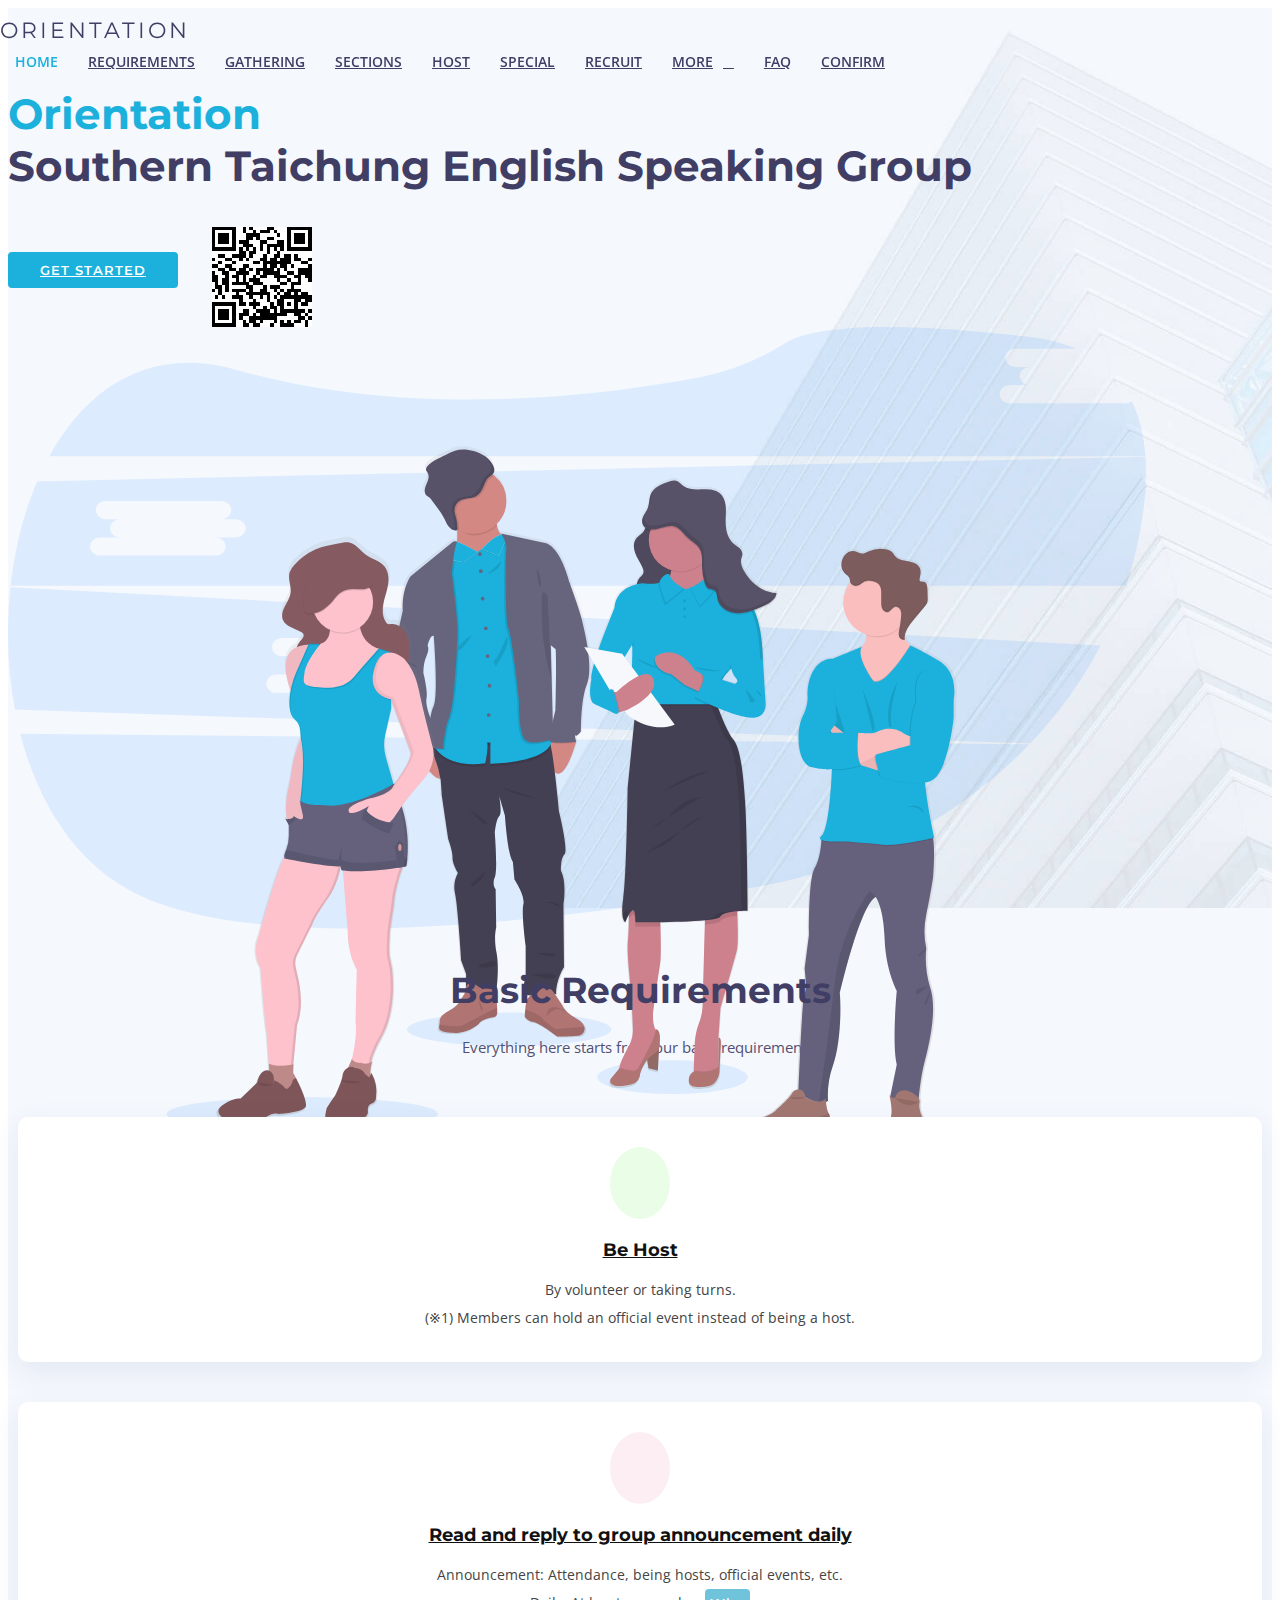
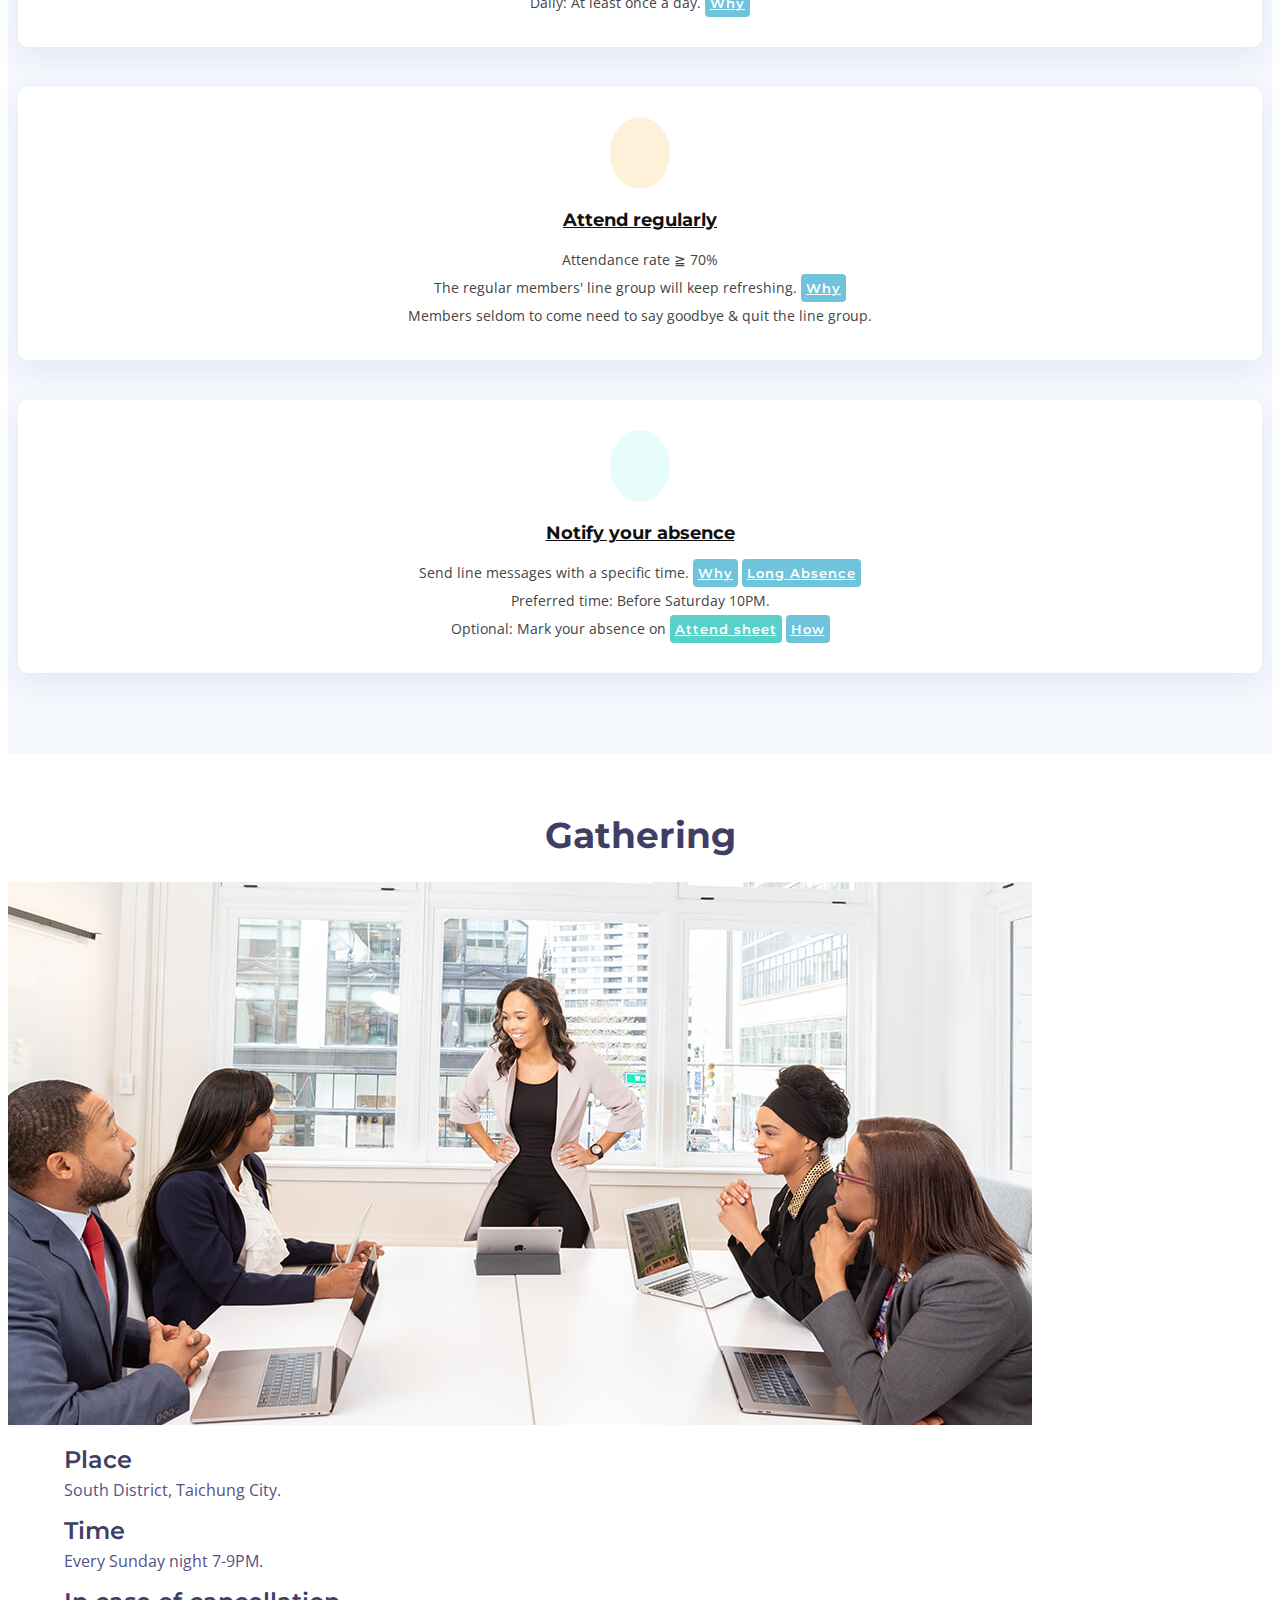
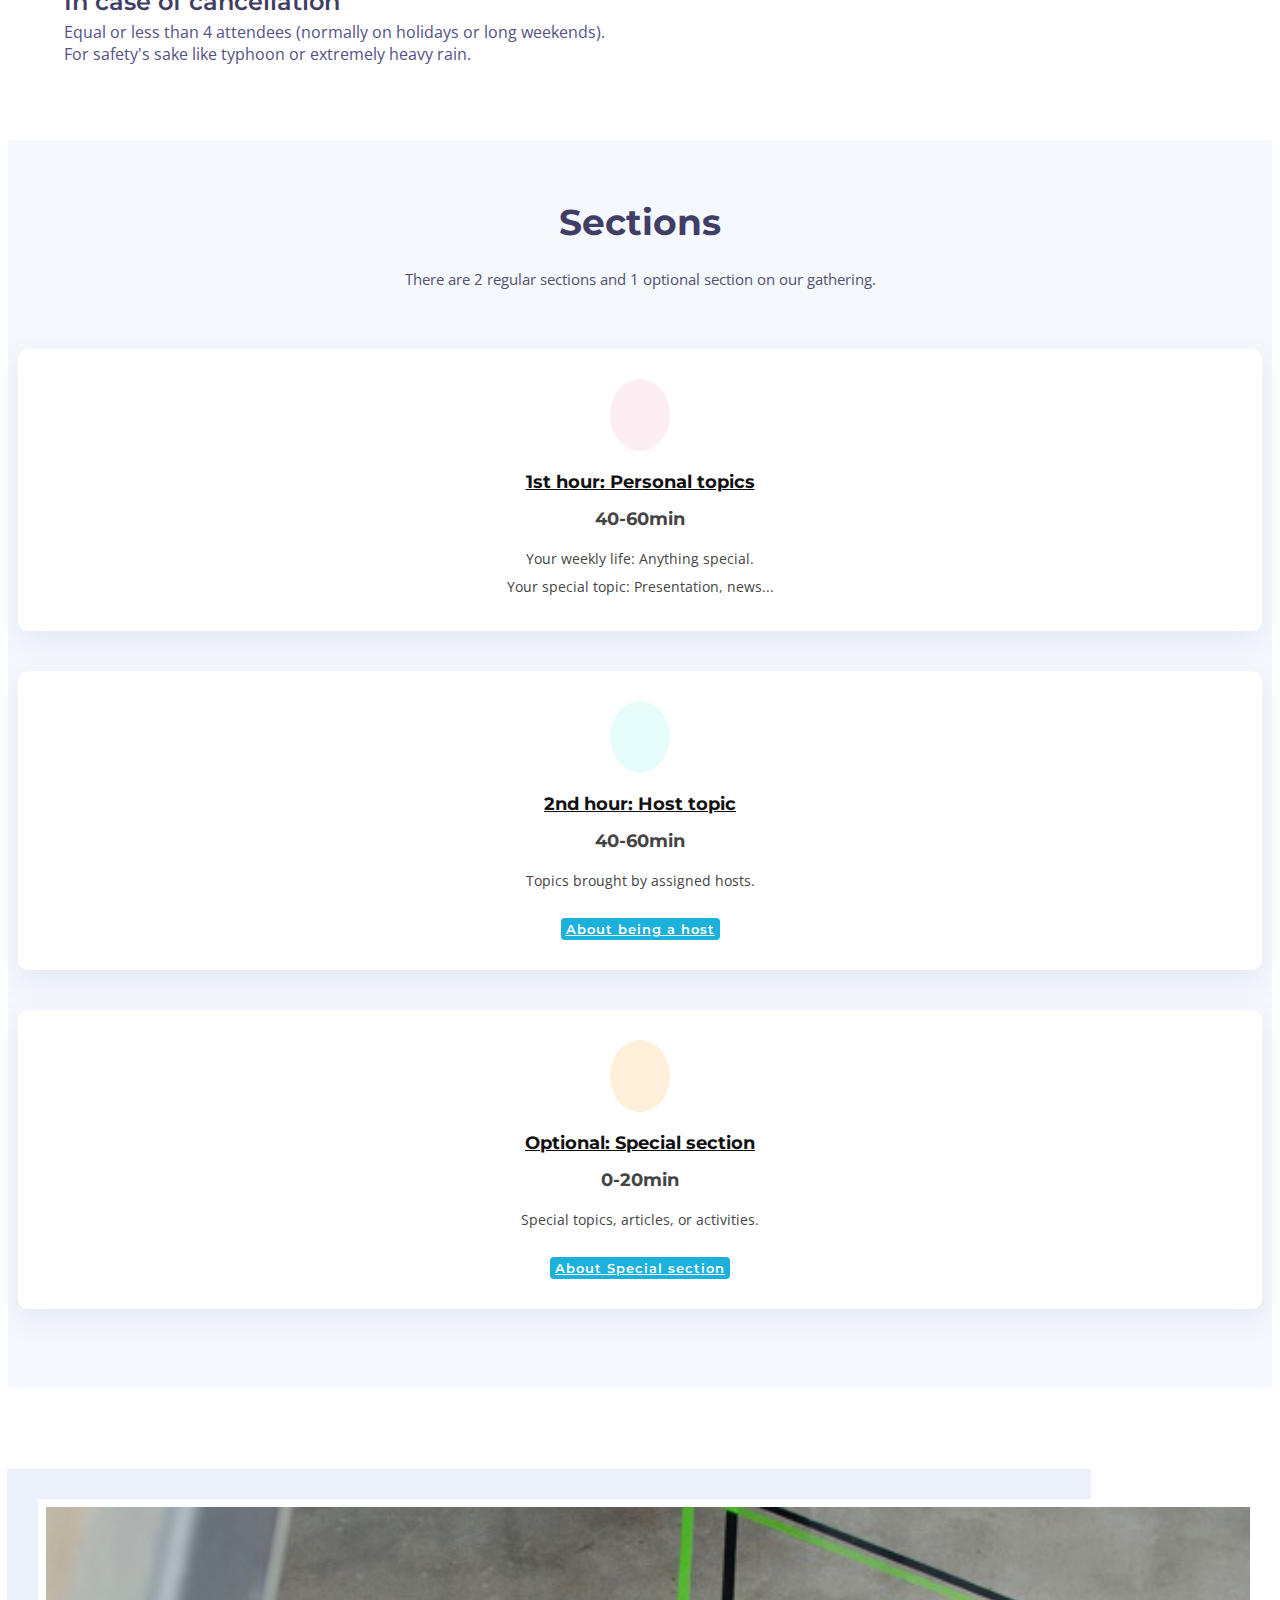
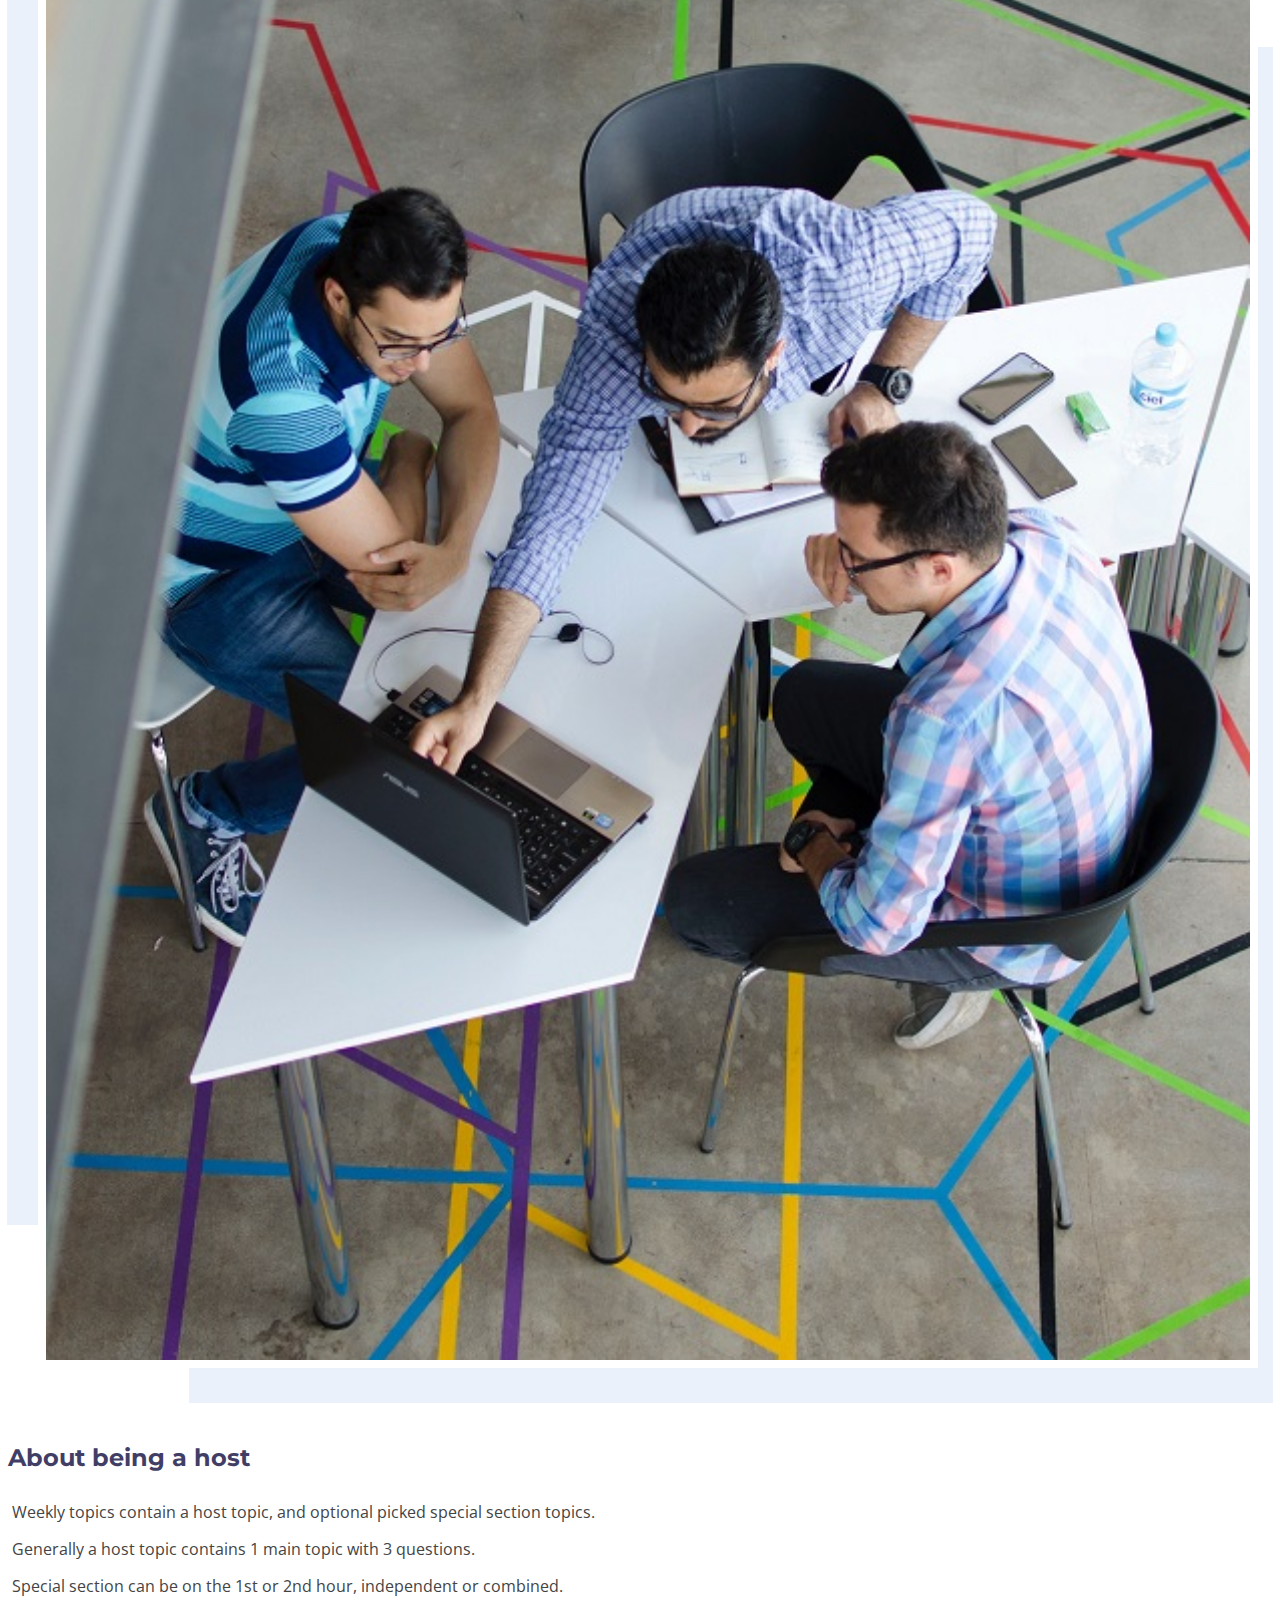
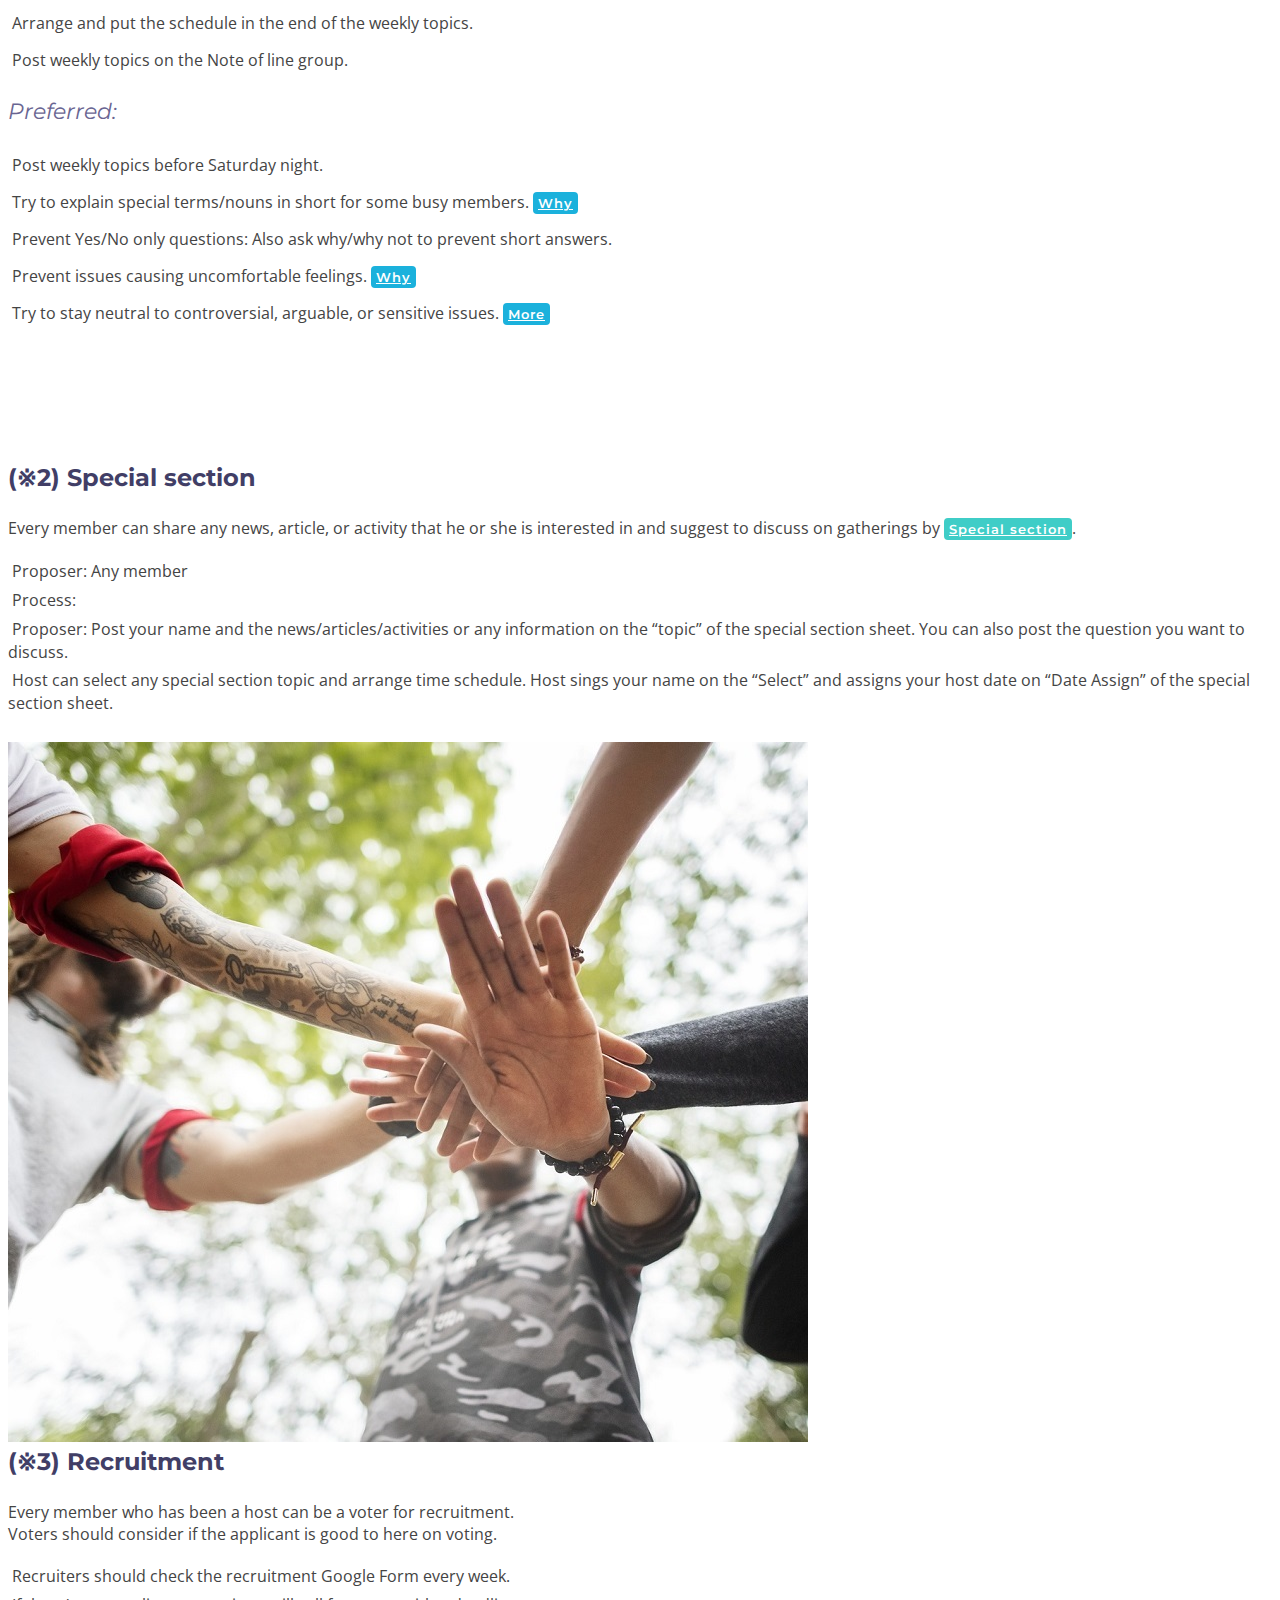
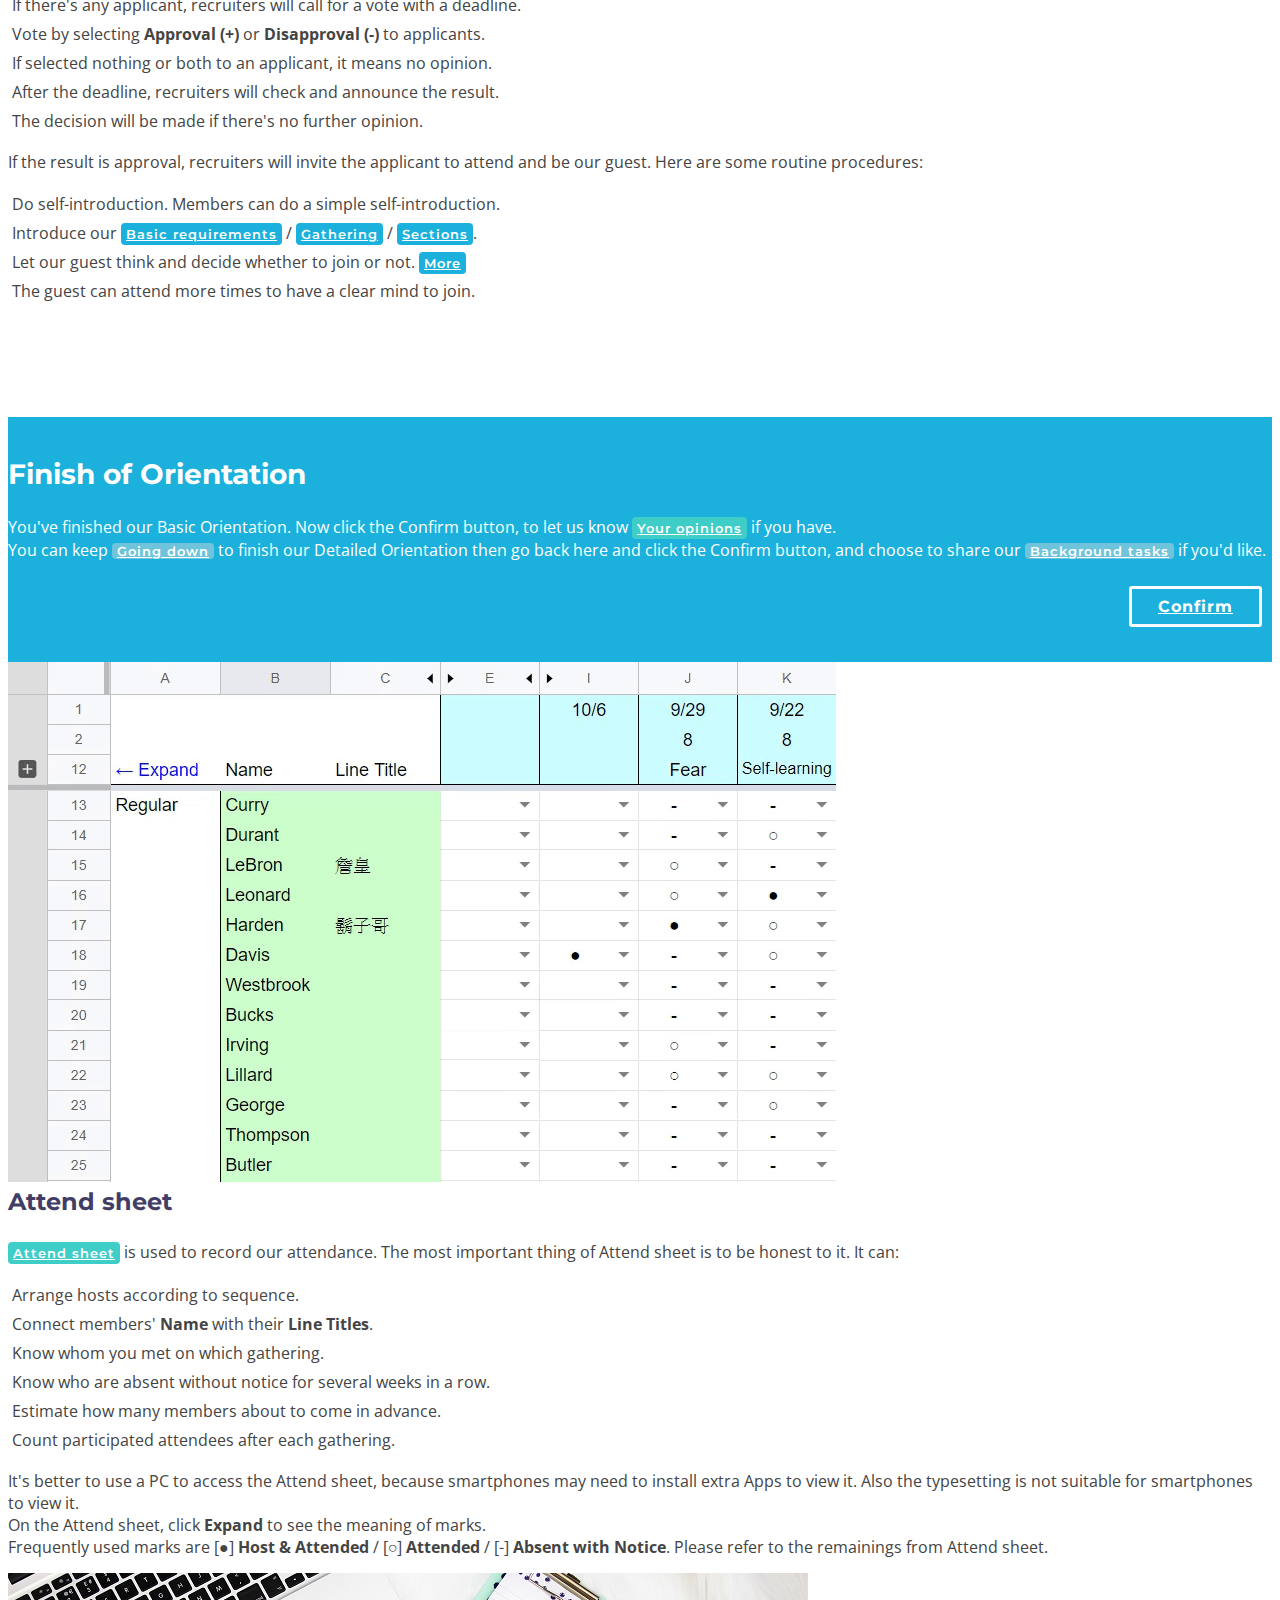
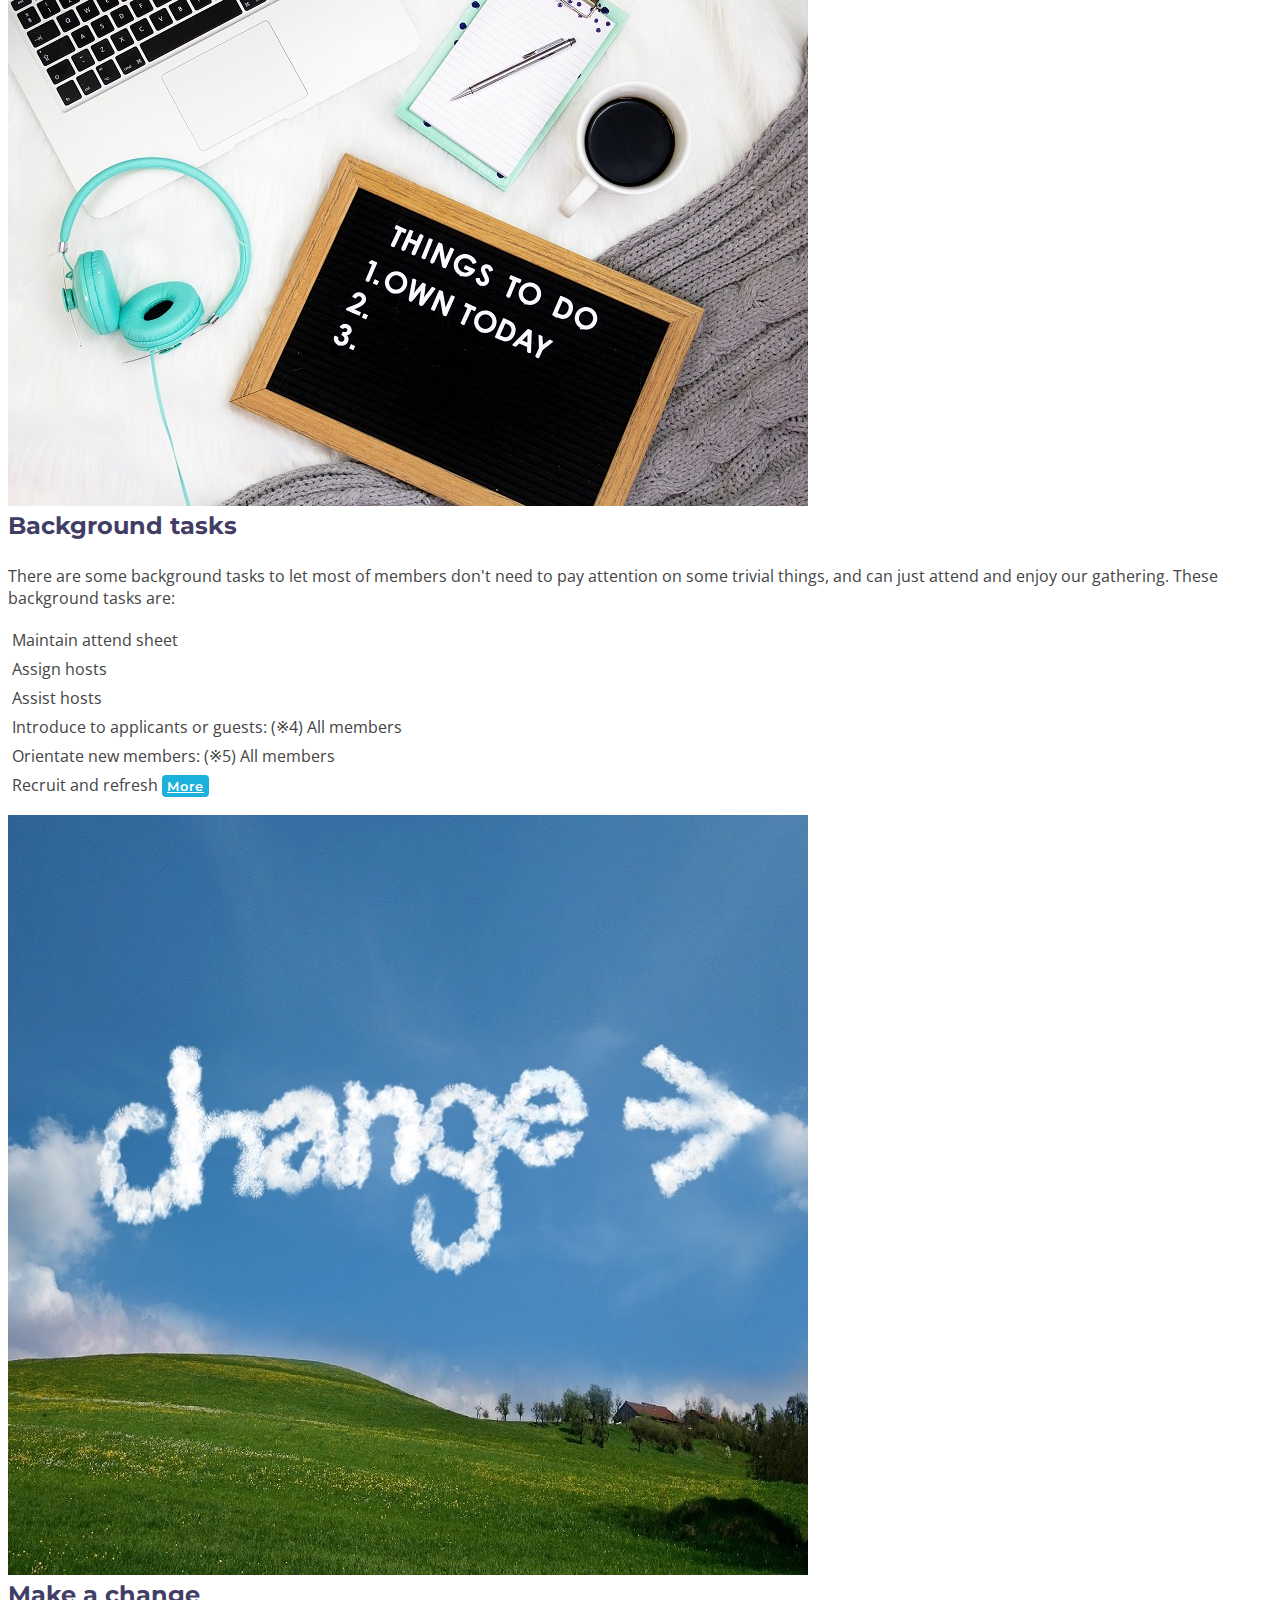
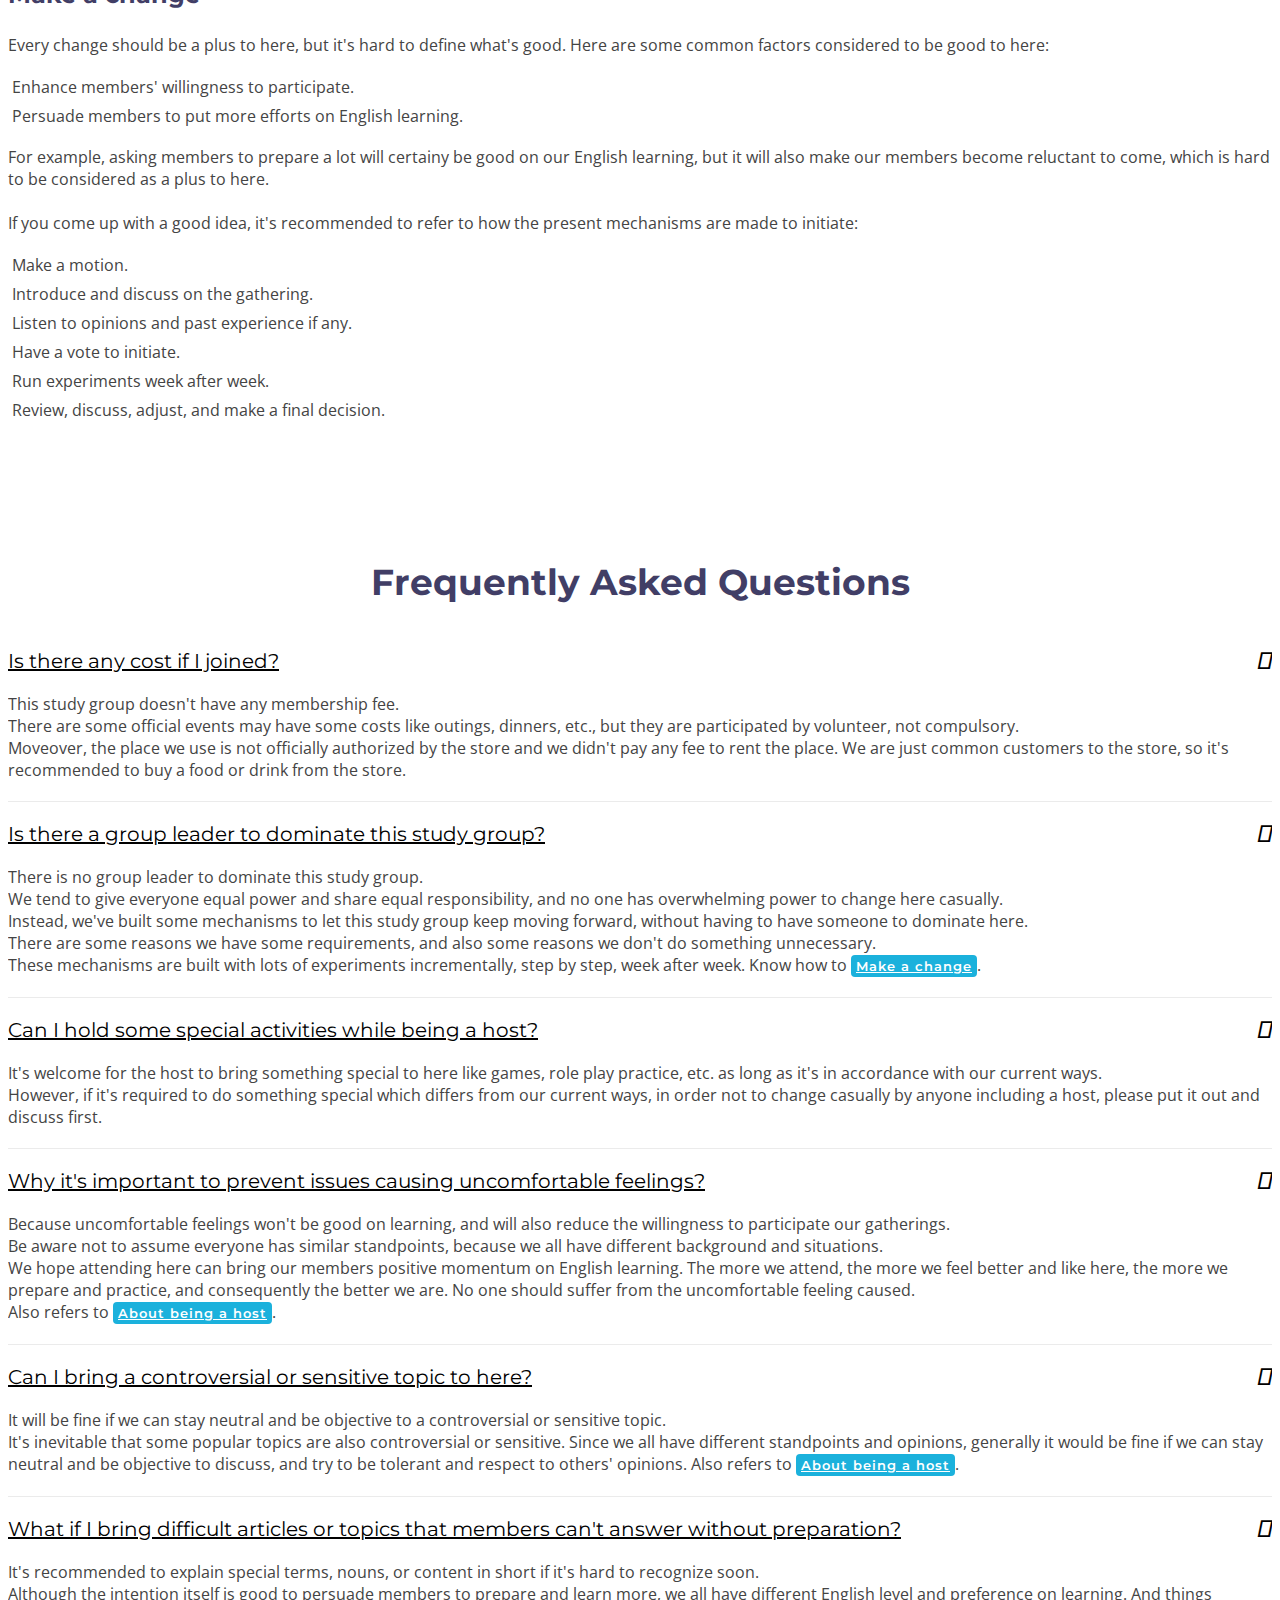
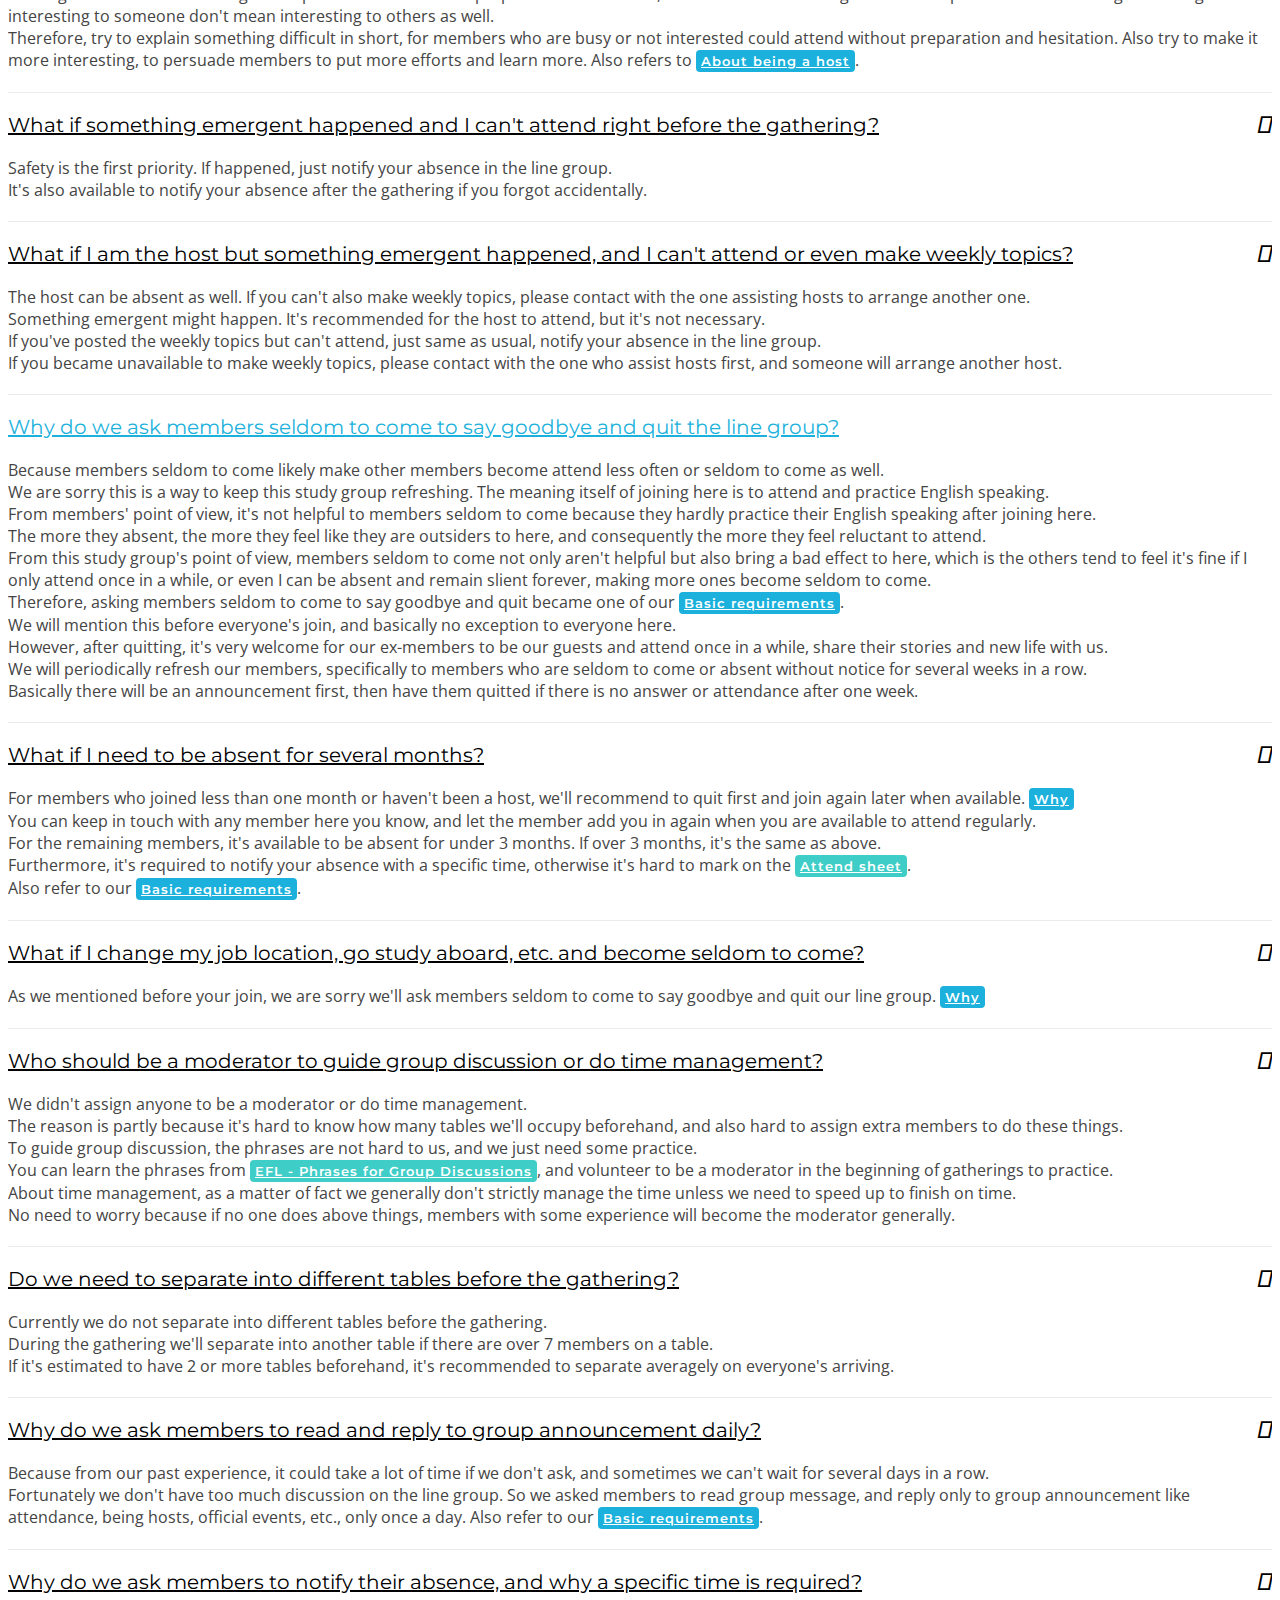
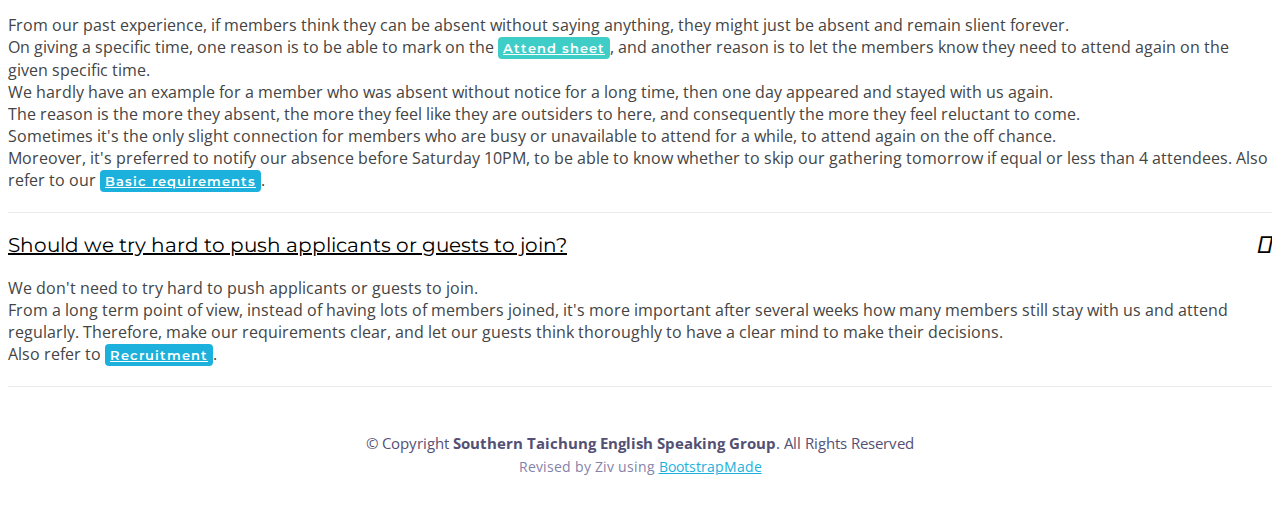
==== o/index.html @ 416d5be2 "Add files via upload" ====
<!DOCTYPE html>
<html lang="en">
<head>
  <meta charset="utf-8">
  <title>STCESG Orientation</title>
  <meta content="width=device-width, initial-scale=1.0" name="viewport">
  <meta content="" name="keywords">
  <meta content="" name="description">

  <!-- Favicons -->
  <link href="img/favicon.png" rel="icon">
  <link href="img/apple-touch-icon.png" rel="apple-touch-icon">

  <!-- Google Fonts -->
  <link href="https://fonts.googleapis.com/css?family=Open+Sans:300,300i,400,400i,500,600,700,700i|Montserrat:300,400,500,600,700" rel="stylesheet">

  <!-- Bootstrap CSS File -->
  <link href="../lib/bootstrap/css/bootstrap.min.css" rel="stylesheet">

  <!-- Libraries CSS Files -->
  <link href="../lib/font-awesome/css/font-awesome.min.css" rel="stylesheet">
  <link href="../lib/animate/animate.min.css" rel="stylesheet">
  <link href="../lib/ionicons/css/ionicons.min.css" rel="stylesheet">
  <link href="lib/owlcarousel/assets/owl.carousel.min.css" rel="stylesheet">
  <link href="lib/lightbox/css/lightbox.min.css" rel="stylesheet">

  <!-- Main Stylesheet File -->
  <link href="css/style.css" rel="stylesheet">

  <!-- =======================================================
    Theme Name: Rapid
    Theme URL: https://bootstrapmade.com/rapid-multipurpose-bootstrap-business-template/
    Author: BootstrapMade.com
    License: https://bootstrapmade.com/license/
  ======================================================= -->

</head>

<body>
  <!--==========================
  Header
  ============================-->
  <header id="header">

    <!-- <div id="topbar">
      <div class="container">
        <div class="social-links">
          <a href="#" class="twitter"><i class="fa fa-twitter"></i></a>
          <a href="#" class="facebook"><i class="fa fa-facebook"></i></a>
          <a href="#" class="linkedin"><i class="fa fa-linkedin"></i></a>
          <a href="#" class="instagram"><i class="fa fa-instagram"></i></a>
        </div>
      </div>
    </div> -->

    <div class="container">

      <div class="logo float-left">
        <!-- Uncomment below if you prefer to use an image logo -->
        <h1 class="text-light"><a href="#intro" class="scrollto"><span>Orientation</span></a></h1>
        <!-- <a href="#header" class="scrollto"><img src="img/logo.png" alt="" class="img-fluid"></a> -->
      </div>

      <nav class="main-nav float-right d-none d-lg-block">
        <ul>
          <li class="active"><a href="#intro">Home</a></li>
          <li><a href="#secReq">Requirements</a></li>
          <li><a href="#secGathering">Gathering</a></li>
          <li><a href="#secSection">Sections</a></li>
          <li><a href="#secHost">Host</a></li>
          <li><a href="#secSpecial">Special</a></li>
          <li><a href="#secRecruit">Recruit</a></li>
          <li class="drop-down"><a href="#secMore">More</a>
            <ul>
              <li><a href="#divAttend">Attend sheet</a></li>
              <li><a href="#divTasks">Background tasks</a></li>
              <li><a href="#divChange">Make a change</a></li>              
              <!-- <li class="drop-down"><a href="#">Drop Down 2</a>
                <ul>
                  <li><a href="#">Deep Drop Down 1</a></li>
                  <li><a href="#">Deep Drop Down 2</a></li>
                  <li><a href="#">Deep Drop Down 3</a></li>
                  <li><a href="#">Deep Drop Down 4</a></li>
                  <li><a href="#">Deep Drop Down 5</a></li>
                </ul>
              </li>
              
              <li><a href="#">Drop Down 4</a></li>
              <li><a href="#">Drop Down 5</a></li> -->
            </ul>
          </li>
          <li><a href="#faq">FAQ</a></li>
          <li><a href="#secAck">Confirm</a></li>          
        </ul>
      </nav><!-- .main-nav -->
      
    </div>
  </header><!-- #header -->

  <!--==========================
    Intro Section
  ============================-->
  <section id="intro" class="clearfix">
    <div class="container d-flex h-100">
      <div class="row justify-content-center align-self-center">
        <div class="col-md-6 intro-info order-md-first order-last">          
          <h2><span>Orientation</span><br>Southern Taichung English Speaking Group</h2>
          <div style="display:inline-block; vertical-align:middle; padding-right:30px;">
            <a href="#secReq" class="btn-get-started scrollto">Get Started</a>                        
          </div>          
          <div id="qrcode" style="display:inline-block; vertical-align:middle; width:100px; height:100px; margin-top:15px;"></div>
          <!-- text-align:right; -->
        </div>
  
        <div class="col-md-6 intro-img order-md-last order-first">
          <img src="img/intro-img.svg" alt="" class="img-fluid">
        </div>
      </div>

    </div>
  </section><!-- #intro -->

  <main id="main">


    <!--==========================
      Basic requirements Section
    ============================-->
    <section id="secReq" class="section-bg">
      <div class="container">

        <header class="section-header">
          <h3>Basic Requirements</h3>
          <p>Everything here starts from our basic requirements.</p>
        </header>

        <div class="row">

          <div id="secReqHost" class="col-md-6 col-lg-6 wow bounceInUp" data-wow-duration="1.4s">
            <div class="box">
              <div class="icon" style="background: #eafde7;"><i class="ion-android-contact" style="color:#41cf2e;"></i></div>
              <h4 class="title"><a href="">Be Host</a></h4>
              <p class="description">By volunteer or taking turns.</p>
              <p class="description">(※1) Members can hold an official event instead of being a host.</p>
            </div>
          </div>

          <div id="secReqReply" class="col-md-6 col-lg-6 wow bounceInUp" data-wow-delay="0.1s" data-wow-duration="1.4s">
            <div class="box">
              
              <div class="icon" style="background: #fceef3;"><i class="ion-android-notifications" style="color: #ff689b;"></i></div>
              <h4 class="title"><a href="">Read and reply to group announcement daily</a></h4>
              <p class="description">Announcement: Attendance, being hosts, official events, etc.</p>
              <p class="description">Daily: At least once a day. <a onclick="if (!$('#faqReplyDaily').hasClass('collapse show')) {$('#faqReplyDailyTitle').click()}" href="#faqReplyDailyTitle" class="div-btn-link-inner scrollto">Why</a></p>
            </div>
          </div>          

          <div id="secReqAttend" class="col-md-6 col-lg-6 wow bounceInUp" data-wow-delay="0.1s" data-wow-duration="1.4s">
            <div class="box">
              <div class="icon" style="background: #fff0da;"><i class="ion-man" style="color: #e98e06;"></i></div>
              <h4 class="title"><a href="">Attend regularly</a></h4>
              <p class="description">Attendance rate ≧ 70%</p>
              <!-- <p class="description">The regular members' line group will keep refreshing.</p> -->
              <p class="description">The regular members' line group will keep refreshing. <a onclick="if (!$('#faqAbsentQuit').hasClass('collapse show')) {$('#faqAbsentQuitTitle').click()}" href="#faqAbsentQuitTitle" class="div-btn-link-inner scrollto">Why</a></p>
              <p class="description">Members seldom to come need to say goodbye & quit the line group.</p>
            </div>
          </div>

          <div id="secReqAbsence" class="col-md-6 col-lg-6 wow bounceInUp" data-wow-duration="1.4s">
            <div class="box">
              <div class="icon" style="background: #e6fdfc;"><i class="ion-android-textsms" style="color: #3fcdc7;"></i></div>              
              <h4 class="title"><a href="">Notify your absence</a></h4>
              <p class="description">Send line messages with a specific time. <a onclick="if (!$('#faqNotifyAbsence').hasClass('collapse show')) {$('#faqNotifyAbsenceTitle').click()}" href="#faqNotifyAbsenceTitle" class="div-btn-link-inner scrollto">Why</a> <a onclick="if (!$('#faqAbsentLong').hasClass('collapse show')) {$('#faqAbsentLongTitle').click()}" href="#faqAbsentLongTitle" class="div-btn-link-inner scrollto">Long Absence</a></p>
              <p class="description">Preferred time: Before Saturday 10PM.</p>
              <p class="description">Optional: Mark your absence on <a href="https://docs.google.com/spreadsheets/d/1Sn06lQVh1ewfK3UwRmFYdu2llEnk9MUJ29J8izzsYbg/edit#gid=211710257" target="_blank" class="div-btn-link-outer scrollto">Attend sheet</a> <a href="#divAttend" class="div-btn-link-inner scrollto">How</a></p>
            </div>
          </div>

        </div>

      </div>
    </section>

    <!--==========================
      Why Us Section
    ============================-->
    <section id="secGathering" class="wow fadeIn">
      <div class="container-fluid">
        
        <header class="section-header">
          <h3>Gathering</h3>
          <!-- <p>Laudem latine persequeris id sed, ex fabulas delectus quo. No vel partiendo abhorreant vituperatoribus.</p> -->
        </header>

        <div class="row">

          <div class="col-lg-6">
            <div class="secGathering-img">
              <img src="img/why-us.jpg" alt="" class="img-fluid">
            </div>
          </div>

          <div class="col-lg-6">
            <div class="secGathering-content">
              <p></p>
              <div class="features wow bounceInUp clearfix">
                <i class="fa fa-object-group" style="color: #ffb774;"></i>
                <h4>Place</h4>
                <p>South District, Taichung City.</p>
              </div>              

              <div class="features wow bounceInUp clearfix">
                <i class="fa fa-clock-o" style="color: #3FCDC7;"></i>
                <h4>Time</h4>
                <p>Every Sunday night 7-9PM.</p>
              </div>
              
              <div class="features wow bounceInUp clearfix">
                <i class="fa fa-calendar-times-o" style="color: #589af1;"></i>
                <h4>In case of cancellation</h4>
                <p>Equal or less than 4 attendees (normally on holidays or long weekends).<br>For safety's sake like typhoon or extremely heavy rain.</p>
                <!-- <p>Safety reasons like typhoon or extremely heavy rain.</p> -->
              </div>
              
            </div>

          </div>

        </div>

      </div>

      <!-- <div class="container">
        <div class="row counters">

          <div class="col-lg-3 col-6 text-center">
            <span data-toggle="counter-up">274</span>
            <p>Clients</p>
          </div>

          <div class="col-lg-3 col-6 text-center">
            <span data-toggle="counter-up">421</span>
            <p>Projects</p>
          </div>

          <div class="col-lg-3 col-6 text-center">
            <span data-toggle="counter-up">1,364</span>
            <p>Hours Of Support</p>
          </div>

          <div class="col-lg-3 col-6 text-center">
            <span data-toggle="counter-up">18</span>
            <p>Hard Workers</p>
          </div>
  
        </div>

      </div> -->
    </section>

    <!--==========================
      Sections Section
    ============================-->
    <section id="secSection" class="section-bg">
      <div class="container">

        <header class="section-header">
          <h3>Sections</h3>
          <p>There are 2 regular sections and 1 optional section on our gathering.</p>
        </header>

        <div class="row">

          <div class="col-md-6 col-lg-4 wow bounceInUp" data-wow-duration="1.4s">
            <div class="box">
              <div class="icon" style="background: #fceef3;"><i class="ion-ios-chatboxes-outline" style="color: #ff689b;"></i></div>
              <h4 class="title"><a href="">1st hour: Personal topics</a></h4>
              <h3 class="title"></a>40-60min</a></h3>
              <p class="description">Your weekly life: Anything special.</p>
              <p class="description">Your special topic: Presentation, news...</p>
            </div>
          </div>

          <div class="col-md-6 col-lg-4 wow bounceInUp" data-wow-delay="0.1s" data-wow-duration="1.4s">
            <div class="box">
              <div class="icon" style="background: #e6fdfc;"><i class="ion-ios-list-outline" style="color: #3fcdc7;"></i></div>
              <h4 class="title"><a href="">2nd hour: Host topic</a></h4>
              <h3 class="title"></a>40-60min</a></h3>
              <p class="description">Topics brought by assigned hosts.</p>
              <br>
              <div>
                <a href="#secHost" class="btn-link-inner scrollto">About being a host</a>
              </div>              
            </div>
          </div>

          <div class="col-md-6 col-lg-4 wow bounceInUp" data-wow-duration="1.4s">
            <div class="box">
              <div class="icon" style="background: #fff0da;"><i class="ion-ios-lightbulb-outline" style="color: #e98e06;"></i></div>
              <h4 class="title"><a href="">Optional: Special section</a></h4>
              <h3 class="title"></a>0-20min</a></h3>
              <p class="description">Special topics, articles, or activities.</p>
              <br>
              <div>
                <a href="#secSpecial" class="btn-link-inner scrollto">About Special section</a>
              </div>              
            </div>
          </div>
        </div>

      </div>
    </section>

    <!--==========================
      About Us Section
    ============================-->
    <section id="secHost">

      <div class="container">
        <div class="row">

          <div class="col-lg-5 col-md-6">
            <div class="secHost-img">
              <img src="img/host.jpg" alt="">
            </div>
          </div>

          <div class="col-lg-7 col-md-6">
            <div class="secHost-content">
              <h2>About being a host</h2>
              <!-- <h3>Odio sed id eos et laboriosam consequatur eos earum soluta.</h3> -->
              <!-- <p>Lorem ipsum dolor sit amet, consectetur adipiscing elit, sed do eiusmod tempor incididunt ut labore et dolore magna aliqua.</p> -->
              <ul class="fa-ul">                                              
                <li><span class="fa-li"><i class="fa fa-angle-right"></i></span> Weekly topics contain a host topic, and optional picked special section topics.</li>
                <li><span class="fa-li"><i class="fa fa-angle-right"></i></span> Generally a host topic contains 1 main topic with 3 questions.</li>
                <li><span class="fa-li"><i class="fa fa-angle-right"></i></span> Special section can be on the 1st or 2nd hour, independent or combined.</li>
                <li><span class="fa-li"><i class="fa fa-angle-right"></i></span> Arrange and put the schedule in the end of the weekly topics.</li>                
                <li><span class="fa-li"><i class="fa fa-angle-right"></i></span> Post weekly topics on the Note of line group.</li>
              </ul>
              <h3>Preferred:</h3>
              <ul class="fa-ul">
                <li><span class="fa-li"><i class="fa fa-caret-right"></i></span> Post weekly topics before Saturday night.</li>
                <li><span class="fa-li"><i class="fa fa-caret-right"></i></span> Try to explain special terms/nouns in short for some busy members. <a  onclick="if (!$('#faqHostArticle').hasClass('collapse show')) {$('#faqHostArticleTitle').click()}" href="#faqHostArticleTitle" class="btn-link-inner scrollto">Why</a></li>
                <li><span class="fa-li"><i class="fa fa-caret-right"></i></span> Prevent Yes/No only questions: Also ask why/why not to prevent short answers.</li>
                <li><span class="fa-li"><i class="fa fa-caret-right"></i></span> Prevent issues causing uncomfortable feelings. <a onclick="if (!$('#faqHostFeeling').hasClass('collapse show')) {$('#faqHostFeelingTitle').click()}" href="#faqHostFeelingTitle" class="btn-link-inner scrollto">Why</a></li>
                <li><span class="fa-li"><i class="fa fa-caret-right"></i></span> Try to stay neutral to controversial, arguable, or sensitive issues. <a onclick="if (!$('#faqHostTopic').hasClass('collapse show')) {$('#faqHostTopicTitle').click()}" href="#faqHostTopicTitle" class="btn-link-inner scrollto">More</a></li>
              </ul>              
            </div>
          </div>
        </div>
      </div>

    </section>
    
    <!--==========================
      Features Section
    ============================-->
    <section id="secSpecial">
      <div class="container">
        <div id="divSpecial" class="row feature-item">
        <!-- <div class="row feature-item mt-5 pt-5"> -->
          <!-- <div class="col-lg-6 wow fadeInUp pt-5 pt-lg-0"> -->
          <div class="col-lg-6 wow fadeInUp order-1 order-lg-2">
            <!-- <img src="img/features-1.svg" class="img-fluid" alt=""> -->
            <img src="img/special.jpg" class="img-fluid" alt="">
          </div>

          <div class="col-lg-6 wow fadeInUp pt-4 pt-lg-0 order-2 order-lg-1">
            <h2>(※2) Special section</h2>
            <p> Every member can share any news, article, or activity that he or she is interested in and suggest to discuss on gatherings by <a href="https://docs.google.com/spreadsheets/d/1Sn06lQVh1ewfK3UwRmFYdu2llEnk9MUJ29J8izzsYbg/edit#gid=1355518207" target="_blank" class="btn-link-outer scrollto">Special section</a>.<br>                
            </p>
            <!-- <ul> 
              <li><i class="ion-android-checkmark-circle"></i>Proposer: any member</li>
              <li><i class="ion-android-checkmark-circle"></i>Process:</li>
            </ul>               -->
            <ul class="fa-ul">                
              <li><span class="fa-li"><i class="fa fa-angle-right"></i></span> Proposer: Any member</li>
              <li><span class="fa-li"><i class="fa fa-angle-right"></i></span> Process:</li>
              <ul class="fa-ul">
                <li><span class="fa-li"><i class="fa fa-angle-double-right"></i></span> Proposer: Post your name and the news/articles/activities or any information on the “topic” of the special section sheet. You can also post the question you want to discuss.</li>
                <li><span class="fa-li"><i class="fa fa-angle-double-right"></i></span> Host can select any special section topic and arrange time schedule. Host sings your name on the “Select” and assigns your host date on “Date Assign” of the special section sheet.</li>
              </ul>
            </ul>
            <!-- <p>
             Delectus alias ut incidunt delectus nam placeat in consequatur. Sed cupiditate quia ea quis. Voluptas nemo qui aut distinctio. Cumque fugit earum est quam officiis numquam. Ducimus corporis autem at blanditiis beatae incidunt sunt. 
            </p>
            <p>
              Voluptas saepe natus quidem blanditiis. Non sunt impedit voluptas mollitia beatae. Qui esse molestias. Laudantium libero nisi vitae debitis. Dolorem cupiditate est perferendis iusto.
            </p>
            <p>
              Eum quia in. Magni quas ipsum a. Quis ex voluptatem inventore sint quia modi. Numquam est aut fuga mollitia exercitationem nam accusantium provident quia.
            </p> -->
          </div>
          
        </div>          
      </div>
    </section>


    <!--==========================
      Recruit Section
    ============================-->

    <section id="secRecruit">
      <div class="container">
        <!-- <div class="row feature-item"> -->
        <div  id="divRecruit" class="row feature-item mt-5 pt-5">
          <!-- <div class="col-lg-6 wow fadeInUp pt-5 pt-lg-0"> -->
          <div class="col-lg-6 wow fadeInUp">
            <!-- <img src="img/features-1.svg" class="img-fluid" alt=""> -->
            <img src="img/recruit.jpg" class="img-fluid" alt="">
          </div>

          <div class="col-lg-6 wow fadeInUp pt-5 pt-lg-0">
            <h2>(※3) Recruitment</h2>
            <p>
              Every member who has been a host can be a voter for recruitment.<br>
              Voters should consider if the applicant is good to here on voting.
            </p>
            <p>
              <ul class="fa-ul">                
                <li><span class="fa-li"><i class="fa fa-angle-right"></i></span> Recruiters should check the recruitment Google Form every week.</li>
                <li><span class="fa-li"><i class="fa fa-angle-right"></i></span> If there's any applicant, recruiters will call for a vote with a deadline.</li>
                <!-- <li><span class="fa-li"><i class="fa fa-angle-right"></i></span> Vote with marks: [○] <b>Approval</b> / [x] <b>Disapproval</b> / [-] <b>No opinion</b>.</li> -->
                <!-- <li><span class="fa-li"><i class="fa fa-angle-right"></i></span> The decision will be calculated automatically if ≧ 3 voters voted.</li> -->
                <!-- <li><span class="fa-li"><i class="fa fa-angle-right"></i></span> After the deadline, the decision will be made if no further opinion.</li> -->
                <li><span class="fa-li"><i class="fa fa-angle-right"></i></span> Vote by selecting <b>Approval (+) </b> or <b>Disapproval (-) </b> to applicants.</li>
                <li><span class="fa-li"><i class="fa fa-angle-right"></i></span> If selected nothing or both to an applicant, it means no opinion.</li>
                <li><span class="fa-li"><i class="fa fa-angle-right"></i></span> After the deadline, recruiters will check and announce the result.</li>                    
                <!-- <li><span class="fa-li"><i class="fa fa-angle-right"></i></span> If no further opinion, applicant whose [+] > [-] will be invited.</li> -->
                <li><span class="fa-li"><i class="fa fa-angle-right"></i></span> The decision will be made if there's no further opinion.</li>
              </ul>
            </p> 
            <p>
              If the result is approval, recruiters will invite the applicant to attend and be our guest. Here are some routine procedures:
            </p>
            <p>
              <ul class="fa-ul">                
                <li><span class="fa-li"><i class="fa fa-caret-right"></i></span> Do self-introduction. Members can do a simple self-introduction.</li>
                <li><span class="fa-li"><i class="fa fa-caret-right"></i></span> Introduce our <a href="#secReq" class="btn-link-inner scrollto">Basic requirements</a> / <a href="#secGathering" class="btn-link-inner scrollto">Gathering</a> / <a href="#secSection" class="btn-link-inner scrollto">Sections</a>.</li>
                <li><span class="fa-li"><i class="fa fa-caret-right"></i></span> Let our guest think and decide whether to join or not. <a onclick="if (!$('#faqRecruitPush').hasClass('collapse show')) {$('#faqRecruitPushTitle').click()}" href="#faqRecruitPushTitle" class="btn-link-inner scrollto">More</a></li>
                <li><span class="fa-li"><i class="fa fa-caret-right"></i></span> The guest can attend more times to have a clear mind to join.</li>
              </ul>
            </p> 
            <!-- <p>
              From a long term point of view, instead of having lots of members joined, it's more important after several weeks how many members still stay with us and attend regularly. Therefore we don't need to persuade or push guests to join. Instead, make our requirements clear, and let guests think thoroughly and decide by themselves.
            </p>               -->
          </div>            
        </div>      
      </div>
    </section>


    <!--==========================
      Realization Section
    ============================-->
    <section id="secAck" class="wow fadeInUp">
      <div class="container">
        <div class="row">
          <div class="col-lg-9 text-center text-lg-left">
            <h3 class="cta-title">Finish of Orientation</h3>
            <p class="cta-text"> 
              You've finished our Basic Orientation. Now click the Confirm button, to let us know <a href="https://docs.google.com/spreadsheets/d/1nC1CXjtlOJ7WzDzJLufgSFKmFQcMm2sNO_5mKME2O_c/edit?usp=sharing" target="_blank" class="btn-link-outer scrollto">Your opinions</a> if you have.<br>
              You can keep <a href="#secMore" class="div-btn-link-inner scrollto">Going down</a> to finish our Detailed Orientation then go back here and click the Confirm button, and choose to share our <a href="#divTasks" class="div-btn-link-inner scrollto">Background tasks</a> if you'd like.              
          </div>
          <div class="col-lg-3 cta-btn-container text-center">
            <a class="cta-btn align-middle" target="_blank" href="https://docs.google.com/forms/d/e/1FAIpQLSc3fEaoZvszWSU7VrqcfIK7zXPOn0kdSIbRTdKCUlKDC7aHJA/viewform?usp=pp_url">Confirm</a>
          </div>
        </div>

      </div>
    </section>


    <!--==========================
      More Section
    ============================-->

    <section id="secMore">
        <div class="container">

          <!-- <div class="row feature-item"> -->
          <div id="divAttend" class="row feature-item mt-5 pt-5">
            <div class="col-lg-6 wow fadeInUp">
              <!-- <img src="img/features-2.svg" class="img-fluid" alt=""> -->
              <img src="img/Attend.gif" class="img-fluid" alt="">
            </div>
            <div class="col-lg-6 wow fadeInUp pt-5 pt-lg-0">
              <h2>Attend sheet</h2>
              <p>
                <a href="https://docs.google.com/spreadsheets/d/1Sn06lQVh1ewfK3UwRmFYdu2llEnk9MUJ29J8izzsYbg/edit#gid=211710257" target="_blank" class="btn-link-outer scrollto">Attend sheet</a> is used to record our attendance.                
                The most important thing of Attend sheet is to be honest to it. It can:
              </p>
              <p>
                <ul class="fa-ul">                
                  <!-- <li><i class="ion-android-checkmark-circle"></i> Arrange hosts according to sequence.</li> -->
                  <li><span class="fa-li"><i class="fa fa-angle-right"></i></span> Arrange hosts according to sequence.</li>
                  <li><span class="fa-li"><i class="fa fa-angle-right"></i></span> Connect members' <b>Name</b> with their <b>Line Titles</b>.</li>
                  <li><span class="fa-li"><i class="fa fa-angle-right"></i></span> Know whom you met on which gathering.</li>                  
                  <li><span class="fa-li"><i class="fa fa-angle-right"></i></span> Know who are absent without notice for several weeks in a row.</li>
                  <li><span class="fa-li"><i class="fa fa-angle-right"></i></span> Estimate how many members about to come in advance.</li>
                  <li><span class="fa-li"><i class="fa fa-angle-right"></i></span> Count participated attendees after each gathering.</li>        
                </ul>
              </p>
              <p>
                It's better to use a PC to access the Attend sheet, because smartphones may need to install extra Apps to view it. Also the typesetting is not suitable for smartphones to view it.<br>
                On the Attend sheet, click <b>Expand</b> to see the meaning of marks.<br>
                Frequently used marks are [●] <b>Host & Attended</b> / [○] <b>Attended</b> / [-] <b>Absent with Notice</b>.
                Please refer to the remainings from Attend sheet.
              </p>              
            </div>
          </div>

          <!-- <div class="row feature-item"> -->
          <div  id="divTasks" class="row feature-item mt-5 pt-5">
            <!-- <div class="col-lg-6 wow fadeInUp pt-5 pt-lg-0"> -->
            <div class="col-lg-6 wow fadeInUp order-1 order-lg-2">
              <!-- <img src="img/features-1.svg" class="img-fluid" alt=""> -->
              <img src="img/task.jpg" class="img-fluid" alt="">
            </div>
              
            <div class="col-lg-6 wow fadeInUp pt-4 pt-lg-0 order-2 order-lg-1">
              <h2>Background tasks</h2>
              <p>
                There are some background tasks to let most of members don't need to pay attention on some trivial things, and can just attend and enjoy our gathering. These background tasks are:
              </p>
              <p>
                <ul class="fa-ul">                
                  <li><span class="fa-li"><i class="fa fa-angle-right"></i></span> Maintain attend sheet</li>
                  <li><span class="fa-li"><i class="fa fa-angle-right"></i></span> Assign hosts</li>
                  <li><span class="fa-li"><i class="fa fa-angle-right"></i></span> Assist hosts</li>
                  <li><span class="fa-li"><i class="fa fa-angle-right"></i></span> Introduce to applicants or guests: (※4) All members</li>
                  <li><span class="fa-li"><i class="fa fa-angle-right"></i></span> Orientate new members: (※5) All members</li>                  
                  <li><span class="fa-li"><i class="fa fa-angle-right"></i></span> Recruit and refresh <a onclick="if (!$('#faqAbsentQuit').hasClass('collapse show')) {$('#faqAbsentQuitTitle').click()}" href="#faqAbsentQuitTitle" class="btn-link-inner scrollto">More</a></li>         
                </ul>
              </p>
            </div>            
          </div>      

          <!-- <div class="row feature-item"> -->
          <div id="divChange" class="row feature-item mt-5 pt-5">
            <div class="col-lg-6 wow fadeInUp">
              <!-- <img src="img/features-2.svg" class="img-fluid" alt=""> -->                
              <img src="img/change.jpg" class="img-fluid" alt="">
            </div>
            <div class="col-lg-6 wow fadeInUp pt-5 pt-lg-0">
              <h2>Make a change</h2>
              <p>
                Every change should be a plus to here, but it's hard to define what's good.
                Here are some common factors considered to be good to here:
              </p>
              <p>
                <ul class="fa-ul">                
                  <li><span class="fa-li"><i class="fa fa-angle-right"></i></span> Enhance members' willingness to participate.</li>
                  <li><span class="fa-li"><i class="fa fa-angle-right"></i></span> Persuade members to put more efforts on English learning.</li>
                </ul>
              </p>
              <p>
                For example, asking members to prepare a lot will certainy be good on our English learning, but it will also make our members become reluctant to come, which is hard to be considered as a plus to here.<br><br>
                If you come up with a good idea, it's recommended to refer to how the present mechanisms are made to initiate:
              </p>
              <p>
                <ul class="fa-ul">                
                  <li><span class="fa-li"><i class="fa fa-caret-right"></i></span> Make a motion.</li>
                  <li><span class="fa-li"><i class="fa fa-caret-right"></i></span> Introduce and discuss on the gathering.</li>
                  <li><span class="fa-li"><i class="fa fa-caret-right"></i></span> Listen to opinions and past experience if any.</li>
                  <li><span class="fa-li"><i class="fa fa-caret-right"></i></span> Have a vote to initiate.</li>
                  <li><span class="fa-li"><i class="fa fa-caret-right"></i></span> Run experiments week after week.</li>
                  <li><span class="fa-li"><i class="fa fa-caret-right"></i></span> Review, discuss, adjust, and make a final decision.</li>
                </ul>
              </p>
            </div>
          </div>

        </div>
      </section>

    <!--==========================
      Portfolio Section
    ============================-->
    <!-- <section id="portfolio" class="section-bg">
      <div class="container">

        <header class="section-header">
          <h3 class="section-title">Our Portfolio</h3>
        </header>

        <div class="row">
          <div class="col-lg-12">
            <ul id="portfolio-flters">
              <li data-filter="*" class="filter-active">All</li>
              <li data-filter=".filter-app">App</li>
              <li data-filter=".filter-card">Card</li>
              <li data-filter=".filter-web">Web</li>
            </ul>
          </div>
        </div>

        <div class="row portfolio-container">

          <div class="col-lg-4 col-md-6 portfolio-item filter-app">
            <div class="portfolio-wrap">
              <img src="img/portfolio/app1.jpg" class="img-fluid" alt="">
              <div class="portfolio-info">
                <h4><a href="#">App 1</a></h4>
                <p>App</p>
                <div>
                  <a href="img/portfolio/app1.jpg" data-lightbox="portfolio" data-title="App 1" class="link-preview" title="Preview"><i class="ion ion-eye"></i></a>
                  <a href="#" class="link-details" title="More Details"><i class="ion ion-android-open"></i></a>
                </div>
              </div>
            </div>
          </div>

          <div class="col-lg-4 col-md-6 portfolio-item filter-web" data-wow-delay="0.1s">
            <div class="portfolio-wrap">
              <img src="img/portfolio/web3.jpg" class="img-fluid" alt="">
              <div class="portfolio-info">
                <h4><a href="#">Web 3</a></h4>
                <p>Web</p>
                <div>
                  <a href="img/portfolio/web3.jpg" class="link-preview" data-lightbox="portfolio" data-title="Web 3" title="Preview"><i class="ion ion-eye"></i></a>
                  <a href="#" class="link-details" title="More Details"><i class="ion ion-android-open"></i></a>
                </div>
              </div>
            </div>
          </div>

          <div class="col-lg-4 col-md-6 portfolio-item filter-app" data-wow-delay="0.2s">
            <div class="portfolio-wrap">
              <img src="img/portfolio/app2.jpg" class="img-fluid" alt="">
              <div class="portfolio-info">
                <h4><a href="#">App 2</a></h4>
                <p>App</p>
                <div>
                  <a href="img/portfolio/app2.jpg" class="link-preview" data-lightbox="portfolio" data-title="App 2" title="Preview"><i class="ion ion-eye"></i></a>
                  <a href="#" class="link-details" title="More Details"><i class="ion ion-android-open"></i></a>
                </div>
              </div>
            </div>
          </div>

          <div class="col-lg-4 col-md-6 portfolio-item filter-card">
            <div class="portfolio-wrap">
              <img src="img/portfolio/card2.jpg" class="img-fluid" alt="">
              <div class="portfolio-info">
                <h4><a href="#">Card 2</a></h4>
                <p>Card</p>
                <div>
                  <a href="img/portfolio/card2.jpg" class="link-preview" data-lightbox="portfolio" data-title="Card 2" title="Preview"><i class="ion ion-eye"></i></a>
                  <a href="#" class="link-details" title="More Details"><i class="ion ion-android-open"></i></a>
                </div>
              </div>
            </div>
          </div>

          <div class="col-lg-4 col-md-6 portfolio-item filter-web" data-wow-delay="0.1s">
            <div class="portfolio-wrap">
              <img src="img/portfolio/web2.jpg" class="img-fluid" alt="">
              <div class="portfolio-info">
                <h4><a href="#">Web 2</a></h4>
                <p>Web</p>
                <div>
                  <a href="img/portfolio/web2.jpg" class="link-preview" data-lightbox="portfolio" data-title="Web 2" title="Preview"><i class="ion ion-eye"></i></a>
                  <a href="#" class="link-details" title="More Details"><i class="ion ion-android-open"></i></a>
                </div>
              </div>
            </div>
          </div>

          <div class="col-lg-4 col-md-6 portfolio-item filter-app" data-wow-delay="0.2s">
            <div class="portfolio-wrap">
              <img src="img/portfolio/app3.jpg" class="img-fluid" alt="">
              <div class="portfolio-info">
                <h4><a href="#">App 3</a></h4>
                <p>App</p>
                <div>
                  <a href="img/portfolio/app3.jpg" class="link-preview" data-lightbox="portfolio" data-title="App 3" title="Preview"><i class="ion ion-eye"></i></a>
                  <a href="#" class="link-details" title="More Details"><i class="ion ion-android-open"></i></a>
                </div>
              </div>
            </div>
          </div>

          <div class="col-lg-4 col-md-6 portfolio-item filter-card">
            <div class="portfolio-wrap">
              <img src="img/portfolio/card1.jpg" class="img-fluid" alt="">
              <div class="portfolio-info">
                <h4><a href="#">Card 1</a></h4>
                <p>Card</p>
                <div>
                  <a href="img/portfolio/card1.jpg" class="link-preview" data-lightbox="portfolio" data-title="Card 1" title="Preview"><i class="ion ion-eye"></i></a>
                  <a href="#" class="link-details" title="More Details"><i class="ion ion-android-open"></i></a>
                </div>
              </div>
            </div>
          </div>

          <div class="col-lg-4 col-md-6 portfolio-item filter-card" data-wow-delay="0.1s">
            <div class="portfolio-wrap">
              <img src="img/portfolio/card3.jpg" class="img-fluid" alt="">
              <div class="portfolio-info">
                <h4><a href="#">Card 3</a></h4>
                <p>Card</p>
                <div>
                  <a href="img/portfolio/card3.jpg" class="link-preview" data-lightbox="portfolio" data-title="Card 3" title="Preview"><i class="ion ion-eye"></i></a>
                  <a href="#" class="link-details" title="More Details"><i class="ion ion-android-open"></i></a>
                </div>
              </div>
            </div>
          </div>

          <div class="col-lg-4 col-md-6 portfolio-item filter-web" data-wow-delay="0.2s">
            <div class="portfolio-wrap">
              <img src="img/portfolio/web1.jpg" class="img-fluid" alt="">
              <div class="portfolio-info">
                <h4><a href="#">Web 1</a></h4>
                <p>Web</p>
                <div>
                  <a href="img/portfolio/web1.jpg" class="link-preview" data-lightbox="portfolio" data-title="Web 1" title="Preview"><i class="ion ion-eye"></i></a>
                  <a href="#" class="link-details" title="More Details"><i class="ion ion-android-open"></i></a>
                </div>
              </div>
            </div>
          </div>

        </div>

      </div>
    </section> -->

    <!--==========================
      Clients Section
    ============================-->
    <!-- <section id="testimonials">
      <div class="container">

        <header class="section-header">
          <h3>Testimonials</h3>
        </header>

        <div class="row justify-content-center">
          <div class="col-lg-8">

            <div class="owl-carousel testimonials-carousel wow fadeInUp">
    
              <div class="testimonial-item">
                <img src="img/testimonial-1.jpg" class="testimonial-img" alt="">
                <h3>Saul Goodman</h3>
                <h4>Ceo &amp; Founder</h4>
                <p>
                  Proin iaculis purus consequat sem cure digni ssim donec porttitora entum suscipit rhoncus. Accusantium quam, ultricies eget id, aliquam eget nibh et. Maecen aliquam, risus at semper.
                </p>
              </div>
    
              <div class="testimonial-item">
                <img src="img/testimonial-2.jpg" class="testimonial-img" alt="">
                <h3>Sara Wilsson</h3>
                <h4>Designer</h4>
                <p>
                  Export tempor illum tamen malis malis eram quae irure esse labore quem cillum quid cillum eram malis quorum velit fore eram velit sunt aliqua noster fugiat irure amet legam anim culpa.
                </p>
              </div>
    
              <div class="testimonial-item">
                <img src="img/testimonial-3.jpg" class="testimonial-img" alt="">
                <h3>Jena Karlis</h3>
                <h4>Store Owner</h4>
                <p>
                  Enim nisi quem export duis labore cillum quae magna enim sint quorum nulla quem veniam duis minim tempor labore quem eram duis noster aute amet eram fore quis sint minim.
                </p>
              </div>
    
              <div class="testimonial-item">
                <img src="img/testimonial-4.jpg" class="testimonial-img" alt="">
                <h3>Matt Brandon</h3>
                <h4>Freelancer</h4>
                <p>
                  Fugiat enim eram quae cillum dolore dolor amet nulla culpa multos export minim fugiat minim velit minim dolor enim duis veniam ipsum anim magna sunt elit fore quem dolore labore illum veniam.
                </p>
              </div>

            </div>

          </div>
        </div>


      </div>
    </section> -->

    <!--==========================
      Team Section
    ============================-->
    <!-- <section id="team" class="section-bg">
      <div class="container">
        <div class="section-header">
          <h3>Team</h3>
          <p>Sed ut perspiciatis unde omnis iste natus error sit voluptatem accusantium doloremque</p>
        </div>

        <div class="row">

          <div class="col-lg-3 col-md-6 wow fadeInUp">
            <div class="member">
              <img src="img/team-1.jpg" class="img-fluid" alt="">
              <div class="member-info">
                <div class="member-info-content">
                  <h4>Walter White</h4>
                  <span>Chief Executive Officer</span>
                  <div class="social">
                    <a href=""><i class="fa fa-twitter"></i></a>
                    <a href=""><i class="fa fa-facebook"></i></a>
                    <a href=""><i class="fa fa-google-plus"></i></a>
                    <a href=""><i class="fa fa-linkedin"></i></a>
                  </div>
                </div>
              </div>
            </div>
          </div>

          <div class="col-lg-3 col-md-6 wow fadeInUp" data-wow-delay="0.1s">
            <div class="member">
              <img src="img/team-2.jpg" class="img-fluid" alt="">
              <div class="member-info">
                <div class="member-info-content">
                  <h4>Sarah Jhonson</h4>
                  <span>Product Manager</span>
                  <div class="social">
                    <a href=""><i class="fa fa-twitter"></i></a>
                    <a href=""><i class="fa fa-facebook"></i></a>
                    <a href=""><i class="fa fa-google-plus"></i></a>
                    <a href=""><i class="fa fa-linkedin"></i></a>
                  </div>
                </div>
              </div>
            </div>
          </div>

          <div class="col-lg-3 col-md-6 wow fadeInUp" data-wow-delay="0.2s">
            <div class="member">
              <img src="img/team-3.jpg" class="img-fluid" alt="">
              <div class="member-info">
                <div class="member-info-content">
                  <h4>William Anderson</h4>
                  <span>CTO</span>
                  <div class="social">
                    <a href=""><i class="fa fa-twitter"></i></a>
                    <a href=""><i class="fa fa-facebook"></i></a>
                    <a href=""><i class="fa fa-google-plus"></i></a>
                    <a href=""><i class="fa fa-linkedin"></i></a>
                  </div>
                </div>
              </div>
            </div>
          </div>

          <div class="col-lg-3 col-md-6 wow fadeInUp" data-wow-delay="0.3s">
            <div class="member">
              <img src="img/team-4.jpg" class="img-fluid" alt="">
              <div class="member-info">
                <div class="member-info-content">
                  <h4>Amanda Jepson</h4>
                  <span>Accountant</span>
                  <div class="social">
                    <a href=""><i class="fa fa-twitter"></i></a>
                    <a href=""><i class="fa fa-facebook"></i></a>
                    <a href=""><i class="fa fa-google-plus"></i></a>
                    <a href=""><i class="fa fa-linkedin"></i></a>
                  </div>
                </div>
              </div>
            </div>
          </div>

        </div>

      </div>
    </section> -->

    <!--==========================
      Clients Section
    ============================-->
    <!-- <section id="clients" class="wow fadeInUp">
      <div class="container">

        <header class="section-header">
          <h3>Our Clients</h3>
        </header>

        <div class="owl-carousel clients-carousel">
          <img src="img/clients/client-1.png" alt="">
          <img src="img/clients/client-2.png" alt="">
          <img src="img/clients/client-3.png" alt="">
          <img src="img/clients/client-4.png" alt="">
          <img src="img/clients/client-5.png" alt="">
          <img src="img/clients/client-6.png" alt="">
          <img src="img/clients/client-7.png" alt="">
          <img src="img/clients/client-8.png" alt="">
        </div>

      </div>
    </section> -->


    <!--==========================
      Pricing Section
    ============================-->
    <!-- <section id="pricing" class="wow fadeInUp section-bg">

      <div class="container">

        <header class="section-header">
          <h3>Pricing</h3>
          <p>Sed ut perspiciatis unde omnis iste natus error sit voluptatem accusantium doloremque</p>
        </header>

        <div class="row flex-items-xs-middle flex-items-xs-center">
      
          <div class="col-xs-12 col-lg-4">
            <div class="card">
              <div class="card-header">
                <h3><span class="currency">$</span>19<span class="period">/month</span></h3>
              </div>
              <div class="card-block">
                <h4 class="card-title"> 
                  Basic Plan
                </h4>
                <ul class="list-group">
                  <li class="list-group-item">Odio animi voluptates</li>
                  <li class="list-group-item">Inventore quisquam et</li>
                  <li class="list-group-item">Et perspiciatis suscipit</li>
                  <li class="list-group-item">24/7 Support System</li>
                </ul>
                <a href="#" class="btn">Choose Plan</a>
              </div>
            </div>
          </div>
      
          <div class="col-xs-12 col-lg-4">
            <div class="card">
              <div class="card-header">
                <h3><span class="currency">$</span>29<span class="period">/month</span></h3>
              </div>
              <div class="card-block">
                <h4 class="card-title"> 
                  Regular Plan
                </h4>
                <ul class="list-group">
                  <li class="list-group-item">Odio animi voluptates</li>
                  <li class="list-group-item">Inventore quisquam et</li>
                  <li class="list-group-item">Et perspiciatis suscipit</li>
                  <li class="list-group-item">24/7 Support System</li>
                </ul>
                <a href="#" class="btn">Choose Plan</a>
              </div>
            </div>
          </div>
      
          <div class="col-xs-12 col-lg-4">
            <div class="card">
              <div class="card-header">
                <h3><span class="currency">$</span>39<span class="period">/month</span></h3>
              </div>
              <div class="card-block">
                <h4 class="card-title"> 
                  Premium Plan
                </h4>
                <ul class="list-group">
                  <li class="list-group-item">Odio animi voluptates</li>
                  <li class="list-group-item">Inventore quisquam et</li>
                  <li class="list-group-item">Et perspiciatis suscipit</li>
                  <li class="list-group-item">24/7 Support System</li>
                </ul>
                <a href="#" class="btn">Choose Plan</a>
              </div>
            </div>
          </div>
      
        </div>
      </div>

    </section> -->

    <!--==========================
      Frequently Asked Questions Section
    ============================-->
    <section id="faq">
      <div class="container">
        <header class="section-header">
          <h3>Frequently Asked Questions</h3>
          <!-- <p>Sed ut perspiciatis unde omnis iste natus error sit voluptatem accusantium doloremque</p> -->
        </header>

        <ul id="faq-list" class="wow fadeInUp">

          <li>
            <a data-toggle="collapse" href="#faqCost" class="collapsed a_outer">Is there any cost if I joined? <i class="ion-android-remove"></i></a>
            <div id="faqCost" class="collapse" data-parent="#faq-list">
              <p>
                This study group doesn't have any membership fee.<br>
                There are some official events may have some costs like outings, dinners, etc., but they are participated by volunteer, not compulsory.<br>
                Moveover, the place we use is not officially authorized by the store and we didn't pay any fee to rent the place. We are just common customers to the store, so it's recommended to buy a food or drink from the store. 
              </p>
            </div>
          </li>

          <li>
            <a id="faqLeaderTitle" data-toggle="collapse" href="#faqLeader" class="collapsed a_outer">Is there a group leader to dominate this study group? <i class="ion-android-remove"></i></a>
            <div id="faqLeader" class="collapse" data-parent="#faq-list">
              <p>
                There is no group leader to dominate this study group.<br>
                We tend to give everyone equal power and share equal responsibility, and no one has overwhelming power to change here casually.<br>
                Instead, we've built some mechanisms to let this study group keep moving forward, without having to have someone to dominate here.<br>
                There are some reasons we have some requirements, and also some reasons we don't do something unnecessary.<br>
                These mechanisms are built with lots of experiments incrementally, step by step, week after week. Know how to <a href="#divChange" class="btn-link-inner scrollto">Make a change</a>.
              </p>
            </div>
          </li>

          <li>
            <a data-toggle="collapse" href="#faqHostActivity" class="collapsed a_outer">Can I hold some special activities while being a host? <i class="ion-android-remove"></i></a>
            <div id="faqHostActivity" class="collapse" data-parent="#faq-list">
              <p>
                It's welcome for the host to bring something special to here like games, role play practice, etc. as long as it's in accordance with our current ways.<br>
                However, if it's required to do something special which differs from our current ways, in order not to change casually by anyone including a host, please put it out and discuss first.
                <!-- Also refers to <a href="#secHost" class="btn-link-inner scrollto">About being a host</a>. -->
                <!-- If you come up with a good idea, you don't need wait until your turn of being a host, because you can <a href="#divChange" class="btn-link-inner scrollto">Make a change</a> from now. -->                
              </p>
            </div>
          </li>

          <li>
            <a id="faqHostFeelingTitle" data-toggle="collapse" href="#faqHostFeeling" class="collapsed a_outer">Why it's important to prevent issues causing uncomfortable feelings? <i class="ion-android-remove"></i></a>
            <div id="faqHostFeeling" class="collapse" data-parent="#faq-list">
              <p>
                Because uncomfortable feelings won't be good on learning, and will also reduce the willingness to participate our gatherings.<br>                
                Be aware not to assume everyone has similar standpoints, because we all have different background and situations.<br>
                We hope attending here can bring our members positive momentum on English learning. The more we attend, the more we feel better and like here, the more we prepare and practice, and consequently the better we are.
                No one should suffer from the uncomfortable feeling caused.<br>
                Also refers to <a href="#secHost" class="btn-link-inner scrollto">About being a host</a>.
              </p>
            </div>
          </li>          

          <li>
            <a id="faqHostTopicTitle" data-toggle="collapse" href="#faqHostTopic" class="collapsed a_outer">Can I bring a controversial or sensitive topic to here? <i class="ion-android-remove"></i></a>
            <div id="faqHostTopic" class="collapse" data-parent="#faq-list">
              <p>
                It will be fine if we can stay neutral and be objective to a controversial or sensitive topic.<br>
                It's inevitable that some popular topics are also controversial or sensitive.
                Since we all have different standpoints and opinions, generally it would be fine if we can stay neutral and be objective to discuss, and try to be tolerant and respect to others' opinions.
                Also refers to <a href="#secHost" class="btn-link-inner scrollto">About being a host</a>.
              </p>
            </div>
          </li>

          <li>
            <a id="faqHostArticleTitle" data-toggle="collapse" href="#faqHostArticle" class="collapsed a_outer">What if I bring difficult articles or topics that members can't answer without preparation?<i class="ion-android-remove"></i></a>
            <!-- <a data-toggle="collapse" href="#faqHostArticle" class="collapsed a_outer">Is it good to have a long article in the host topic and ask attendees to read in advance to answer? <i class="ion-android-remove"></i></a> -->
            <div id="faqHostArticle" class="collapse" data-parent="#faq-list">
              <p>
                It's recommended to explain special terms, nouns, or content in short if it's hard to recognize soon.<br>
                Although the intention itself is good to persuade members to prepare and learn more, we all have different English level and preference on learning. And things interesting to someone don't mean interesting to others as well.<br>
                Therefore, try to explain something difficult in short, for members who are busy or not interested could attend without preparation and hesitation.
                Also try to make it more interesting, to persuade members to put more efforts and learn more.
                Also refers to <a href="#secHost" class="btn-link-inner scrollto">About being a host</a>.
              </p>
            </div>
          </li>

          <li>
            <a data-toggle="collapse" href="#faqAbsentEmergent" class="collapsed a_outer">What if something emergent happened and I can't attend right before the gathering? <i class="ion-android-remove"></i></a>
            <div id="faqAbsentEmergent" class="collapse" data-parent="#faq-list">
              <p>
                Safety is the first priority. If happened, just notify your absence in the line group.<br>
                It's also available to notify your absence after the gathering if you forgot accidentally.
              </p>
            </div>
          </li>

          <li>
            <a id="faqAbsentHostTitle" data-toggle="collapse" href="#faqAbsentHost" class="collapsed a_outer">What if I am the host but something emergent happened, and I can't attend or even make weekly topics? <i class="ion-android-remove"></i></a>
            <div id="faqAbsentHost" class="collapse" data-parent="#faq-list">
              <p>
                The host can be absent as well. If you can't also make weekly topics, please contact with the one assisting hosts to arrange another one.<br>
                Something emergent might happen. It's recommended for the host to attend, but it's not necessary.<br>
                If you've posted the weekly topics but can't attend, just same as usual, notify your absence in the line group.<br>
                If you became unavailable to make weekly topics, please contact with the one who assist hosts first, and someone will arrange another host.
              </p>
            </div>
          </li>

          <li>
            <a id="faqAbsentQuitTitle" data-toggle="collapse" href="#faqAbsentQuit" class="collapse a_outer">Why do we ask members seldom to come to say goodbye and quit the line group? <i class="ion-android-remove"></i></a>
            <div id="faqAbsentQuit" class="collapse show" data-parent="#faq-list">
              <p>
                Because members seldom to come likely make other members become attend less often or seldom to come as well.<br>
                We are sorry this is a way to keep this study group refreshing. The meaning itself of joining here is to attend and practice English speaking.<br>
                From members' point of view, it's not helpful to members seldom to come because they hardly practice their English speaking after joining here.<br>
                The more they absent, the more they feel like they are outsiders to here, and consequently the more they feel reluctant to attend.<br>
                From this study group's point of view, members seldom to come not only aren't helpful but also bring a bad effect to here, which is the others tend to feel it's fine if I only attend once in a while, or even I can be absent and remain slient forever, making more ones become seldom to come.<br>
                Therefore, asking members seldom to come to say goodbye and quit became one of our <a href="#secReqAttend" class="btn-link-inner scrollto">Basic requirements</a>.<br>
                We will mention this before everyone's join, and basically no exception to everyone here.<br>
                However, after quitting, it's  very welcome for our ex-members to be our guests and attend once in a while, share their stories and new life with us.<br>
                We will periodically refresh our members, specifically to members who are seldom to come or absent without notice for several weeks in a row.<br>
                Basically there will be an announcement first, then have them quitted if there is no answer or attendance after one week.<br>                
              </p>
            </div>
          </li>

          <li>
            <a id="faqAbsentLongTitle" data-toggle="collapse" href="#faqAbsentLong" class="collapsed a_outer">What if I need to be absent for several months? <i class="ion-android-remove"></i></a>
            <div id="faqAbsentLong" class="collapse" data-parent="#faq-list">
              <p>
                For members who joined less than one month or haven't been a host, we'll recommend to quit first and join again later when available. <a onclick="if (!$('#faqAbsentQuit').hasClass('collapse show')) {$('#faqAbsentQuitTitle').click()}" href="#faqAbsentQuitTitle" class="btn-link-inner scrollto">Why</a><br>
                You can keep in touch with any member here you know, and let the member add you in again when you are available to attend regularly.<br>
                For the remaining members, it's available to be absent for under 3 months. If over 3 months, it's the same as above.<br>
                Furthermore, it's required to notify your absence with a specific time, otherwise it's hard to mark on the <a href="https://docs.google.com/spreadsheets/d/1Sn06lQVh1ewfK3UwRmFYdu2llEnk9MUJ29J8izzsYbg/edit#gid=211710257" target="_blank" class="btn-link-outer scrollto">Attend sheet</a>.<br>
                Also refer to our <a href="#secReqAbsence" class="btn-link-inner scrollto">Basic requirements</a>.
              </p>
            </div>
          </li>
          
          <li>
            <a data-toggle="collapse" href="#faqAbsentRelocate" class="collapsed a_outer">What if I change my job location, go study aboard, etc. and become seldom to come? <i class="ion-android-remove"></i></a>
            <div id="faqAbsentRelocate" class="collapse" data-parent="#faq-list">
              <p>
                As we mentioned before your join, we are sorry we'll ask members seldom to come to say goodbye and quit our line group. <a onclick="if (!$('#faqAbsentQuit').hasClass('collapse show')) {$('#faqAbsentQuitTitle').click()}" href="#faqAbsentQuitTitle" class="btn-link-inner scrollto">Why</a><br>
                <!-- For the reasons, please refer to another FAQ: <b>Why do we ask members who seldom to come to quit the line group?</b> -->
              </p>
            </div>
          </li>

          <li>
            <a data-toggle="collapse" href="#faqGatheringModerator" class="collapsed a_outer">Who should be a moderator to guide group discussion or do time management? <i class="ion-android-remove"></i></a>
            <div id="faqGatheringModerator" class="collapse" data-parent="#faq-list">
              <p>
                We didn't assign anyone to be a moderator or do time management.<br>
                The reason is partly because it's hard to know how many tables we'll occupy beforehand, and also hard to assign extra members to do these things.<br>
                To guide group discussion, the phrases are not hard to us, and we just need some practice. <br>
                You can learn the phrases from <a href="https://www.cheatography.com/mkdowney/cheat-sheets/efl-phrases-for-group-discussions/" target="_blank" class="btn-link-outer scrollto">EFL - Phrases for Group Discussions</a>, and volunteer to be a moderator in the beginning of gatherings to practice.<br>
                About time management, as a matter of fact we generally don't strictly manage the time unless we need to speed up to finish on time.<br>
                No need to worry because if no one does above things, members with some experience will become the moderator generally.
              </p>
            </div>
          </li>

          <li>
            <a data-toggle="collapse" href="#faqGatheringSeparate" class="collapsed a_outer">Do we need to separate into different tables before the gathering? <i class="ion-android-remove"></i></a>
            <div id="faqGatheringSeparate" class="collapse" data-parent="#faq-list">
              <p>
                Currently we do not separate into different tables before the gathering.<br>
                During the gathering we'll separate into another table if there are over 7 members on a table.<br>
                If it's estimated to have 2 or more tables beforehand, it's recommended to separate averagely on everyone's arriving.
              </p>
            </div>
          </li>

          <li>
            <a id="faqReplyDailyTitle" data-toggle="collapse" href="#faqReplyDaily" class="collapsed a_outer">Why do we ask members to read and reply to group announcement daily?<i class="ion-android-remove"></i></a>
            <div id="faqReplyDaily" class="collapse" data-parent="#faq-list">
              <p>
                Because from our past experience, it could take a lot of time if we don't ask, and sometimes we can't wait for several days in a row.<br>
                Fortunately we don't have too much discussion on the line group. So we asked members to read group message, and reply only to group announcement like attendance, being hosts, official events, etc., only once a day.
                Also refer to our <a href="#secReqReply" class="btn-link-inner scrollto">Basic requirements</a>.
              </p>
            </div>
          </li>

          <li>
            <a id="faqNotifyAbsenceTitle" data-toggle="collapse" href="#faqNotifyAbsence" class="collapsed a_outer">Why do we ask members to notify their absence, and why a specific time is required?<i class="ion-android-remove"></i></a>
            <div id="faqNotifyAbsence" class="collapse" data-parent="#faq-list">
              <p>
                From our past experience, if members think they can be absent without saying anything, they might just be absent and remain slient forever.<br>
                On giving a specific time, one reason is to be able to mark on the <a href="https://docs.google.com/spreadsheets/d/1Sn06lQVh1ewfK3UwRmFYdu2llEnk9MUJ29J8izzsYbg/edit#gid=211710257" target="_blank" class="btn-link-outer scrollto">Attend sheet</a>, and another reason is to let the members know they need to attend again on the given specific time.<br>
                We hardly have an example for a member who was absent without notice for a long time, then one day appeared and stayed with us again.<br>
                The reason is the more they absent, the more they feel like they are outsiders to here, and consequently the more they feel reluctant to come.<br>
                Sometimes it's the only slight connection for members who are busy or unavailable to attend for a while, to attend again on the off chance.<br>                
                Moreover, it's preferred to notify our absence before Saturday 10PM, to be able to know whether to skip our gathering tomorrow if equal or less than 4 attendees. Also refer to our <a href="#secReqAbsence" class="btn-link-inner scrollto">Basic requirements</a>.
              </p>
            </div>
          </li>

          <li>
            <a id="faqRecruitPushTitle" data-toggle="collapse" href="#faqRecruitPush" class="collapsed a_outer">Should we try hard to push applicants or guests to join?<i class="ion-android-remove"></i></a>
            <div id="faqRecruitPush" class="collapse" data-parent="#faq-list">
              <p>
                We don't need to try hard to push applicants or guests to join.<br>
                From a long term point of view, instead of having lots of members joined, it's more important after several weeks how many members still stay with us and attend regularly.
                Therefore, make our requirements clear, and let our guests think thoroughly to have a clear mind to make their decisions.<br>
                Also refer to <a href="#divRecruit" class="btn-link-inner scrollto">Recruitment</a>.
              </p>
            </div>
          </li>


        </ul>

      </div>
    </section><!-- #faq -->

  </main>

  <!--==========================
    Footer
  ============================-->
  <footer id="footer" class="section-bg">
    <!-- <div class="footer-top">
      <div class="container">

        <div class="row">

          <div class="col-lg-6">

            <div class="row">

                <div class="col-sm-6">

                  <div class="footer-info">
                    <h3>Rapid</h3>
                    <p>Cras fermentum odio eu feugiat lide par naso tierra. Justo eget nada terra videa magna derita valies darta donna mare fermentum iaculis eu non diam phasellus. Scelerisque felis imperdiet proin fermentum leo. Amet volutpat consequat mauris nunc congue.</p>
                  </div>

                  <div class="footer-newsletter">
                    <h4>Our Newsletter</h4>
                    <p>Tamen quem nulla quae legam multos aute sint culpa legam noster magna veniam enim veniam illum dolore legam minim quorum culpa amet magna export quem.</p>
                    <form action="" method="post">
                      <input type="email" name="email"><input type="submit"  value="Subscribe">
                    </form>
                  </div>

                </div>

                <div class="col-sm-6">
                  <div class="footer-links">
                    <h4>Useful Links</h4>
                    <ul>
                      <li><a href="#">Home</a></li>
                      <li><a href="#">About us</a></li>
                      <li><a href="#">Basic requirements</a></li>
                      <li><a href="#">Terms of service</a></li>
                      <li><a href="#">Privacy policy</a></li>
                    </ul>
                  </div>

                  <div class="footer-links">
                    <h4>Contact Us</h4>
                    <p>
                      A108 Adam Street <br>
                      New York, NY 535022<br>
                      United States <br>
                      <strong>Phone:</strong> +1 5589 55488 55<br>
                      <strong>Email:</strong> info@example.com<br>
                    </p>
                  </div>

                  <div class="social-links">
                    <a href="#" class="twitter"><i class="fa fa-twitter"></i></a>
                    <a href="#" class="facebook"><i class="fa fa-facebook"></i></a>
                    <a href="#" class="instagram"><i class="fa fa-instagram"></i></a>
                    <a href="#" class="linkedin"><i class="fa fa-linkedin"></i></a>
                  </div>

                </div>

            </div>

          </div>

          <div class="col-lg-6">

            <div class="form">
              
              <h4>Send us a message</h4>
              <p>Eos ipsa est voluptates. Nostrum nam libero ipsa vero. Debitis quasi sit eaque numquam similique commodi harum aut temporibus.</p>
              <form action="" method="post" role="form" class="contactForm">
                <div class="form-group">
                  <input type="text" name="name" class="form-control" id="name" placeholder="Your Name" data-rule="minlen:4" data-msg="Please enter at least 4 chars" />
                  <div class="validation"></div>
                </div>
                <div class="form-group">
                  <input type="email" class="form-control" name="email" id="email" placeholder="Your Email" data-rule="email" data-msg="Please enter a valid email" />
                  <div class="validation"></div>
                </div>
                <div class="form-group">
                  <input type="text" class="form-control" name="subject" id="subject" placeholder="Subject" data-rule="minlen:4" data-msg="Please enter at least 8 chars of subject" />
                  <div class="validation"></div>
                </div>
                <div class="form-group">
                  <textarea class="form-control" name="message" rows="5" data-rule="required" data-msg="Please write something for us" placeholder="Message"></textarea>
                  <div class="validation"></div>
                </div>

                <div id="sendmessage">Your message has been sent. Thank you!</div>
                <div id="errormessage"></div>

                <div class="text-center"><button type="submit" title="Send Message">Send Message</button></div>
              </form>
            </div>

          </div>

          

        </div>

      </div>
    </div> -->

    <div class="container">
      <div class="copyright">
        &copy; Copyright <strong>Southern Taichung English Speaking Group</strong>. All Rights Reserved
      </div>
      <div class="credits">
        Revised by Ziv using <a href="https://bootstrapmade.com/">BootstrapMade</a>
      </div>
    </div>
  </footer>
  
  <!-- #footer -->

  <a href="#" class="back-to-top"><i class="fa fa-chevron-up"></i></a>
  <!-- Uncomment below i you want to use a preloader -->
  <!-- <div id="preloader"></div> -->

  <!-- JavaScript Libraries -->
  <script src="../lib/jquery/jquery.min.js"></script>
  <script src="../lib/jquery/jquery-migrate.min.js"></script>
  <script src="../lib/bootstrap/js/bootstrap.bundle.min.js"></script>
  <script src="../lib/easing/easing.min.js"></script>  
  <script src="../lib/wow/wow.min.js"></script>
  <script src="lib/mobile-nav/mobile-nav.js"></script>
  <script src="lib/waypoints/waypoints.min.js"></script>
  <script src="lib/counterup/counterup.min.js"></script>
  <script src="lib/owlcarousel/owl.carousel.min.js"></script>
  <script src="lib/isotope/isotope.pkgd.min.js"></script>
  <script src="lib/lightbox/js/lightbox.min.js"></script>
  <!-- Contact Form JavaScript File -->
  <script src="contactform/contactform.js"></script>

  <!-- Template Main Javascript File -->
  <script src="js/main.js"></script>

  <!-- OR Code -->
  <script src="lib/qrcode/qrcode.js"></script>  
    
  <script type="text/javascript">
    var qrcode = new QRCode(document.getElementById("qrcode"), {
        width : 100,
        height : 100
    });
    
    function makeCode () {		      
        qrcode.makeCode("http://esg.nctu.me/o/");
    }
    
    makeCode();
  </script>

</body>
</html>
---- o/css/style.css ----
/*
  Theme Name: Rapid
  Theme URL: https://bootstrapmade.com/rapid-multipurpose-bootstrap-business-template/
  Author: BootstrapMade.com
  License: https://bootstrapmade.com/license/
*/

/*--------------------------------------------------------------
# General
--------------------------------------------------------------*/

body {
  background: #fff;
  color: #444;
  font-family: "Open Sans", sans-serif;
}

a {
  color: #1bb1dc;
  transition: 0.5s;
}

a:hover,
a:active,
a:focus {
  color: #0a98c0;
  outline: none;
  text-decoration: none;
}

p {
  padding: 0;
  margin: 0 0 15px 0;
}

h1,
h2,
h3,
h4,
h5,
h6 {
  font-family: "Montserrat", sans-serif;
  font-weight: 400;
  margin: 0 0 25px 0;
  padding: 0;
}

/* Back to top button */

.back-to-top {
  position: fixed;
  display: none;
  background: #1bb1dc;
  color: #fff;
  width: 44px;
  height: 44px;
  text-align: center;
  line-height: 1;
  font-size: 16px;
  border-radius: 50%;
  right: 15px;
  bottom: 15px;
  transition: background 0.5s;
  z-index: 11;
}

.back-to-top i {
  padding-top: 12px;
  color: #fff;
}

/* Prelaoder */

#preloader {
  position: fixed;
  top: 0;
  left: 0;
  right: 0;
  bottom: 0;
  z-index: 9999;
  overflow: hidden;
  background: #fff;
}

#preloader:before {
  content: "";
  position: fixed;
  top: calc(50% - 30px);
  left: calc(50% - 30px);
  border: 6px solid #f2f2f2;
  border-top: 6px solid #1bb1dc;
  border-radius: 50%;
  width: 60px;
  height: 60px;
  -webkit-animation: animate-preloader 1s linear infinite;
  animation: animate-preloader 1s linear infinite;
}

@-webkit-keyframes animate-preloader {
  0% {
    -webkit-transform: rotate(0deg);
    transform: rotate(0deg);
  }

  100% {
    -webkit-transform: rotate(360deg);
    transform: rotate(360deg);
  }
}

@keyframes animate-preloader {
  0% {
    -webkit-transform: rotate(0deg);
    transform: rotate(0deg);
  }

  100% {
    -webkit-transform: rotate(360deg);
    transform: rotate(360deg);
  }
}

.btn-link-inner {
  font-family: "Montserrat", sans-serif;
  font-size: 13px;
  font-weight: 600;
  letter-spacing: 1px;
  display: inline-block;
  padding: 3px 5px;
  border-radius: 4px;
  transition: 0.5s;
  color: #fff;
  background: #1bb1dc;
  /* background: lightblue; */
  color: #fff;
  /* color: black; */
}
.btn-link-inner:hover {
  color: #fff;
  background: #3eccf3;
}

.btn-link-outer {
  font-family: "Montserrat", sans-serif;
  font-size: 13px;
  font-weight: 600;
  letter-spacing: 1px;
  display: inline-block;
  padding: 3px 5px;
  border-radius: 4px;
  transition: 0.5s;
  color: #fff;
  /* color: black; */
  background: #3fcdc7;
  /* background: lightblue; */  
}
.btn-link-outer:hover {
  color: #fff;
  background: #72dfd9;
  /* background: #77e7e2; */
  /* background: #02afa7; */
}

.div-btn-link-inner {
  font-family: "Montserrat", sans-serif;
  font-size: 13px;
  font-weight: 600;
  letter-spacing: 1px;
  display: inline-block;
  padding: 0px 5px;
  border-radius: 4px;
  transition: 0.5s;
  color: #fff;
  background: #6fc4db;
  color: #fff;
}
.div-btn-link-inner:hover {
  color: #fff;
  background: #7fd5ec;
}

.div-btn-link-outer {
  font-family: "Montserrat", sans-serif;
  font-size: 13px;
  font-weight: 600;
  letter-spacing: 1px;
  display: inline-block;
  padding: 0px 5px;
  border-radius: 4px;
  transition: 0.5s;
  color: #fff;
  background: #59d1cb;
  color: #fff;
}
.div-btn-link-outer:hover {
  color: #fff;
  background: #6de4de;
}

/*--------------------------------------------------------------
# Top Bar
--------------------------------------------------------------*/

#topbar {
  padding: 0 0 10px 0;
  font-size: 14px;
  transition: all 0.5s;
}

#topbar .social-links {
  text-align: right;
}

#topbar .social-links a {
  color: #535074;
  padding: 4px 12px;
  display: inline-block;
  line-height: 1px;
}

#topbar .social-links a:hover {
  color: #1bb1dc;
}

#topbar .social-links a:first-child {
  border-left: 0;
}

/*--------------------------------------------------------------
# Header
--------------------------------------------------------------*/

#header {
  height: 110px;
  transition: all 0.5s;
  z-index: 997;
  transition: all 0.5s;
  padding: 20px 0;
  position: fixed;
  left: 0;
  top: 0;
  right: 0;
  transition: all 0.5s;
  z-index: 997;
}

#header.header-scrolled,
#header.header-pages {
  height: 70px;
  padding: 15px 0;
  background-color: #fff;
  box-shadow: 0px 0px 30px rgba(127, 137, 161, 0.3);
}

#header.header-scrolled #topbar,
#header.header-pages #topbar {
  display: none;
}

#header .logo h1 {
  font-size: 22px;
  margin: 0;
  padding: 0;
  line-height: 1;
  font-weight: 400;
  letter-spacing: 3px;
  text-transform: uppercase;
}

#header .logo h1 a,
#header .logo h1 a:hover {
  color: #413e66;
  text-decoration: none;
}

#header .logo img {
  padding: 0;
  margin: 7px 0;
  max-height: 26px;
}

.main-pages {
  margin-top: 60px;
}

/*--------------------------------------------------------------
# Intro Section
--------------------------------------------------------------*/

#intro {
  width: 100%;
  height: 100vh;
  position: relative;
  background: #f5f8fd url("../img/intro-bg.jpg") center top no-repeat;
  background-size: cover;
}

#intro .intro-info h2 {
  color: #413e66;
  margin-bottom: 20px;
  font-size: 42px;
  font-weight: 700;
}

#intro .intro-info h2 span {
  color: #1bb1dc;
}

#intro .intro-info .btn-get-started,
#intro .intro-info .btn-services {
  font-family: "Montserrat", sans-serif;
  font-size: 13px;
  font-weight: 600;
  text-transform: uppercase;
  letter-spacing: 1px;
  display: inline-block;
  padding: 10px 32px;
  border-radius: 4px;
  transition: 0.5s;
  color: #fff;
  background: #1bb1dc;
  color: #fff;
}

#intro .intro-info .btn-get-started:hover,
#intro .intro-info .btn-services:hover {
  background: #0a98c0;
}

/*--------------------------------------------------------------
# Navigation Menu
--------------------------------------------------------------*/

/* Desktop Navigation */

/* .main-nav { */
  /* Drop Down */
  /* Deep Drop Down */
/* } */

.main-nav,
.main-nav * {
  margin: 0;
  padding: 0;
  list-style: none;
}

.main-nav > ul > li {
  position: relative;
  white-space: nowrap;
  float: left;
}

.main-nav a {
  display: block;
  position: relative;
  color: #413e66;
  padding: 10px 15px;
  transition: 0.3s;
  font-size: 14px;
  font-family: "Open Sans", sans-serif;
  text-transform: uppercase;
  font-weight: 600;
}

.main-nav a:hover,
.main-nav .active > a,
.main-nav li:hover > a {
  color: #1bb1dc;
  text-decoration: none;
}

.main-nav .drop-down ul {
  display: block;
  position: absolute;
  left: 0;
  top: calc(100% - 30px);
  z-index: 99;
  opacity: 0;
  visibility: hidden;
  padding: 10px 0;
  background: #fff;
  box-shadow: 0px 0px 30px rgba(127, 137, 161, 0.25);
  transition: ease all 0.3s;
}

.main-nav .drop-down:hover > ul {
  opacity: 1;
  top: 100%;
  visibility: visible;
}

.main-nav .drop-down li {
  min-width: 180px;
  position: relative;
}

.main-nav .drop-down ul a {
  padding: 10px 20px;
  font-size: 14px;
  font-weight: 500;
  text-transform: none;
  color: #065e77;
}

.main-nav .drop-down ul a:hover,
.main-nav .drop-down ul .active > a,
.main-nav .drop-down ul li:hover > a {
  color: #1bb1dc;
}

.main-nav .drop-down > a:after {
  content: "\f107";
  font-family: FontAwesome;
  padding-left: 10px;
}

.main-nav .drop-down .drop-down ul {
  top: 0;
  left: calc(100% - 30px);
}

.main-nav .drop-down .drop-down:hover > ul {
  opacity: 1;
  top: 0;
  left: 100%;
}

.main-nav .drop-down .drop-down > a {
  padding-right: 35px;
}

.main-nav .drop-down .drop-down > a:after {
  content: "\f105";
  position: absolute;
  right: 15px;
}

/* Mobile Navigation */

.mobile-nav {
  position: fixed;
  top: 0;
  bottom: 0;
  z-index: 9999;
  overflow-y: auto;
  left: -260px;
  width: 260px;
  padding-top: 18px;
  background: rgba(40, 38, 70, 0.8);
  transition: 0.4s;
}

.mobile-nav * {
  margin: 0;
  padding: 0;
  list-style: none;
}

.mobile-nav a {
  display: block;
  position: relative;
  color: #fff;
  padding: 10px 20px;
  font-weight: 500;
}

.mobile-nav a:hover,
.mobile-nav .active > a,
.mobile-nav li:hover > a {
  color: #8dc2fa;
  text-decoration: none;
}

.mobile-nav .drop-down > a:after {
  content: "\f078";
  font-family: FontAwesome;
  padding-left: 10px;
  position: absolute;
  right: 15px;
}

.mobile-nav .active.drop-down > a:after {
  content: "\f077";
}

.mobile-nav .drop-down > a {
  padding-right: 35px;
}

.mobile-nav .drop-down ul {
  display: none;
  overflow: hidden;
}

.mobile-nav .drop-down li {
  padding-left: 20px;
}

.mobile-nav-toggle {
  position: fixed;
  right: 0;
  top: 0;
  z-index: 9998;
  border: 0;
  background: none;
  font-size: 24px;
  transition: all 0.4s;
  outline: none !important;
  line-height: 1;
  cursor: pointer;
  text-align: right;
}

.mobile-nav-toggle i {
  margin: 18px 18px 0 0;
  color: #065e77;
}

.mobile-nav-overly {
  width: 100%;
  height: 100%;
  z-index: 9997;
  top: 0;
  left: 0;
  position: fixed;
  background: rgba(40, 38, 70, 0.8);
  overflow: hidden;
  display: none;
}

.mobile-nav-active {
  overflow: hidden;
}

.mobile-nav-active .mobile-nav {
  left: 0;
}

.mobile-nav-active .mobile-nav-toggle i {
  color: #fff;
}

/*--------------------------------------------------------------
# Sections
--------------------------------------------------------------*/

/* Sections Header
--------------------------------*/

.section-header h3 {
  font-size: 36px;
  color: #413e66;
  text-align: center;
  font-weight: 700;
  position: relative;
  font-family: "Montserrat", sans-serif;
}

.section-header p {
  text-align: center;
  margin: auto;
  font-size: 15px;
  padding-bottom: 60px;
  color: #535074;
  width: 50%;
}

/* Section with background
--------------------------------*/

.section-bg {
  background: #f5f8fd;
}

/* Host Section
--------------------------------*/

#secHost {
  padding: 80px 0;
}

/* #secHost .btn-link-inner {
  font-family: "Montserrat", sans-serif;
  font-size: 13px;
  font-weight: 600;
  letter-spacing: 1px;
  display: inline-block;
  padding: 3px 5px;
  border-radius: 4px;
  transition: 0.5s;
  color: #fff;
  background: #1bb1dc;
  color: #fff;
} */

#secHost .secHost-content {
  padding-top: 40px;
}

#secHost .secHost-content h2 {
  color: #413e66;
  font-family: "Montserrat", sans-serif;
  font-weight: 700;
}

#secHost .secHost-content h3 {
  color: #696592;
  font-weight: 400;
  font-size: 22px;
  font-style: italic;
}

#secHost .secHost-content ul {
  list-style: none;
  padding: 0;
}

#secHost .secHost-content ul li {
  padding-bottom: 10px;
}

#secHost .secHost-content ul li i {
  font-size: 20px;
  padding-right: 4px;
  color: #1bb1dc;
}

#secHost .secHost-img {
  position: relative;
  margin: 30px 30px 30px 30px;
}

#secHost .secHost-img img {
  width: 100%;
  border: 8px solid #fff;
  transition: .5s;
}

#secHost .secHost-img img:hover {
  width: 100%;
  -webkit-transform: scale(1.03);
  transform: scale(1.03);
}

#secHost .secHost-img::before {
  position: absolute;
  left: -31px;
  top: -30px;
  width: 90%;
  height: 92%;
  z-index: -1;
  content: '';
  background-color: #ebf1fa;
  transition: .5s;
}

#secHost .secHost-img::after {
  position: absolute;
  right: -31px;
  bottom: -30px;
  width: 90%;
  height: 92%;
  z-index: -1;
  content: '';
  background-color: #ebf1fa;
  transition: .5s;
}

/* secReq Section
--------------------------------*/

#secReq {
  padding: 60px 0 40px 0;
}

/* #secReq .div-btn-link-inner {
  font-family: "Montserrat", sans-serif;
  font-size: 13px;
  font-weight: 600;
  letter-spacing: 1px;
  display: inline-block;
  padding: 0px 5px;
  border-radius: 4px;
  transition: 0.5s;
  color: #fff;
  background: #6fc4db;
  color: #fff;
} */

#secReq .box {
  padding: 30px;
  position: relative;
  overflow: hidden;
  border-radius: 10px;
  margin: 0 10px 40px 10px;
  background: #fff;
  box-shadow: 0 10px 29px 0 rgba(68, 88, 144, 0.1);
  transition: all 0.3s ease-in-out;
  text-align: center;
}

#secReq .box:hover {
  -webkit-transform: scale(1.1);
  transform: scale(1.1);
}

#secReq .icon {
  margin: 0 auto 15px auto;
  padding-top: 12px;
  display: inline-block;
  text-align: center;
  border-radius: 50%;
  width: 60px;
  height: 60px;
}

#secReq .icon i {
  font-size: 36px;
  line-height: 1;
}

#secReq .title {
  font-weight: 700;
  margin-bottom: 15px;
  font-size: 18px;
}

#secReq .title a {
  color: #111;
}

#secReq .box:hover .title a {
  color: #1bb1dc;
}

#secReq .description {
  font-size: 14px;
  line-height: 28px;
  margin-bottom: 0;
  text-align: center;
}

/* secSection Section
--------------------------------*/

#secSection {
  padding: 60px 0 40px 0;
}

#secSection .box {
  padding: 30px;
  position: relative;
  overflow: hidden;
  border-radius: 10px;
  margin: 0 10px 40px 10px;
  background: #fff;
  box-shadow: 0 10px 29px 0 rgba(68, 88, 144, 0.1);
  transition: all 0.3s ease-in-out;
  text-align: center;
}

#secSection .box:hover {
  -webkit-transform: scale(1.1);
  transform: scale(1.1);
}

#secSection .icon {
  margin: 0 auto 15px auto;
  padding-top: 12px;
  display: inline-block;
  text-align: center;
  border-radius: 50%;
  width: 60px;
  height: 60px;
}

#secSection .icon i {
  font-size: 36px;
  line-height: 1;
}

#secSection .title {
  font-weight: 700;
  margin-bottom: 15px;
  font-size: 18px;
}

#secSection .title a {
  color: #111;
}

#secSection .box:hover .title a {
  color: #1bb1dc;
}

#secSection .description {
  font-size: 14px;
  line-height: 28px;
  margin-bottom: 0;
  text-align: center;
}

/* #secSection .btn-link-inner {
  font-family: "Montserrat", sans-serif;
  font-size: 13px;
  font-weight: 600;
  letter-spacing: 1px;
  display: inline-block;
  padding: 10px 32px;
  border-radius: 4px;
  transition: 0.5s;
  color: #fff;
  background: #1bb1dc;
  color: #fff;
} */

/* Why Us Section
--------------------------------*/

#secGathering {
  padding: 60px 0;
}

#secGathering .secGathering-content .features {
  margin: 0 0 15px 0;
  padding: 0;
  transition: 0.3s ease-in-out;
}

#secGathering .secGathering-content .features i {
  font-size: 36px;
  float: left;
}

#secGathering .secGathering-content .features h4 {
  font-size: 24px;
  font-weight: 600;
  margin-left: 56px;
  color: #413e66;
  margin-bottom: 5px;
}

#secGathering .secGathering-content .features p {
  font-size: 16px;
  margin-left: 56px;
  color: #555186;
}

#secGathering .counters {
  padding-top: 40px;
}

#secGathering .counters span {
  font-family: "Montserrat", sans-serif;
  font-weight: bold;
  font-size: 48px;
  display: block;
  color: #555186;
}

#secGathering .counters p {
  padding: 0;
  margin: 0 0 20px 0;
  font-family: "Montserrat", sans-serif;
  font-size: 14px;
  color: #8a87b6;
}

/* Call To Action Section
--------------------------------*/

#secAck {
  /* background: #2d2b46; */
  background: #1bb1dc;  
  background-size: cover;
  padding: 40px 0 25px 0;
  margin: 0 0 0 0;
}

#secAck .cta-title {
  color: #fff;
  font-size: 28px;
  font-weight: 700;
}

#secAck .cta-text {
  color: #fff;
}

#secAck .cta-btn {
  font-family: "Montserrat", sans-serif;
  font-weight: 700;
  font-size: 16px;
  letter-spacing: 1px;
  display: inline-block;
  padding: 8px 26px;
  border-radius: 3px;
  transition: 0.5s;
  margin: 10px;
  border: 3px solid #fff;
  color: #fff;
}

#secAck .cta-btn:hover {
  /* background: #1bb1dc;
  border: 3px solid #1bb1dc; */
  
  color: #1bb1dc;
  background: white;
  border: 3px solid #6fc4db;

}

/* Special Section
--------------------------------*/

#secSpecial {
  padding: 10px 0;
}

/* #secSpecial .btn-link-inner {
  font-family: "Montserrat", sans-serif;
  font-size: 13px;
  font-weight: 600;
  letter-spacing: 1px;
  display: inline-block;
  padding: 3px 5px;
  border-radius: 4px;
  transition: 0.5s;
  color: #fff;
  background: #1bb1dc;
  color: #fff;
} */

#secSpecial h2 {
  color: #413e66;
  font-family: "Montserrat", sans-serif;
  font-weight: 700;
}

#secSpecial .p {
  margin: 0;
}

#secSpecial h4 {
  font-weight: 600;
  font-size: 24px;
}


#secSpecial .container ul {
  list-style: none;
  padding: 0;
}

#secSpecial .container ul li {
  padding-bottom: 2px;
}

#secSpecial .container ul li i {
  font-size: 20px;
  padding-right: 4px;
  color: #1bb1dc;
}






/* Recruit Section
--------------------------------*/

#secRecruit {
  padding: 0 0 96px 0;
}

/* #secRecruit .btn-link-inner {
  font-family: "Montserrat", sans-serif;
  font-size: 13px;
  font-weight: 600;
  letter-spacing: 1px;
  display: inline-block;
  padding: 3px 5px;
  border-radius: 4px;
  transition: 0.5s;
  color: #fff;
  background: #1bb1dc;
  color: #fff;
} */

#secRecruit h2 {
  color: #413e66;
  font-family: "Montserrat", sans-serif;
  font-weight: 700;
}

#secRecruit .p {
  margin: 0;
}

#secRecruit h4 {
  font-weight: 600;
  font-size: 24px;
}


#secRecruit .container ul {
  /* list-style: none; */
  padding: 0;
}

#secRecruit .container ul li {
  padding-bottom: 2px;
}

#secRecruit .container ul li i {
  font-size: 20px;
  padding-right: 4px;
  color: #1bb1dc;
}


/* More Section
--------------------------------*/

#secMore {
  padding: 0 0 60px 0;
}

/* #secMore .btn-link-inner {
  font-family: "Montserrat", sans-serif;
  font-size: 13px;
  font-weight: 600;
  letter-spacing: 1px;
  display: inline-block;
  padding: 3px 5px;
  border-radius: 4px;
  transition: 0.5s;
  color: #fff;
  background: #1bb1dc;
  color: #fff;
} */

#secMore h2 {
  color: #413e66;
  font-family: "Montserrat", sans-serif;
  font-weight: 700;
}

#secMore .p {
  margin: 0;
}

#secMore h4 {
  font-weight: 600;
  font-size: 24px;
}


#secMore .container ul {
  /* list-style: none; */
  padding: 0;
}

#secMore .container ul li {
  padding-bottom: 2px;
}

#secMore .container ul li i {
  font-size: 20px;
  padding-right: 4px;
  color: #1bb1dc;
}


/* Portfolio Section
--------------------------------*/

#portfolio {
  padding: 60px 0;
}

#portfolio #portfolio-flters {
  padding: 0;
  margin: 5px 0 35px 0;
  list-style: none;
  text-align: center;
}

#portfolio #portfolio-flters li {
  cursor: pointer;
  margin: 15px 15px 15px 0;
  display: inline-block;
  padding: 6px 10px;
  font-size: 16px;
  line-height: 20px;
  color: #413e66;
  margin-bottom: 5px;
  transition: all 0.3s ease-in-out;
}

#portfolio #portfolio-flters li:hover,
#portfolio #portfolio-flters li.filter-active {
  color: #1bb1dc;
}

#portfolio #portfolio-flters li:last-child {
  margin-right: 0;
}

#portfolio .portfolio-item {
  position: relative;
  overflow: hidden;
  margin-bottom: 30px;
}

#portfolio .portfolio-item .portfolio-wrap {
  overflow: hidden;
  position: relative;
  margin: 0;
}

#portfolio .portfolio-item .portfolio-wrap:hover img {
  opacity: 0.4;
  transition: 0.3s;
}

#portfolio .portfolio-item .portfolio-wrap .portfolio-info {
  position: absolute;
  top: 0;
  right: 0;
  bottom: 0;
  left: 0;
  display: -webkit-box;
  display: -webkit-flex;
  display: -ms-flexbox;
  display: flex;
  -webkit-box-pack: center;
  -webkit-justify-content: center;
  -ms-flex-pack: center;
  justify-content: center;
  -webkit-box-align: center;
  -webkit-align-items: center;
  -ms-flex-align: center;
  align-items: center;
  -webkit-box-orient: vertical;
  -webkit-box-direction: normal;
  -webkit-flex-direction: column;
  -ms-flex-direction: column;
  flex-direction: column;
  text-align: center;
  opacity: 0;
  transition: 0.2s linear;
}

#portfolio .portfolio-item .portfolio-wrap .portfolio-info h4 {
  font-size: 22px;
  line-height: 1px;
  font-weight: 700;
  margin-bottom: 14px;
  padding-bottom: 0;
}

#portfolio .portfolio-item .portfolio-wrap .portfolio-info h4 a {
  color: #fff;
}

#portfolio .portfolio-item .portfolio-wrap .portfolio-info h4 a:hover {
  color: #1bb1dc;
}

#portfolio .portfolio-item .portfolio-wrap .portfolio-info p {
  padding: 0;
  margin: 0;
  color: #f8fcff;
  font-weight: 500;
  font-size: 14px;
  text-transform: uppercase;
}

#portfolio .portfolio-item .portfolio-wrap .portfolio-info .link-preview,
#portfolio .portfolio-item .portfolio-wrap .portfolio-info .link-details {
  display: inline-block;
  line-height: 1;
  text-align: center;
  width: 36px;
  height: 36px;
  background: #1bb1dc;
  border-radius: 50%;
  margin: 10px 4px 0 4px;
}

#portfolio .portfolio-item .portfolio-wrap .portfolio-info .link-preview i,
#portfolio .portfolio-item .portfolio-wrap .portfolio-info .link-details i {
  padding-top: 6px;
  font-size: 22px;
  color: #fff;
}

#portfolio .portfolio-item .portfolio-wrap .portfolio-info .link-preview:hover,
#portfolio .portfolio-item .portfolio-wrap .portfolio-info .link-details:hover {
  background: #42c3e8;
}

#portfolio .portfolio-item .portfolio-wrap .portfolio-info .link-preview:hover i,
#portfolio .portfolio-item .portfolio-wrap .portfolio-info .link-details:hover i {
  color: #fff;
}

#portfolio .portfolio-item .portfolio-wrap:hover {
  background: #282646;
}

#portfolio .portfolio-item .portfolio-wrap:hover .portfolio-info {
  opacity: 1;
}

/* Testimonials Section
--------------------------------*/

#testimonials {
  padding: 60px 0;
}

#testimonials .section-header {
  margin-bottom: 40px;
}

#testimonials .testimonial-item .testimonial-img {
  width: 120px;
  border-radius: 50%;
  border: 4px solid #fff;
  float: left;
}

#testimonials .testimonial-item h3 {
  font-size: 20px;
  font-weight: bold;
  margin: 10px 0 5px 0;
  color: #111;
  margin-left: 140px;
}

#testimonials .testimonial-item h4 {
  font-size: 14px;
  color: #999;
  margin: 0 0 15px 0;
  margin-left: 140px;
}

#testimonials .testimonial-item p {
  font-style: italic;
  margin: 0 0 15px 140px;
}

#testimonials .owl-nav,
#testimonials .owl-dots {
  margin-top: 5px;
  text-align: center;
}

#testimonials .owl-dot {
  display: inline-block;
  margin: 0 5px;
  width: 12px;
  height: 12px;
  border-radius: 50%;
  background-color: #ddd;
}

#testimonials .owl-dot.active {
  background-color: #1bb1dc;
}

/* Team Section
--------------------------------*/

#team {
  padding: 60px 0;
}

#team .member {
  text-align: center;
  margin-bottom: 20px;
  position: relative;
  overflow: hidden;
}

#team .member .member-info {
  display: -webkit-box;
  display: -webkit-flex;
  display: -ms-flexbox;
  display: flex;
  -webkit-box-pack: center;
  -webkit-justify-content: center;
  -ms-flex-pack: center;
  justify-content: center;
  -webkit-box-align: center;
  -webkit-align-items: center;
  -ms-flex-align: center;
  align-items: center;
  position: absolute;
  bottom: 0;
  left: 0;
  right: 0;
  transition: 0.2s;
  padding: 15px 0;
  background: rgba(29, 28, 41, 0.6);
}

#team .member .member-info-content {
  transition: margin 0.2s;
  height: 40px;
  transition: height 0.4s;
}

#team .member:hover .member-info {
  transition: 0.4s;
}

#team .member:hover .member-info-content {
  height: 80px;
}

#team .member h4 {
  font-weight: 700;
  margin-bottom: 2px;
  font-size: 18px;
  color: #fff;
}

#team .member span {
  font-style: italic;
  display: block;
  font-size: 13px;
  color: #fff;
}

#team .member .social {
  margin-top: 15px;
}

#team .member .social a {
  transition: none;
  color: #fff;
}

#team .member .social a:hover {
  color: #1bb1dc;
}

#team .member .social i {
  font-size: 18px;
  margin: 0 2px;
}

/* Clients Section
--------------------------------*/

#clients {
  padding: 60px 0;
}

#clients img {
  max-width: 80%;
  opacity: 0.5;
  transition: 0.3s;
  padding: 15px 0;
}

#clients img:hover {
  opacity: 1;
}

#clients .owl-nav,
#clients .owl-dots {
  margin-top: 5px;
  text-align: center;
}

#clients .owl-dot {
  display: inline-block;
  margin: 0 5px;
  width: 12px;
  height: 12px;
  border-radius: 50%;
  background-color: #ddd;
}

#clients .owl-dot.active {
  background-color: #1bb1dc;
}

/* Pricing Section
--------------------------------*/

#pricing {
  padding: 80px 0;
}

#pricing .card {
  border: 0;
  border-radius: 0px;
  box-shadow: 0 3px 0px 0 rgba(65, 62, 102, 0.08);
  transition: all .3s ease-in-out;
  padding: 36px 0;
  position: relative;
}

#pricing .card:after {
  content: '';
  position: absolute;
  top: 0;
  left: 0;
  width: 0%;
  height: 5px;
  background-color: #1bb1dc;
  transition: 0.5s;
}

#pricing .card:hover {
  -webkit-transform: scale(1.05);
  transform: scale(1.05);
  box-shadow: 0 20px 35px 0 rgba(0, 0, 0, 0.08);
}

#pricing .card:hover:after {
  width: 100%;
}

#pricing .card .card-header {
  background-color: white;
  border-bottom: 0px;
  -moz-text-align-last: center;
  text-align-last: center;
}

#pricing .card .card-title {
  margin-bottom: 16px;
  color: #535074;
}

#pricing .card .card-block {
  padding-top: 0;
  text-align: center;
}

#pricing .card .list-group-item {
  border: 0px;
  padding: 6px;
  color: #413e66;
  font-weight: 300;
}

#pricing .card h3 {
  font-size: 64px;
  margin-bottom: 0px;
  color: #535074;
}

#pricing .card h3 .currency {
  font-size: 30px;
  position: relative;
  font-weight: 400;
  top: -30px;
  letter-spacing: 0px;
}

#pricing .card h3 .period {
  font-size: 16px;
  color: #6c67a3;
  letter-spacing: 0px;
}

#pricing .card .list-group {
  margin-bottom: 15px;
}

#pricing .card .btn {
  text-transform: uppercase;
  font-size: 13px;
  font-weight: 500;
  color: #5f5b96;
  border-radius: 0;
  padding: 10px 24px;
  letter-spacing: 1px;
  border-radius: 3px;
  display: inline-block;
  background: #1bb1dc;
  color: #fff;
}

#pricing .card .btn:hover {
  background: #0a98c0;
}

/* Frequently Asked Questions Section
--------------------------------*/

#faq {
  padding: 60px 0 20px 0;
  overflow: hidden;
}

#faq #faq-list {
  padding: 0;
  list-style: none;
}

#faq #faq-list li {
  border-bottom: 1px solid #ebebeb;
}

#faq #faq-list .a_outer {
  padding: 22px 0;
  display: block;
  position: relative;
  font-family: "Montserrat", sans-serif;
  font-size: 20px;
  line-height: 1;
  font-weight: 400;
  padding-right: 20px;
}

#faq #faq-list i {
  font-size: 24px;
  position: absolute;
  right: 0;
  top: 20px;
}

#faq #faq-list p {
  margin-bottom: 20px;
}

#faq #faq-list a.collapse {
  color: #1bb1dc;
}

#faq #faq-list a.collapsed {
  color: #000;
}

#faq #faq-list a.collapsed i::before {
  content: "\f2c7" !important;
}

/* #faq .btn-link-inner {
  font-family: "Montserrat", sans-serif;
  font-size: 13px;
  font-weight: 600;
  letter-spacing: 1px;
  display: inline-block;
  padding: 3px 5px;
  border-radius: 4px;
  transition: 0.5s;
  color: #fff;
  background: #1bb1dc;
  color: #fff;
} */

/*--------------------------------------------------------------
# Footer
--------------------------------------------------------------*/

#footer {
  padding: 0 0 30px 0;
  font-size: 14px;
  background: #fff;
}

#footer .footer-top {
  padding: 60px 0 30px 0;
  background: #f5f8fd;
}

#footer .footer-top .footer-info {
  margin-bottom: 30px;
}

#footer .footer-top .footer-info h3 {
  font-size: 34px;
  margin: 0 0 20px 0;
  padding: 2px 0 2px 0;
  line-height: 1;
  font-family: "Montserrat", sans-serif;
  color: #413e66;
  font-weight: 400;
  letter-spacing: 3px;
  text-transform: uppercase;
}

#footer .footer-top .footer-info p {
  font-size: 13px;
  line-height: 24px;
  margin-bottom: 0;
  font-family: "Montserrat", sans-serif;
  color: #535074;
}

#footer .footer-top .social-links a {
  font-size: 18px;
  display: inline-block;
  background: #1bb1dc;
  color: #fff;
  line-height: 1;
  padding: 8px 0;
  margin-right: 4px;
  border-radius: 50%;
  text-align: center;
  width: 36px;
  height: 36px;
  transition: 0.3s;
}

#footer .footer-top .social-links a:hover {
  background: #0a98c0;
  color: #fff;
}

#footer .footer-top h4 {
  font-size: 14px;
  font-weight: bold;
  color: #413e66;
  text-transform: uppercase;
  position: relative;
  padding-bottom: 10px;
}

#footer .footer-top .footer-links {
  margin-bottom: 30px;
}

#footer .footer-top .footer-links ul {
  list-style: none;
  padding: 0;
  margin: 0;
}

#footer .footer-top .footer-links ul li {
  padding: 8px 0;
}

#footer .footer-top .footer-links ul li:first-child {
  padding-top: 0;
}

#footer .footer-top .footer-links ul a {
  color: #696592;
}

#footer .footer-top .footer-links ul a:hover {
  color: #1bb1dc;
}

#footer .footer-top .footer-contact {
  margin-bottom: 30px;
}

#footer .footer-top .footer-contact p {
  line-height: 26px;
}

#footer .footer-top .footer-newsletter {
  margin-bottom: 30px;
}

#footer .footer-top .footer-newsletter input[type="email"] {
  border: 0;
  padding: 6px 8px;
  width: 65%;
  border: 1px solid #d9dde6;
}

#footer .footer-top .footer-newsletter input[type="submit"] {
  background: #1bb1dc;
  border: 1px solid #1bb1dc;
  width: 35%;
  padding: 6px 0;
  text-align: center;
  color: #fff;
  transition: 0.3s;
  cursor: pointer;
}

#footer .footer-top .footer-newsletter input[type="submit"]:hover {
  background: #0a98c0;
}

#footer .footer-top .form .form-group {
  margin-bottom: 15px;
}

#footer .footer-top .form #sendmessage {
  color: #fff;
  background: #1bb1dc;
  display: none;
  text-align: center;
  padding: 15px;
  font-weight: 600;
  margin-bottom: 15px;
}

#footer .footer-top .form #errormessage {
  color: #fff;
  display: none;
  background: red;
  text-align: center;
  padding: 15px;
  font-weight: 600;
  margin-bottom: 15px;
}

#footer .footer-top .form #sendmessage.show,
#footer .footer-top .form #errormessage.show,
#footer .footer-top .form .show {
  display: block;
}

#footer .footer-top .form .validation {
  color: red;
  display: none;
  margin: 0 0 20px;
  font-weight: 400;
  font-size: 13px;
}

#footer .footer-top .form label {
  color: #413e66;
  font-weight: 500;
}

#footer .footer-top .form input,
#footer .footer-top .form textarea {
  border-radius: 0;
  box-shadow: none;
  border: 1px solid #dce1ec;
  font-size: 14px;
}

#footer .footer-top .form input::-webkit-input-placeholder,
#footer .footer-top .form textarea::-webkit-input-placeholder {
  color: #a2a0bd;
}

#footer .footer-top .form input::-moz-placeholder,
#footer .footer-top .form textarea::-moz-placeholder {
  color: #a2a0bd;
}

#footer .footer-top .form input:-ms-input-placeholder,
#footer .footer-top .form textarea:-ms-input-placeholder {
  color: #a2a0bd;
}

#footer .footer-top .form input::placeholder,
#footer .footer-top .form textarea::placeholder {
  color: #a2a0bd;
}

#footer .footer-top .form button[type="submit"] {
  background: #1bb1dc;
  border: 0;
  border-radius: 3px;
  padding: 8px 30px;
  color: #fff;
  transition: 0.3s;
}

#footer .footer-top .form button[type="submit"]:hover {
  background: #0a98c0;
  cursor: pointer;
}

#footer .copyright {
  text-align: center;
  padding-top: 10px;
  color: #535074;
  font-size: 15px;
}

#footer .credits {
  text-align: center;
  font-size: 14px;
  padding-top: 4px;
  color: #8582a8;
}

#footer .credits a {
  color: #1bb1dc;
}

#footer .credits a:hover {
  color: #0a98c0;
}

/*--------------------------------------------------------------
# Responsive Media Queries
--------------------------------------------------------------*/

@media (min-width: 991px) {
  #secAck .cta-btn-container {
    display: -webkit-box;
    display: -webkit-flex;
    display: -ms-flexbox;
    display: flex;
    -webkit-box-align: center;
    -webkit-align-items: center;
    -ms-flex-align: center;
    align-items: center;
    -webkit-box-pack: end;
    -webkit-justify-content: flex-end;
    -ms-flex-pack: end;
    justify-content: flex-end;
  }
}

@media (min-width: 992px) {
  #intro .intro-info {
    padding-top: 80px;
  }

  #testimonials .testimonial-item p {
    width: 80%;
  }
}

@media (max-width: 991px) {
  #topbar {
    display: none;
  }

  #header {
    height: 70px;
    padding: 15px 0;
  }

  #header .logo h1 {
    font-size: 28px;
    padding: 8px 0;
  }

  #secGathering .secGathering-content {
    padding-top: 30px;
  }

  #pricing {
    padding-bottom: 30px;
  }

  #pricing .card {
    margin-bottom: 50px;
  }
}

@media (max-width: 768px) {
  .back-to-top {
    bottom: 15px;
  }

  /* #faq #faq-list a {
    font-size: 18px;
  } */

  #faq #faq-list i {
    top: 13px;
  }
}

@media (max-width: 767px) {
  #intro {
    height: auto;
    padding: 80px 0 60px 0;
  }

  #intro .container {
    height: auto !important;
  }

  #intro .intro-img {
    width: 80%;
  }

  #intro .intro-info {
    text-align: center;
    padding-top: 40px;
  }

  #intro .intro-info h2 {
    font-size: 34px;
    margin-bottom: 30px;
  }

  #intro .intro-info h3 {
    font-size: 30px;
    margin-bottom: 30px;
  }  

  .section-header p {
    width: 100%;
  }

  #testimonials .testimonial-item {
    text-align: center;
  }

  #testimonials .testimonial-item .testimonial-img {
    float: none;
    margin: auto;
  }

  #testimonials .testimonial-item h3,
  #testimonials .testimonial-item h4,
  #testimonials .testimonial-item p {
    margin-left: 0;
  }
}

@media (max-width: 574px) {
  #footer .footer-top .social-links a {
    margin-bottom: 25px;
  }
}
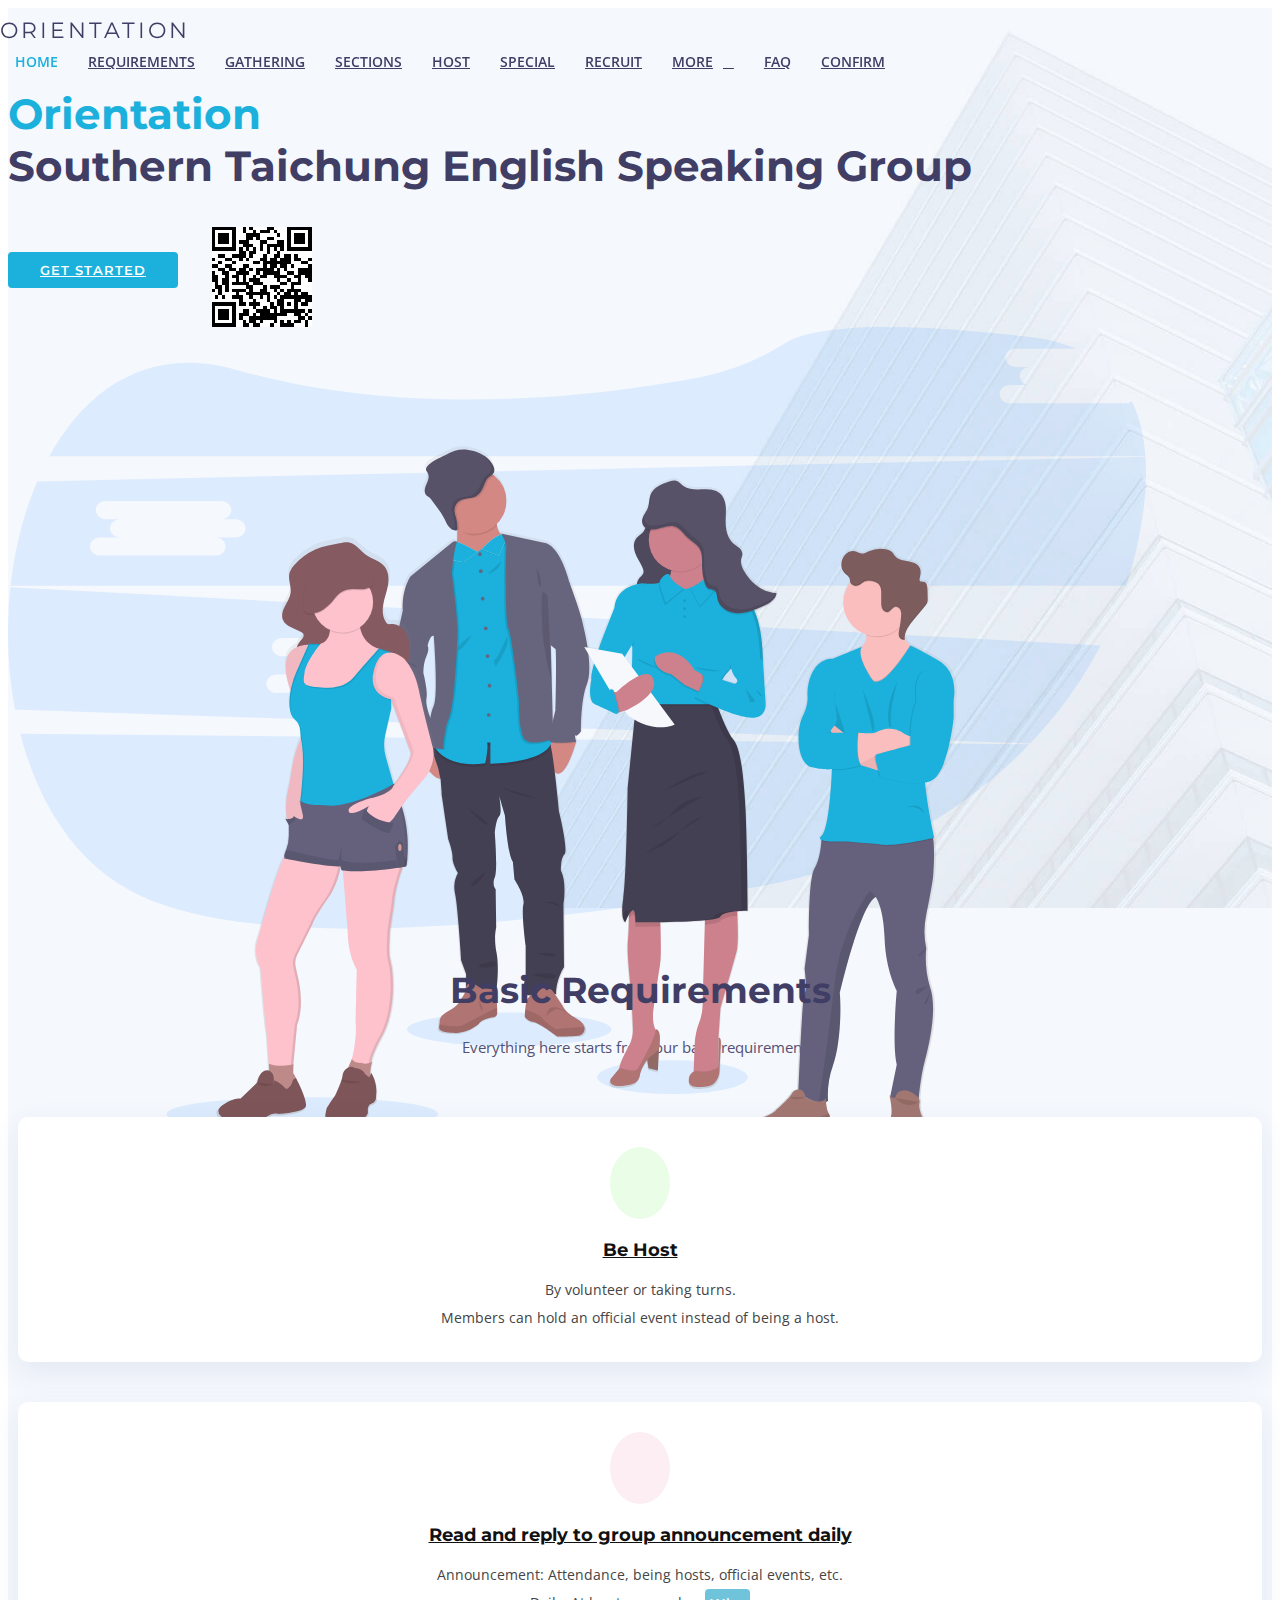
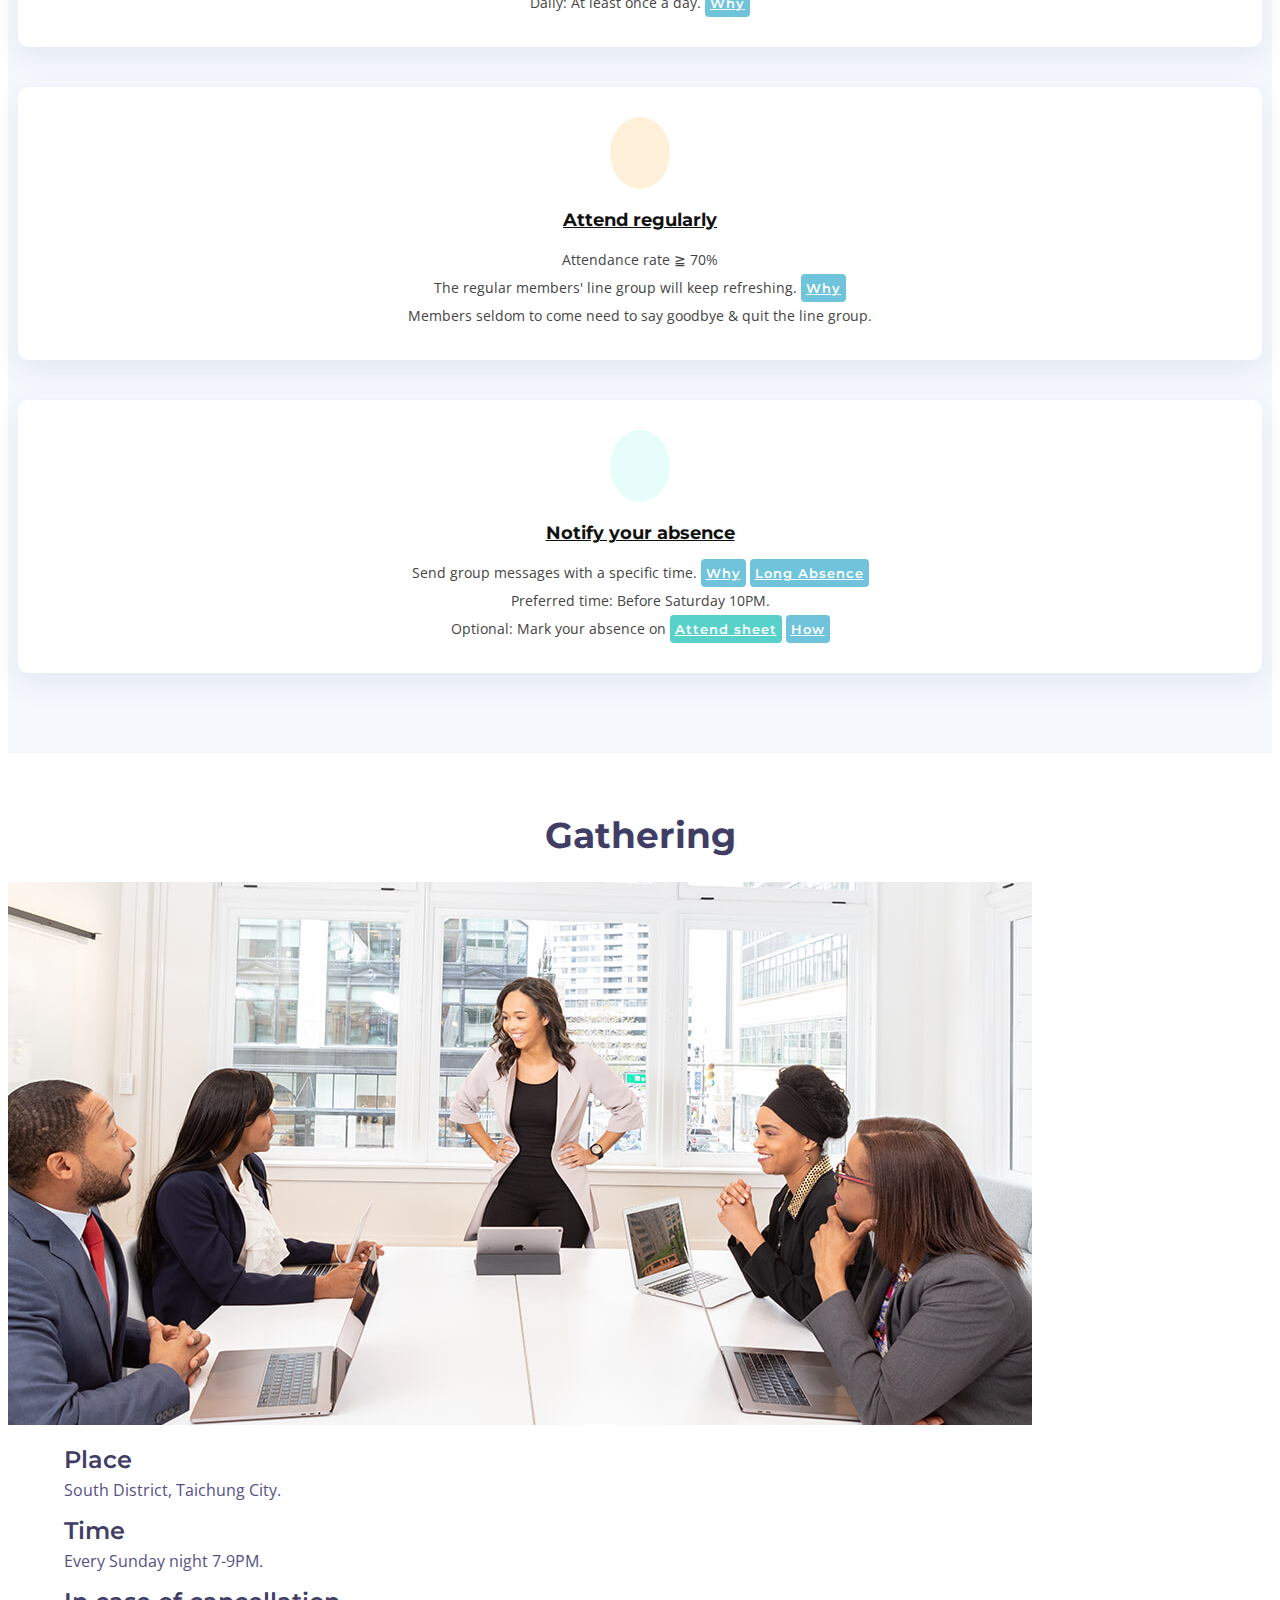
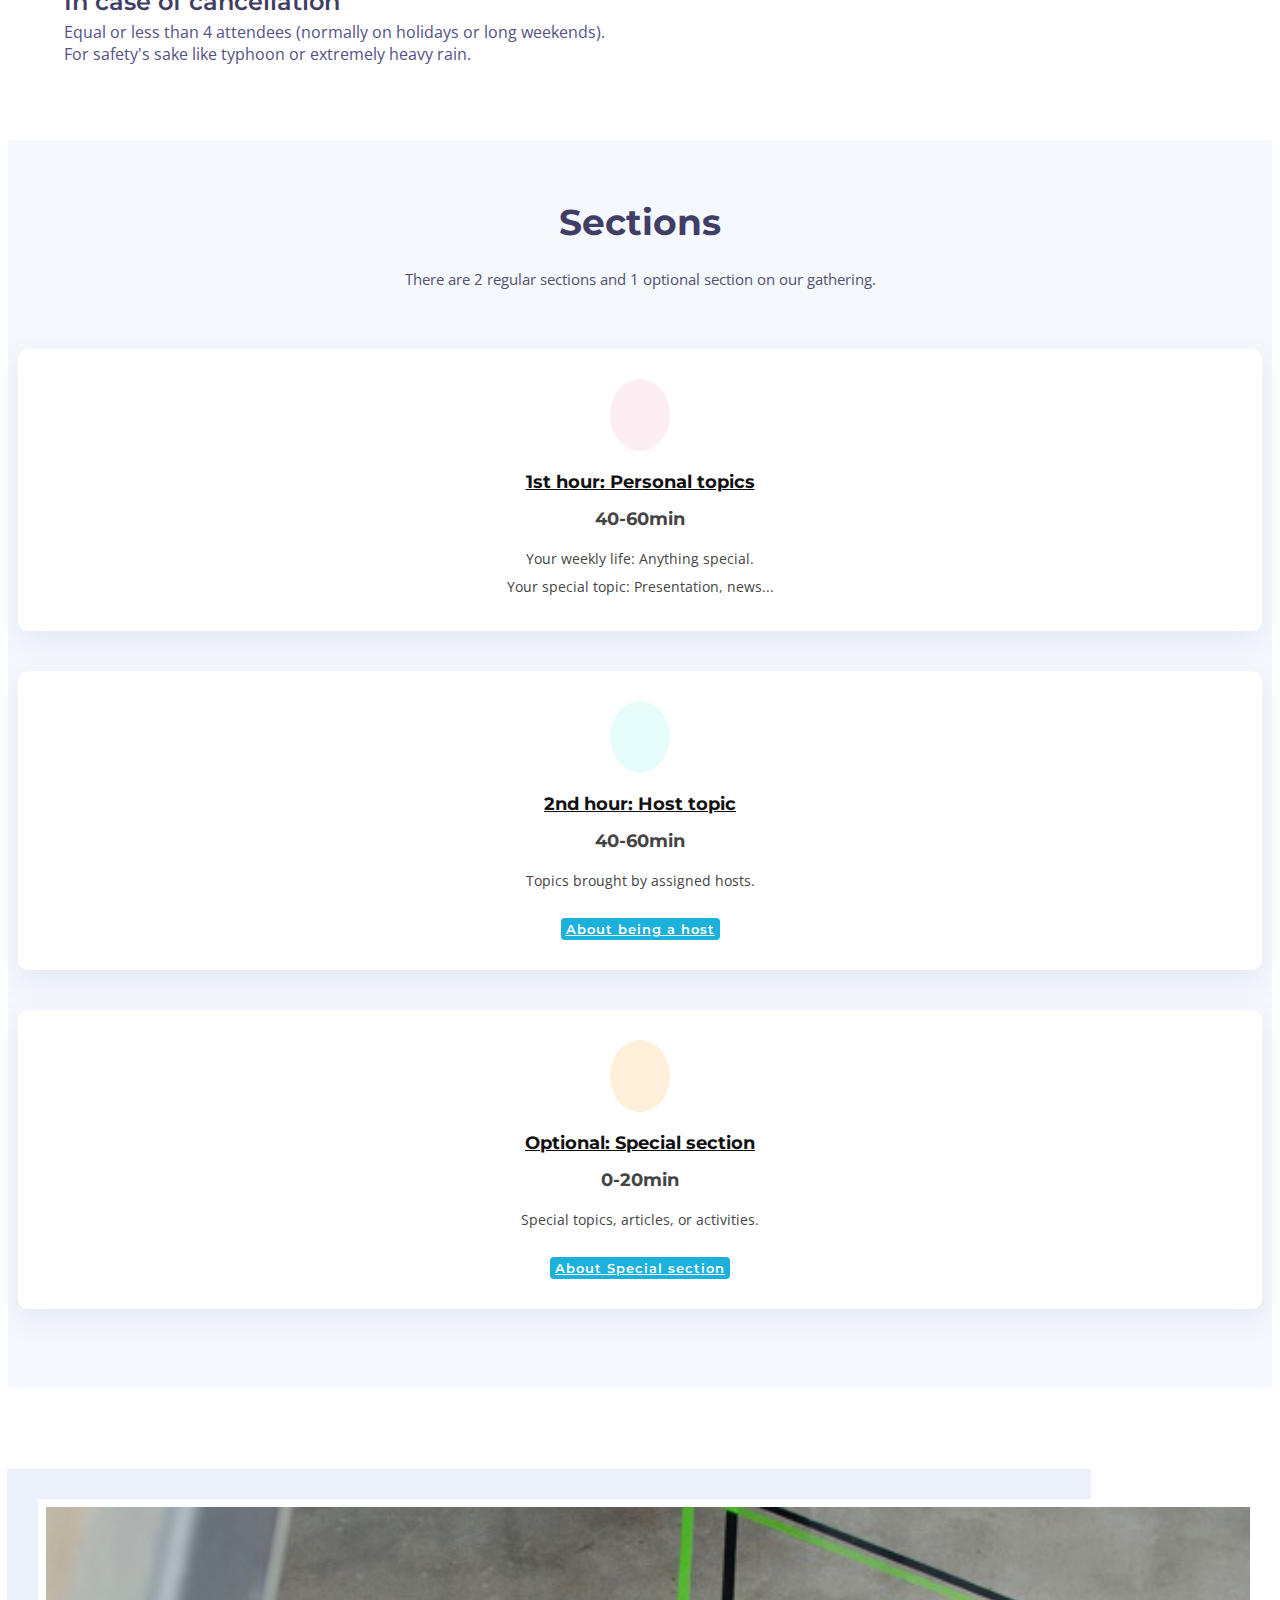
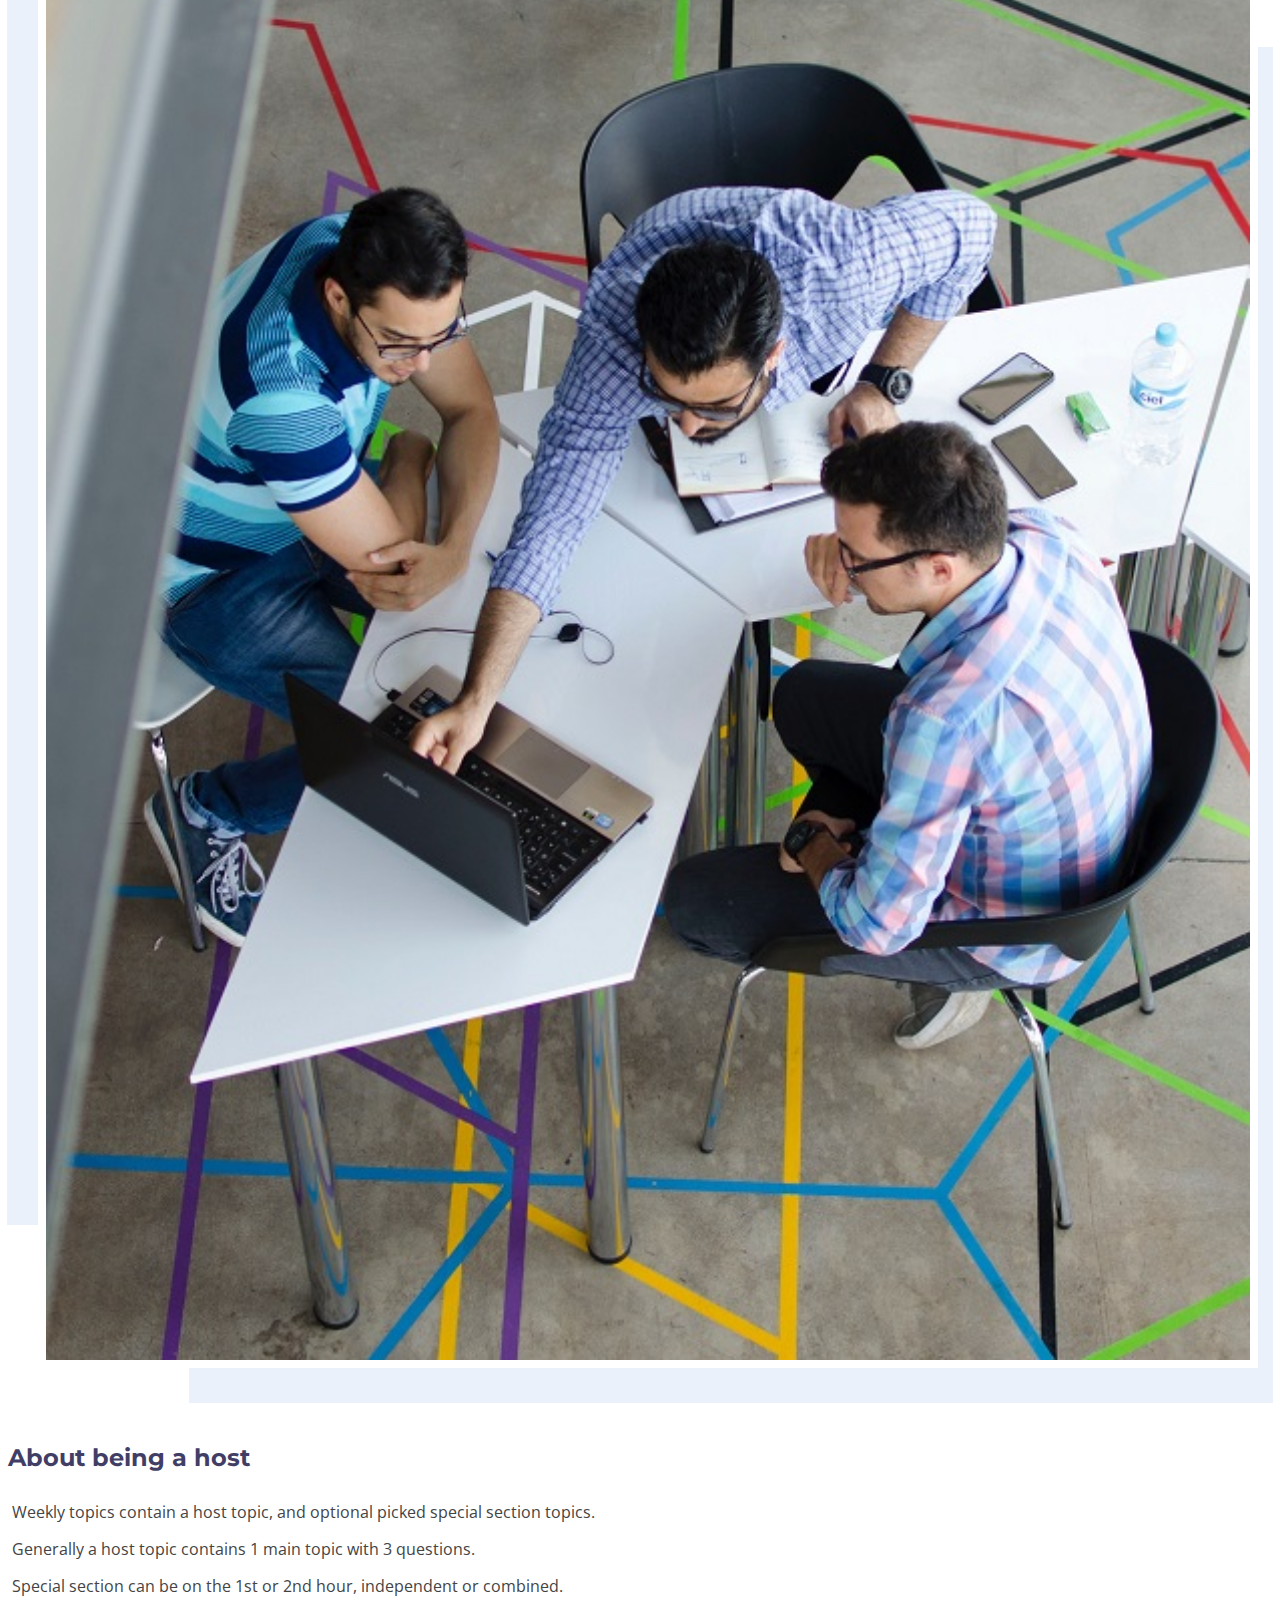
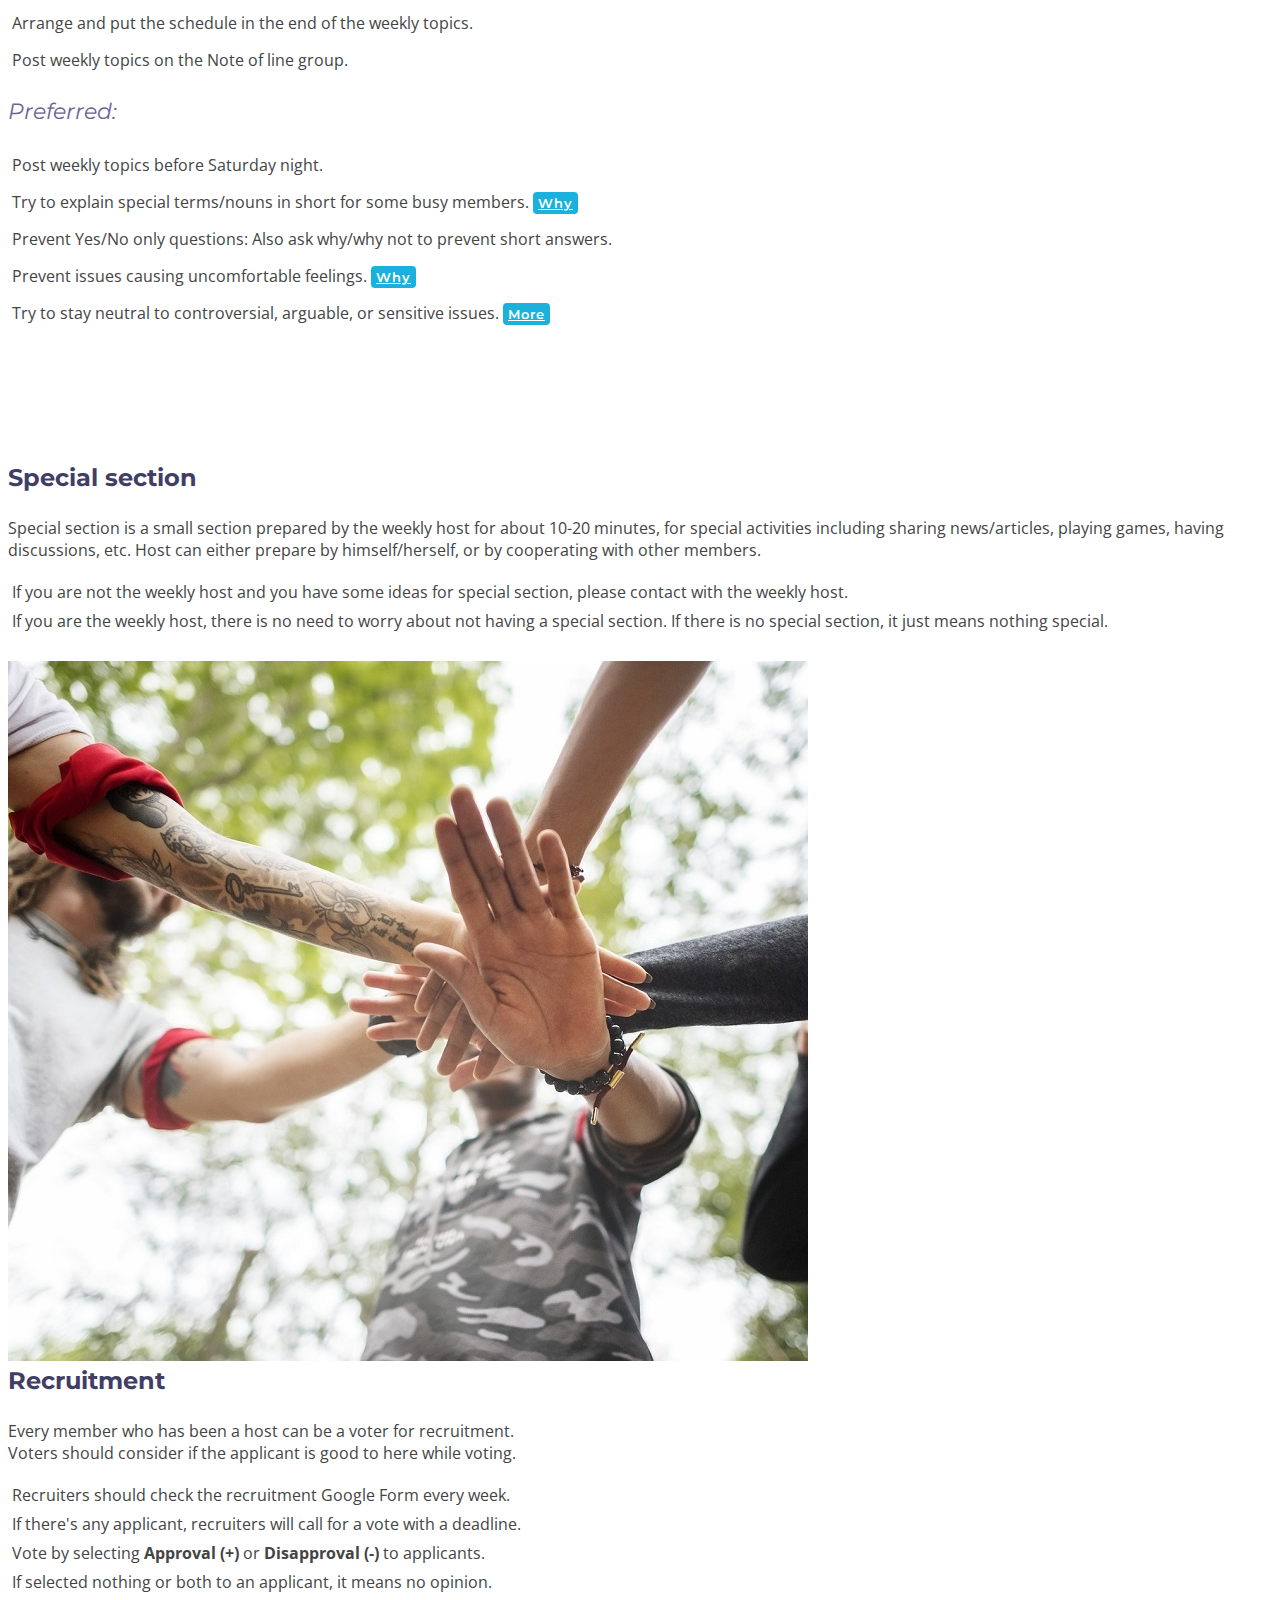
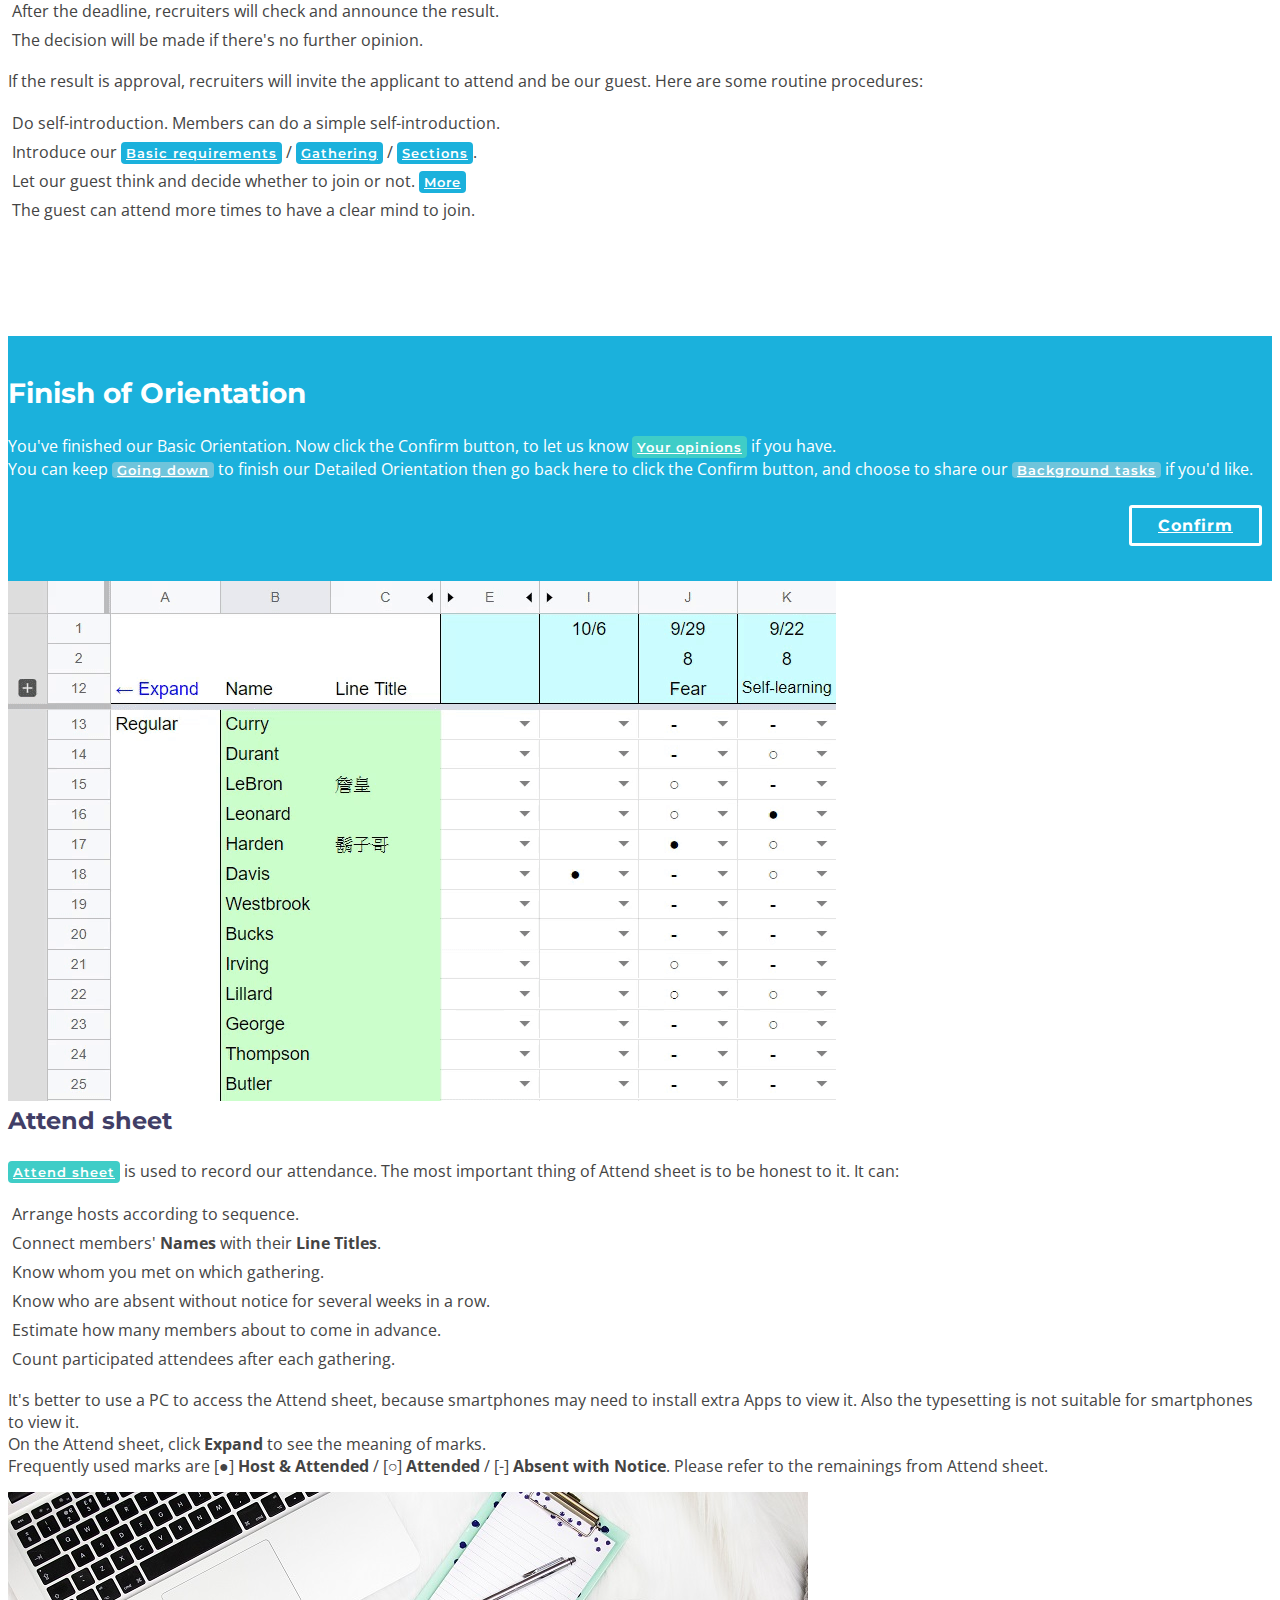
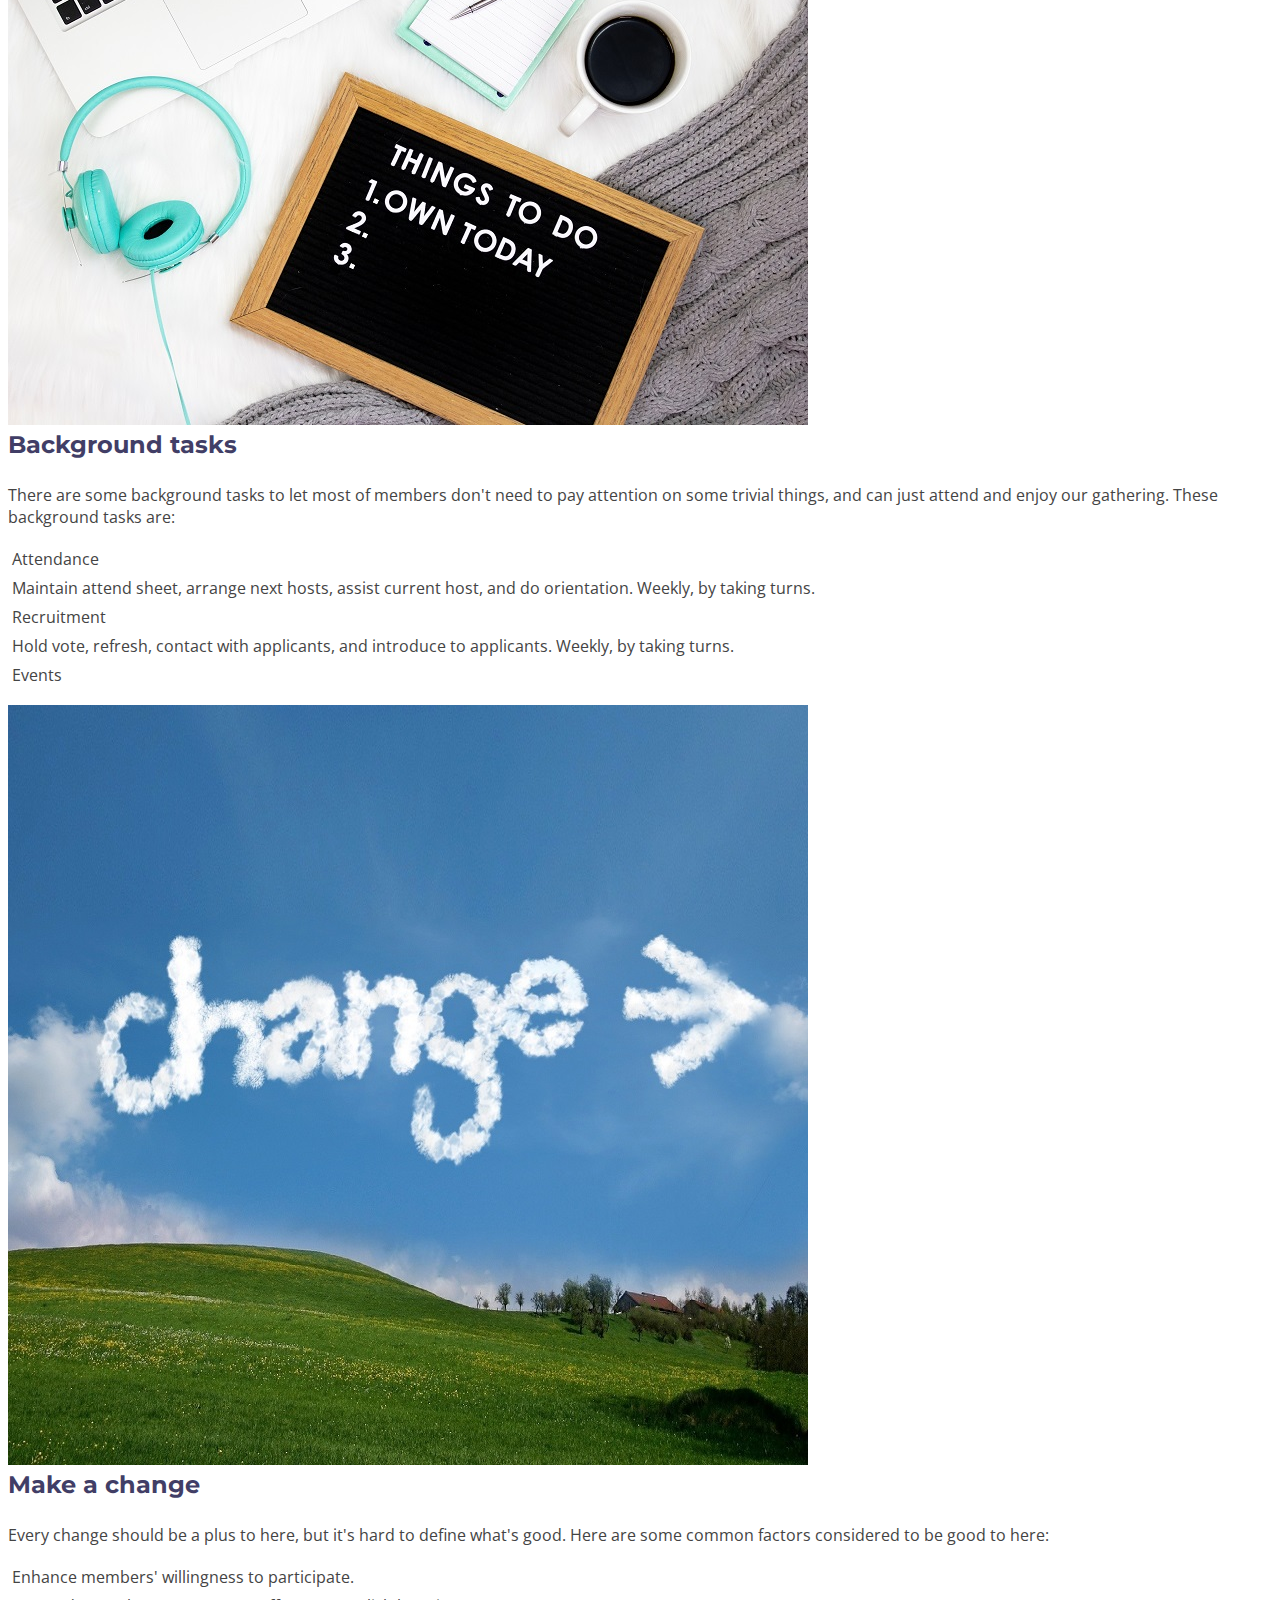
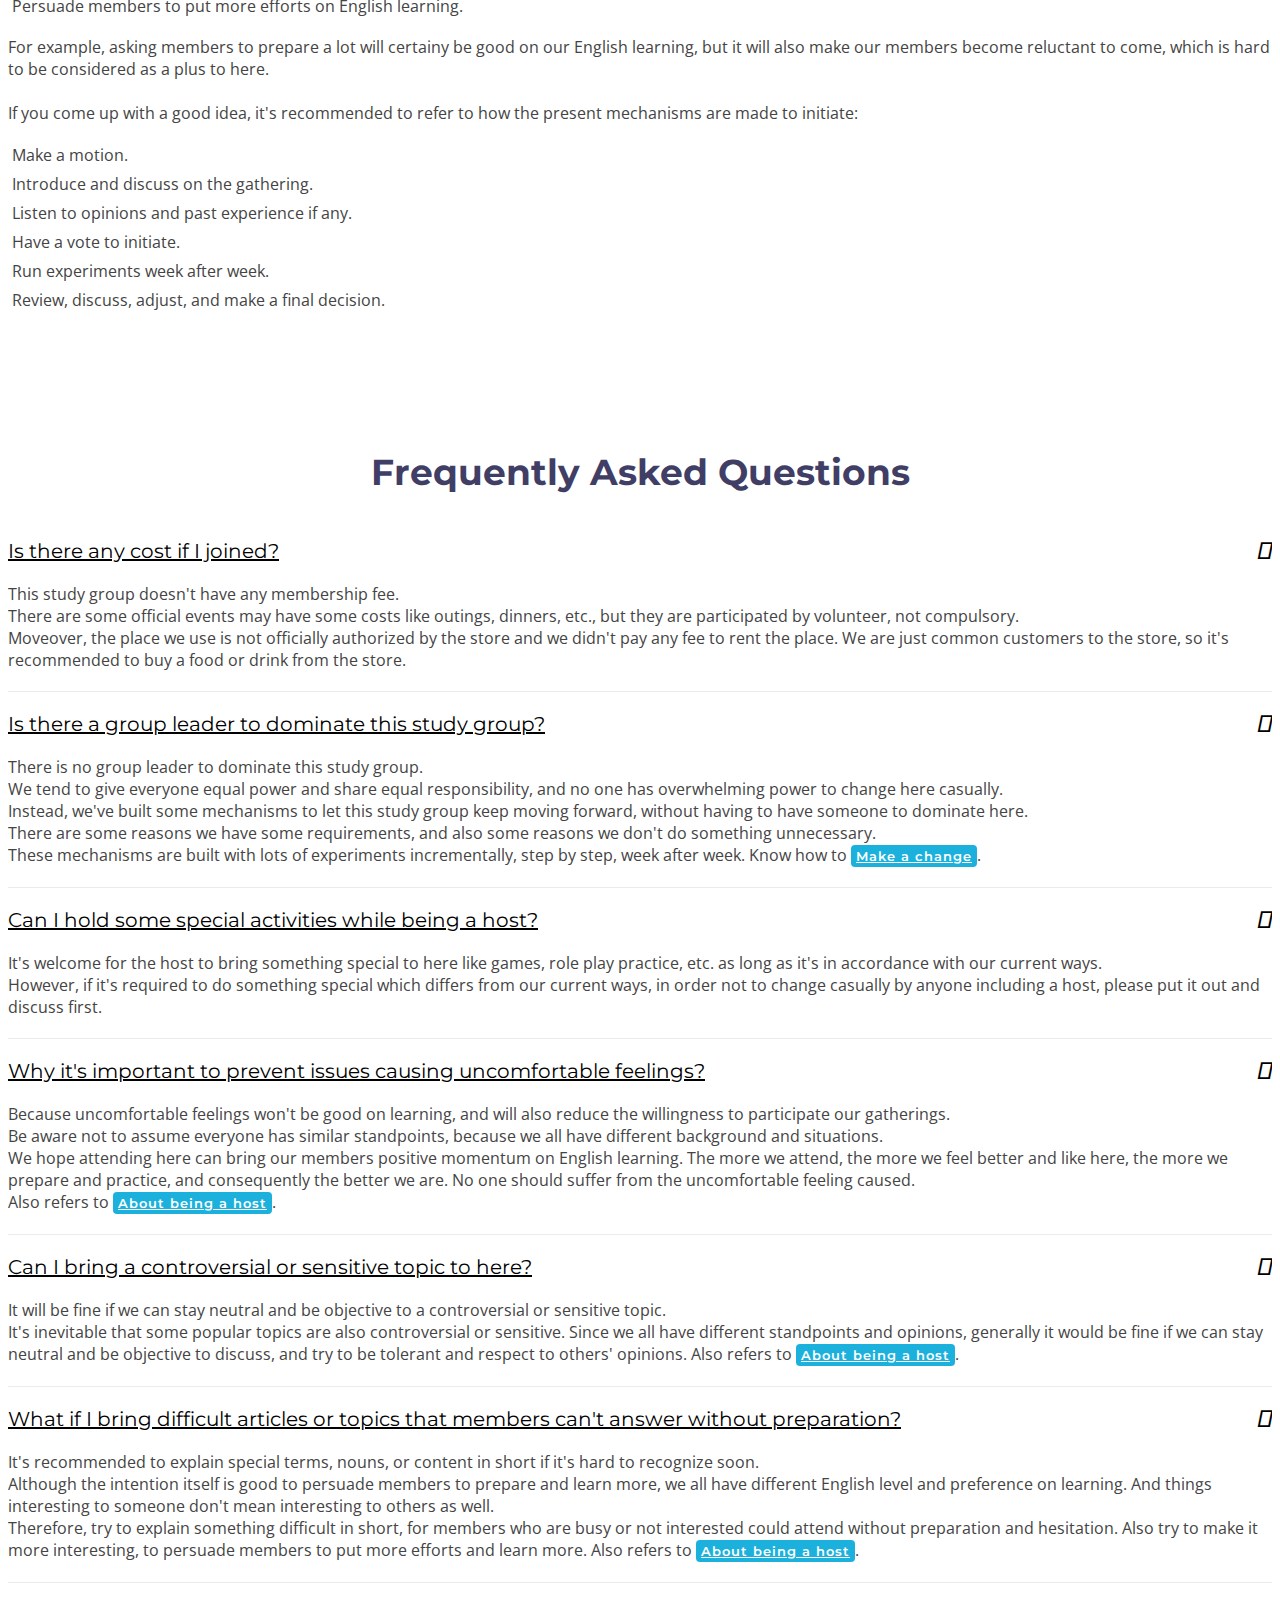
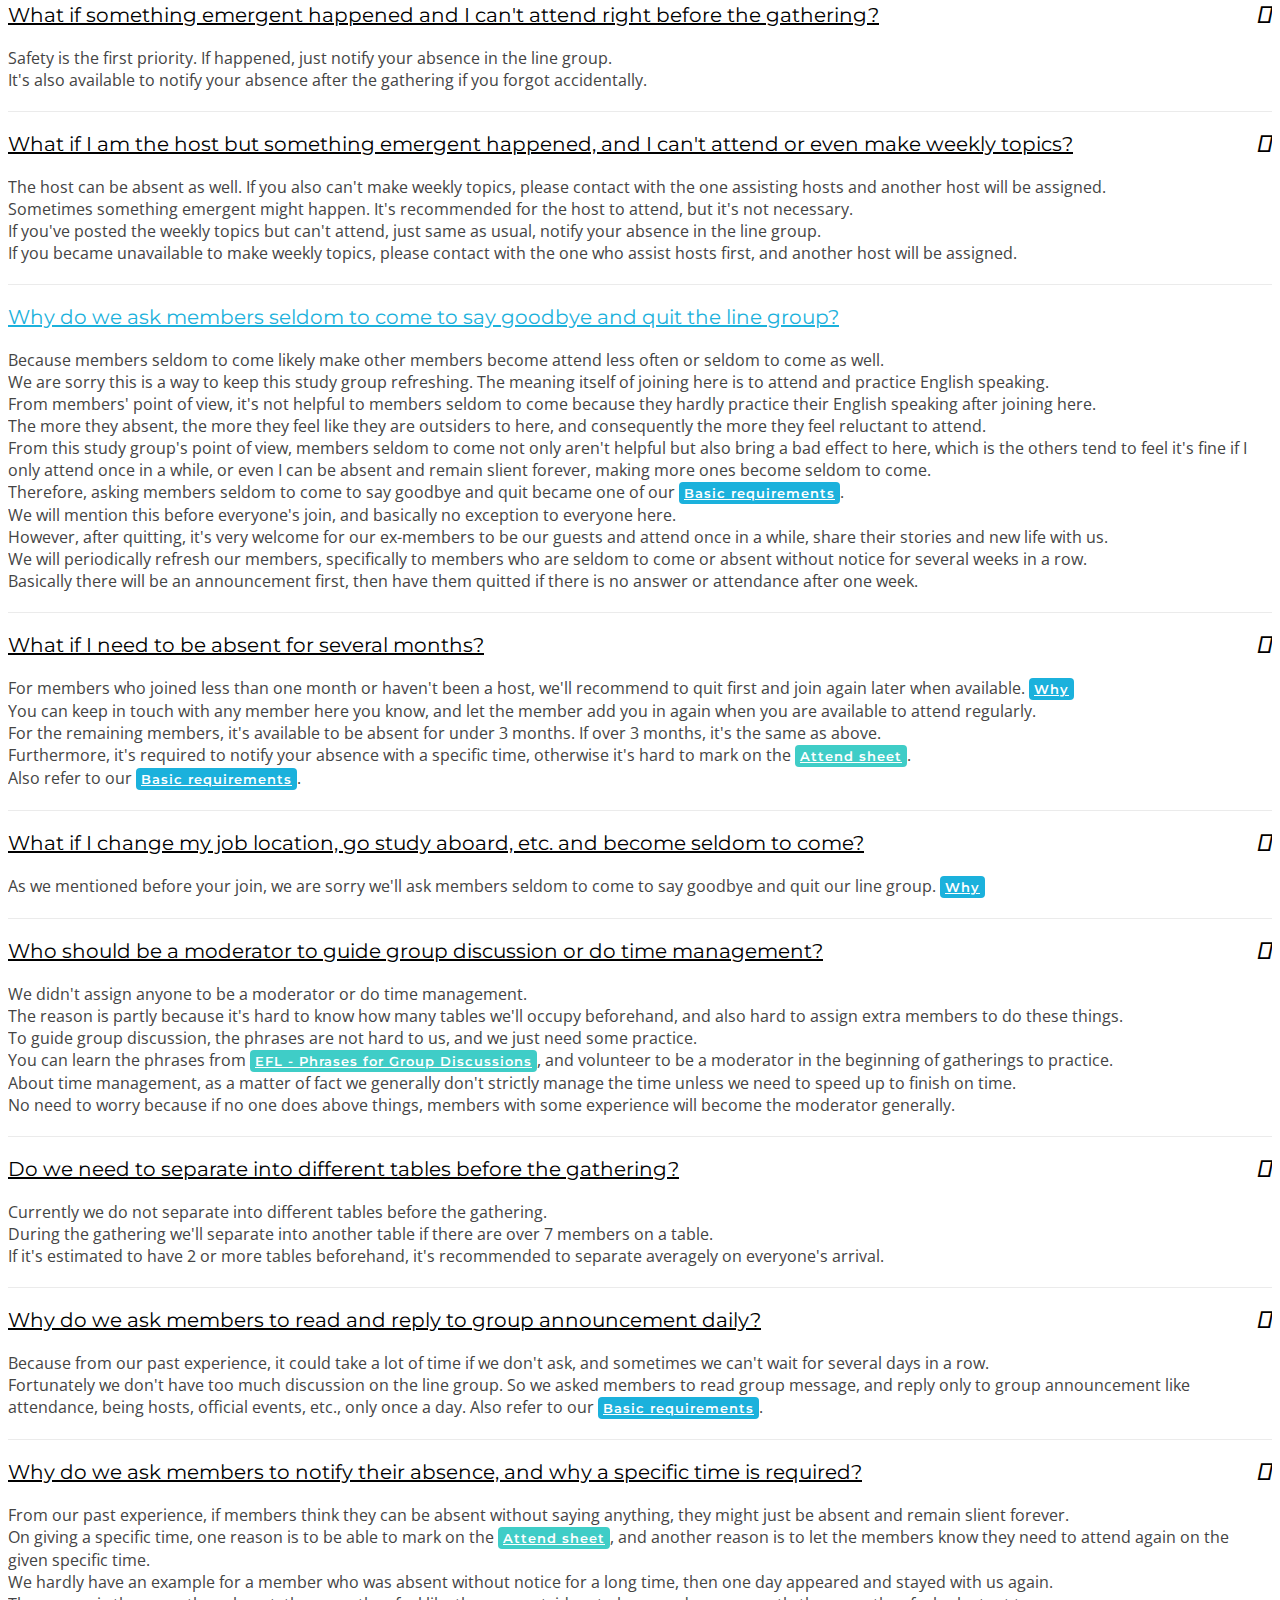
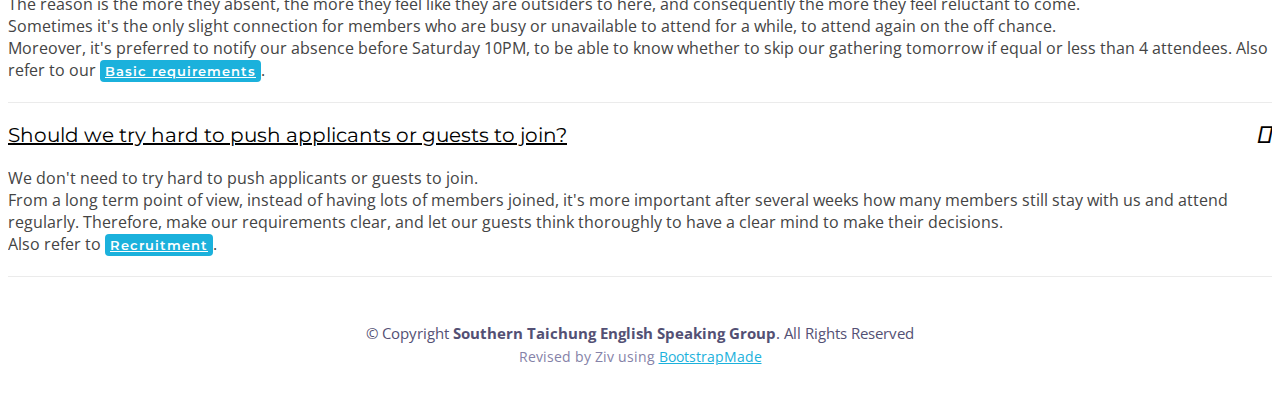
==== commit 1c770893: "Add files via upload" ====
--- a/o/index.html
+++ b/o/index.html
@@ -141,7 +141,7 @@
               <div class="icon" style="background: #eafde7;"><i class="ion-android-contact" style="color:#41cf2e;"></i></div>
               <h4 class="title"><a href="">Be Host</a></h4>
               <p class="description">By volunteer or taking turns.</p>
-              <p class="description">(※1) Members can hold an official event instead of being a host.</p>
+              <p class="description">Members can hold an official event instead of being a host.</p>
             </div>
           </div>
 
@@ -170,7 +170,7 @@
             <div class="box">
               <div class="icon" style="background: #e6fdfc;"><i class="ion-android-textsms" style="color: #3fcdc7;"></i></div>              
               <h4 class="title"><a href="">Notify your absence</a></h4>
-              <p class="description">Send line messages with a specific time. <a onclick="if (!$('#faqNotifyAbsence').hasClass('collapse show')) {$('#faqNotifyAbsenceTitle').click()}" href="#faqNotifyAbsenceTitle" class="div-btn-link-inner scrollto">Why</a> <a onclick="if (!$('#faqAbsentLong').hasClass('collapse show')) {$('#faqAbsentLongTitle').click()}" href="#faqAbsentLongTitle" class="div-btn-link-inner scrollto">Long Absence</a></p>
+              <p class="description">Send group messages with a specific time. <a onclick="if (!$('#faqNotifyAbsence').hasClass('collapse show')) {$('#faqNotifyAbsenceTitle').click()}" href="#faqNotifyAbsenceTitle" class="div-btn-link-inner scrollto">Why</a> <a onclick="if (!$('#faqAbsentLong').hasClass('collapse show')) {$('#faqAbsentLongTitle').click()}" href="#faqAbsentLongTitle" class="div-btn-link-inner scrollto">Long Absence</a></p>
               <p class="description">Preferred time: Before Saturday 10PM.</p>
               <p class="description">Optional: Mark your absence on <a href="https://docs.google.com/spreadsheets/d/1Sn06lQVh1ewfK3UwRmFYdu2llEnk9MUJ29J8izzsYbg/edit#gid=211710257" target="_blank" class="div-btn-link-outer scrollto">Attend sheet</a> <a href="#divAttend" class="div-btn-link-inner scrollto">How</a></p>
             </div>
@@ -366,20 +366,16 @@
           </div>
 
           <div class="col-lg-6 wow fadeInUp pt-4 pt-lg-0 order-2 order-lg-1">
-            <h2>(※2) Special section</h2>
-            <p> Every member can share any news, article, or activity that he or she is interested in and suggest to discuss on gatherings by <a href="https://docs.google.com/spreadsheets/d/1Sn06lQVh1ewfK3UwRmFYdu2llEnk9MUJ29J8izzsYbg/edit#gid=1355518207" target="_blank" class="btn-link-outer scrollto">Special section</a>.<br>                
+            <h2>Special section</h2>
+            <p> Special section is a small section prepared by the weekly host for about 10-20 minutes, for special activities including sharing news/articles, playing games, having discussions, etc. Host can either prepare by himself/herself, or by cooperating with other members.<br>                
             </p>
             <!-- <ul> 
               <li><i class="ion-android-checkmark-circle"></i>Proposer: any member</li>
               <li><i class="ion-android-checkmark-circle"></i>Process:</li>
             </ul>               -->
             <ul class="fa-ul">                
-              <li><span class="fa-li"><i class="fa fa-angle-right"></i></span> Proposer: Any member</li>
-              <li><span class="fa-li"><i class="fa fa-angle-right"></i></span> Process:</li>
-              <ul class="fa-ul">
-                <li><span class="fa-li"><i class="fa fa-angle-double-right"></i></span> Proposer: Post your name and the news/articles/activities or any information on the “topic” of the special section sheet. You can also post the question you want to discuss.</li>
-                <li><span class="fa-li"><i class="fa fa-angle-double-right"></i></span> Host can select any special section topic and arrange time schedule. Host sings your name on the “Select” and assigns your host date on “Date Assign” of the special section sheet.</li>
-              </ul>
+              <li><span class="fa-li"><i class="fa fa-angle-right"></i></span> If you are not the weekly host and you have some ideas for special section, please contact with the weekly host.</li>
+              <li><span class="fa-li"><i class="fa fa-angle-right"></i></span> If you are the weekly host, there is no need to worry about not having a special section. If there is no special section, it just means nothing special.</li>
             </ul>
             <!-- <p>
              Delectus alias ut incidunt delectus nam placeat in consequatur. Sed cupiditate quia ea quis. Voluptas nemo qui aut distinctio. Cumque fugit earum est quam officiis numquam. Ducimus corporis autem at blanditiis beatae incidunt sunt. 
@@ -412,10 +408,10 @@
           </div>
 
           <div class="col-lg-6 wow fadeInUp pt-5 pt-lg-0">
-            <h2>(※3) Recruitment</h2>
+            <h2>Recruitment</h2>
             <p>
               Every member who has been a host can be a voter for recruitment.<br>
-              Voters should consider if the applicant is good to here on voting.
+              Voters should consider if the applicant is good to here while voting.
             </p>
             <p>
               <ul class="fa-ul">                
@@ -461,7 +457,7 @@
             <h3 class="cta-title">Finish of Orientation</h3>
             <p class="cta-text"> 
               You've finished our Basic Orientation. Now click the Confirm button, to let us know <a href="https://docs.google.com/spreadsheets/d/1nC1CXjtlOJ7WzDzJLufgSFKmFQcMm2sNO_5mKME2O_c/edit?usp=sharing" target="_blank" class="btn-link-outer scrollto">Your opinions</a> if you have.<br>
-              You can keep <a href="#secMore" class="div-btn-link-inner scrollto">Going down</a> to finish our Detailed Orientation then go back here and click the Confirm button, and choose to share our <a href="#divTasks" class="div-btn-link-inner scrollto">Background tasks</a> if you'd like.              
+              You can keep <a href="#secMore" class="div-btn-link-inner scrollto">Going down</a> to finish our Detailed Orientation then go back here to click the Confirm button, and choose to share our <a href="#divTasks" class="div-btn-link-inner scrollto">Background tasks</a> if you'd like.              
           </div>
           <div class="col-lg-3 cta-btn-container text-center">
             <a class="cta-btn align-middle" target="_blank" href="https://docs.google.com/forms/d/e/1FAIpQLSc3fEaoZvszWSU7VrqcfIK7zXPOn0kdSIbRTdKCUlKDC7aHJA/viewform?usp=pp_url">Confirm</a>
@@ -495,7 +491,7 @@
                 <ul class="fa-ul">                
                   <!-- <li><i class="ion-android-checkmark-circle"></i> Arrange hosts according to sequence.</li> -->
                   <li><span class="fa-li"><i class="fa fa-angle-right"></i></span> Arrange hosts according to sequence.</li>
-                  <li><span class="fa-li"><i class="fa fa-angle-right"></i></span> Connect members' <b>Name</b> with their <b>Line Titles</b>.</li>
+                  <li><span class="fa-li"><i class="fa fa-angle-right"></i></span> Connect members' <b>Names</b> with their <b>Line Titles</b>.</li>
                   <li><span class="fa-li"><i class="fa fa-angle-right"></i></span> Know whom you met on which gathering.</li>                  
                   <li><span class="fa-li"><i class="fa fa-angle-right"></i></span> Know who are absent without notice for several weeks in a row.</li>
                   <li><span class="fa-li"><i class="fa fa-angle-right"></i></span> Estimate how many members about to come in advance.</li>
@@ -526,12 +522,15 @@
               </p>
               <p>
                 <ul class="fa-ul">                
-                  <li><span class="fa-li"><i class="fa fa-angle-right"></i></span> Maintain attend sheet</li>
-                  <li><span class="fa-li"><i class="fa fa-angle-right"></i></span> Assign hosts</li>
-                  <li><span class="fa-li"><i class="fa fa-angle-right"></i></span> Assist hosts</li>
-                  <li><span class="fa-li"><i class="fa fa-angle-right"></i></span> Introduce to applicants or guests: (※4) All members</li>
-                  <li><span class="fa-li"><i class="fa fa-angle-right"></i></span> Orientate new members: (※5) All members</li>                  
-                  <li><span class="fa-li"><i class="fa fa-angle-right"></i></span> Recruit and refresh <a onclick="if (!$('#faqAbsentQuit').hasClass('collapse show')) {$('#faqAbsentQuitTitle').click()}" href="#faqAbsentQuitTitle" class="btn-link-inner scrollto">More</a></li>         
+                  <li><span class="fa-li"><i class="fa fa-caret-right"></i></span> Attendance</li>
+                  <ul class="fa-ul">
+                    <li><span class="fa-li"><i class="fa fa-angle-right"></i></span> Maintain attend sheet, arrange next hosts, assist current host, and do orientation. Weekly, by taking turns.</li>
+                  </ul>                  
+                  <li><span class="fa-li"><i class="fa fa-caret-right"></i></span> Recruitment</li>
+                  <ul class="fa-ul">
+                    <li><span class="fa-li"><i class="fa fa-angle-right"></i></span> Hold vote, refresh, contact with applicants, and introduce to applicants. Weekly, by taking turns.</li>
+                  </ul>                  
+                  <li><span class="fa-li"><i class="fa fa-caret-right"></i></span> Events</li>
                 </ul>
               </p>
             </div>            
@@ -1083,10 +1082,10 @@
             <a id="faqAbsentHostTitle" data-toggle="collapse" href="#faqAbsentHost" class="collapsed a_outer">What if I am the host but something emergent happened, and I can't attend or even make weekly topics? <i class="ion-android-remove"></i></a>
             <div id="faqAbsentHost" class="collapse" data-parent="#faq-list">
               <p>
-                The host can be absent as well. If you can't also make weekly topics, please contact with the one assisting hosts to arrange another one.<br>
-                Something emergent might happen. It's recommended for the host to attend, but it's not necessary.<br>
+                The host can be absent as well. If you also can't make weekly topics, please contact with the one assisting hosts and another host will be assigned.<br>
+                Sometimes something emergent might happen. It's recommended for the host to attend, but it's not necessary.<br>
                 If you've posted the weekly topics but can't attend, just same as usual, notify your absence in the line group.<br>
-                If you became unavailable to make weekly topics, please contact with the one who assist hosts first, and someone will arrange another host.
+                If you became unavailable to make weekly topics, please contact with the one who assist hosts first, and another host will be assigned.
               </p>
             </div>
           </li>
@@ -1152,7 +1151,7 @@
               <p>
                 Currently we do not separate into different tables before the gathering.<br>
                 During the gathering we'll separate into another table if there are over 7 members on a table.<br>
-                If it's estimated to have 2 or more tables beforehand, it's recommended to separate averagely on everyone's arriving.
+                If it's estimated to have 2 or more tables beforehand, it's recommended to separate averagely on everyone's arrival.
               </p>
             </div>
           </li>
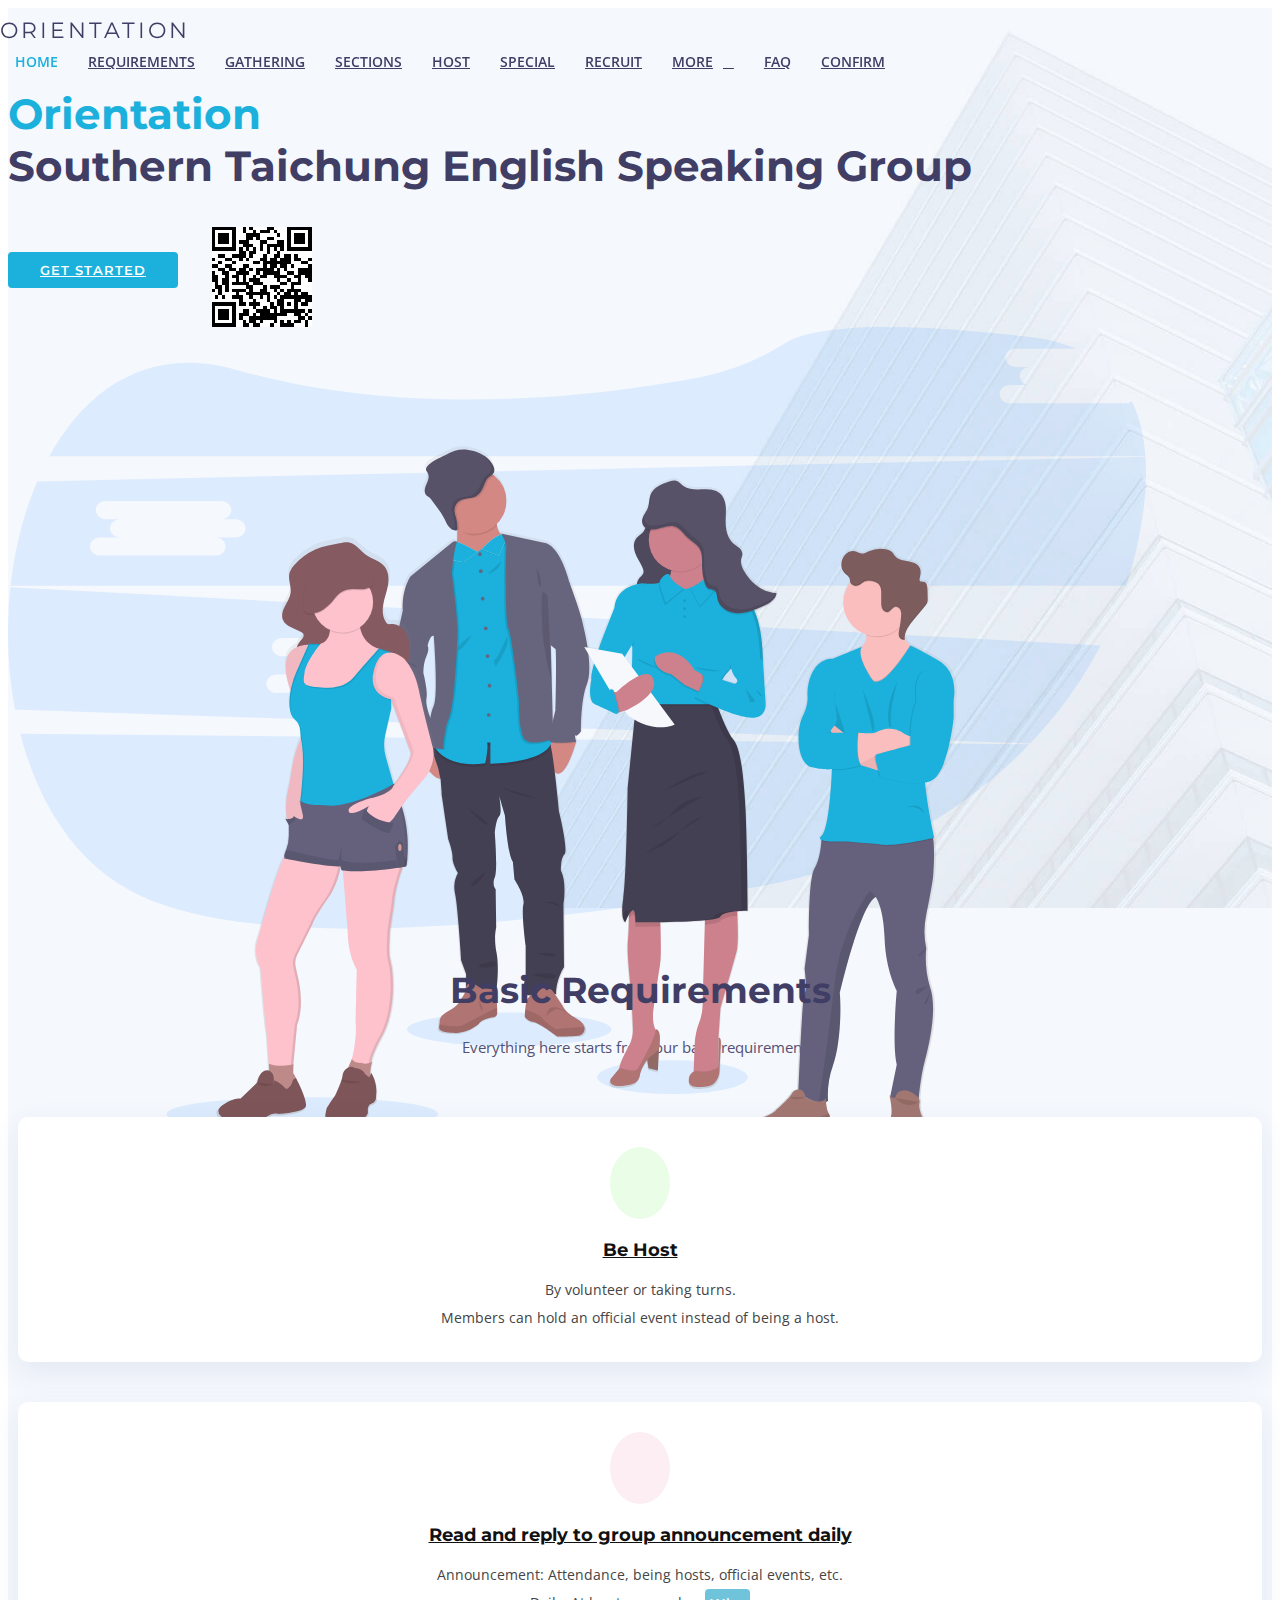
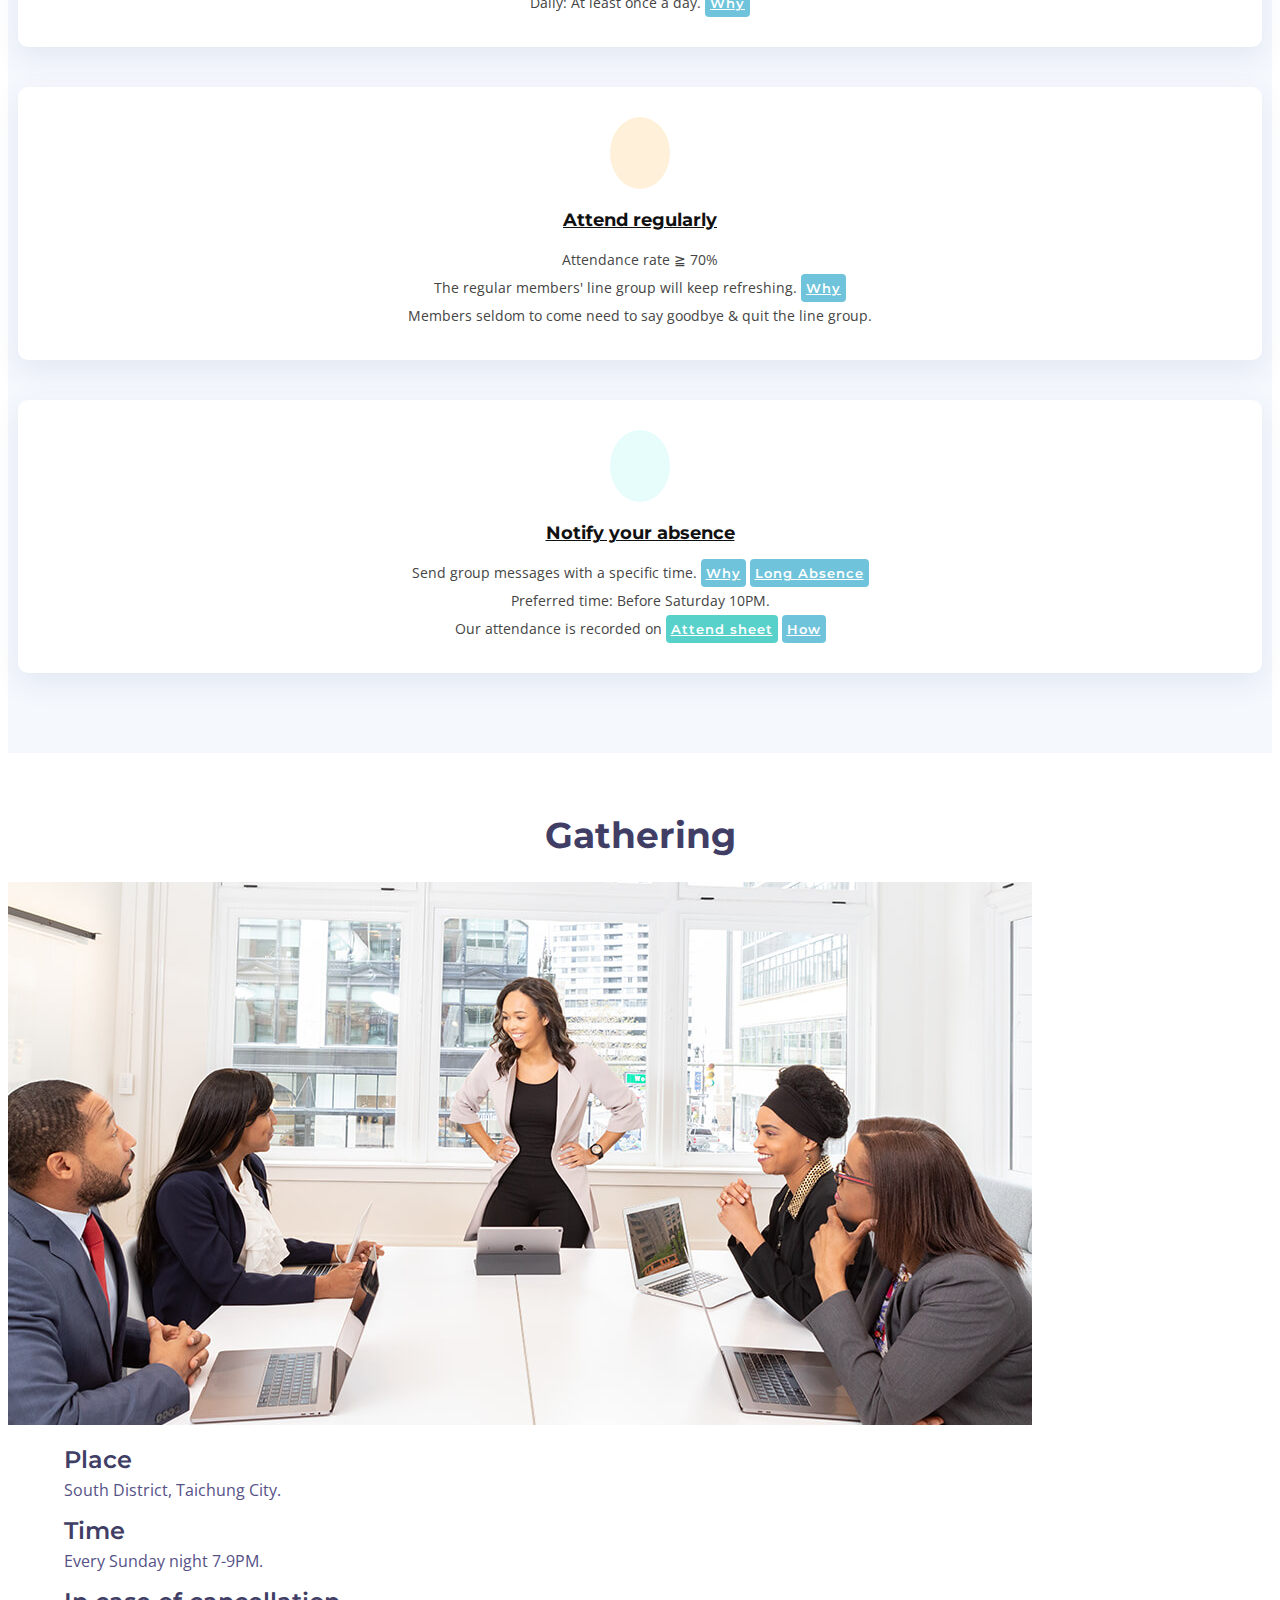
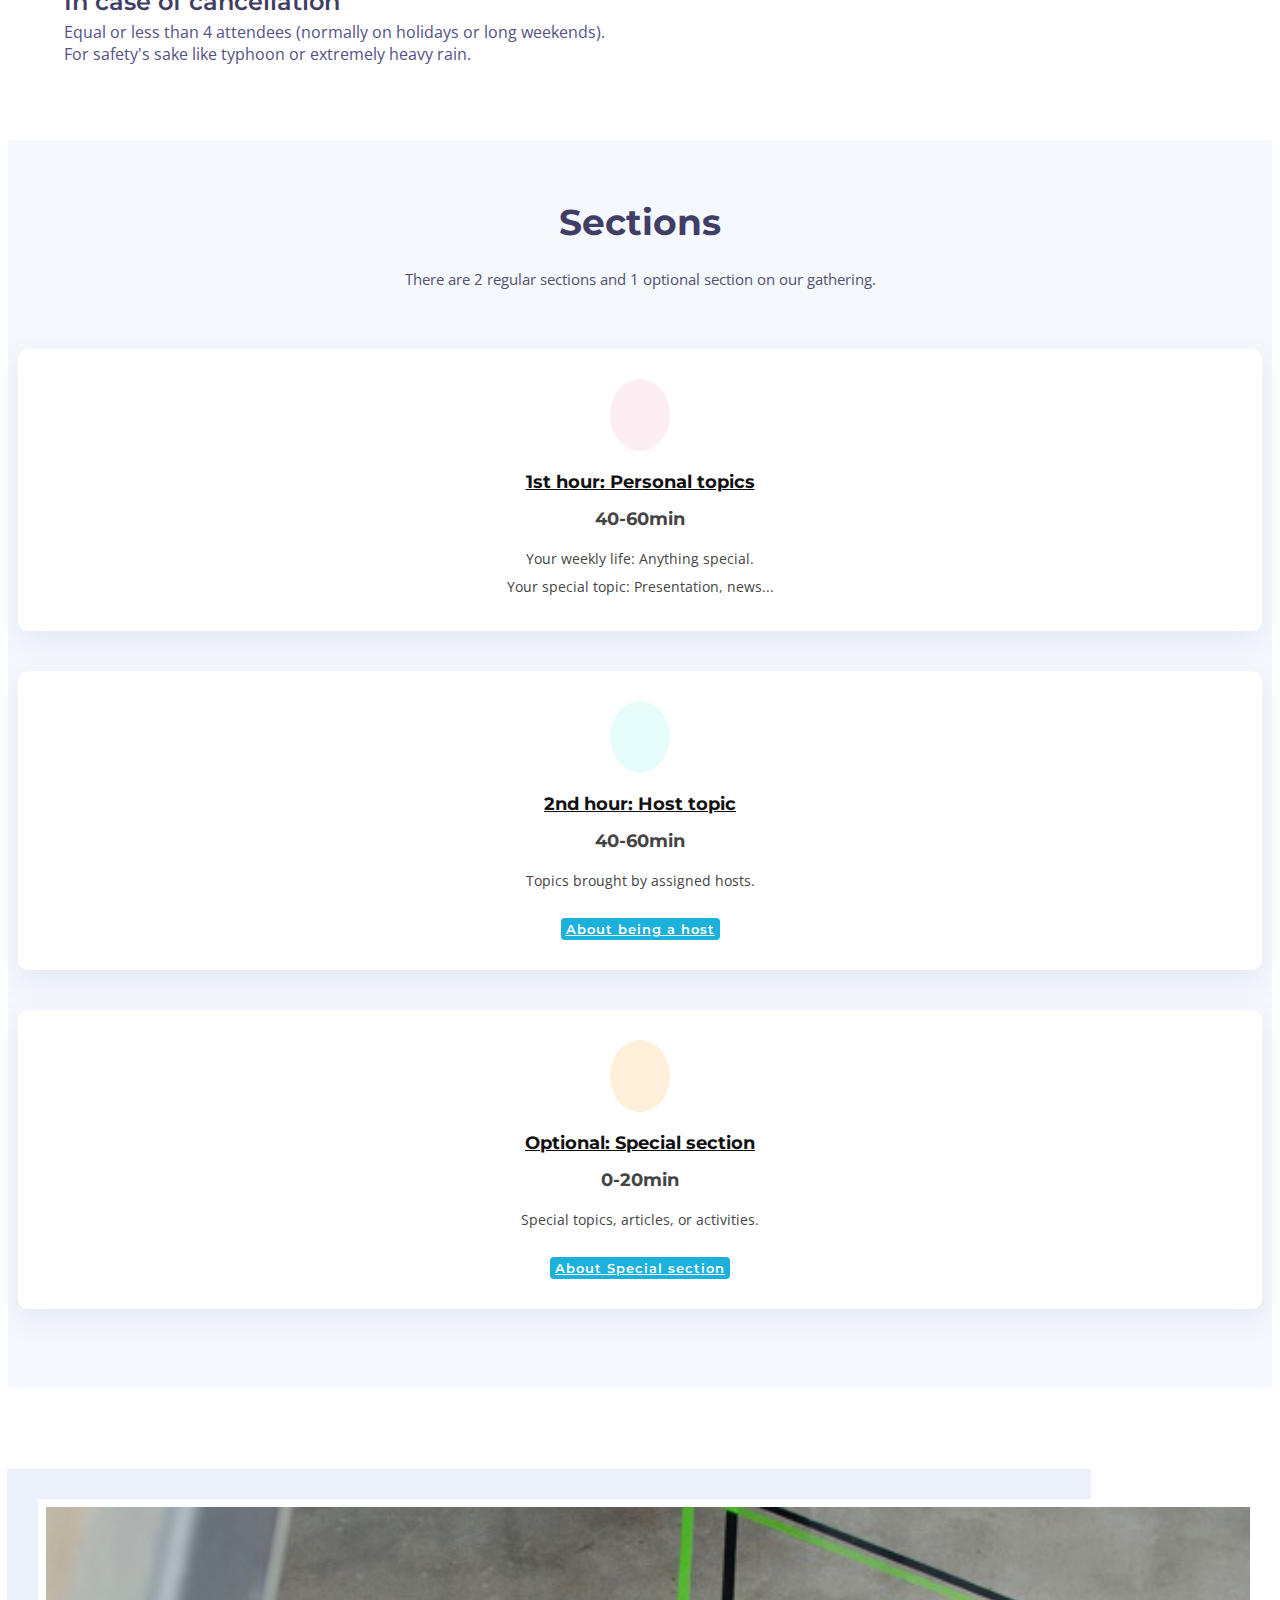
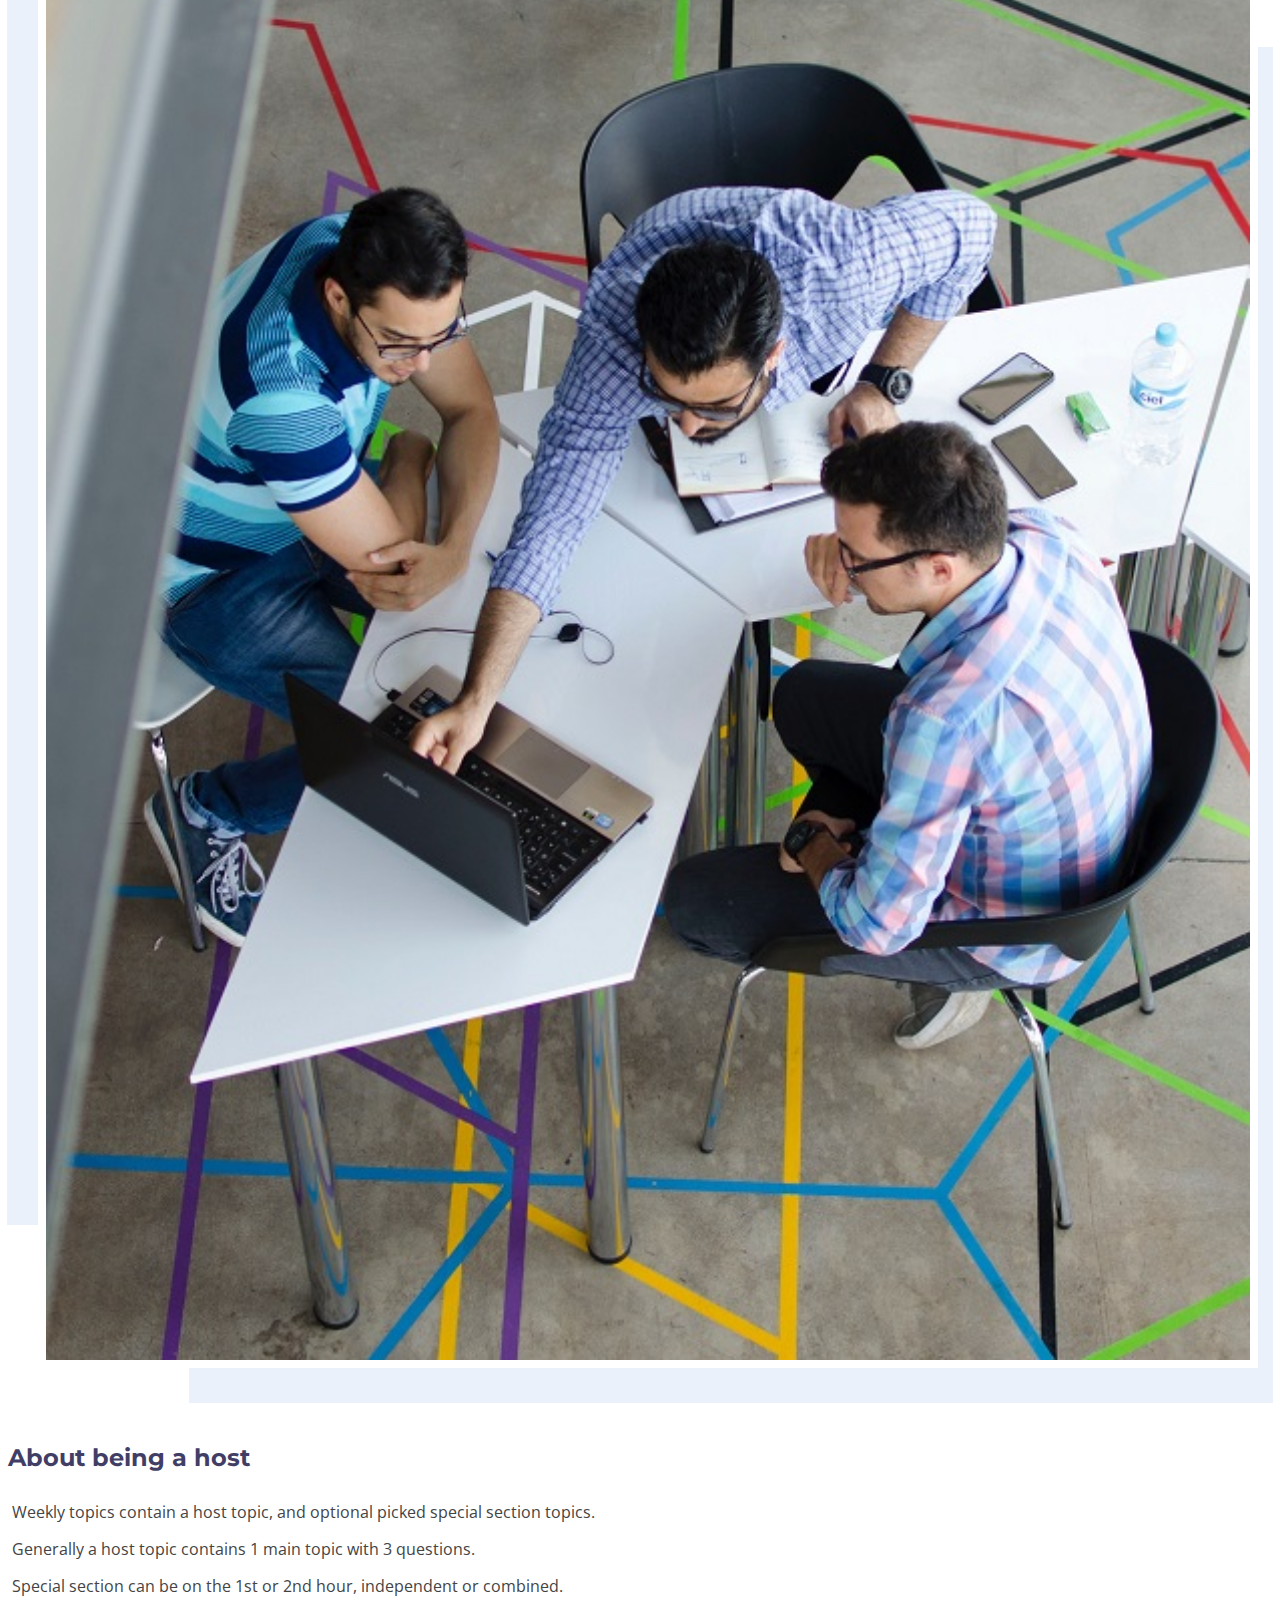
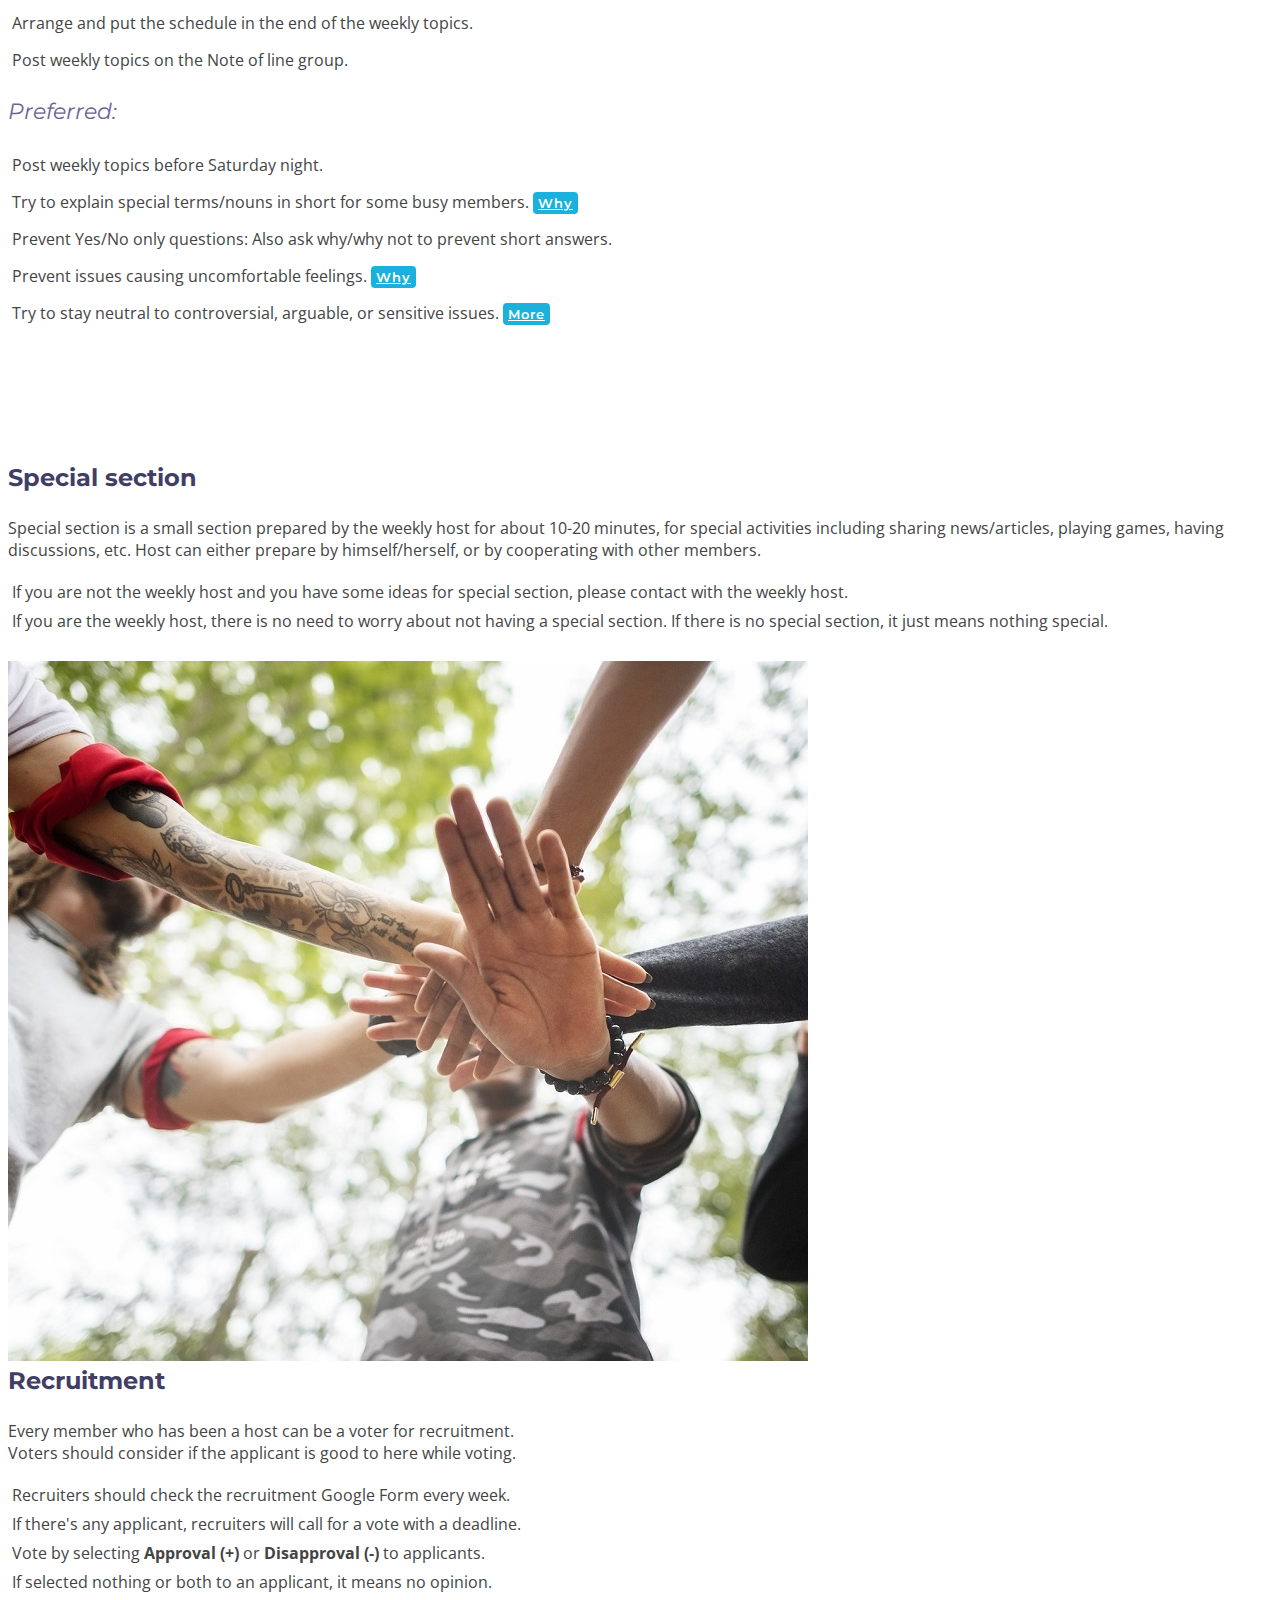
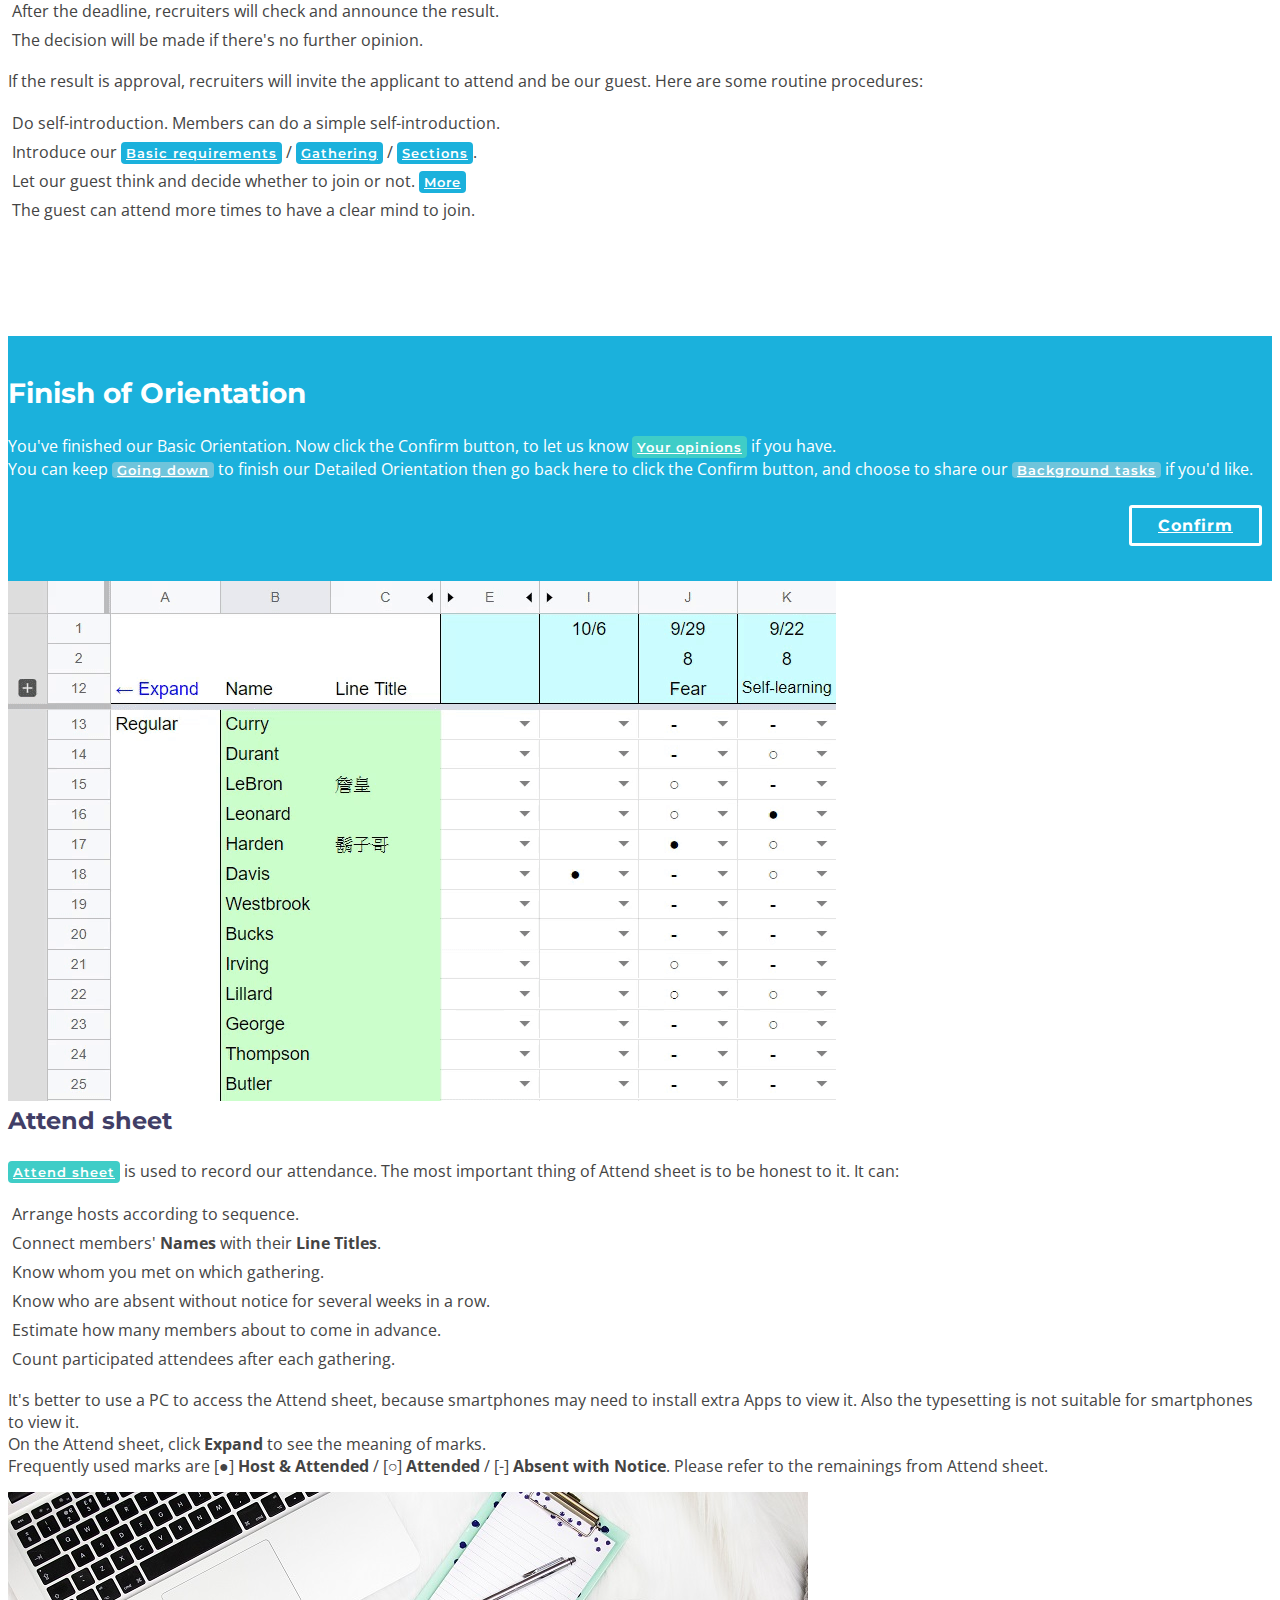
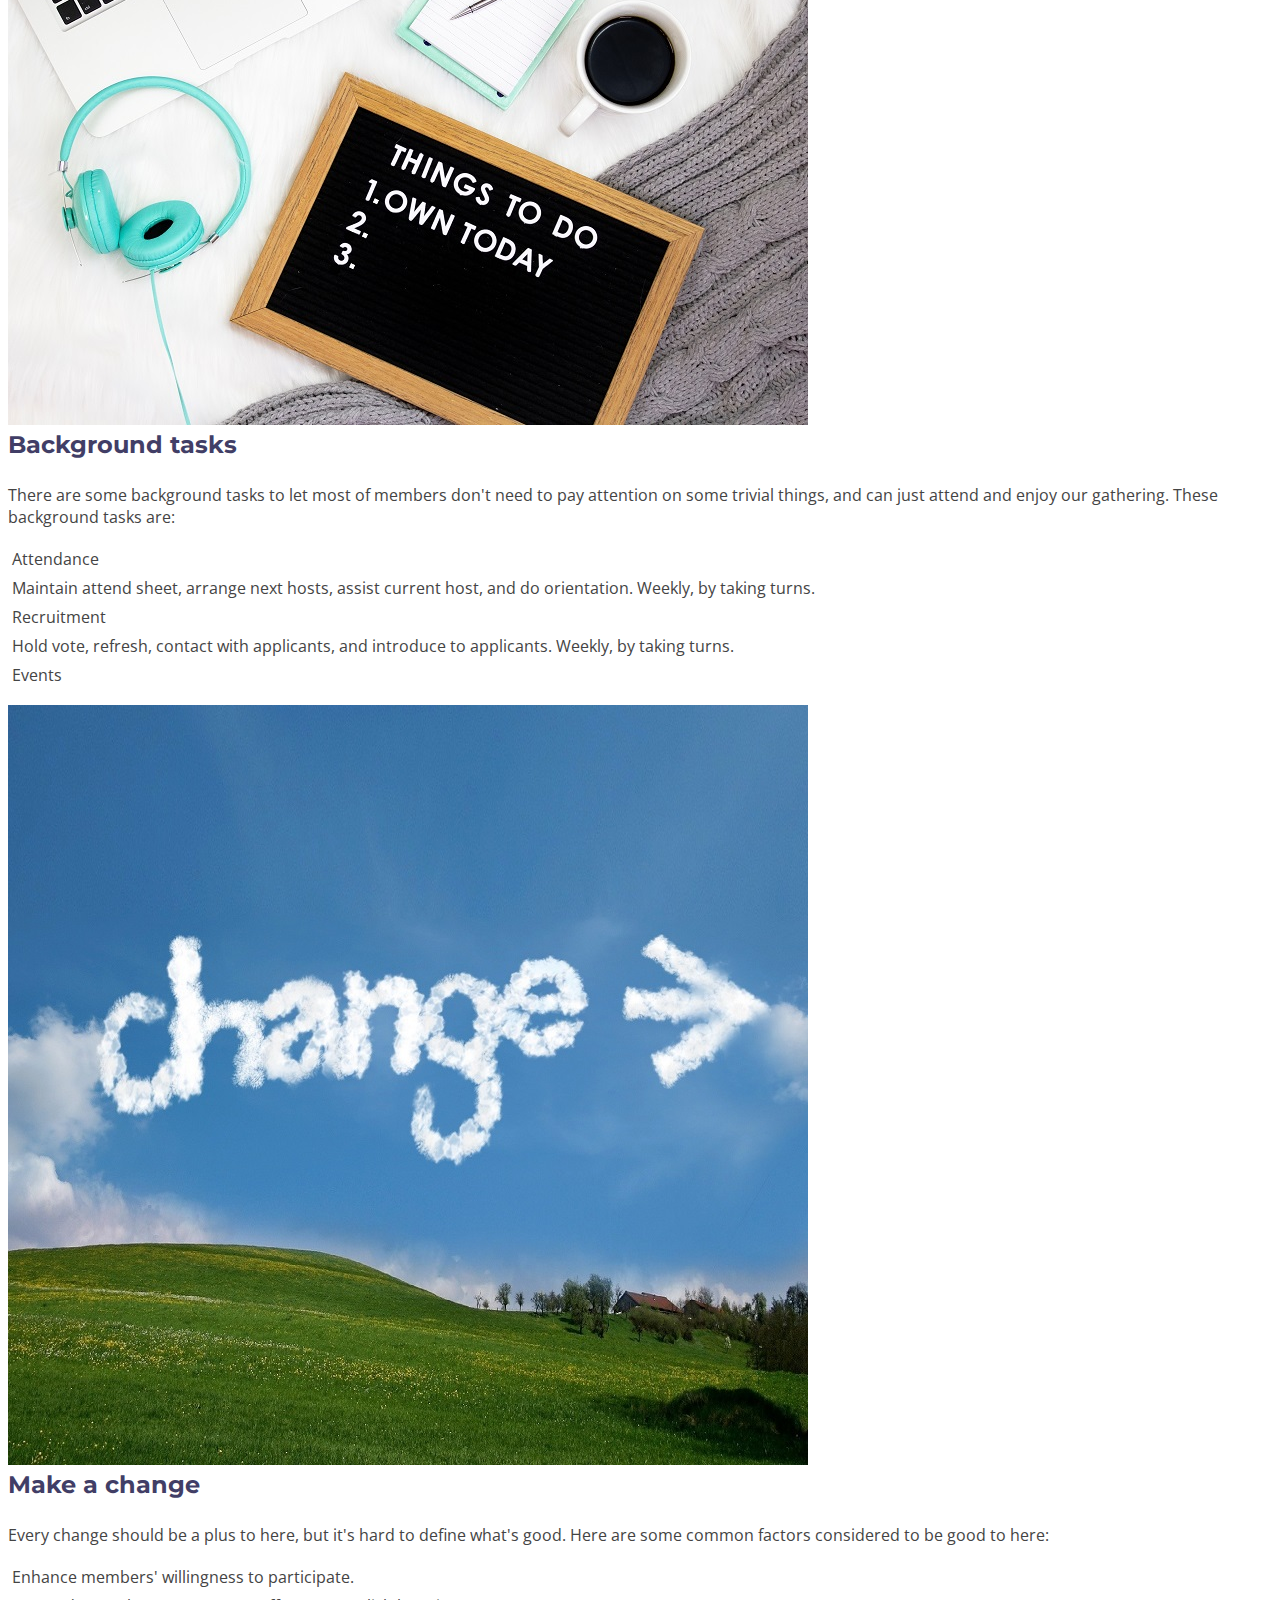
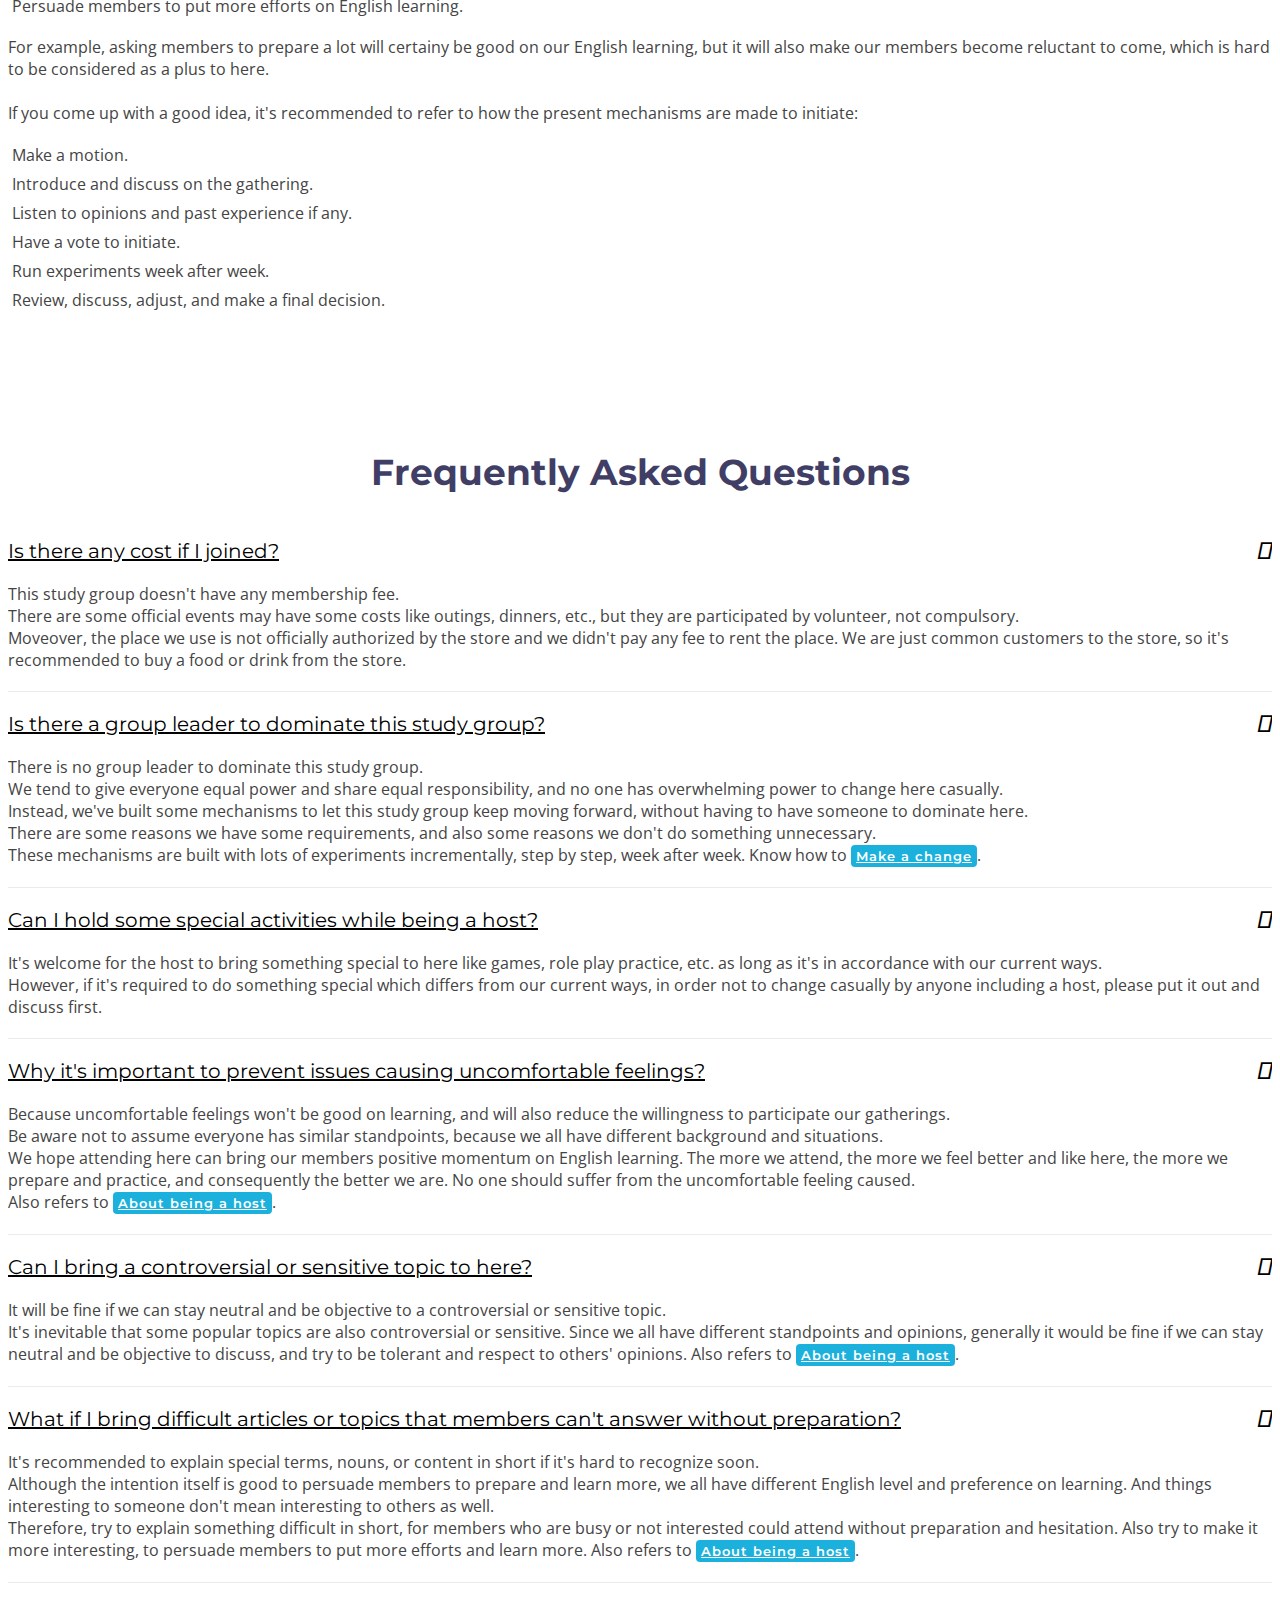
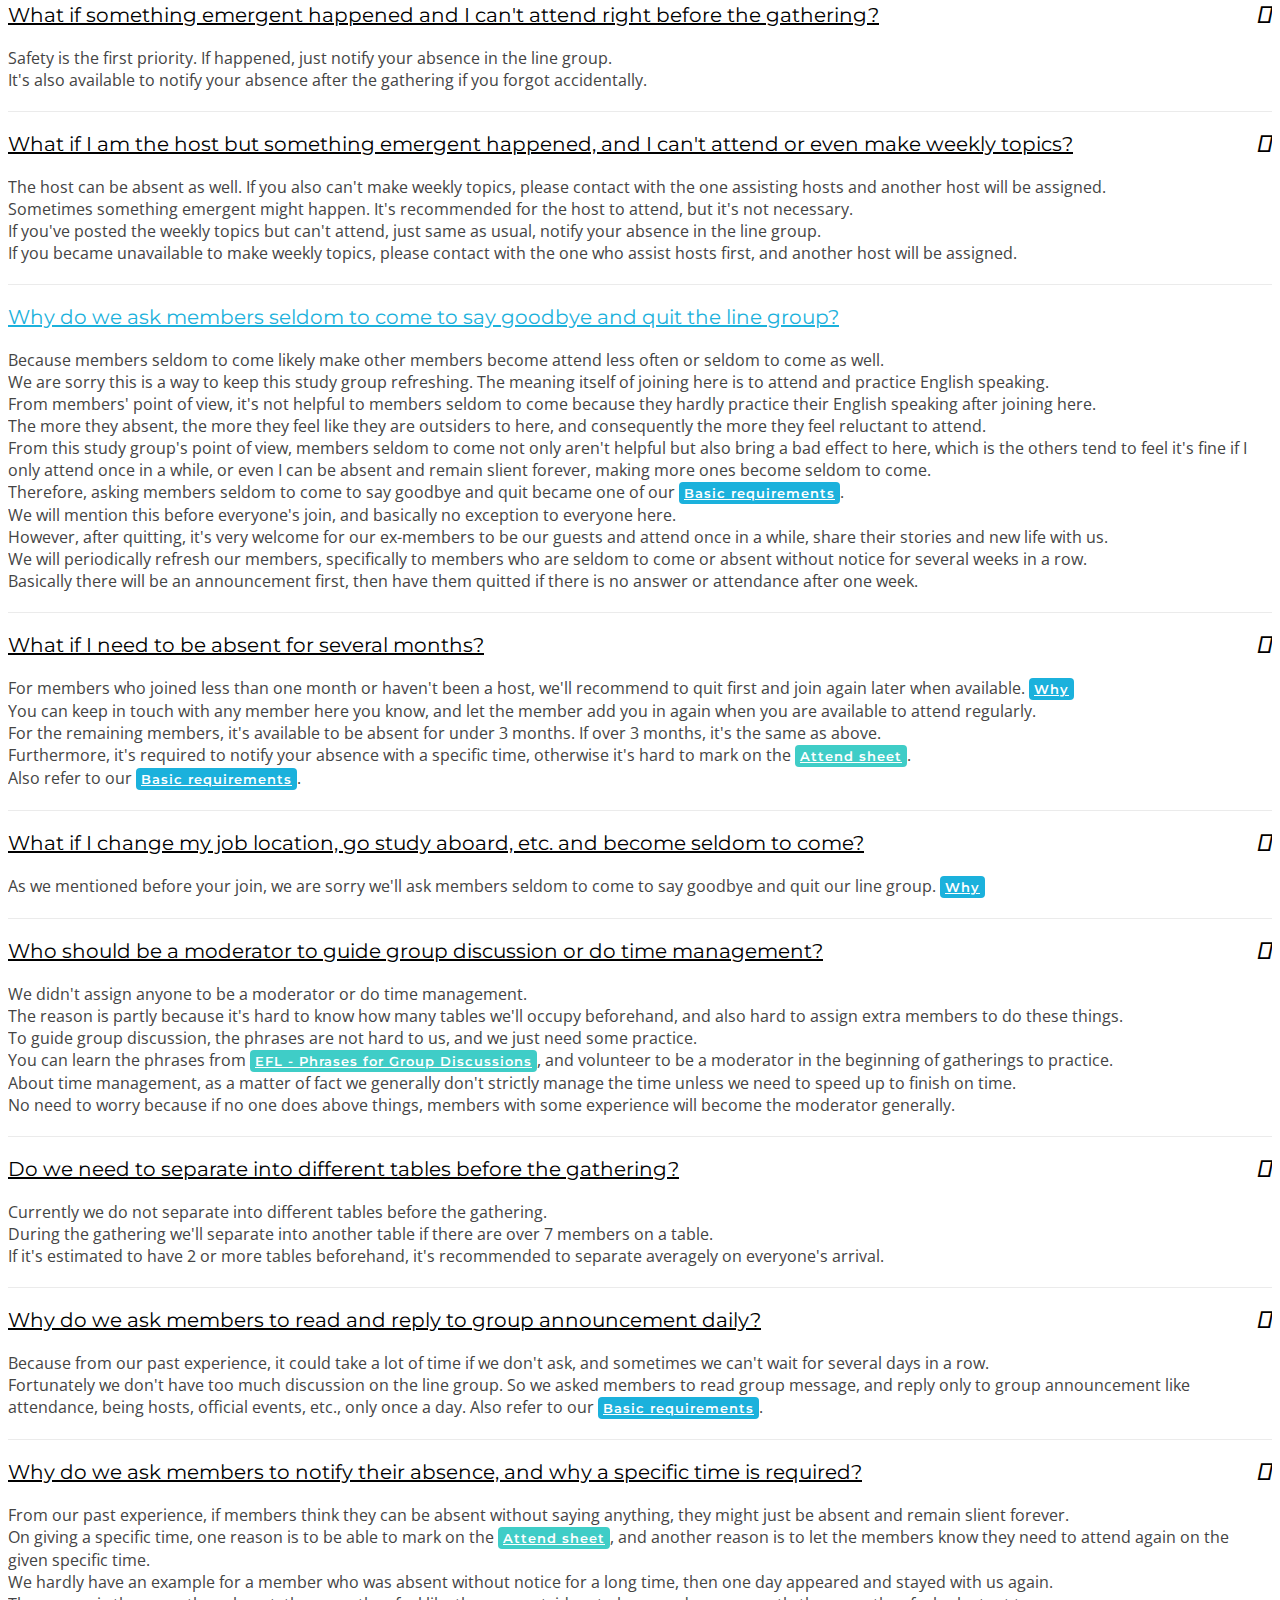
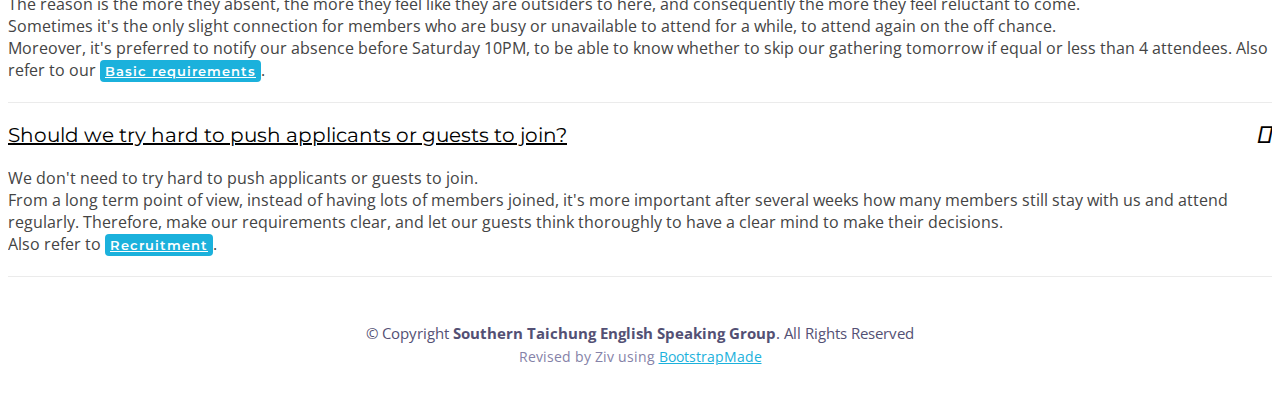
==== commit e82fc9ab: "Add files via upload" ====
--- a/o/index.html
+++ b/o/index.html
@@ -171,8 +171,9 @@
               <div class="icon" style="background: #e6fdfc;"><i class="ion-android-textsms" style="color: #3fcdc7;"></i></div>              
               <h4 class="title"><a href="">Notify your absence</a></h4>
               <p class="description">Send group messages with a specific time. <a onclick="if (!$('#faqNotifyAbsence').hasClass('collapse show')) {$('#faqNotifyAbsenceTitle').click()}" href="#faqNotifyAbsenceTitle" class="div-btn-link-inner scrollto">Why</a> <a onclick="if (!$('#faqAbsentLong').hasClass('collapse show')) {$('#faqAbsentLongTitle').click()}" href="#faqAbsentLongTitle" class="div-btn-link-inner scrollto">Long Absence</a></p>
+              <!-- <p class="description">Preferred time: Before Saturday 10PM. <a onclick="if (!$('#faqAbsentEmergent').hasClass('collapse show')) {$('#faqAbsentEmergentTitle').click()}" href="#faqAbsentEmergentTitle" class="div-btn-link-inner scrollto">More</a></p> -->
               <p class="description">Preferred time: Before Saturday 10PM.</p>
-              <p class="description">Optional: Mark your absence on <a href="https://docs.google.com/spreadsheets/d/1Sn06lQVh1ewfK3UwRmFYdu2llEnk9MUJ29J8izzsYbg/edit#gid=211710257" target="_blank" class="div-btn-link-outer scrollto">Attend sheet</a> <a href="#divAttend" class="div-btn-link-inner scrollto">How</a></p>
+              <p class="description">Our attendance is recorded on <a href="https://docs.google.com/spreadsheets/d/1Sn06lQVh1ewfK3UwRmFYdu2llEnk9MUJ29J8izzsYbg/edit#gid=211710257" target="_blank" class="div-btn-link-outer scrollto">Attend sheet</a> <a href="#divAttend" class="div-btn-link-inner scrollto">How</a></p>
             </div>
           </div>
 
@@ -1069,11 +1070,12 @@
           </li>
 
           <li>
-            <a data-toggle="collapse" href="#faqAbsentEmergent" class="collapsed a_outer">What if something emergent happened and I can't attend right before the gathering? <i class="ion-android-remove"></i></a>
+            <a id="faqAbsentEmergentTitle" data-toggle="collapse" href="#faqAbsentEmergent" class="collapsed a_outer">What if something emergent happened and I can't attend right before the gathering? <i class="ion-android-remove"></i></a>
             <div id="faqAbsentEmergent" class="collapse" data-parent="#faq-list">
               <p>
                 Safety is the first priority. If happened, just notify your absence in the line group.<br>
-                It's also available to notify your absence after the gathering if you forgot accidentally.
+                It's also available to notify your absence after the gathering if you forgot accidentally. 
+                <!-- Also refer to our <a href="#secReqAbsence" class="btn-link-inner scrollto">Basic requirements</a>. -->
               </p>
             </div>
           </li>
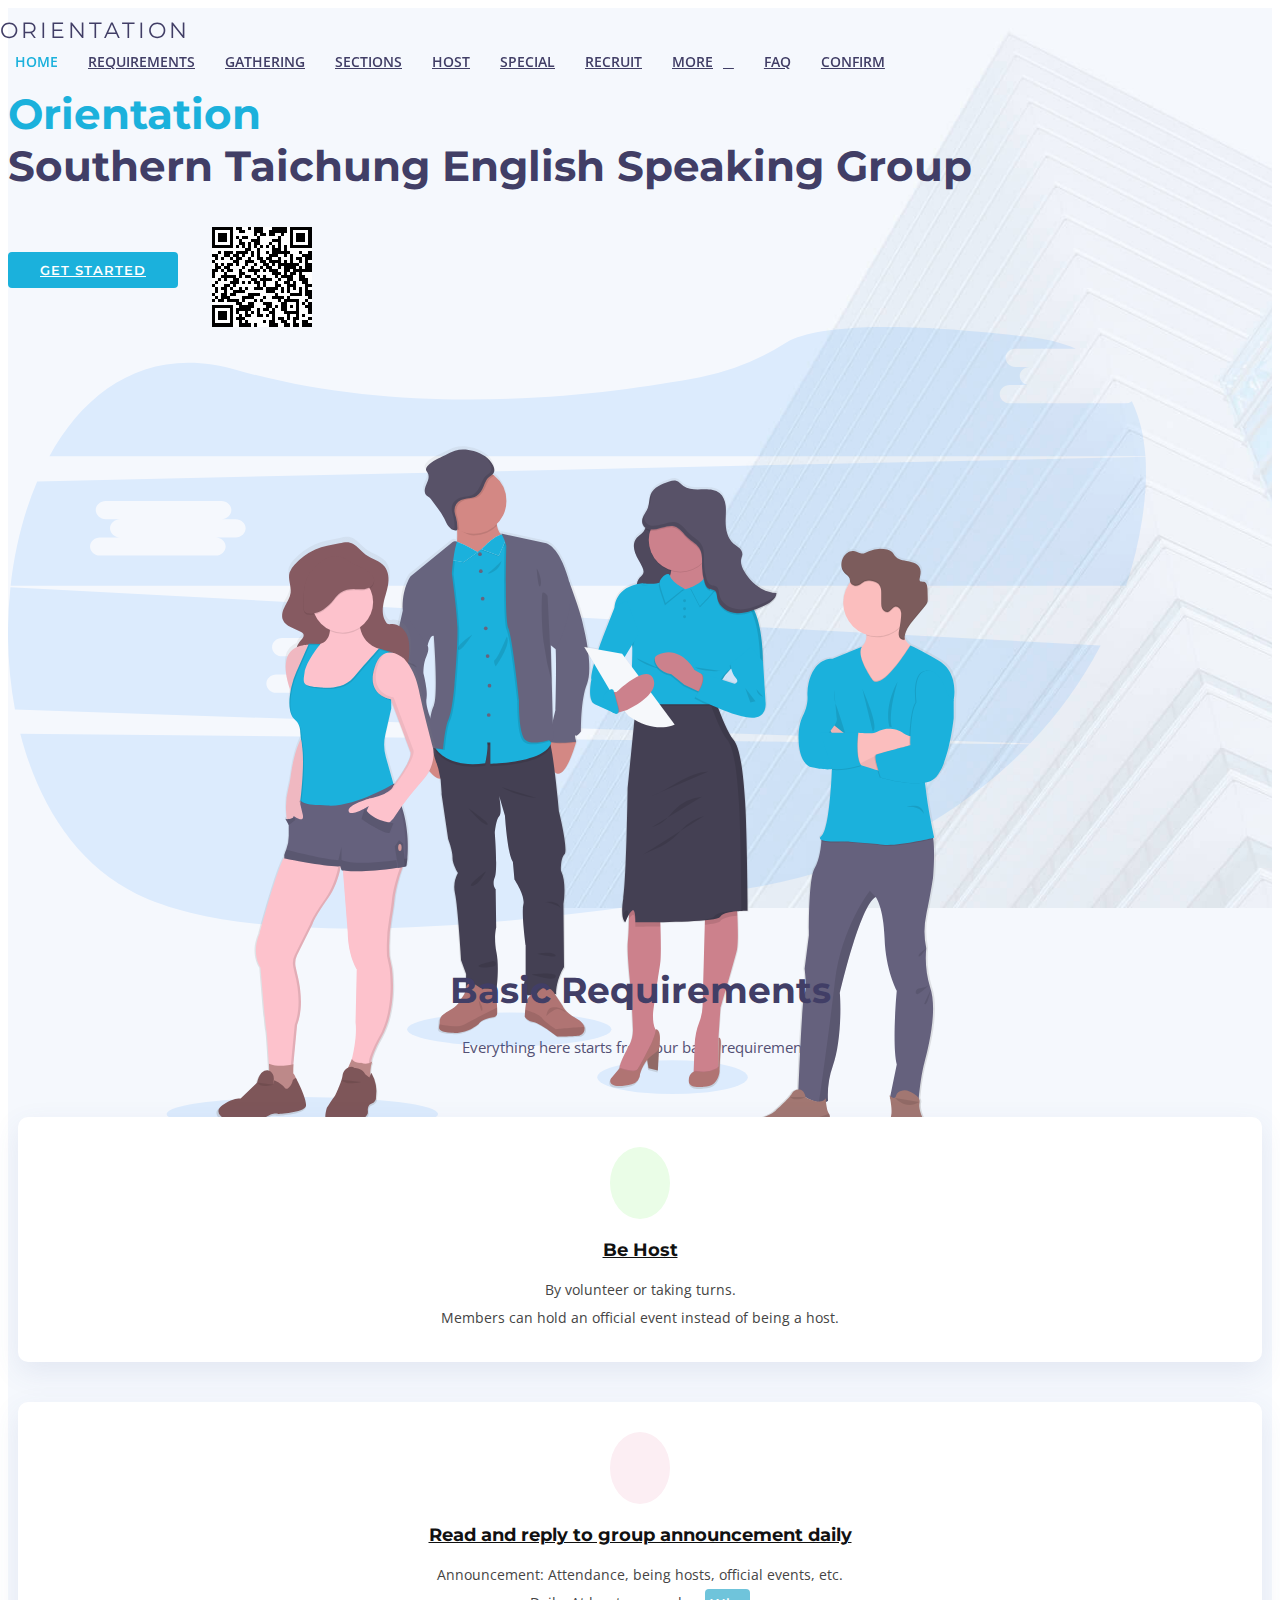
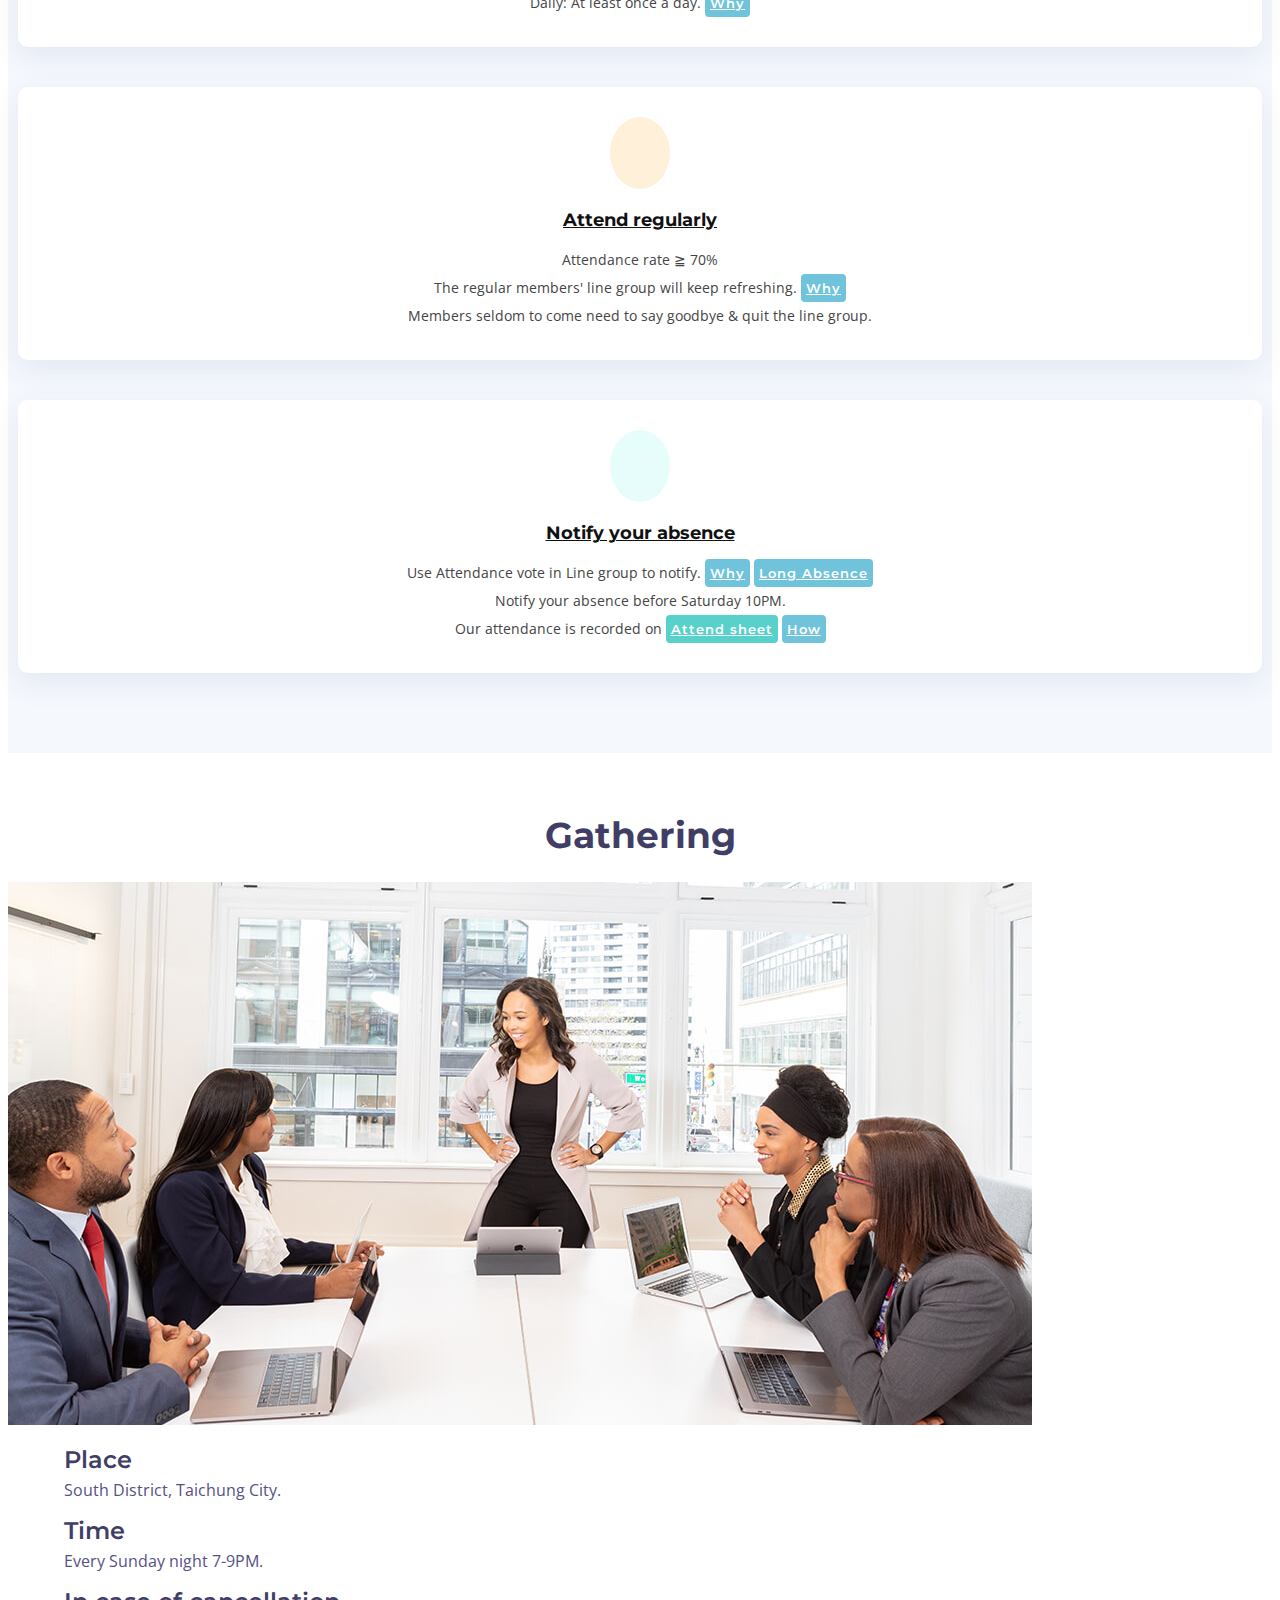
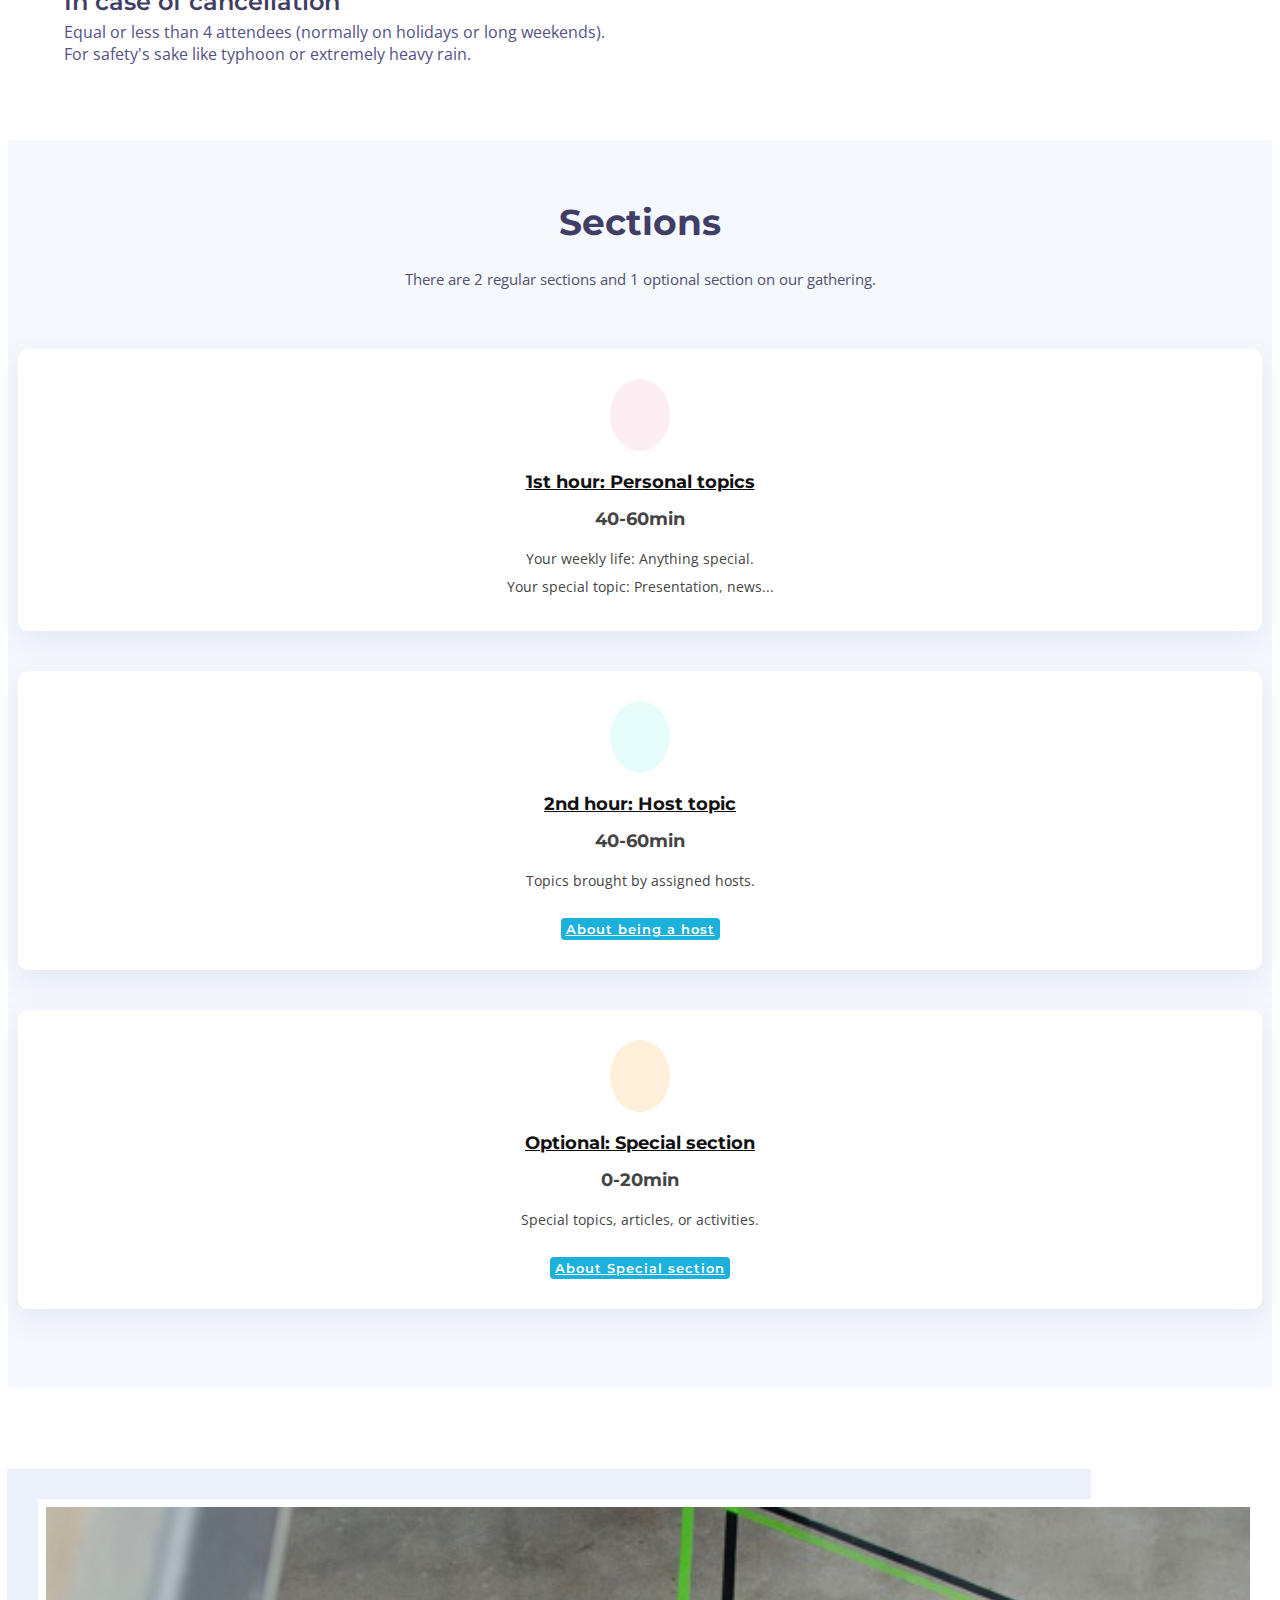
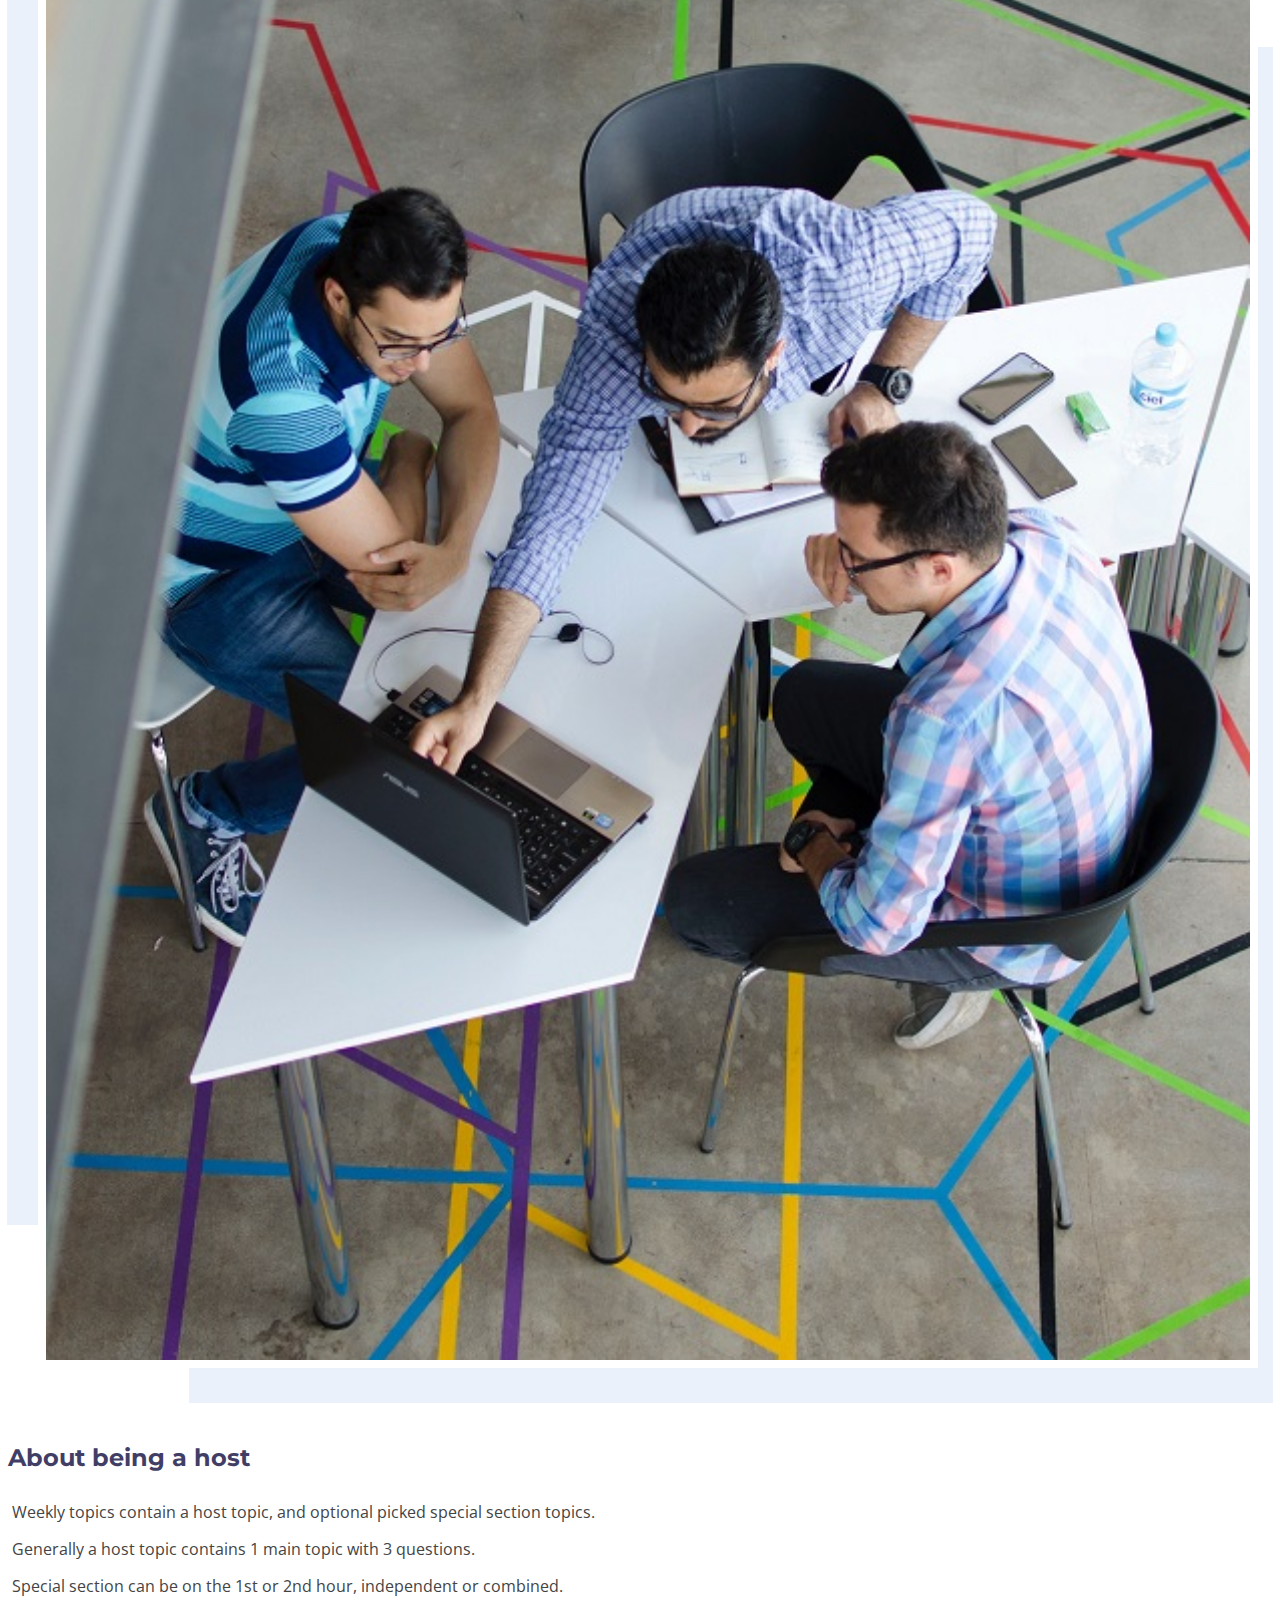
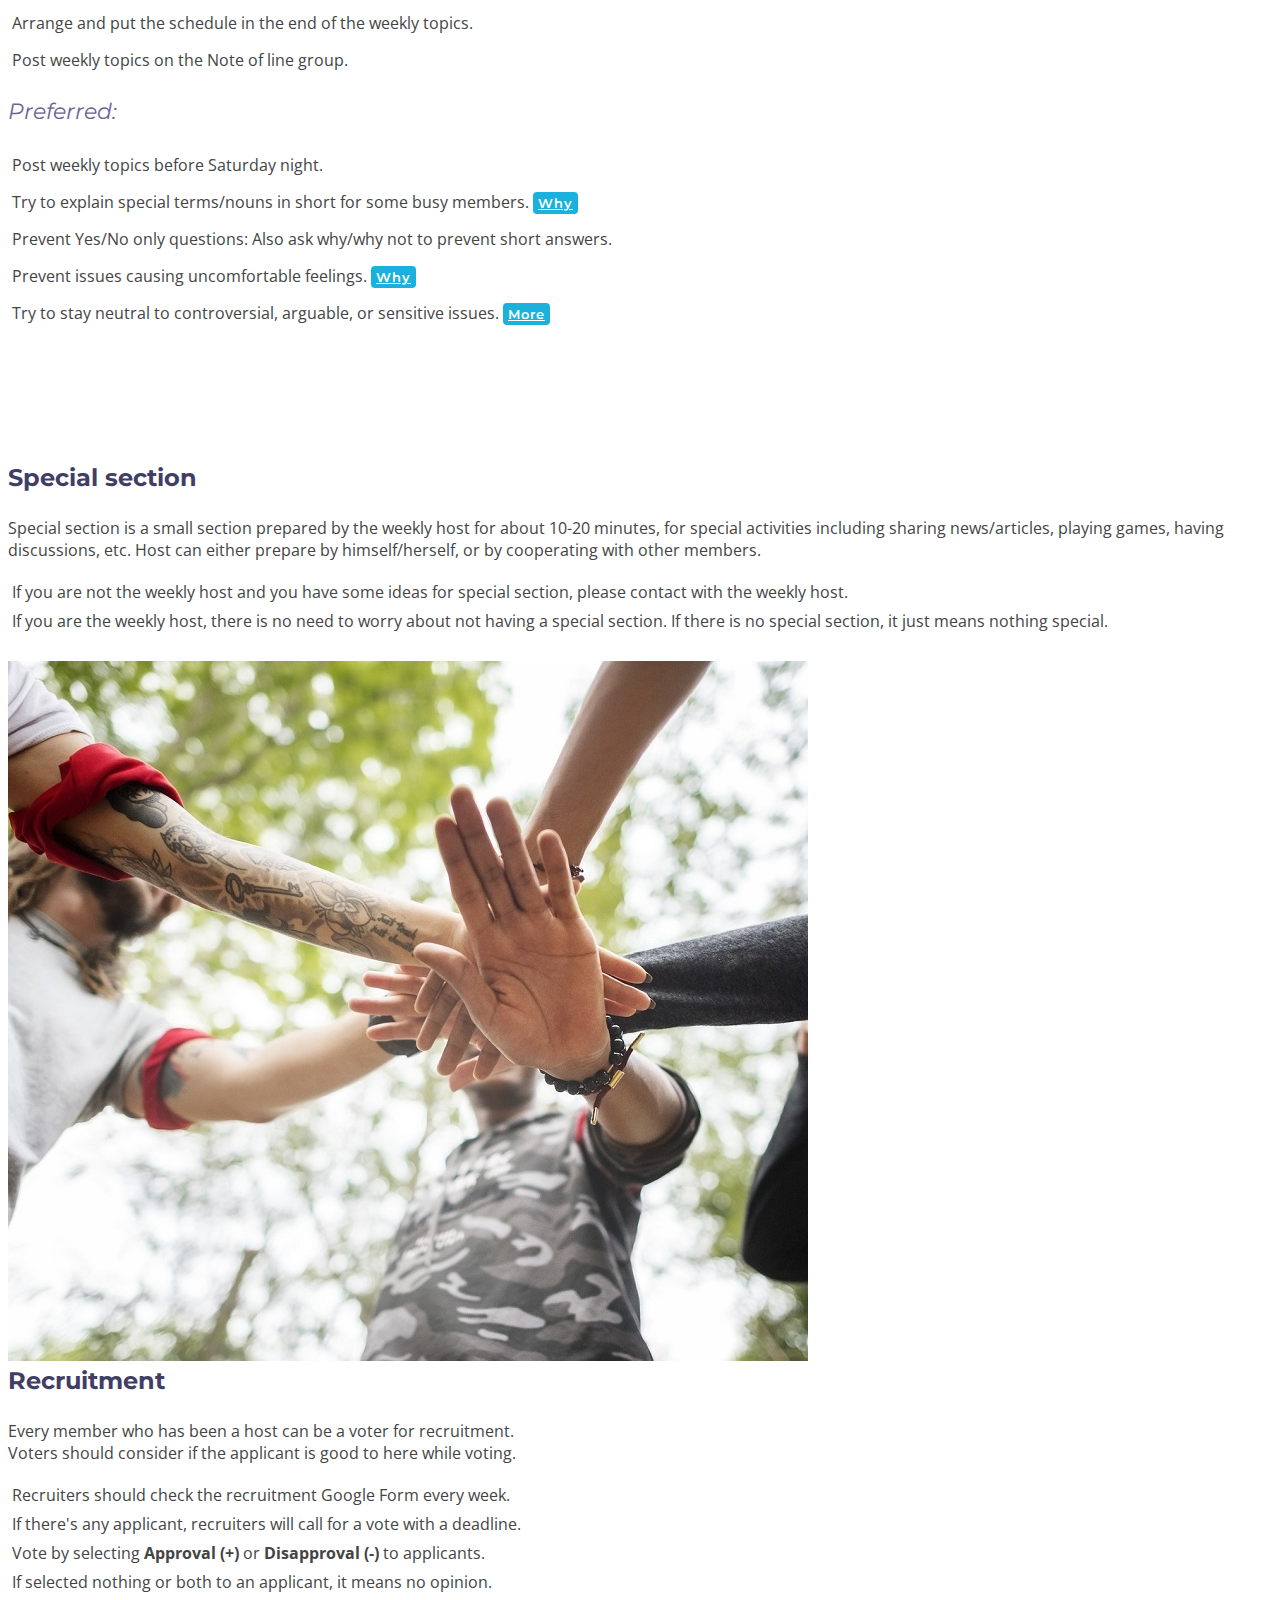
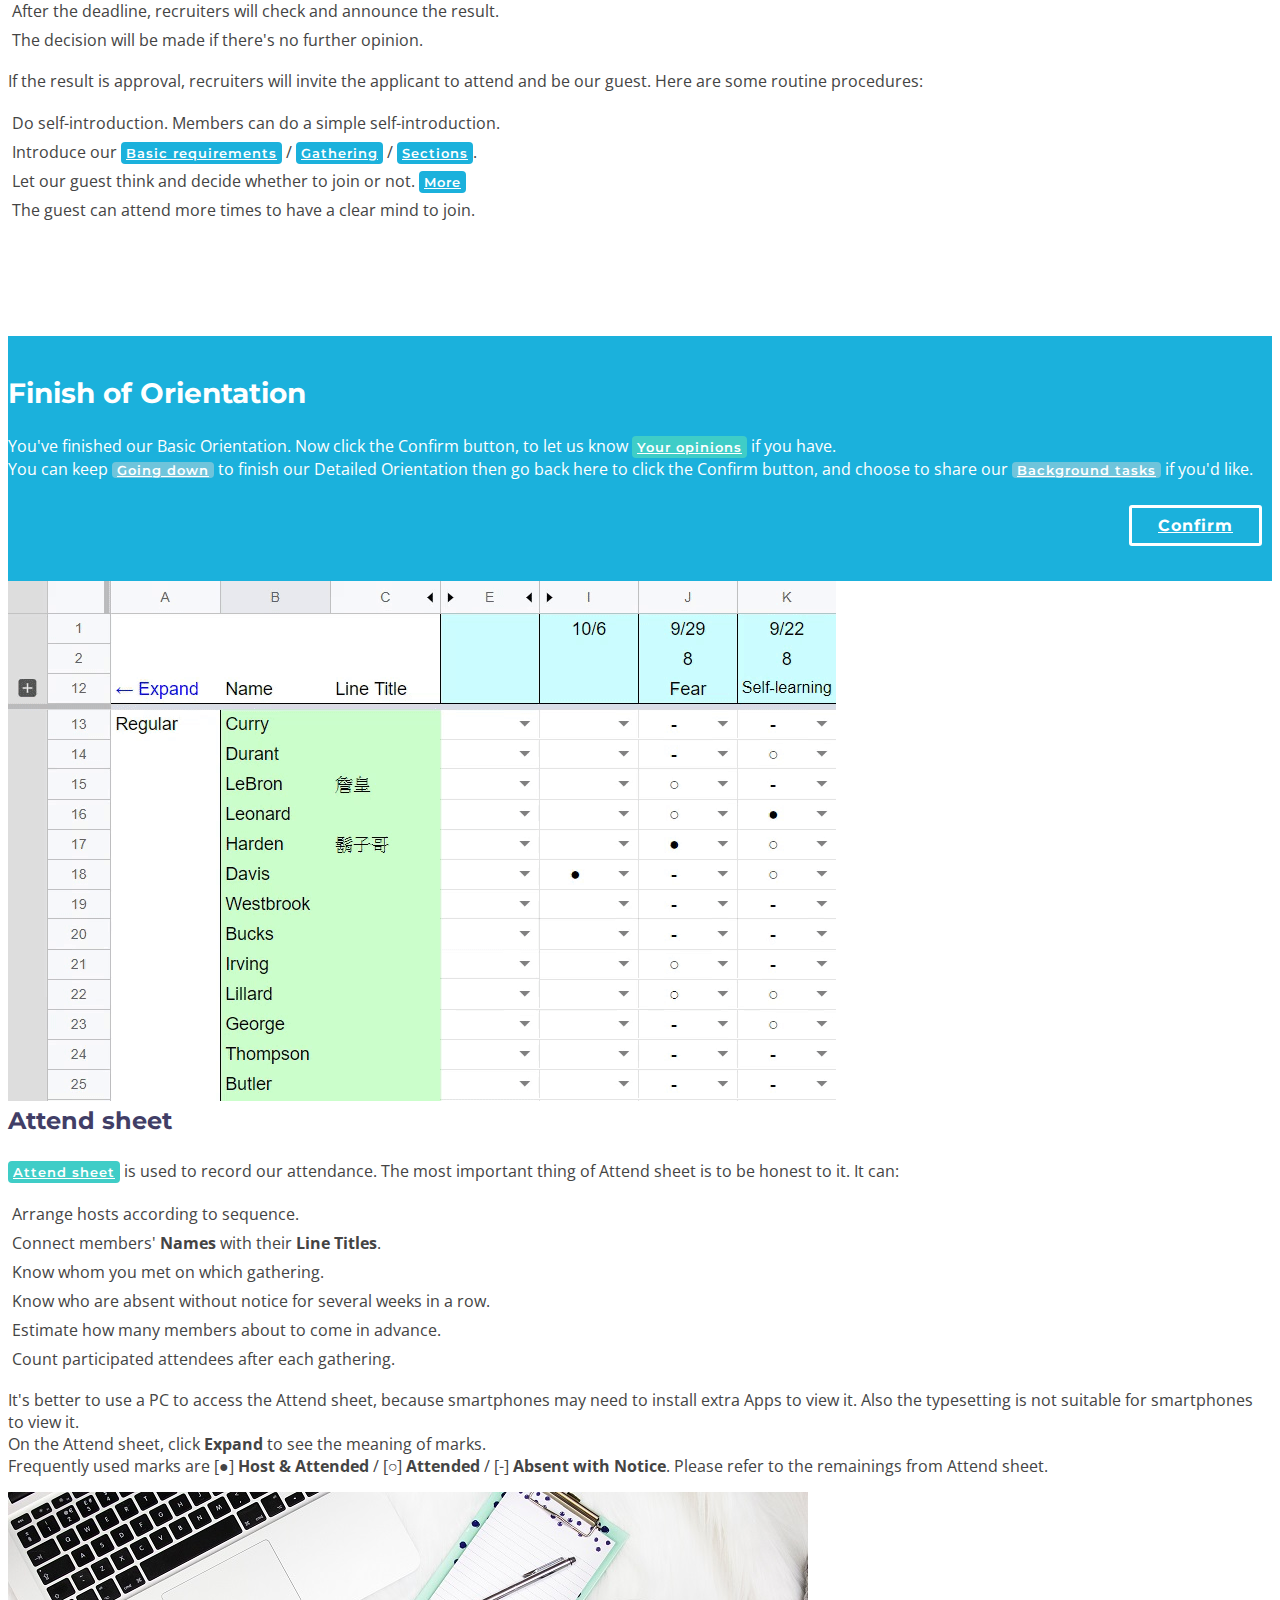
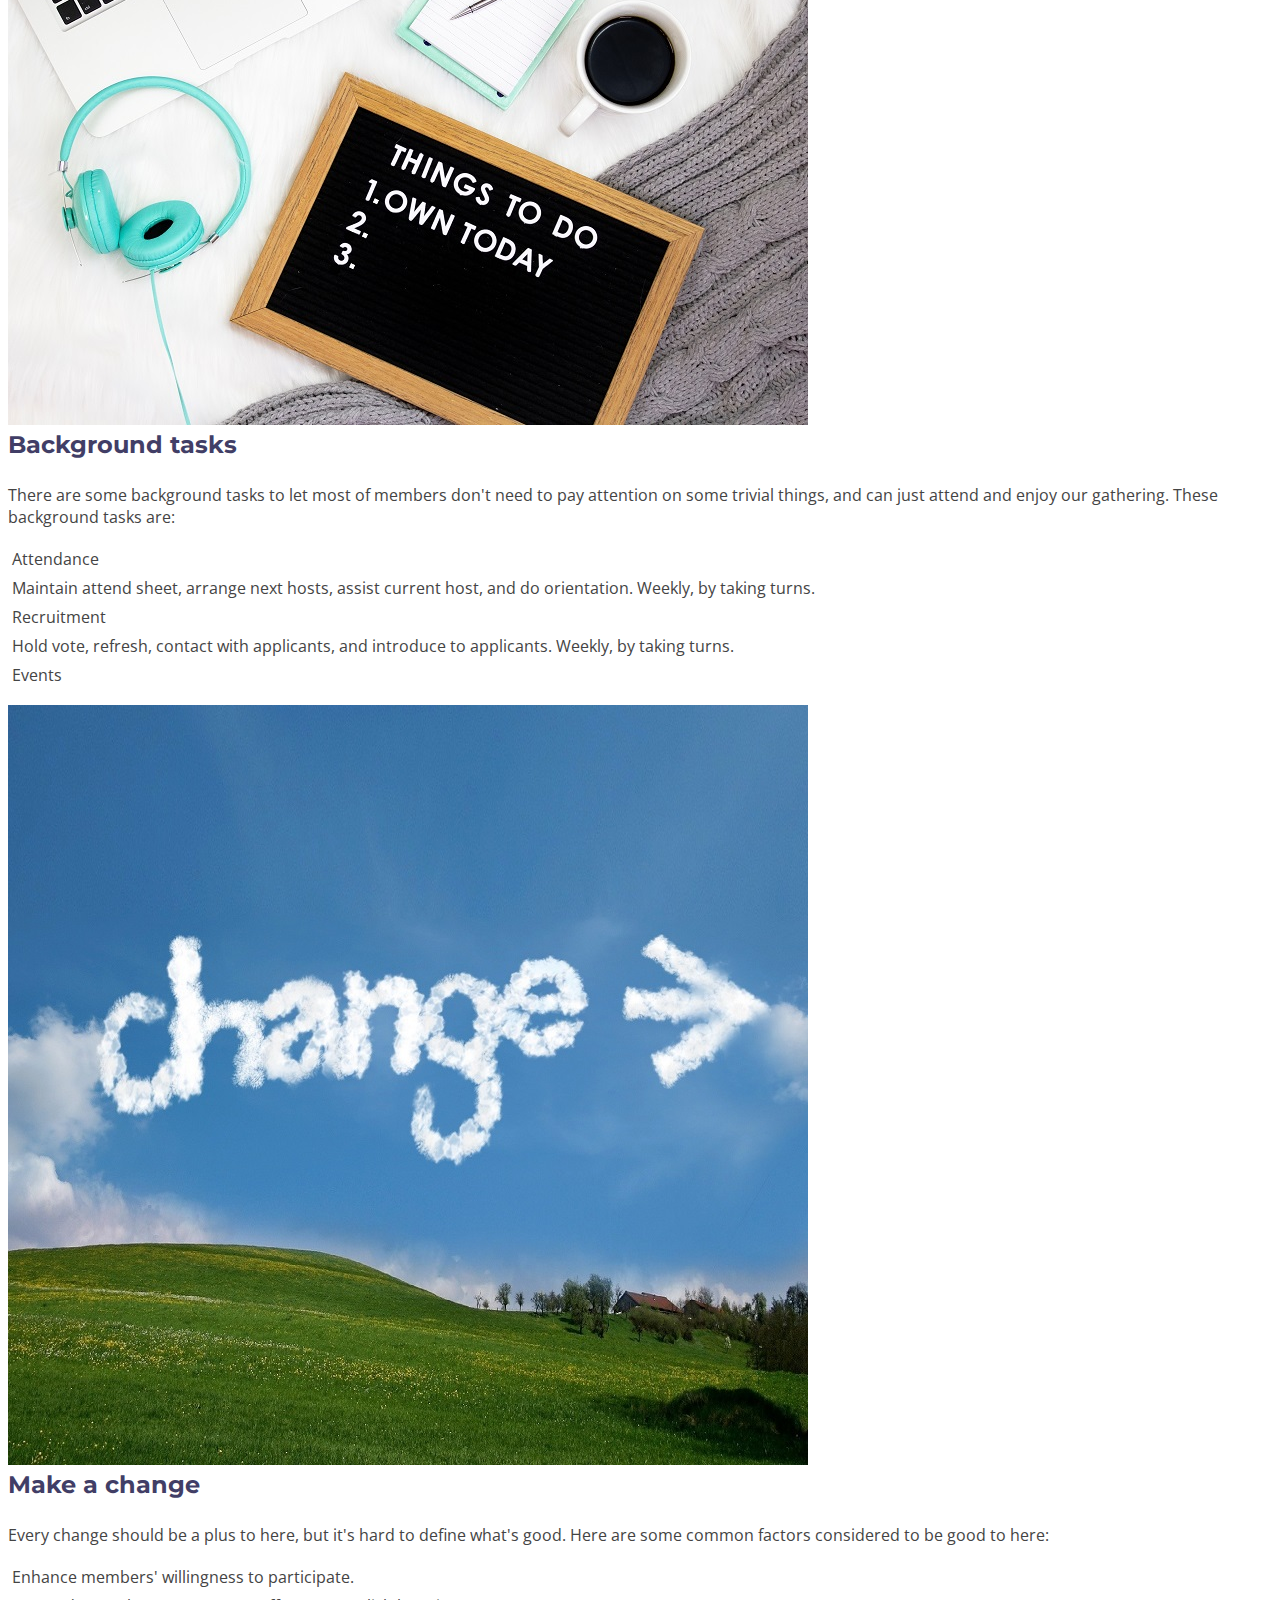
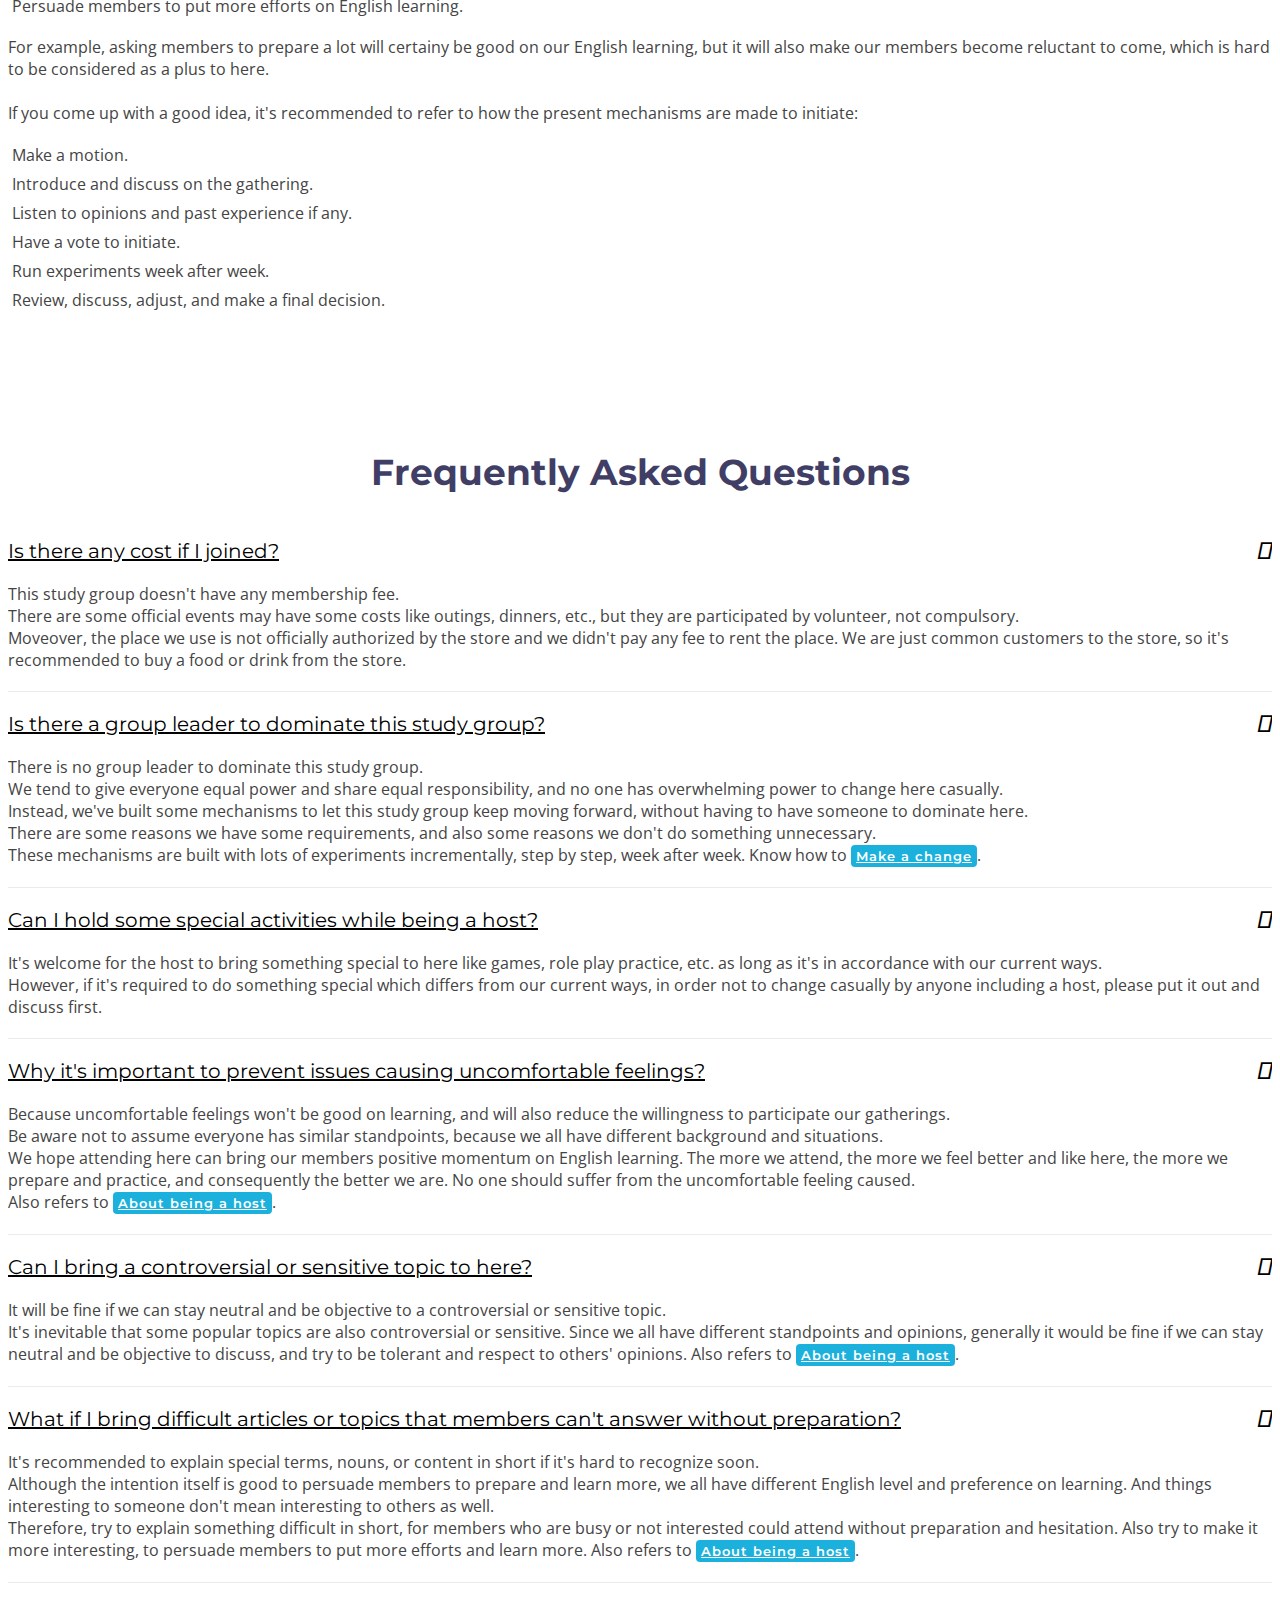
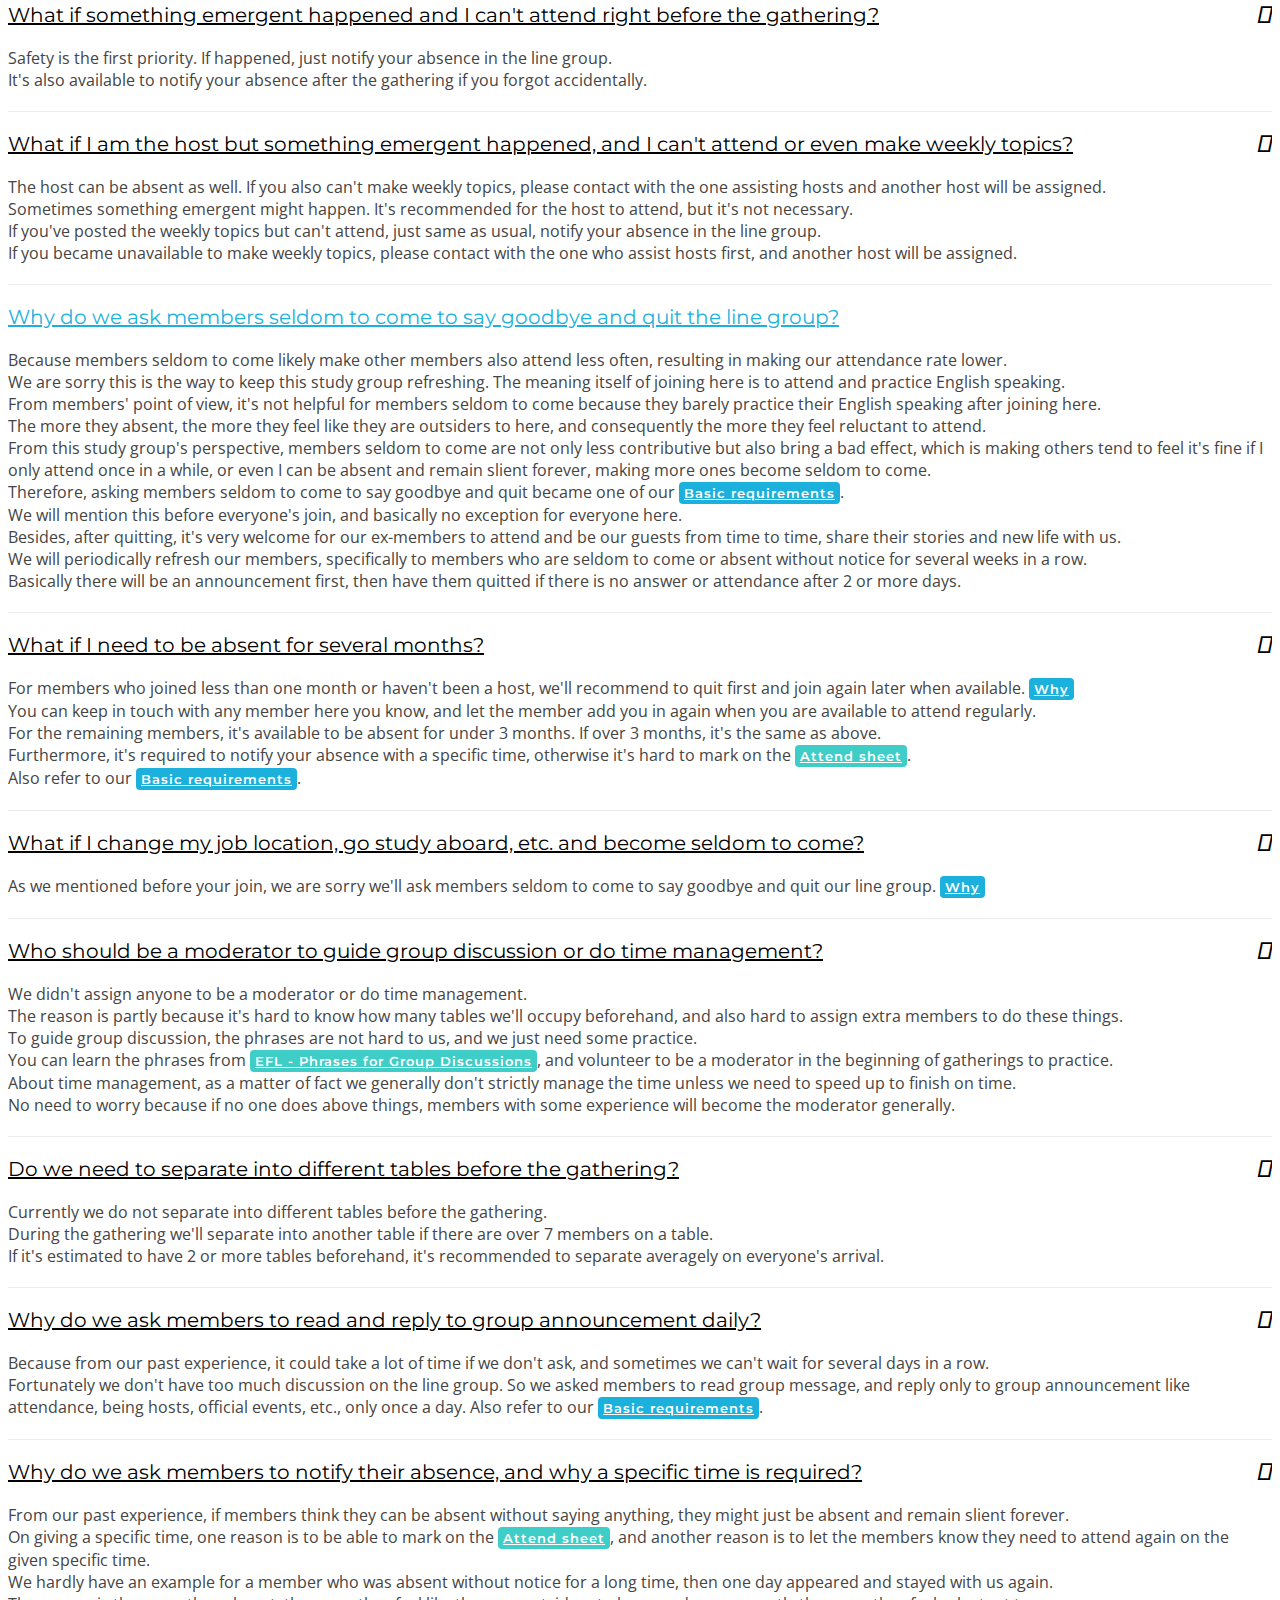
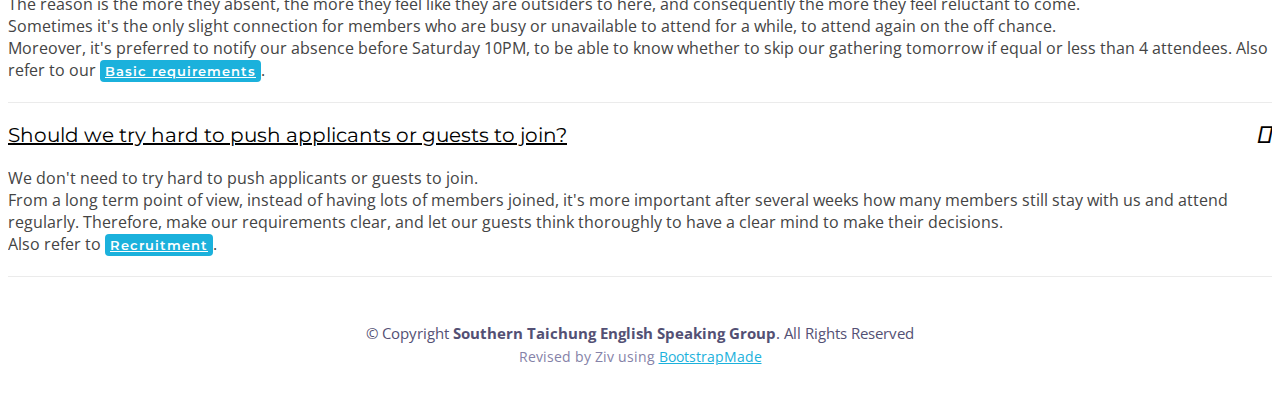
==== commit 2f2a8caa: "Add files via upload" ====
--- a/o/index.html
+++ b/o/index.html
@@ -170,9 +170,9 @@
             <div class="box">
               <div class="icon" style="background: #e6fdfc;"><i class="ion-android-textsms" style="color: #3fcdc7;"></i></div>              
               <h4 class="title"><a href="">Notify your absence</a></h4>
-              <p class="description">Send group messages with a specific time. <a onclick="if (!$('#faqNotifyAbsence').hasClass('collapse show')) {$('#faqNotifyAbsenceTitle').click()}" href="#faqNotifyAbsenceTitle" class="div-btn-link-inner scrollto">Why</a> <a onclick="if (!$('#faqAbsentLong').hasClass('collapse show')) {$('#faqAbsentLongTitle').click()}" href="#faqAbsentLongTitle" class="div-btn-link-inner scrollto">Long Absence</a></p>
+              <p class="description">Use Attendance vote in Line group to notify. <a onclick="if (!$('#faqNotifyAbsence').hasClass('collapse show')) {$('#faqNotifyAbsenceTitle').click()}" href="#faqNotifyAbsenceTitle" class="div-btn-link-inner scrollto">Why</a> <a onclick="if (!$('#faqAbsentLong').hasClass('collapse show')) {$('#faqAbsentLongTitle').click()}" href="#faqAbsentLongTitle" class="div-btn-link-inner scrollto">Long Absence</a></p>
               <!-- <p class="description">Preferred time: Before Saturday 10PM. <a onclick="if (!$('#faqAbsentEmergent').hasClass('collapse show')) {$('#faqAbsentEmergentTitle').click()}" href="#faqAbsentEmergentTitle" class="div-btn-link-inner scrollto">More</a></p> -->
-              <p class="description">Preferred time: Before Saturday 10PM.</p>
+              <p class="description">Notify your absence before Saturday 10PM.</p>
               <p class="description">Our attendance is recorded on <a href="https://docs.google.com/spreadsheets/d/1Sn06lQVh1ewfK3UwRmFYdu2llEnk9MUJ29J8izzsYbg/edit#gid=211710257" target="_blank" class="div-btn-link-outer scrollto">Attend sheet</a> <a href="#divAttend" class="div-btn-link-inner scrollto">How</a></p>
             </div>
           </div>
@@ -1096,16 +1096,16 @@
             <a id="faqAbsentQuitTitle" data-toggle="collapse" href="#faqAbsentQuit" class="collapse a_outer">Why do we ask members seldom to come to say goodbye and quit the line group? <i class="ion-android-remove"></i></a>
             <div id="faqAbsentQuit" class="collapse show" data-parent="#faq-list">
               <p>
-                Because members seldom to come likely make other members become attend less often or seldom to come as well.<br>
-                We are sorry this is a way to keep this study group refreshing. The meaning itself of joining here is to attend and practice English speaking.<br>
-                From members' point of view, it's not helpful to members seldom to come because they hardly practice their English speaking after joining here.<br>
+                Because members seldom to come likely make other members also attend less often, resulting in making our attendance rate lower.<br>
+                We are sorry this is the way to keep this study group refreshing. The meaning itself of joining here is to attend and practice English speaking.<br>
+                From members' point of view, it's not helpful for members seldom to come because they barely practice their English speaking after joining here.<br>
                 The more they absent, the more they feel like they are outsiders to here, and consequently the more they feel reluctant to attend.<br>
-                From this study group's point of view, members seldom to come not only aren't helpful but also bring a bad effect to here, which is the others tend to feel it's fine if I only attend once in a while, or even I can be absent and remain slient forever, making more ones become seldom to come.<br>
+                From this study group's perspective, members seldom to come are not only less contributive but also bring a bad effect, which is making others tend to feel it's fine if I only attend once in a while, or even I can be absent and remain slient forever, making more ones become seldom to come.<br>
                 Therefore, asking members seldom to come to say goodbye and quit became one of our <a href="#secReqAttend" class="btn-link-inner scrollto">Basic requirements</a>.<br>
-                We will mention this before everyone's join, and basically no exception to everyone here.<br>
-                However, after quitting, it's  very welcome for our ex-members to be our guests and attend once in a while, share their stories and new life with us.<br>
+                We will mention this before everyone's join, and basically no exception for everyone here.<br>
+                Besides, after quitting, it's very welcome for our ex-members to attend and be our guests from time to time, share their stories and new life with us.<br>
                 We will periodically refresh our members, specifically to members who are seldom to come or absent without notice for several weeks in a row.<br>
-                Basically there will be an announcement first, then have them quitted if there is no answer or attendance after one week.<br>                
+                Basically there will be an announcement first, then have them quitted if there is no answer or attendance after 2 or more days.<br>                
               </p>
             </div>
           </li>
@@ -1353,7 +1353,7 @@
     });
     
     function makeCode () {		      
-        qrcode.makeCode("http://esg.nctu.me/o/");
+        qrcode.makeCode("http://stcesg.mooo.com/o/");
     }
     
     makeCode();
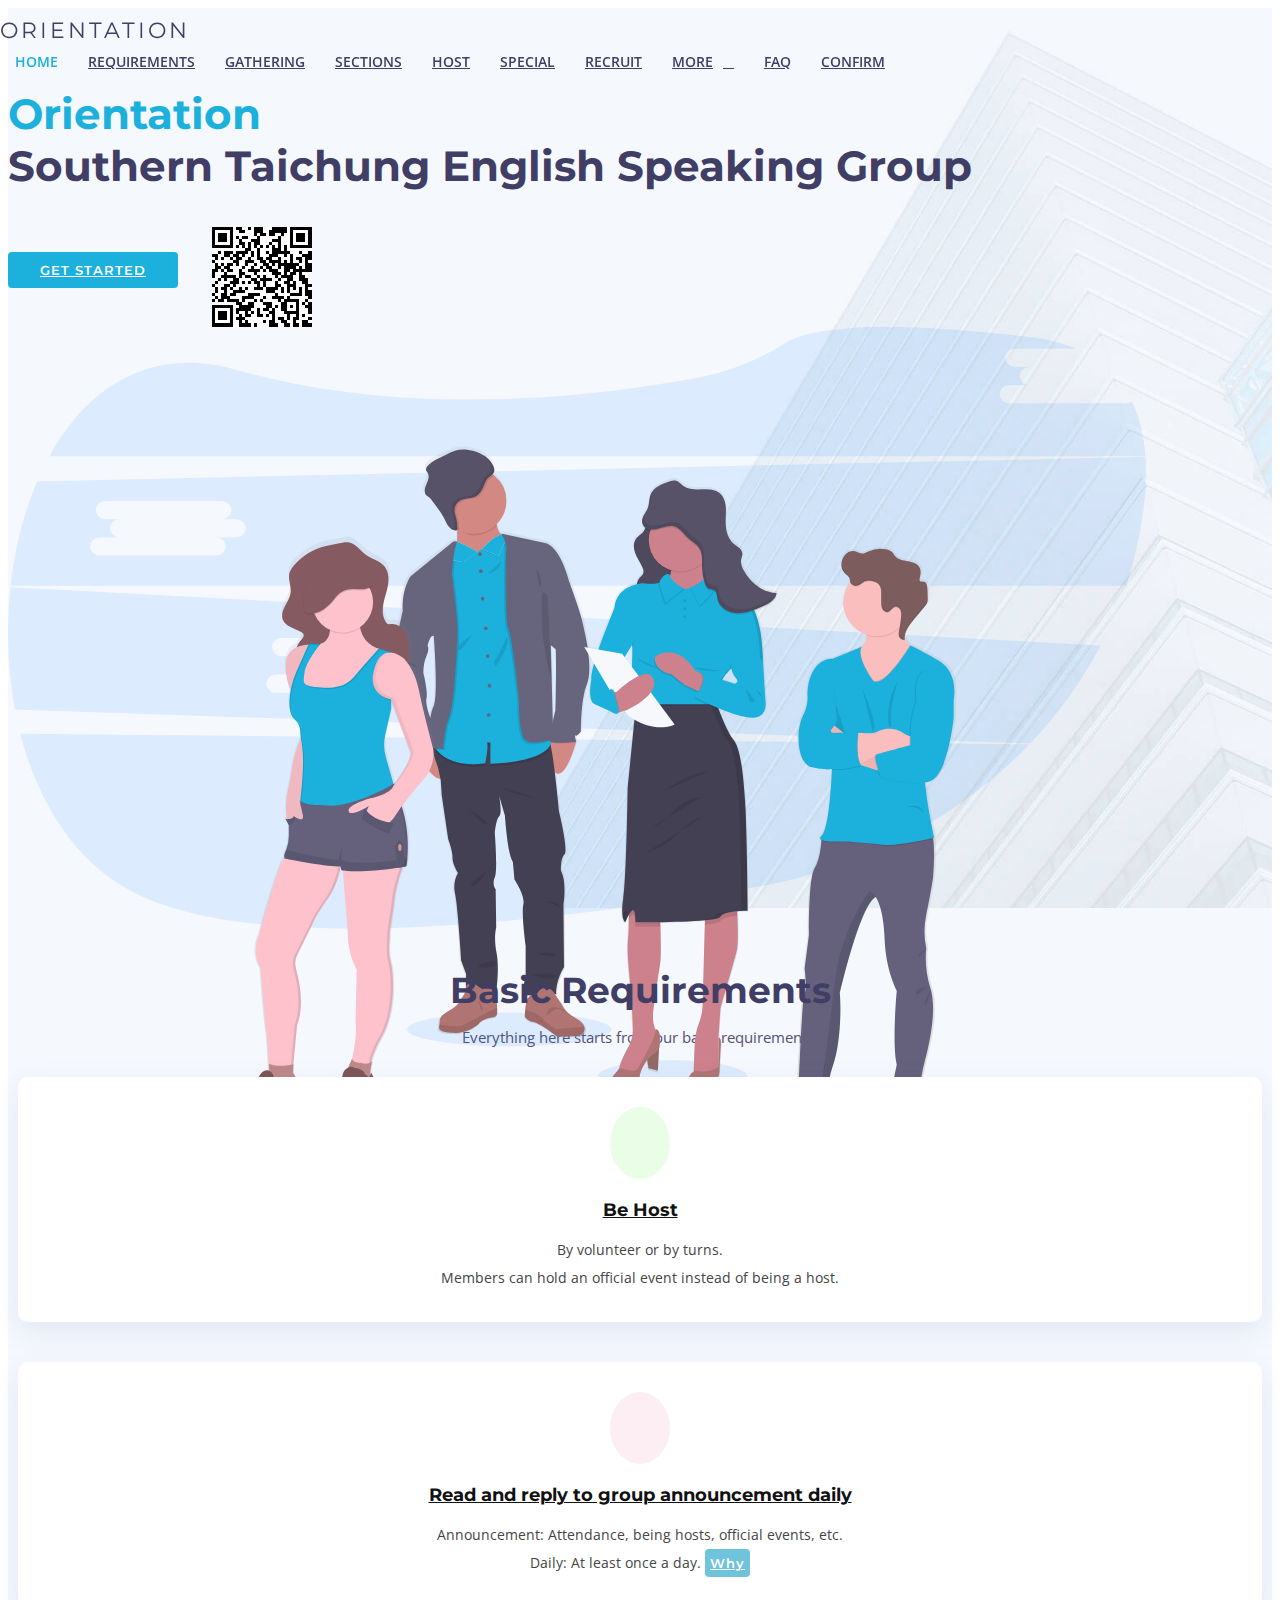
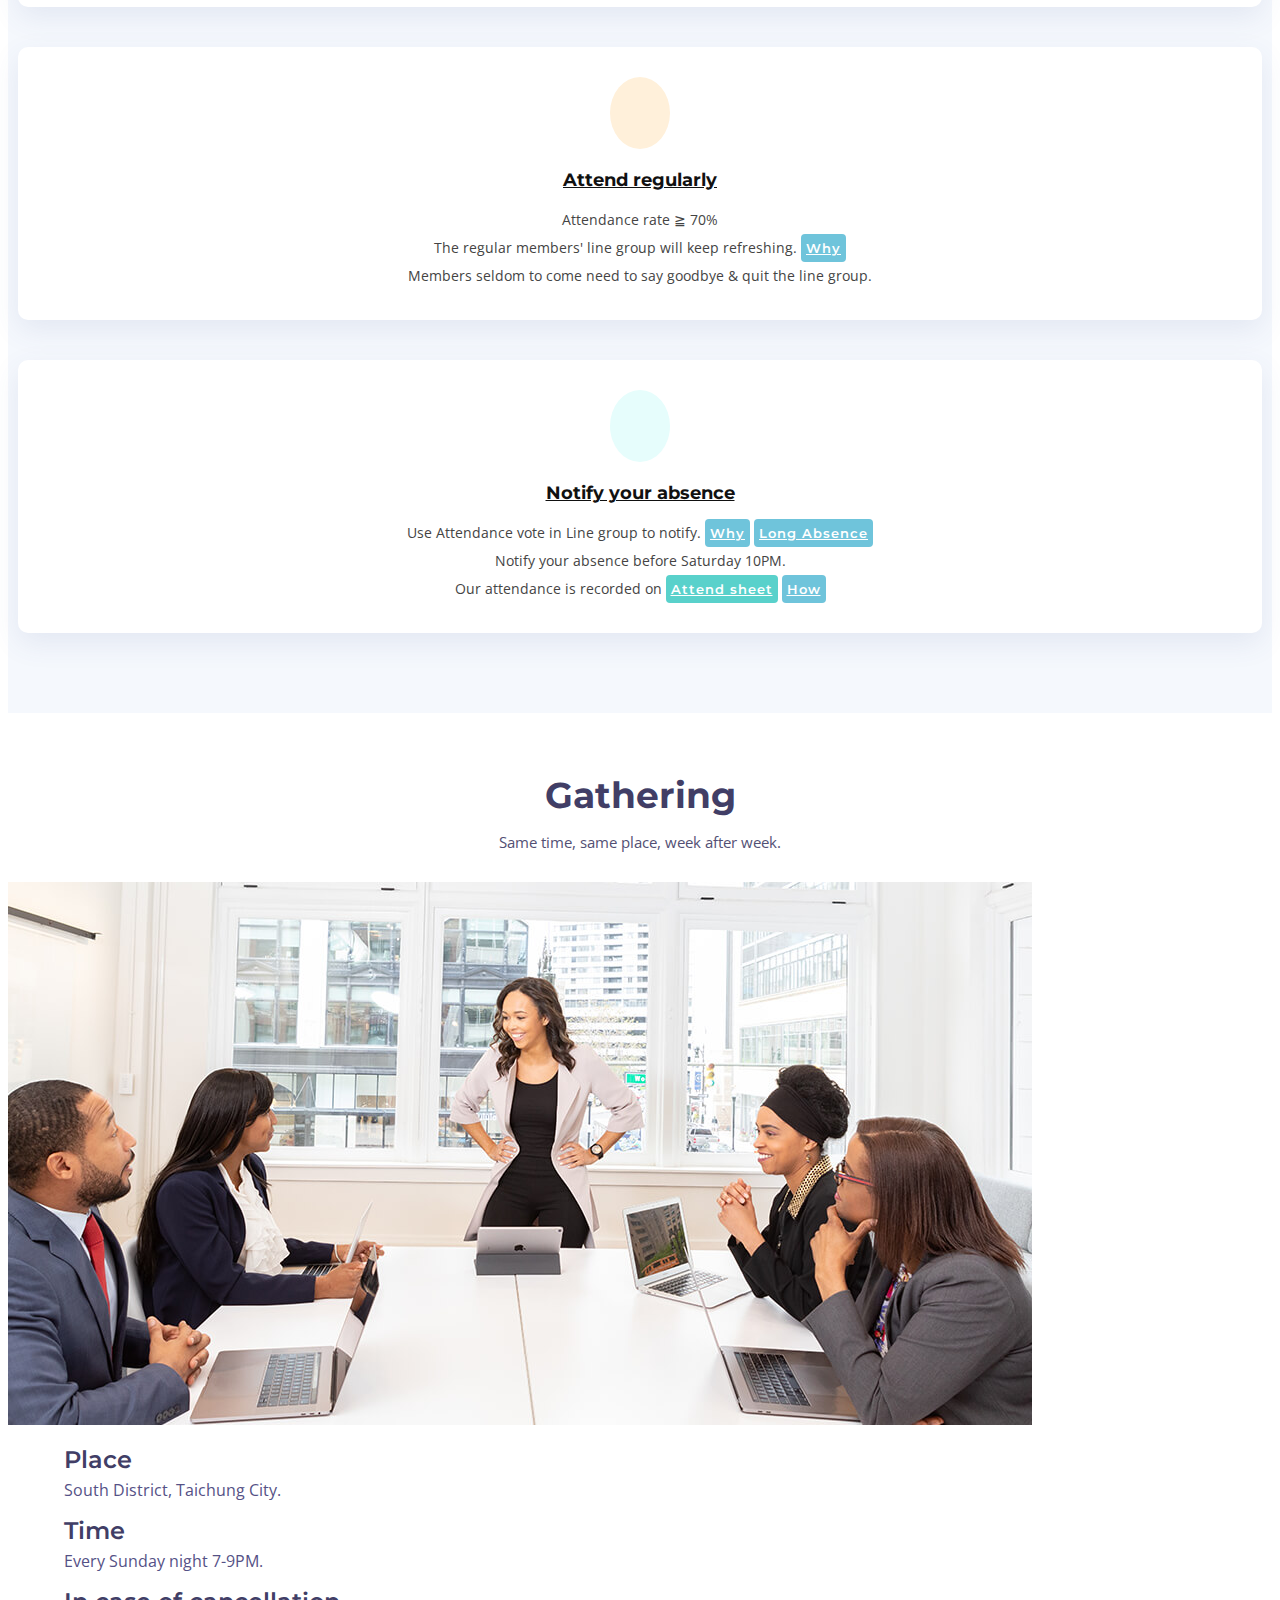
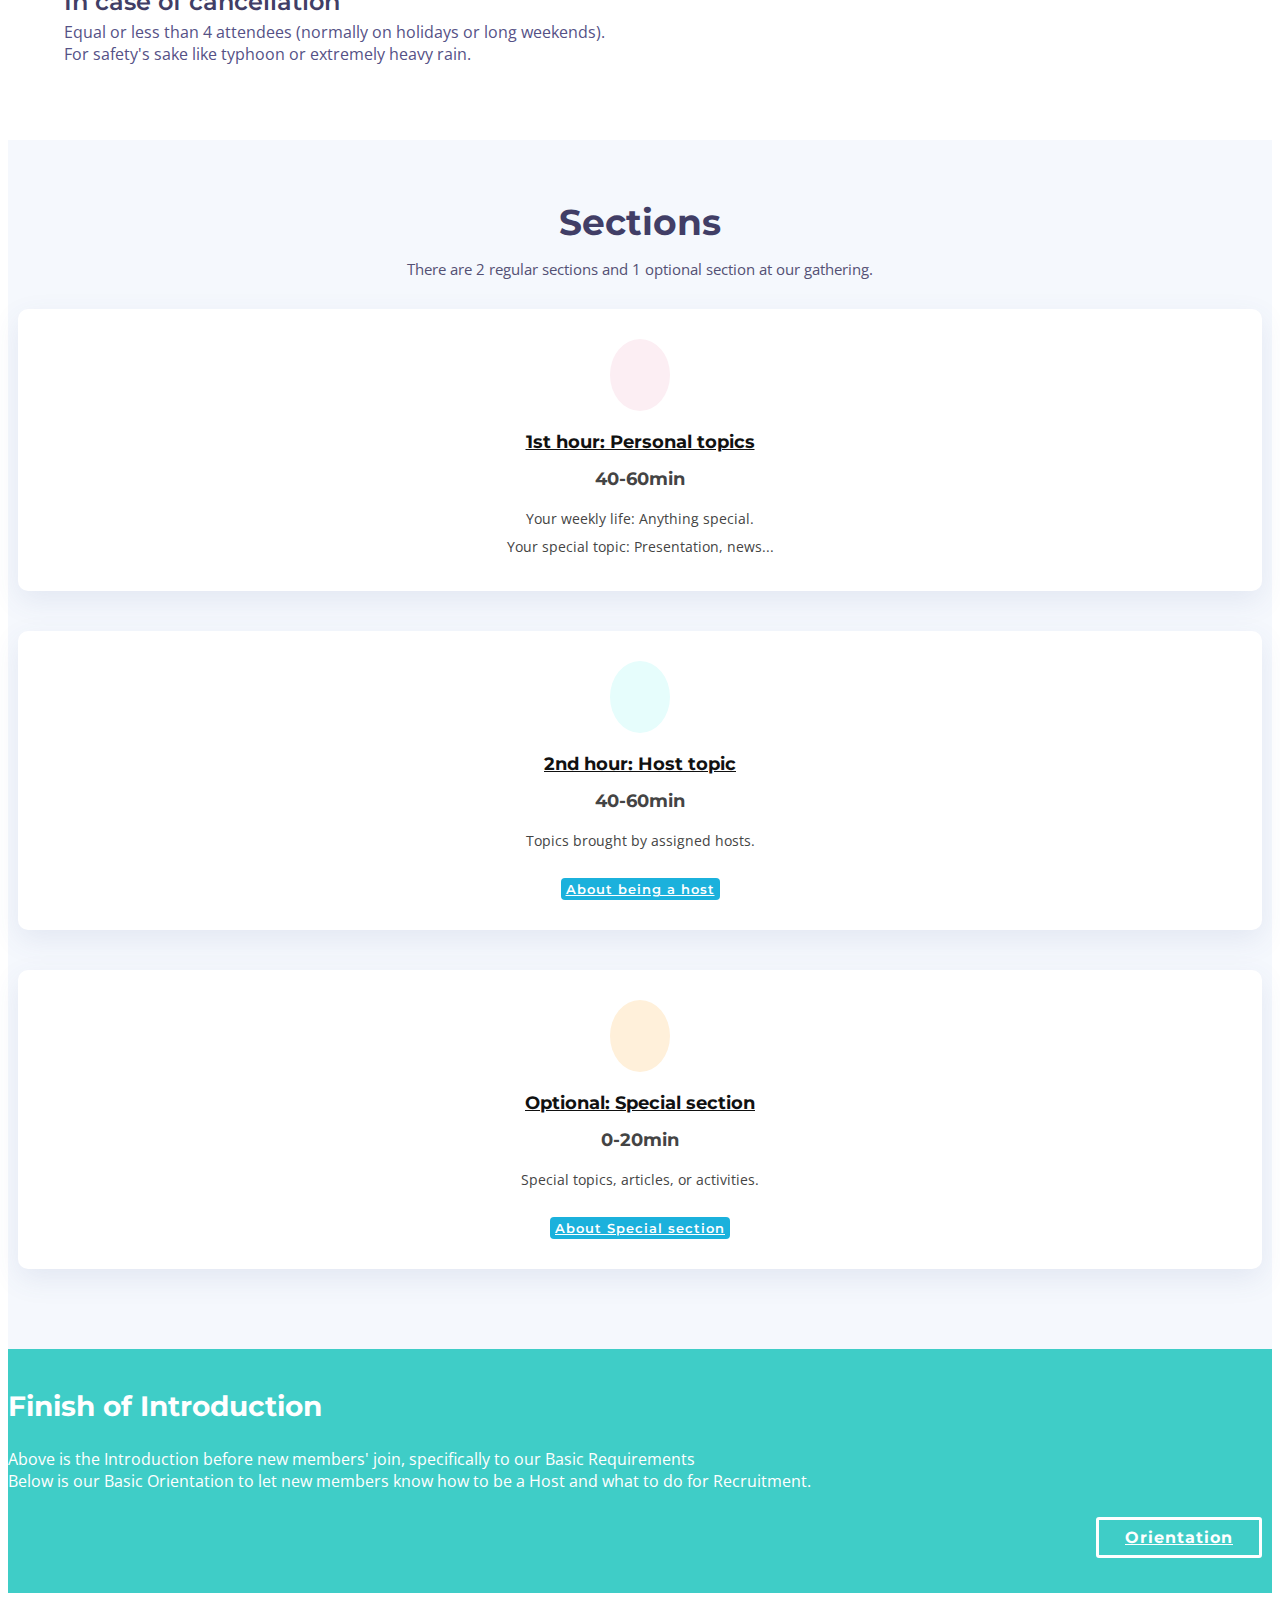
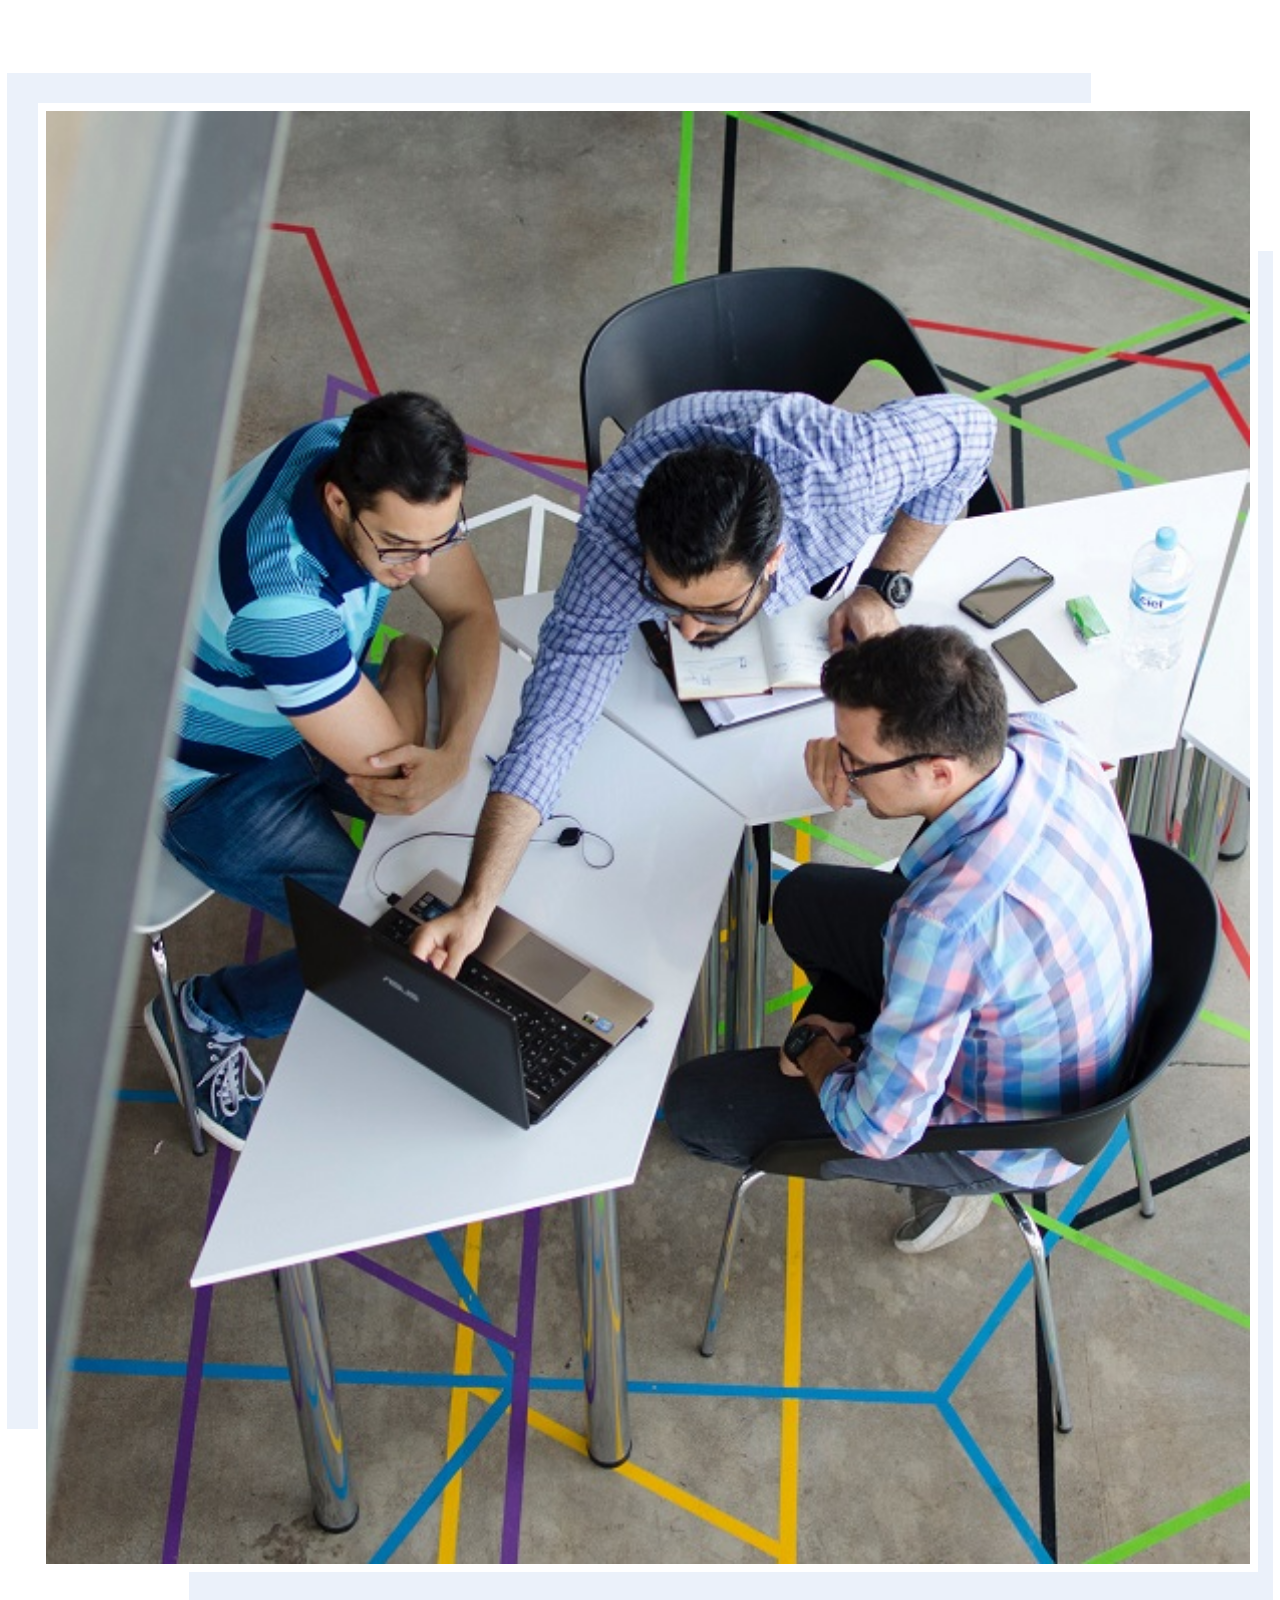
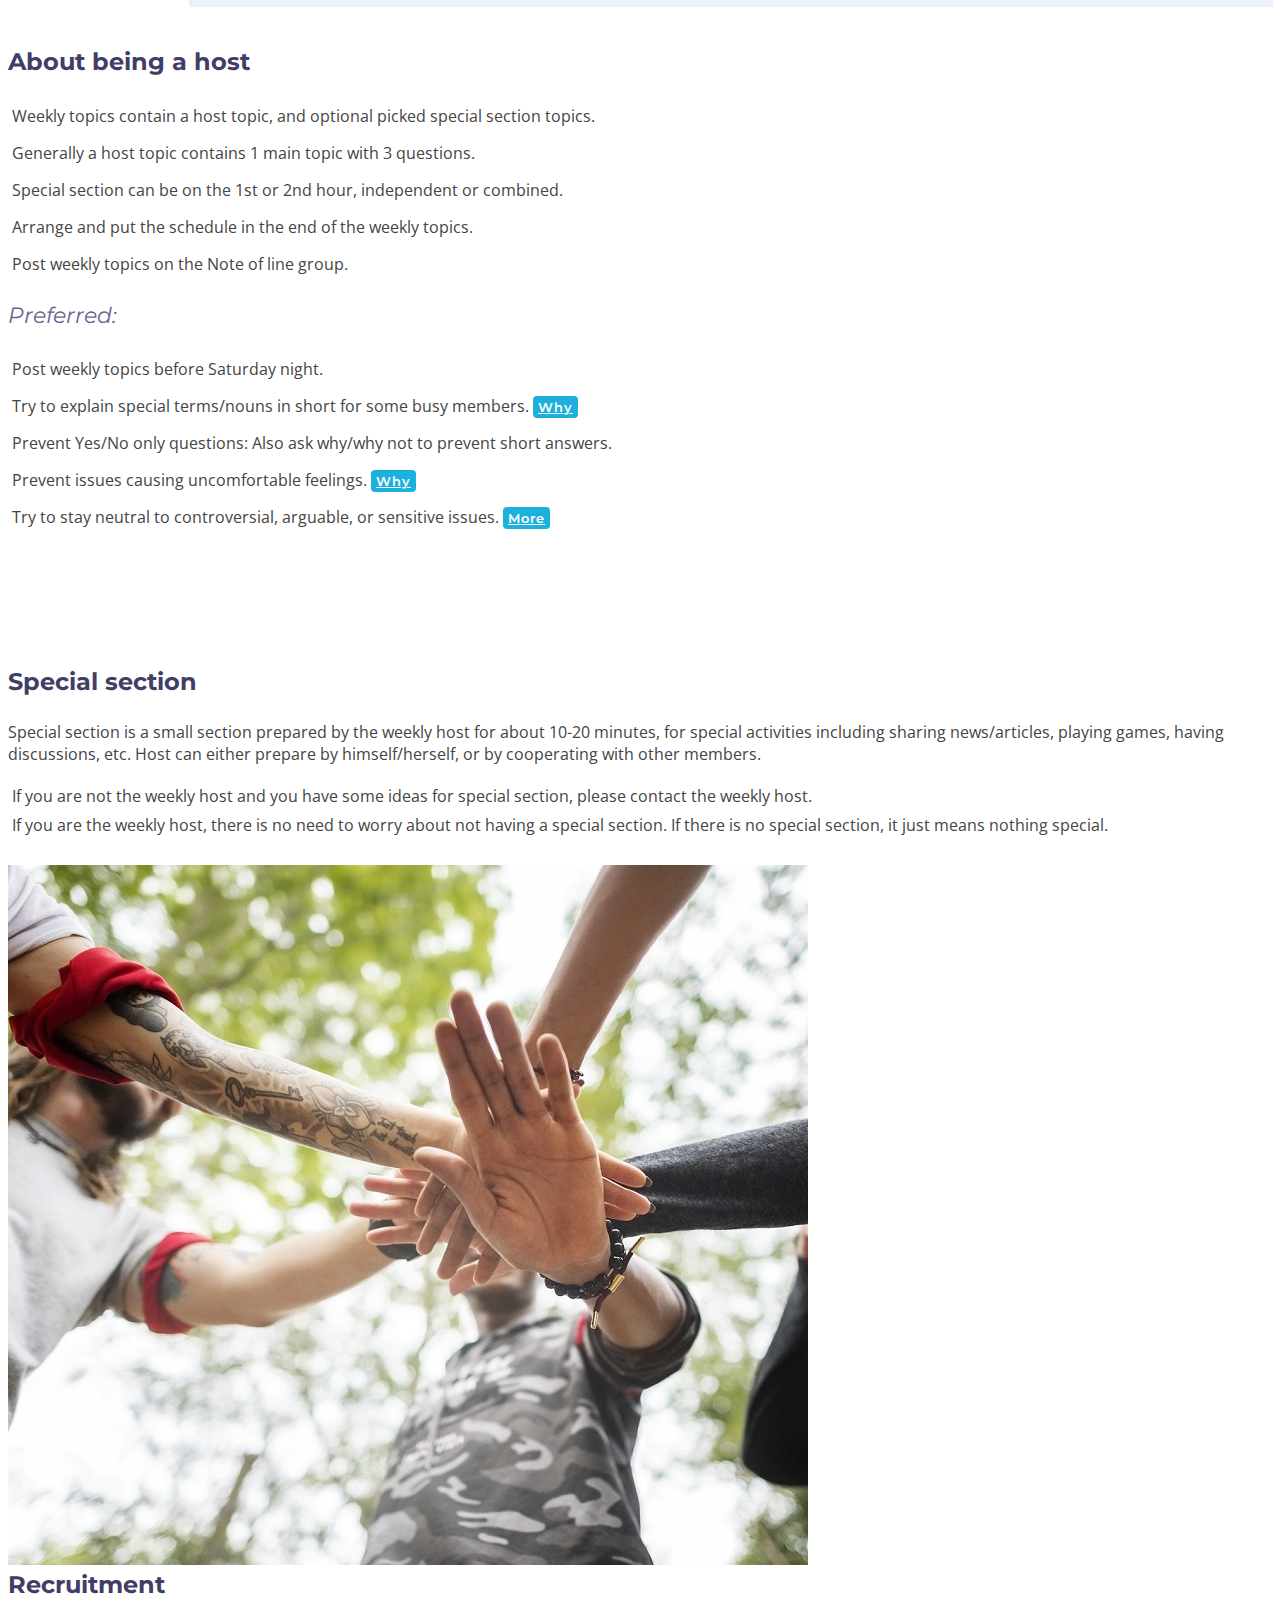
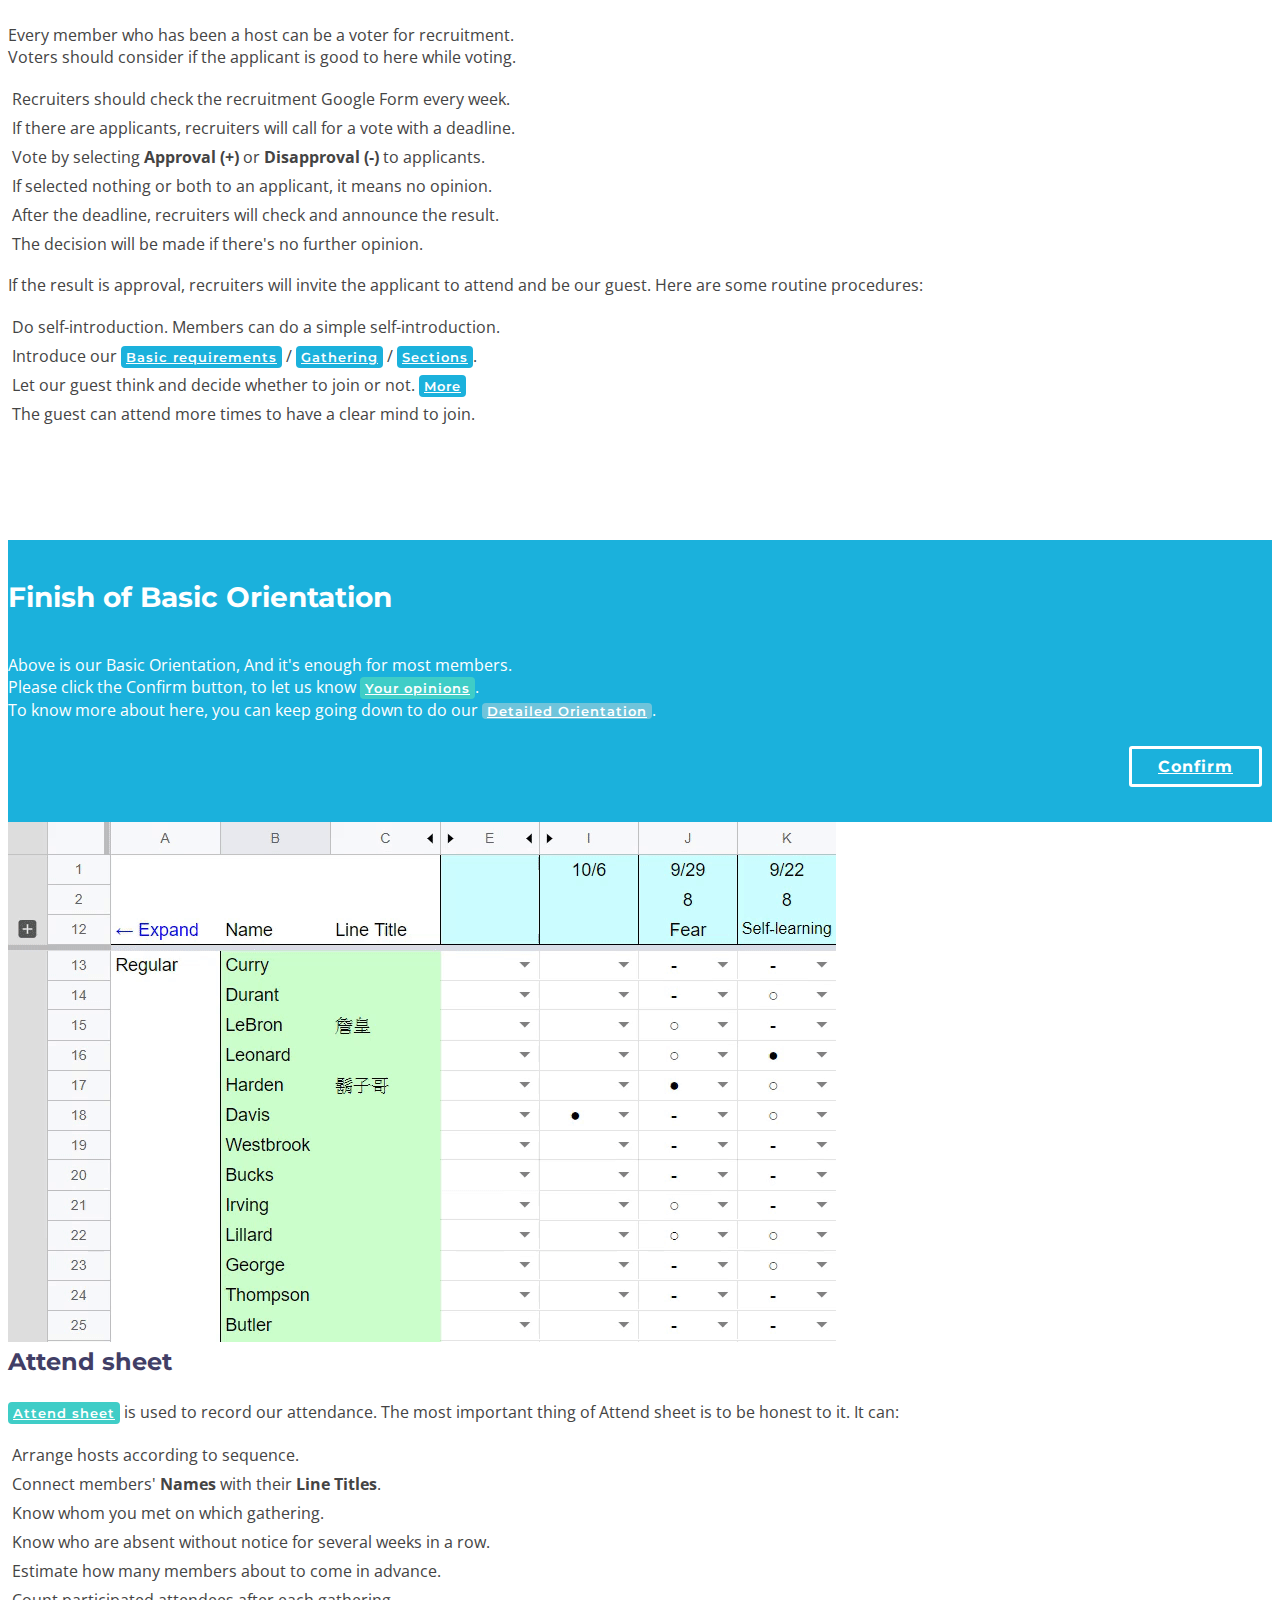
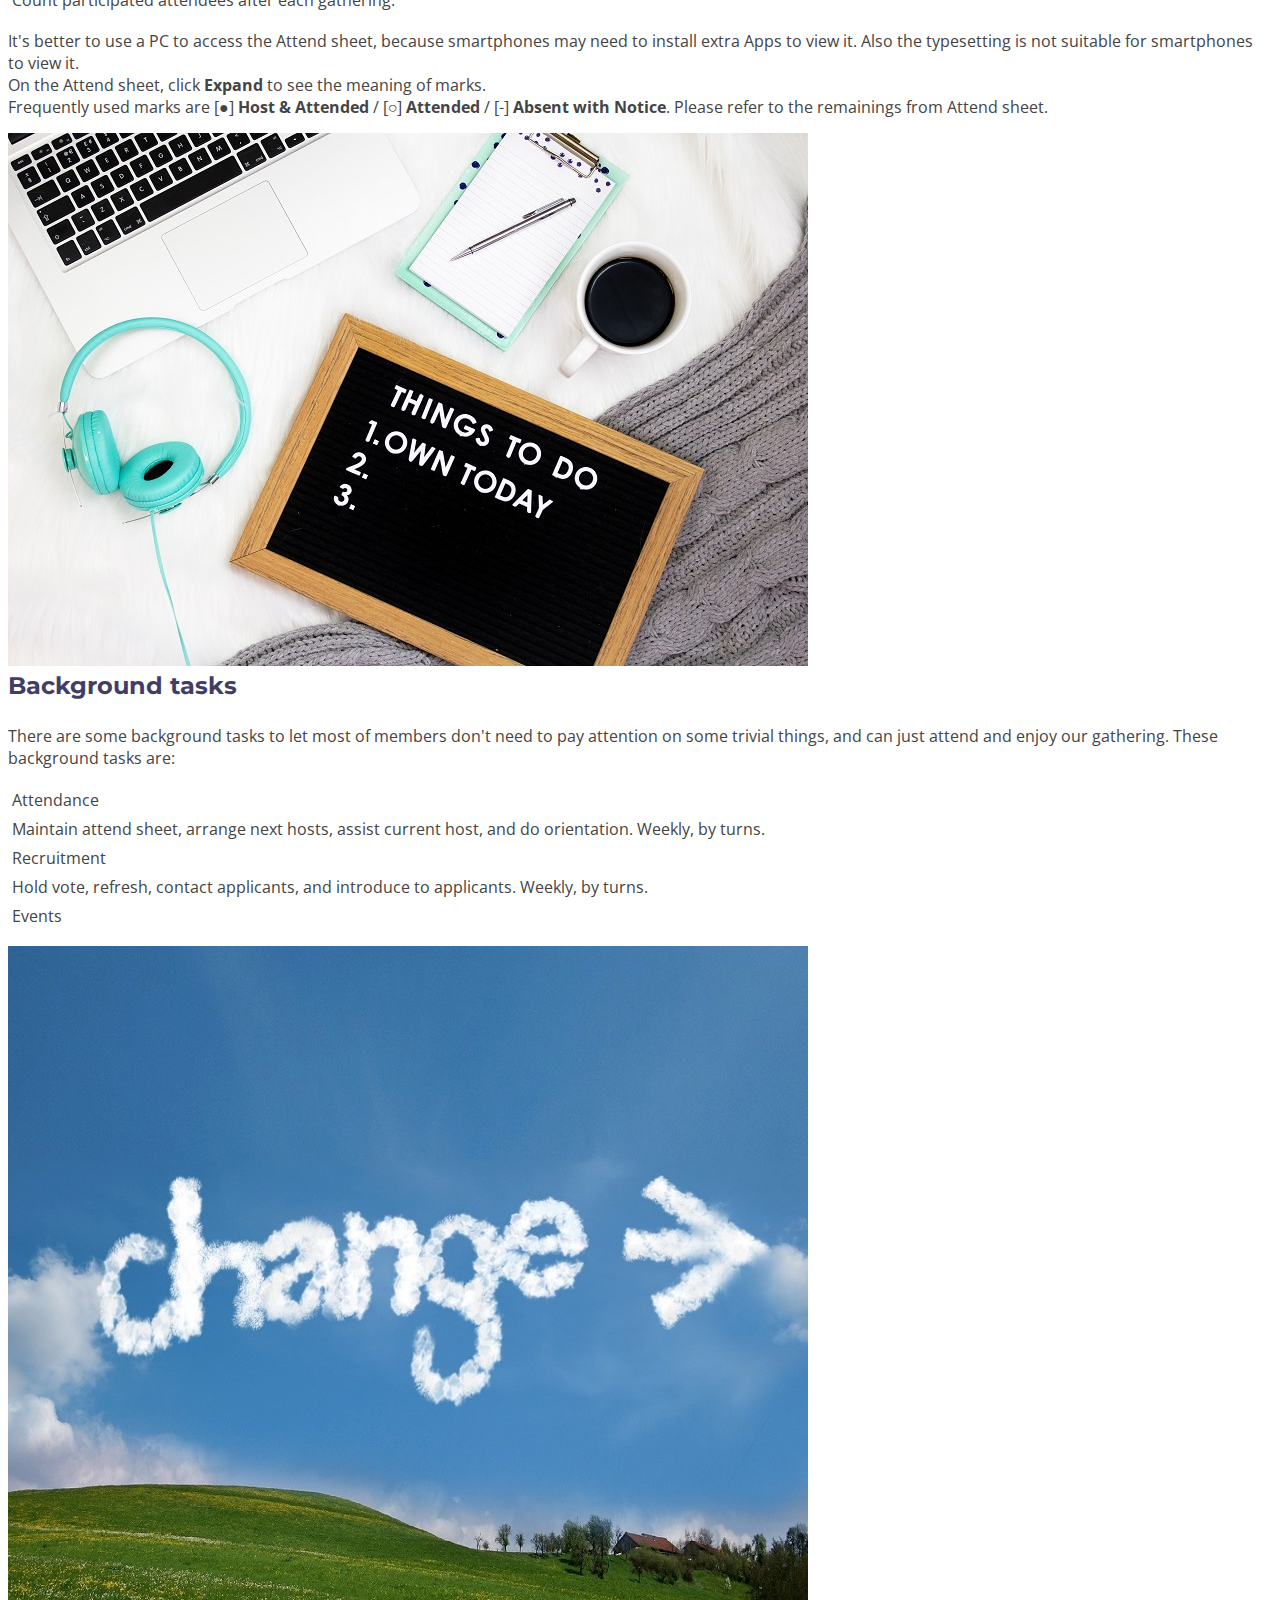
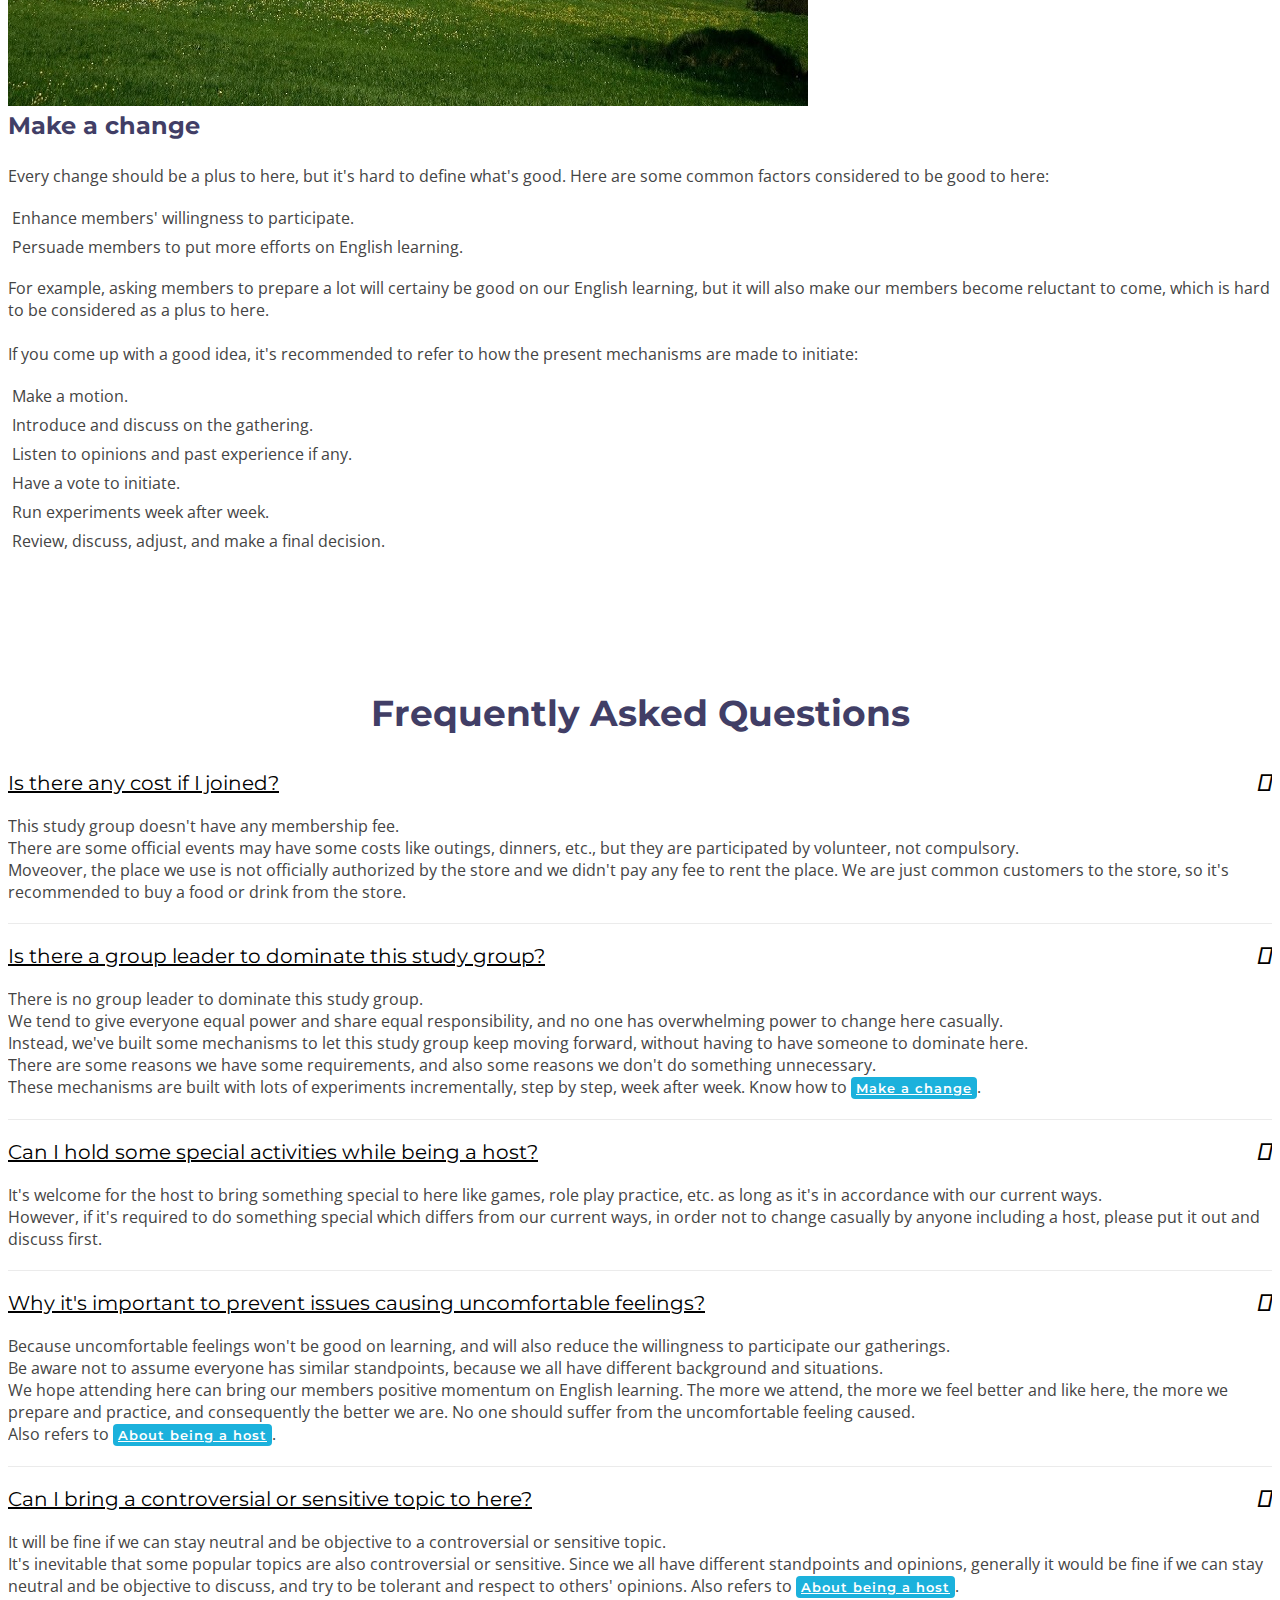
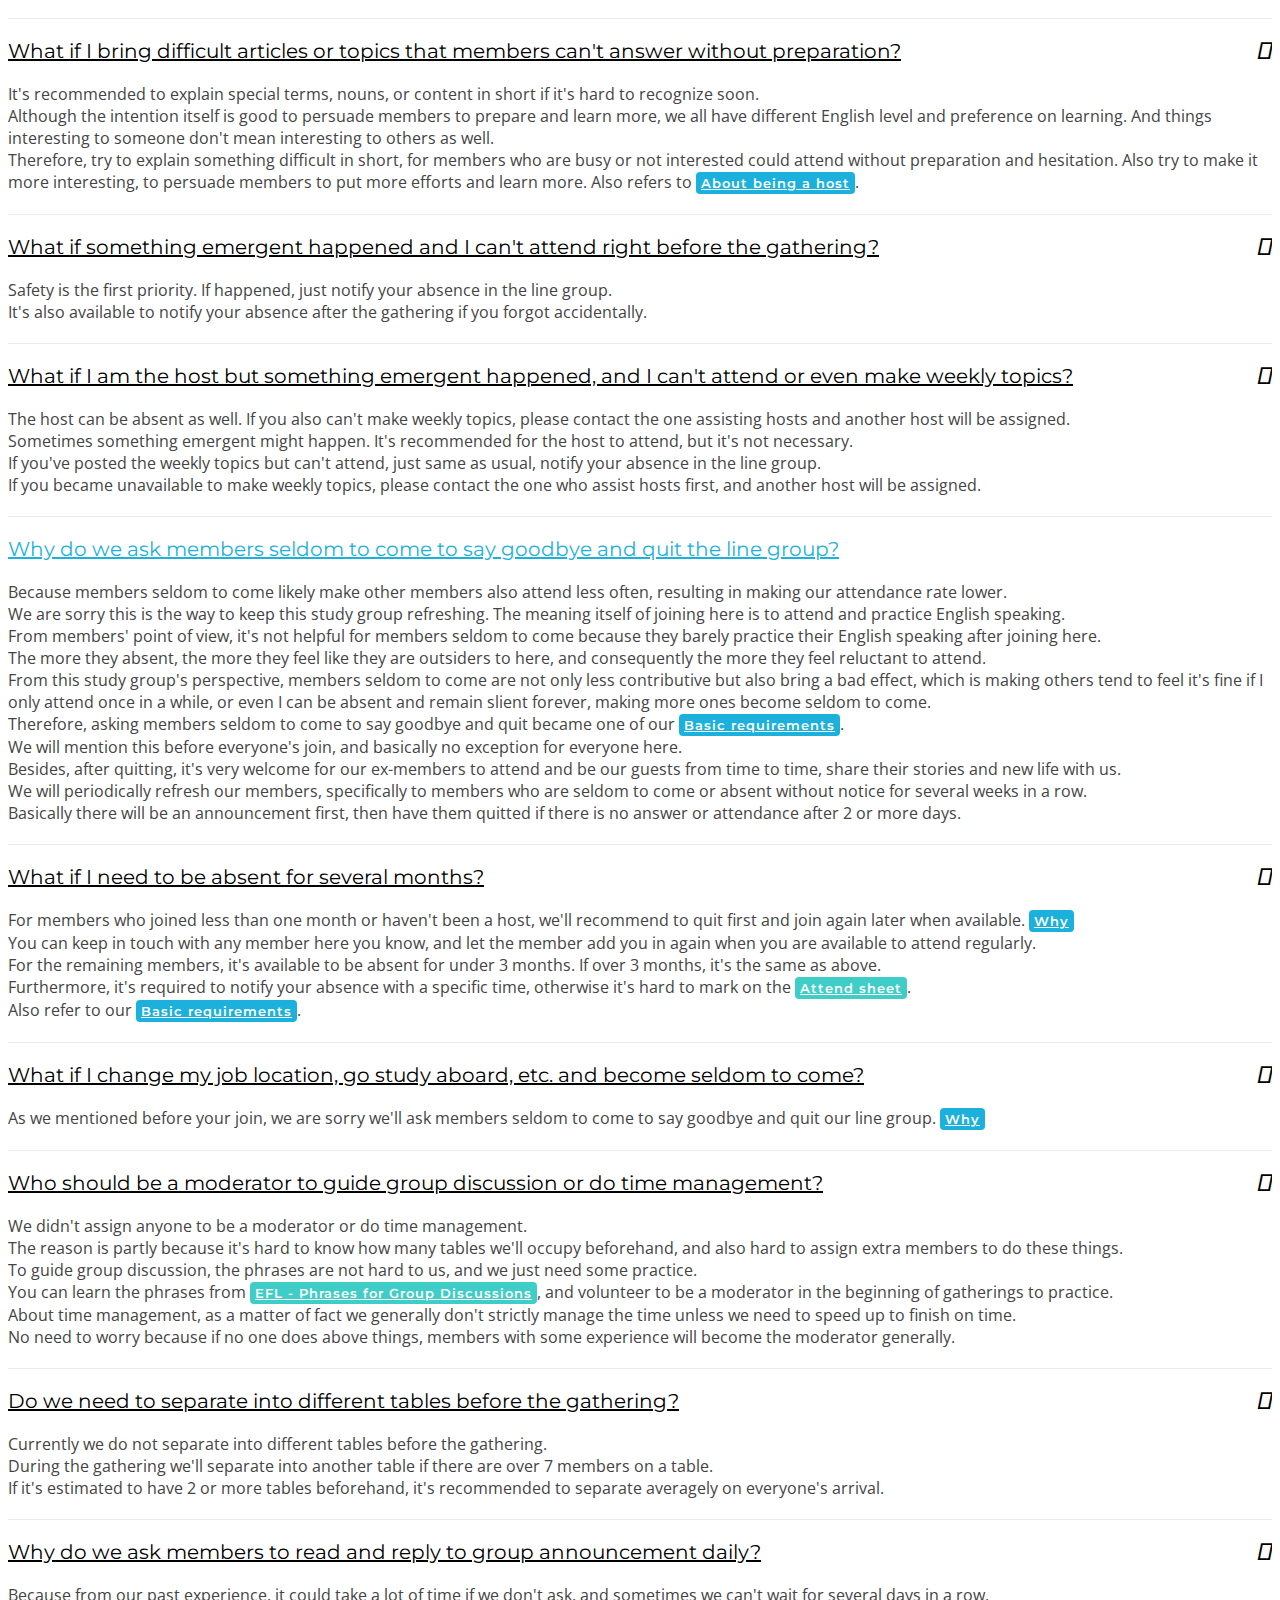
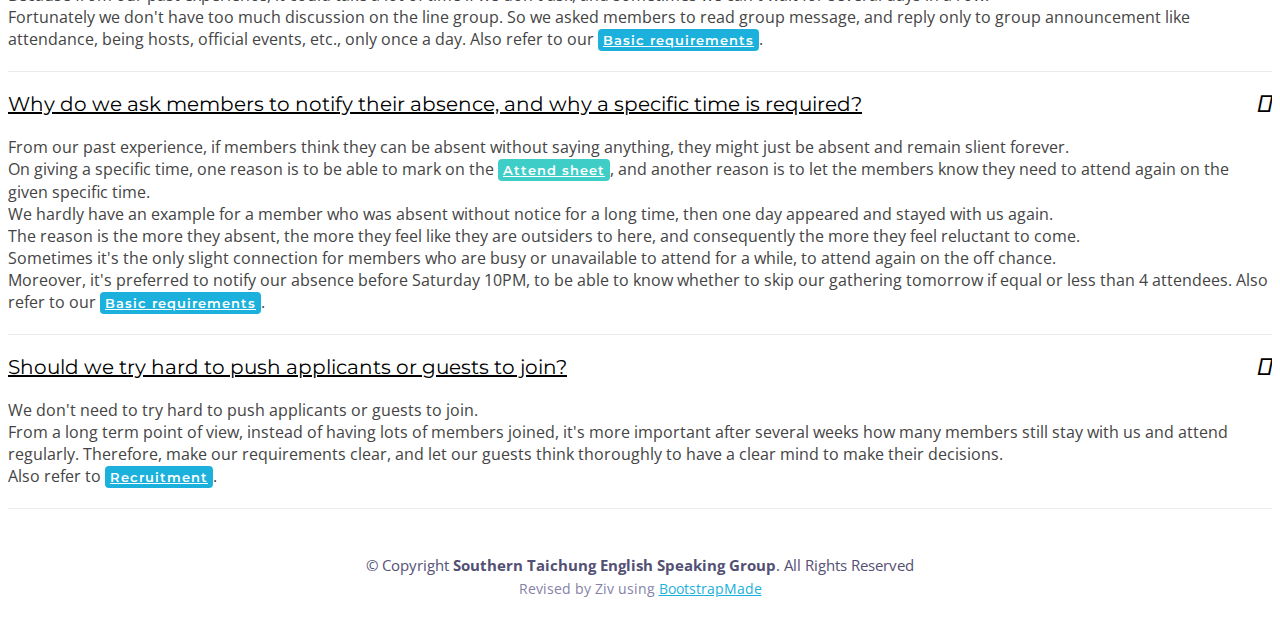
==== commit 087c56b8: "Add files via upload" ====
--- a/o/index.html
+++ b/o/index.html
@@ -108,7 +108,7 @@
           <div style="display:inline-block; vertical-align:middle; padding-right:30px;">
             <a href="#secReq" class="btn-get-started scrollto">Get Started</a>                        
           </div>          
-          <div id="qrcode" style="display:inline-block; vertical-align:middle; width:100px; height:100px; margin-top:15px;"></div>
+          <div id="qrcode" style="display:inline-block; vertical-align:middle; width:100px; height:100px; margin-top:15px;" onclick= "($('.cssAudio').css('display') == 'none') ? $('.cssAudio').css('display', 'inline-block') : $('.cssAudio').css('display', 'none')"></div>
           <!-- text-align:right; -->
         </div>
   
@@ -131,6 +131,8 @@
 
         <header class="section-header">
           <h3>Basic Requirements</h3>
+          <!-- <h3 onclick= "($('#audioReq').css('display') == 'none') ? $('#audioReq').css('display', 'inline-block') : $('#audioReq').css('display', 'none')">Basic Requirements</h3>
+          <h4><audio id="audioReq" class="cssAudio" controls="Controls" controlsList='nodownload'><source src="./audio/voiceReq.mp3" />Audio is not supported by your browser!</audio></h4>           -->
           <p>Everything here starts from our basic requirements.</p>
         </header>
 
@@ -140,7 +142,7 @@
             <div class="box">
               <div class="icon" style="background: #eafde7;"><i class="ion-android-contact" style="color:#41cf2e;"></i></div>
               <h4 class="title"><a href="">Be Host</a></h4>
-              <p class="description">By volunteer or taking turns.</p>
+              <p class="description">By volunteer or by turns.</p>
               <p class="description">Members can hold an official event instead of being a host.</p>
             </div>
           </div>
@@ -190,7 +192,9 @@
         
         <header class="section-header">
           <h3>Gathering</h3>
-          <!-- <p>Laudem latine persequeris id sed, ex fabulas delectus quo. No vel partiendo abhorreant vituperatoribus.</p> -->
+          <!-- <h3 onclick= "($('#audioGathering').css('display') == 'none') ? $('#audioGathering').css('display', 'inline-block') : $('#audioGathering').css('display', 'none')">Gathering</h3>
+          <h4><audio id="audioGathering" class="cssAudio" controls="Controls" controlsList='nodownload'><source src="./audio/voiceGathering.mp3" />Audio is not supported by your browser!</audio></h4>           -->
+          <p>Same time, same place, week after week.</p>
         </header>
 
         <div class="row">
@@ -266,8 +270,10 @@
       <div class="container">
 
         <header class="section-header">
-          <h3>Sections</h3>
-          <p>There are 2 regular sections and 1 optional section on our gathering.</p>
+          <h3>Sections</h3>          
+          <!-- <h3 onclick= "($('#audioSection').css('display') == 'none') ? $('#audioSection').css('display', 'inline-block') : $('#audioSection').css('display', 'none')">Sections</h3>
+          <h4><audio id="audioSection" class="cssAudio" controls="Controls" controlsList='nodownload'><source src="./audio/voiceSection.mp3" />Audio is not supported by your browser!</audio></h4> -->
+          <p>There are 2 regular sections and 1 optional section at our gathering.</p>
         </header>
 
         <div class="row">
@@ -312,6 +318,29 @@
       </div>
     </section>
 
+
+    <!--==========================
+      Join Section
+    ============================-->
+    <section id="secJoin" class="wow fadeInUp">
+      <div class="container">
+        <div class="row">
+          <div class="col-lg-9 text-center text-lg-left">
+            <h3 class="cta-title">Finish of Introduction</h3>
+            <!-- <h3><p class="cta-title" onclick= "($('#audioJoin').css('display') == 'none') ? $('#audioJoin').css('display', 'inline-block') : $('#audioJoin').css('display', 'none')" >Finish of Introduction</p><audio id='audioJoin' class='cssAudio' controls="Controls" controlsList='nodownload'><source src="./audio/voiceJoin.mp3" />Audio is not supported by your browser!</audio></h3> -->
+            <p class="cta-text">
+              Above is the Introduction before new members' join, specifically to our Basic Requirements<br>
+              Below is our Basic Orientation to let new members know how to be a Host and what to do for Recruitment.
+          </div>
+
+          <div class="col-lg-3 cta-btn-container text-center">
+            <a class="cta-btn align-middle scrollto" href="#secHost">Orientation</a>
+          </div>
+        </div>
+
+      </div>
+    </section>   
+
     <!--==========================
       About Us Section
     ============================-->
@@ -328,7 +357,9 @@
 
           <div class="col-lg-7 col-md-6">
             <div class="secHost-content">
-              <h2>About being a host</h2>
+              <!-- <h2>About being a host <audio style="width: 230px; height: 32px; display: inline-block; vertical-align:middle" controls="Controls" controlsList='nodownload'><source src="./audio/voiceHost.mp3" />Audio is not supported by your browser!</audio></h2>               -->
+              <h2><p style = 'display: inline' onclick= "($('#audioHost').css('display') == 'none') ? $('#audioHost').css('display', 'inline-block') : $('#audioHost').css('display', 'none')" >About being a host</p><audio id='audioHost' class='cssAudio' controls="Controls" controlsList='nodownload'><source src="./audio/voiceHost.mp3" />Audio is not supported by your browser!</audio></h2>
+              <!-- <h2><p style = 'display: inline' onclick= "($('#audioHost').css('display') == 'none') ? $('#audioHost').css({'display':'inline-block', 'transition':'5s'}) : $('#audioHost').css({'display':'none', 'transition':'5s'})" >About being a host </p><audio id="audioHost" class='cssAudio' controls="Controls" controlsList='nodownload'><source src="./audio/voiceHost.mp3" />Audio is not supported by your browser!</audio></h2> -->
               <!-- <h3>Odio sed id eos et laboriosam consequatur eos earum soluta.</h3> -->
               <!-- <p>Lorem ipsum dolor sit amet, consectetur adipiscing elit, sed do eiusmod tempor incididunt ut labore et dolore magna aliqua.</p> -->
               <ul class="fa-ul">                                              
@@ -341,7 +372,7 @@
               <h3>Preferred:</h3>
               <ul class="fa-ul">
                 <li><span class="fa-li"><i class="fa fa-caret-right"></i></span> Post weekly topics before Saturday night.</li>
-                <li><span class="fa-li"><i class="fa fa-caret-right"></i></span> Try to explain special terms/nouns in short for some busy members. <a  onclick="if (!$('#faqHostArticle').hasClass('collapse show')) {$('#faqHostArticleTitle').click()}" href="#faqHostArticleTitle" class="btn-link-inner scrollto">Why</a></li>
+                <li><span class="fa-li"><i class="fa fa-caret-right"></i></span> Try to explain special terms/nouns in short for some busy members. <a onclick="if (!$('#faqHostArticle').hasClass('collapse show')) {$('#faqHostArticleTitle').click()}" href="#faqHostArticleTitle" class="btn-link-inner scrollto">Why</a></li>
                 <li><span class="fa-li"><i class="fa fa-caret-right"></i></span> Prevent Yes/No only questions: Also ask why/why not to prevent short answers.</li>
                 <li><span class="fa-li"><i class="fa fa-caret-right"></i></span> Prevent issues causing uncomfortable feelings. <a onclick="if (!$('#faqHostFeeling').hasClass('collapse show')) {$('#faqHostFeelingTitle').click()}" href="#faqHostFeelingTitle" class="btn-link-inner scrollto">Why</a></li>
                 <li><span class="fa-li"><i class="fa fa-caret-right"></i></span> Try to stay neutral to controversial, arguable, or sensitive issues. <a onclick="if (!$('#faqHostTopic').hasClass('collapse show')) {$('#faqHostTopicTitle').click()}" href="#faqHostTopicTitle" class="btn-link-inner scrollto">More</a></li>
@@ -367,7 +398,9 @@
           </div>
 
           <div class="col-lg-6 wow fadeInUp pt-4 pt-lg-0 order-2 order-lg-1">
-            <h2>Special section</h2>
+            <!-- <h2>Special section</h2> -->
+            <!-- <h2>Special section <audio style="width: 230px; height: 32px; display: inline-block; vertical-align:middle" controls="Controls" controlsList='nodownload'><source src="./audio/voiceSpecial.mp3" />Audio is not supported by your browser!</audio></h2> -->
+            <h2><p style = 'display: inline' onclick= "($('#audioSpecial').css('display') == 'none') ? $('#audioSpecial').css('display', 'inline-block') : $('#audioSpecial').css('display', 'none')" >Special section</p><audio id='audioSpecial' class='cssAudio' controls="Controls" controlsList='nodownload'><source src="./audio/voiceSpecial.mp3" />Audio is not supported by your browser!</audio></h2>          
             <p> Special section is a small section prepared by the weekly host for about 10-20 minutes, for special activities including sharing news/articles, playing games, having discussions, etc. Host can either prepare by himself/herself, or by cooperating with other members.<br>                
             </p>
             <!-- <ul> 
@@ -375,7 +408,7 @@
               <li><i class="ion-android-checkmark-circle"></i>Process:</li>
             </ul>               -->
             <ul class="fa-ul">                
-              <li><span class="fa-li"><i class="fa fa-angle-right"></i></span> If you are not the weekly host and you have some ideas for special section, please contact with the weekly host.</li>
+              <li><span class="fa-li"><i class="fa fa-angle-right"></i></span> If you are not the weekly host and you have some ideas for special section, please contact the weekly host.</li>
               <li><span class="fa-li"><i class="fa fa-angle-right"></i></span> If you are the weekly host, there is no need to worry about not having a special section. If there is no special section, it just means nothing special.</li>
             </ul>
             <!-- <p>
@@ -409,7 +442,8 @@
           </div>
 
           <div class="col-lg-6 wow fadeInUp pt-5 pt-lg-0">
-            <h2>Recruitment</h2>
+            <!-- <h2>Recruitment <audio style="width: 230px; height: 32px; display: inline-block; vertical-align:middle" controls="Controls" controlsList='nodownload'><source src="./audio/voiceRecruit.mp3" />Audio is not supported by your browser!</audio></h2> -->
+            <h2><p style = 'display: inline' onclick= "($('#audioRecruit').css('display') == 'none') ? $('#audioRecruit').css('display', 'inline-block') : $('#audioRecruit').css('display', 'none')" >Recruitment</p><audio id='audioRecruit' class='cssAudio' controls="Controls" controlsList='nodownload'><source src="./audio/voiceRecruit.mp3" />Audio is not supported by your browser!</audio></h2>
             <p>
               Every member who has been a host can be a voter for recruitment.<br>
               Voters should consider if the applicant is good to here while voting.
@@ -417,7 +451,7 @@
             <p>
               <ul class="fa-ul">                
                 <li><span class="fa-li"><i class="fa fa-angle-right"></i></span> Recruiters should check the recruitment Google Form every week.</li>
-                <li><span class="fa-li"><i class="fa fa-angle-right"></i></span> If there's any applicant, recruiters will call for a vote with a deadline.</li>
+                <li><span class="fa-li"><i class="fa fa-angle-right"></i></span> If there are applicants, recruiters will call for a vote with a deadline.</li>
                 <!-- <li><span class="fa-li"><i class="fa fa-angle-right"></i></span> Vote with marks: [○] <b>Approval</b> / [x] <b>Disapproval</b> / [-] <b>No opinion</b>.</li> -->
                 <!-- <li><span class="fa-li"><i class="fa fa-angle-right"></i></span> The decision will be calculated automatically if ≧ 3 voters voted.</li> -->
                 <!-- <li><span class="fa-li"><i class="fa fa-angle-right"></i></span> After the deadline, the decision will be made if no further opinion.</li> -->
@@ -455,10 +489,12 @@
       <div class="container">
         <div class="row">
           <div class="col-lg-9 text-center text-lg-left">
-            <h3 class="cta-title">Finish of Orientation</h3>
+            <!-- <h3 class="cta-title">Finish of Orientation <audio style="width: 230px; height: 32px; display: inline-block; text-align: center;; vertical-align:middle" controls="Controls" controlsList='nodownload'><source src="./audio/voiceAck.mp3" />Audio is not supported by your browser!</audio></h3> -->
+            <h3><p class="cta-title" onclick= "($('#audioAck').css('display') == 'none') ? $('#audioAck').css('display', 'inline-block') : $('#audioAck').css('display', 'none')" >Finish of Basic Orientation</p><audio id='audioAck' class='cssAudio' controls="Controls" controlsList='nodownload'><source src="./audio/voiceAck.mp3" />Audio is not supported by your browser!</audio></h3>
             <p class="cta-text"> 
-              You've finished our Basic Orientation. Now click the Confirm button, to let us know <a href="https://docs.google.com/spreadsheets/d/1nC1CXjtlOJ7WzDzJLufgSFKmFQcMm2sNO_5mKME2O_c/edit?usp=sharing" target="_blank" class="btn-link-outer scrollto">Your opinions</a> if you have.<br>
-              You can keep <a href="#secMore" class="div-btn-link-inner scrollto">Going down</a> to finish our Detailed Orientation then go back here to click the Confirm button, and choose to share our <a href="#divTasks" class="div-btn-link-inner scrollto">Background tasks</a> if you'd like.              
+              Above is our Basic Orientation, And it's enough for most members.<br>
+              Please click the Confirm button, to let us know <a href="https://docs.google.com/spreadsheets/d/1nC1CXjtlOJ7WzDzJLufgSFKmFQcMm2sNO_5mKME2O_c/edit?usp=sharing" target="_blank" class="btn-link-outer scrollto">Your opinions</a>.<br>
+              To know more about here, you can keep going down to do our <a href="#secMore" class="div-btn-link-inner scrollto">Detailed Orientation</a>.
           </div>
           <div class="col-lg-3 cta-btn-container text-center">
             <a class="cta-btn align-middle" target="_blank" href="https://docs.google.com/forms/d/e/1FAIpQLSc3fEaoZvszWSU7VrqcfIK7zXPOn0kdSIbRTdKCUlKDC7aHJA/viewform?usp=pp_url">Confirm</a>
@@ -525,11 +561,11 @@
                 <ul class="fa-ul">                
                   <li><span class="fa-li"><i class="fa fa-caret-right"></i></span> Attendance</li>
                   <ul class="fa-ul">
-                    <li><span class="fa-li"><i class="fa fa-angle-right"></i></span> Maintain attend sheet, arrange next hosts, assist current host, and do orientation. Weekly, by taking turns.</li>
+                    <li><span class="fa-li"><i class="fa fa-angle-right"></i></span> Maintain attend sheet, arrange next hosts, assist current host, and do orientation. Weekly, by turns.</li>
                   </ul>                  
                   <li><span class="fa-li"><i class="fa fa-caret-right"></i></span> Recruitment</li>
                   <ul class="fa-ul">
-                    <li><span class="fa-li"><i class="fa fa-angle-right"></i></span> Hold vote, refresh, contact with applicants, and introduce to applicants. Weekly, by taking turns.</li>
+                    <li><span class="fa-li"><i class="fa fa-angle-right"></i></span> Hold vote, refresh, contact applicants, and introduce to applicants. Weekly, by turns.</li>
                   </ul>                  
                   <li><span class="fa-li"><i class="fa fa-caret-right"></i></span> Events</li>
                 </ul>
@@ -1084,10 +1120,10 @@
             <a id="faqAbsentHostTitle" data-toggle="collapse" href="#faqAbsentHost" class="collapsed a_outer">What if I am the host but something emergent happened, and I can't attend or even make weekly topics? <i class="ion-android-remove"></i></a>
             <div id="faqAbsentHost" class="collapse" data-parent="#faq-list">
               <p>
-                The host can be absent as well. If you also can't make weekly topics, please contact with the one assisting hosts and another host will be assigned.<br>
+                The host can be absent as well. If you also can't make weekly topics, please contact the one assisting hosts and another host will be assigned.<br>
                 Sometimes something emergent might happen. It's recommended for the host to attend, but it's not necessary.<br>
                 If you've posted the weekly topics but can't attend, just same as usual, notify your absence in the line group.<br>
-                If you became unavailable to make weekly topics, please contact with the one who assist hosts first, and another host will be assigned.
+                If you became unavailable to make weekly topics, please contact the one who assist hosts first, and another host will be assigned.
               </p>
             </div>
           </li>
@@ -1312,6 +1348,7 @@
     <div class="container">
       <div class="copyright">
         &copy; Copyright <strong>Southern Taichung English Speaking Group</strong>. All Rights Reserved
+        <!-- &copy; Copyright <strong onclick= "($('.cssAudio').css('display') == 'none') ? $('.cssAudio').css('display', 'inline-block') : $('.cssAudio').css('display', 'none')">Southern Taichung English Speaking Group</strong>. All Rights Reserved -->
       </div>
       <div class="credits">
         Revised by Ziv using <a href="https://bootstrapmade.com/">BootstrapMade</a>
--- a/o/css/style.css
+++ b/o/css/style.css
@@ -24,6 +24,25 @@
 a:active,
 a:focus {
   color: #0a98c0;
+  /* color: #FFFFFF; */
+  outline: none;
+  text-decoration: none;
+}
+
+.btn-link-inner:hover,
+.btn-link-inner:active,
+.btn-link-outer:focus,
+.btn-link-outer:hover,
+.btn-link-outer:active,
+.btn-link-inner:focus,
+.div-btn-link-inner:hover,
+.div-btn-link-inner:active,
+.div-btn-link-inner:focus,
+.div-btn-link-outer:hover,
+.div-btn-link-outer:active,
+.div-btn-link-outer:focus {
+  /* color: #0a98c0; */
+  color: #FFFFFF;
   outline: none;
   text-decoration: none;
 }
@@ -555,13 +574,20 @@
   font-weight: 700;
   position: relative;
   font-family: "Montserrat", sans-serif;
+  margin: 0 0 15px 0;
+}
+
+.section-header h4 {
+  text-align: center;
+  position: relative;
+  margin: 0 0 15px 0;
 }
 
 .section-header p {
   text-align: center;
   margin: auto;
   font-size: 15px;
-  padding-bottom: 60px;
+  padding-bottom: 30px;
   color: #535074;
   width: 50%;
 }
@@ -867,7 +893,54 @@
   color: #8a87b6;
 }
 
-/* Call To Action Section
+/* Join Section
+--------------------------------*/
+
+#secJoin {
+  /* background: #2d2b46; */
+  background: #3fcdc7;  
+  background-size: cover;
+  padding: 40px 0 25px 0;
+  margin: 0 0 0 0;
+}
+
+#secJoin .cta-title {
+  color: #fff;
+  font-size: 28px;
+  font-weight: 700;
+  display: inline-block;
+}
+
+#secJoin .cta-text {
+  color: #fff;
+}
+
+#secJoin .cta-btn {
+  font-family: "Montserrat", sans-serif;
+  font-weight: 700;
+  font-size: 16px;
+  letter-spacing: 1px;
+  display: inline-block;
+  padding: 8px 26px;
+  border-radius: 3px;
+  transition: 0.5s;
+  margin: 10px;
+  border: 3px solid #fff;
+  color: #fff;
+}
+
+#secJoin .cta-btn:hover {
+  /* background: #1bb1dc;
+  border: 3px solid #1bb1dc; */
+  
+  color: #1bb1dc;
+  background: white;
+  border: 3px solid #6fc4db;
+
+}
+
+
+/* Ack Section
 --------------------------------*/
 
 #secAck {
@@ -882,6 +955,7 @@
   color: #fff;
   font-size: 28px;
   font-weight: 700;
+  display: inline-block;
 }
 
 #secAck .cta-text {
@@ -1815,6 +1889,21 @@
     -ms-flex-pack: end;
     justify-content: flex-end;
   }
+
+  #secJoin .cta-btn-container {
+    display: -webkit-box;
+    display: -webkit-flex;
+    display: -ms-flexbox;
+    display: flex;
+    -webkit-box-align: center;
+    -webkit-align-items: center;
+    -ms-flex-align: center;
+    align-items: center;
+    -webkit-box-pack: end;
+    -webkit-justify-content: flex-end;
+    -ms-flex-pack: end;
+    justify-content: flex-end;
+  }  
 }
 
 @media (min-width: 992px) {
@@ -1922,4 +2011,18 @@
   #footer .footer-top .social-links a {
     margin-bottom: 25px;
   }
-}+}
+
+
+/* audio */
+.cssAudio {
+  width: 230px;
+  height: 28px;
+  text-align: center;
+  vertical-align: middle;
+  display: none;
+  padding-left: 10px;
+  padding-right: 10px;
+  /* for div way: Transition not work */
+  /* display: inline-block; */
+}
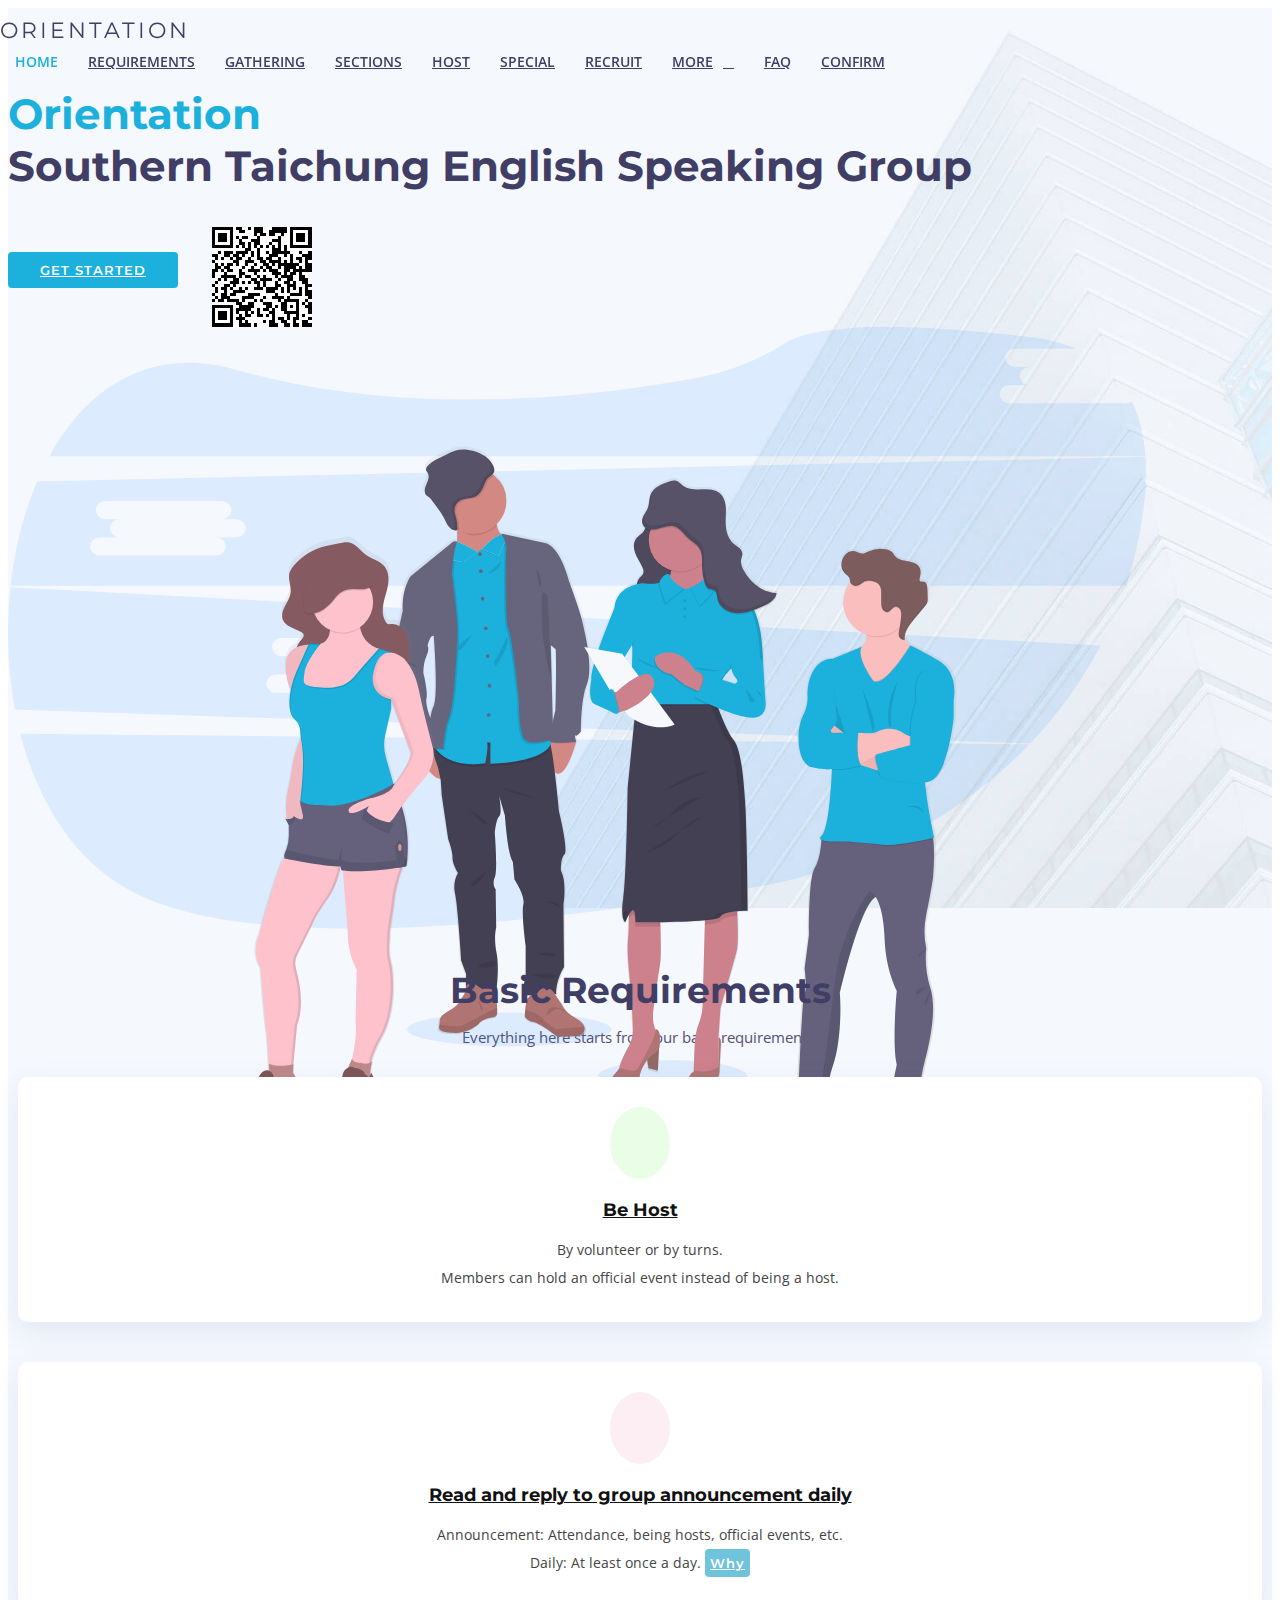
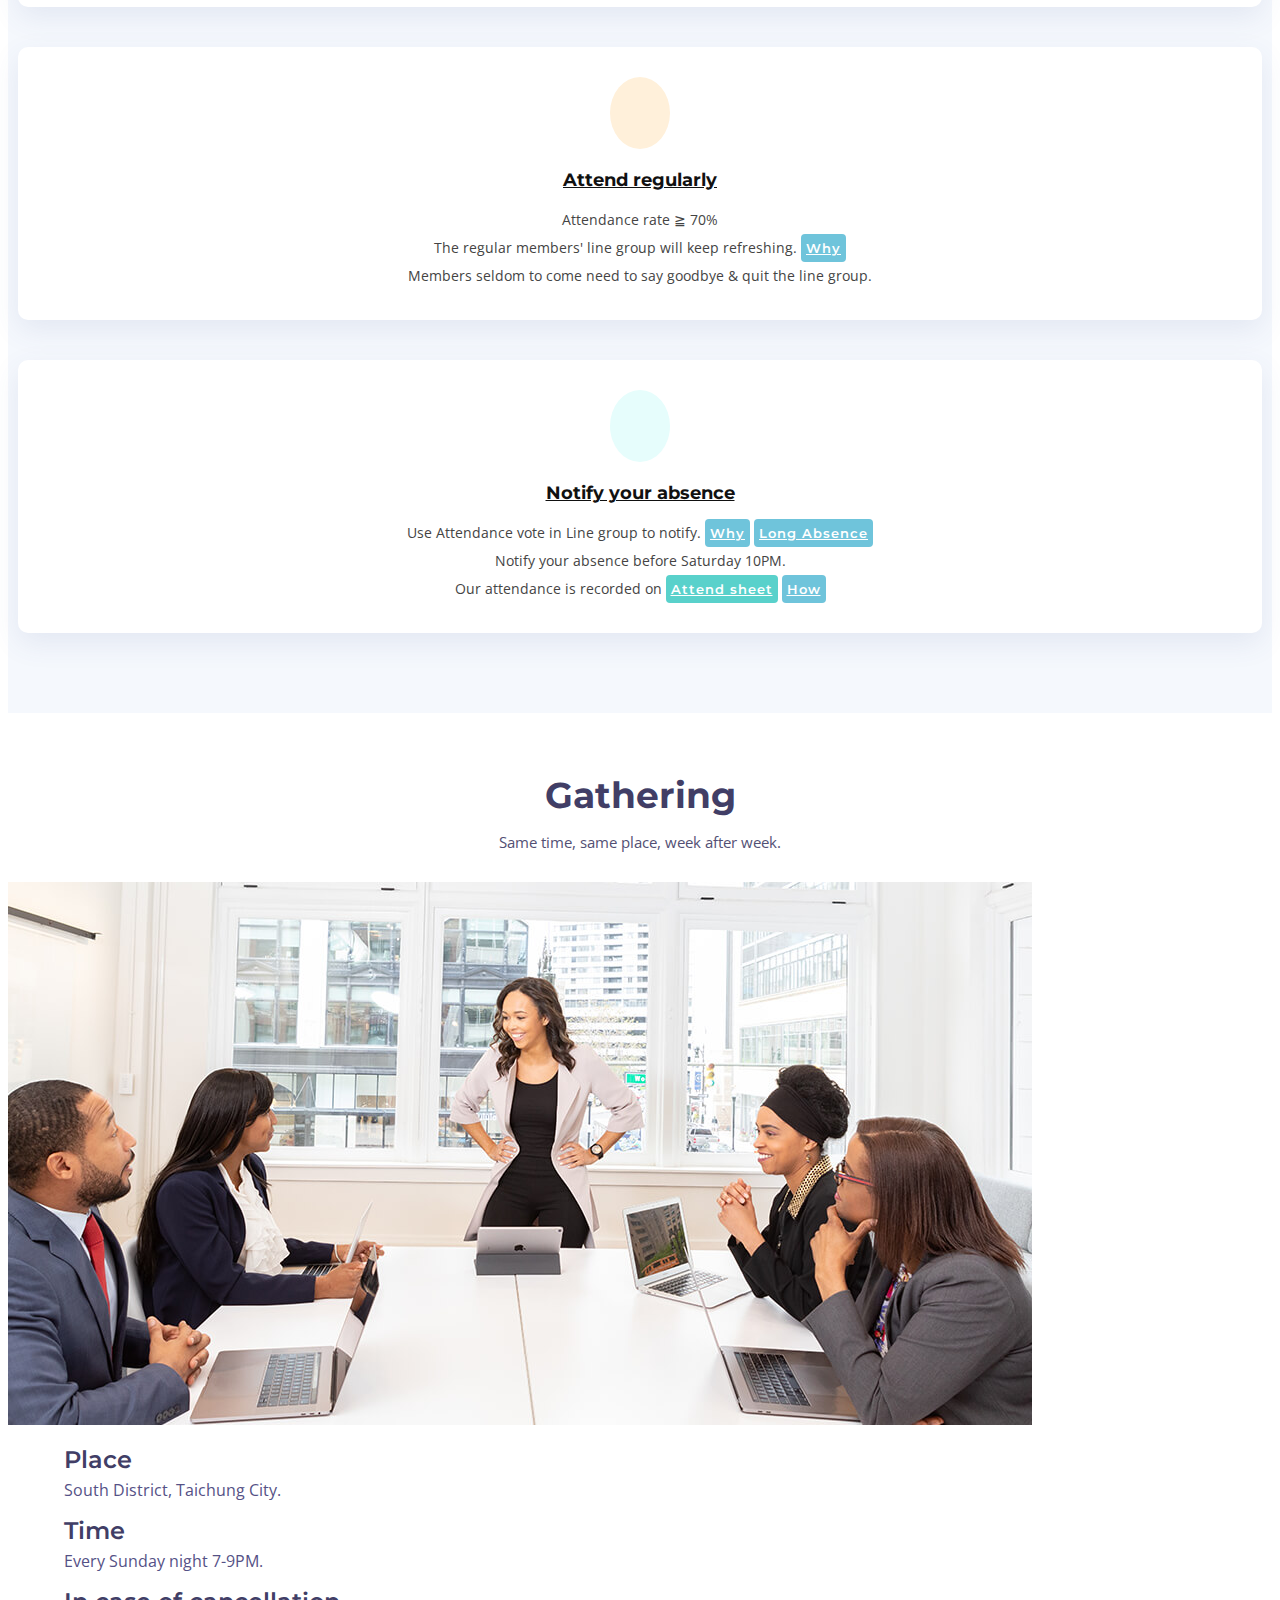
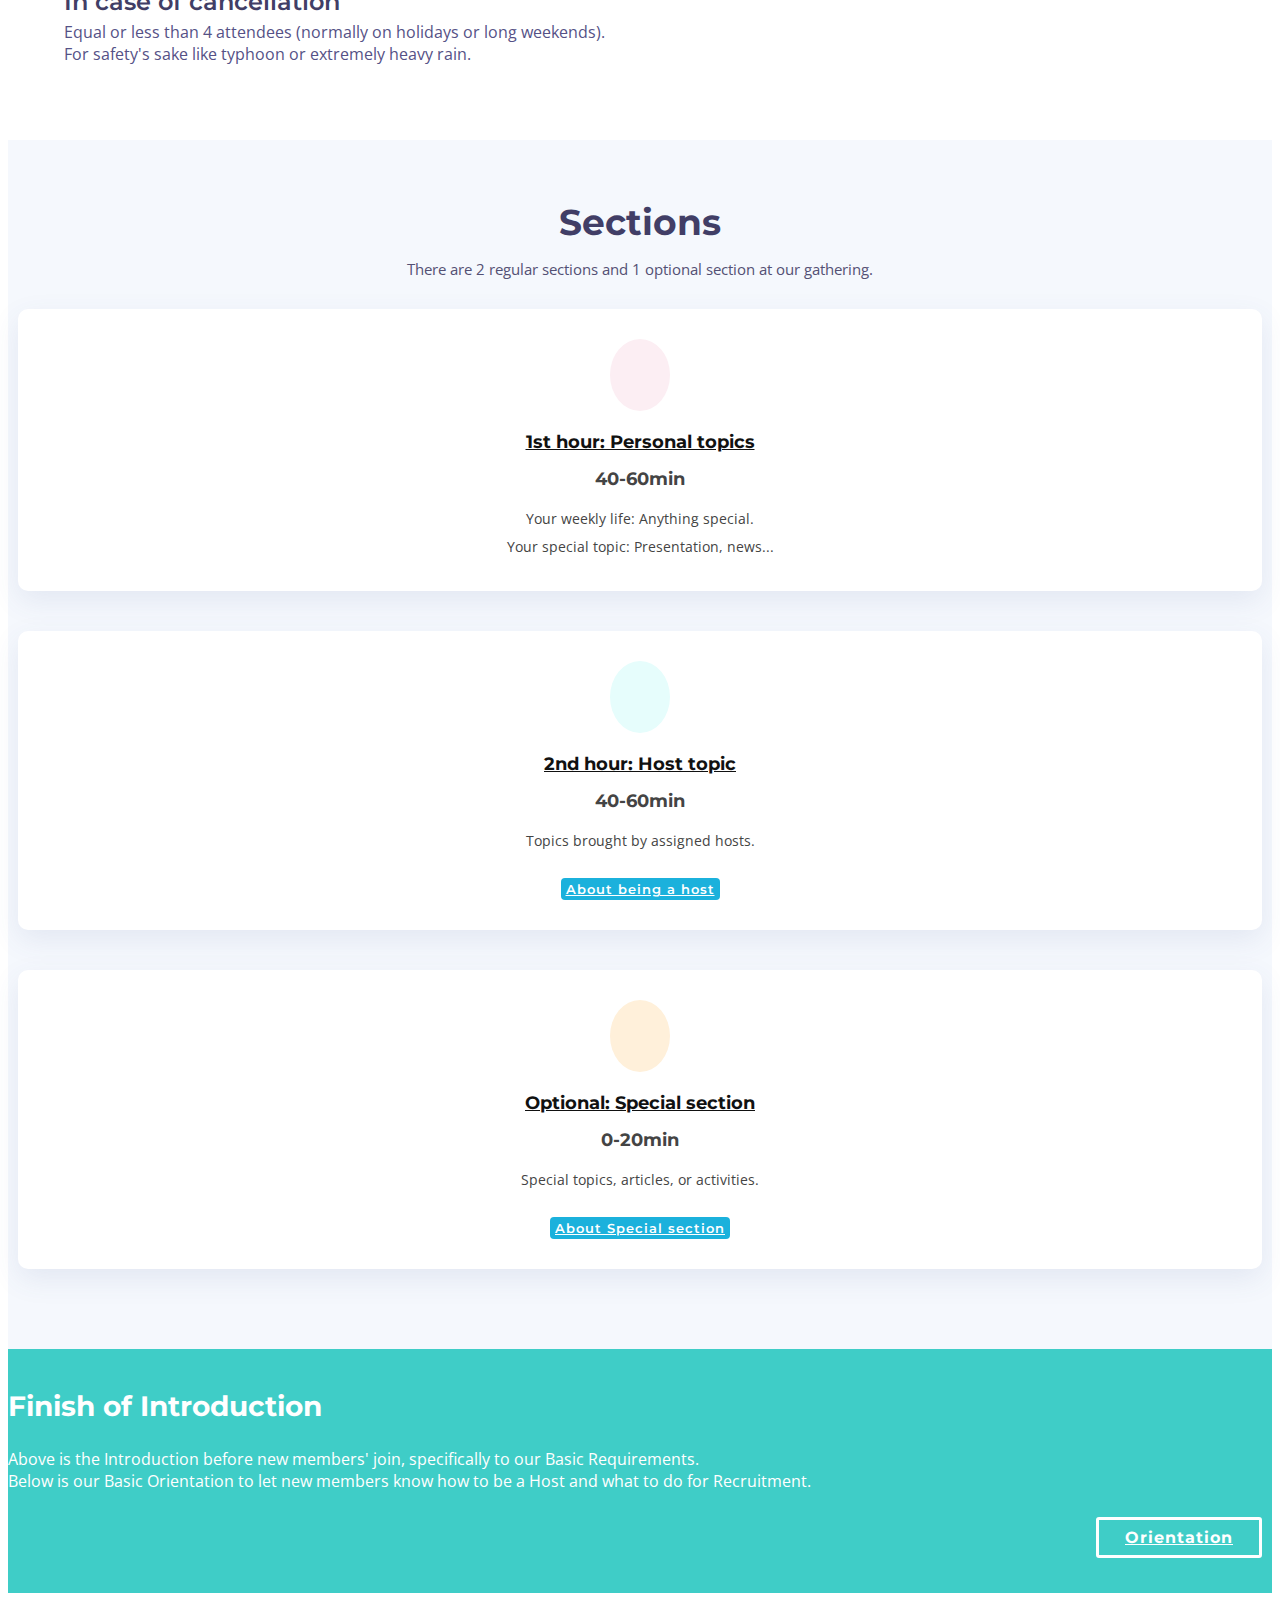
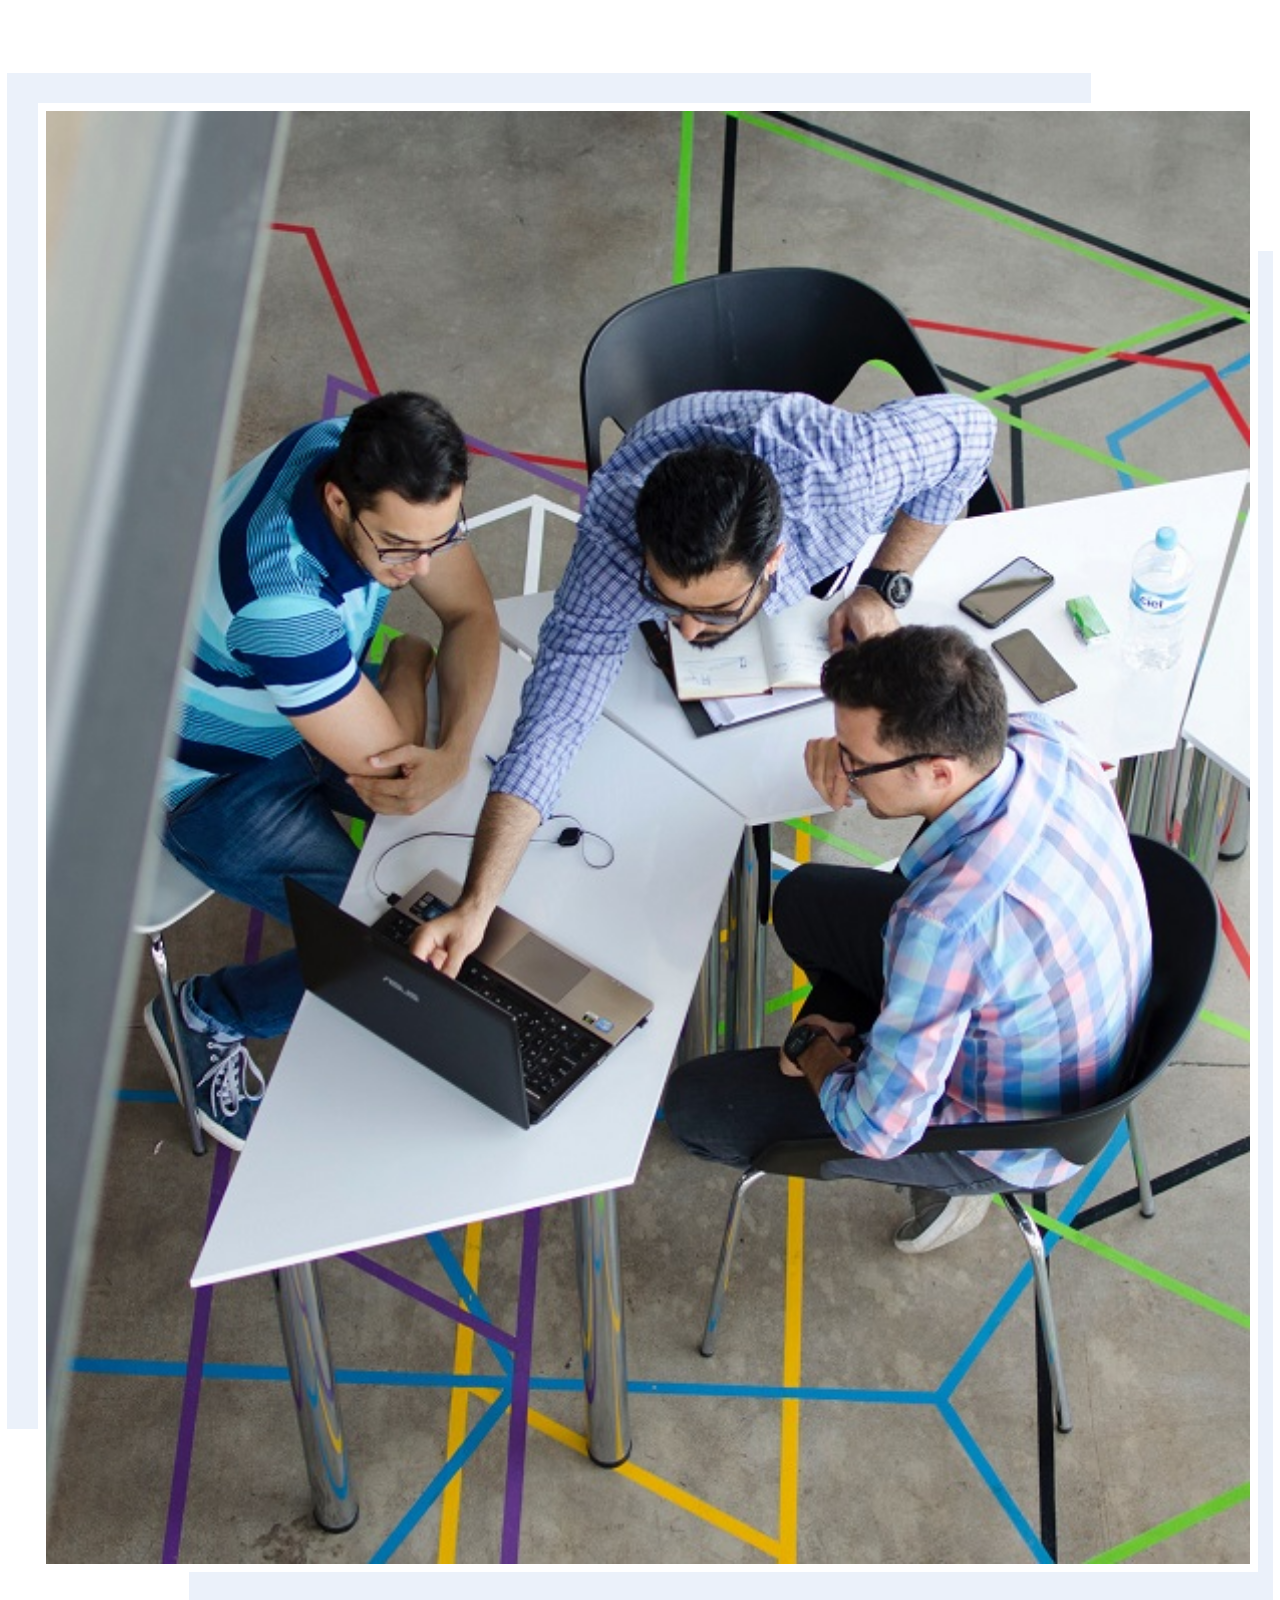
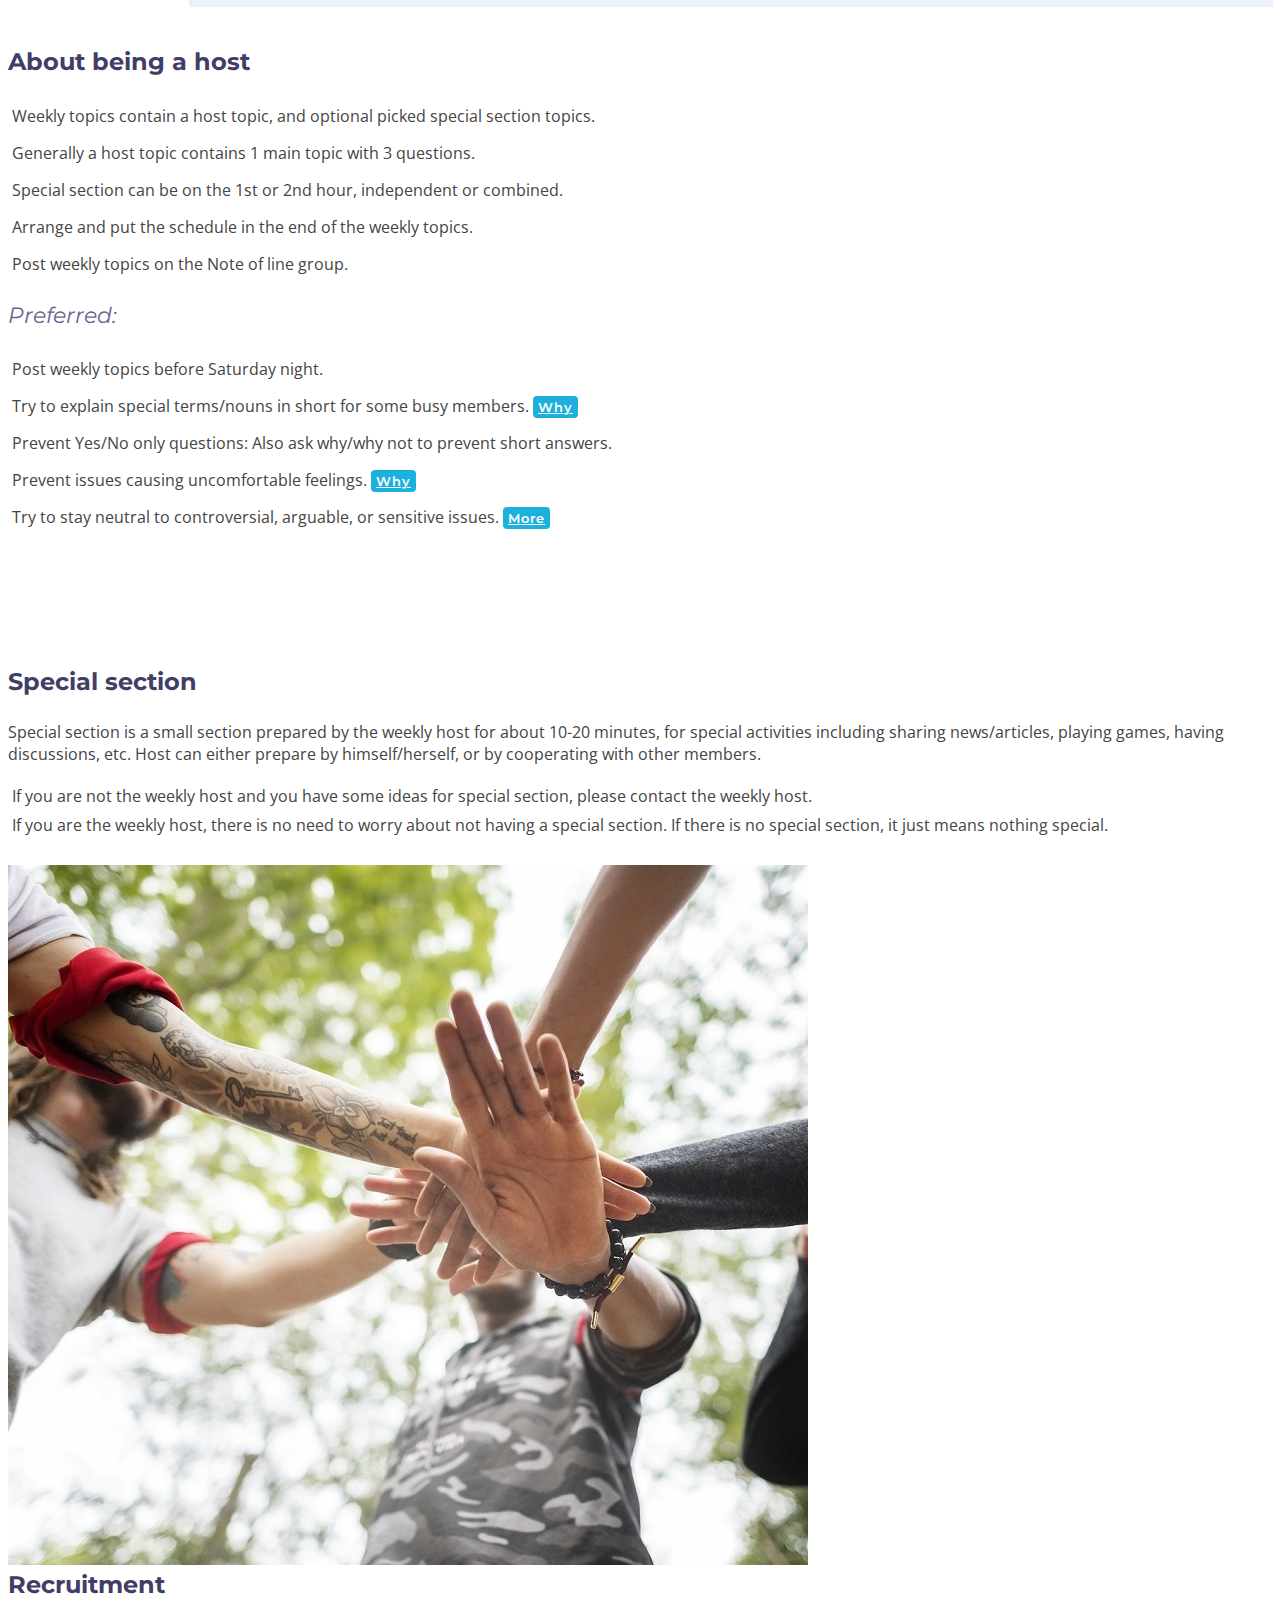
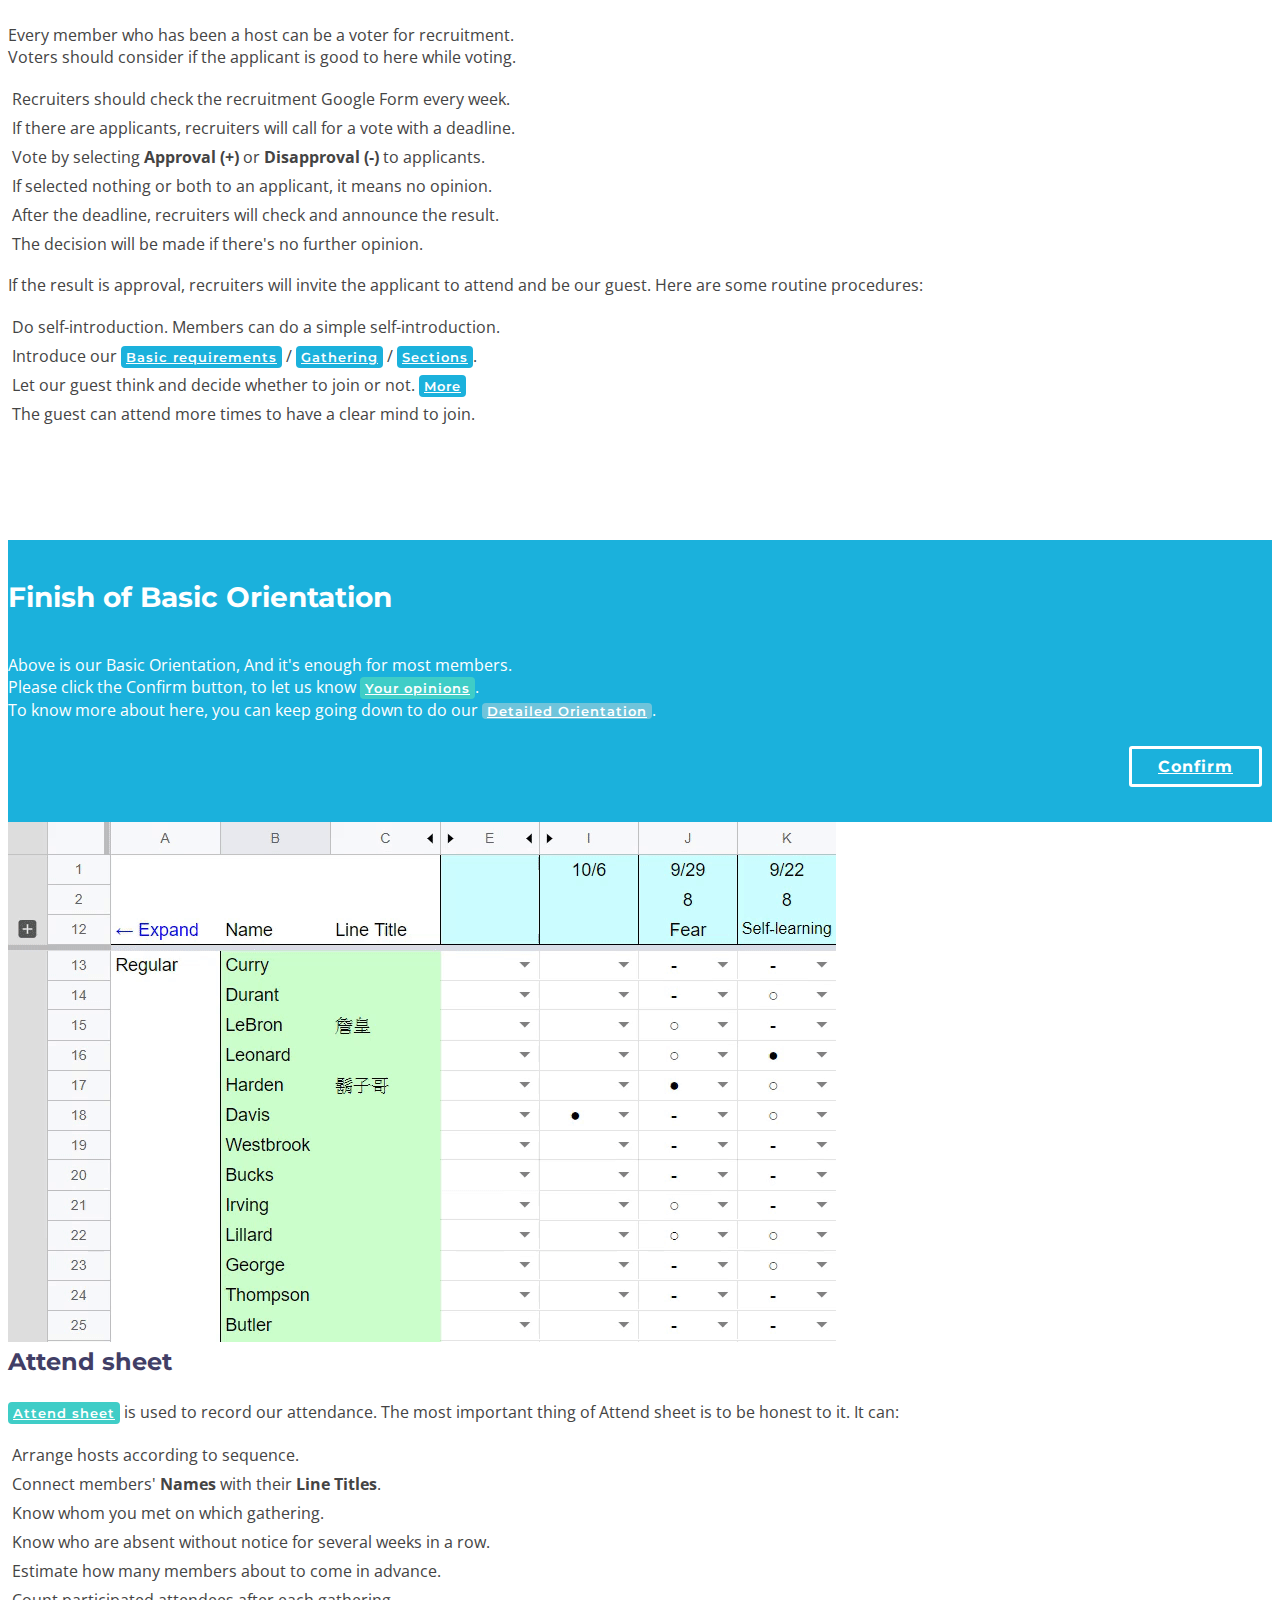
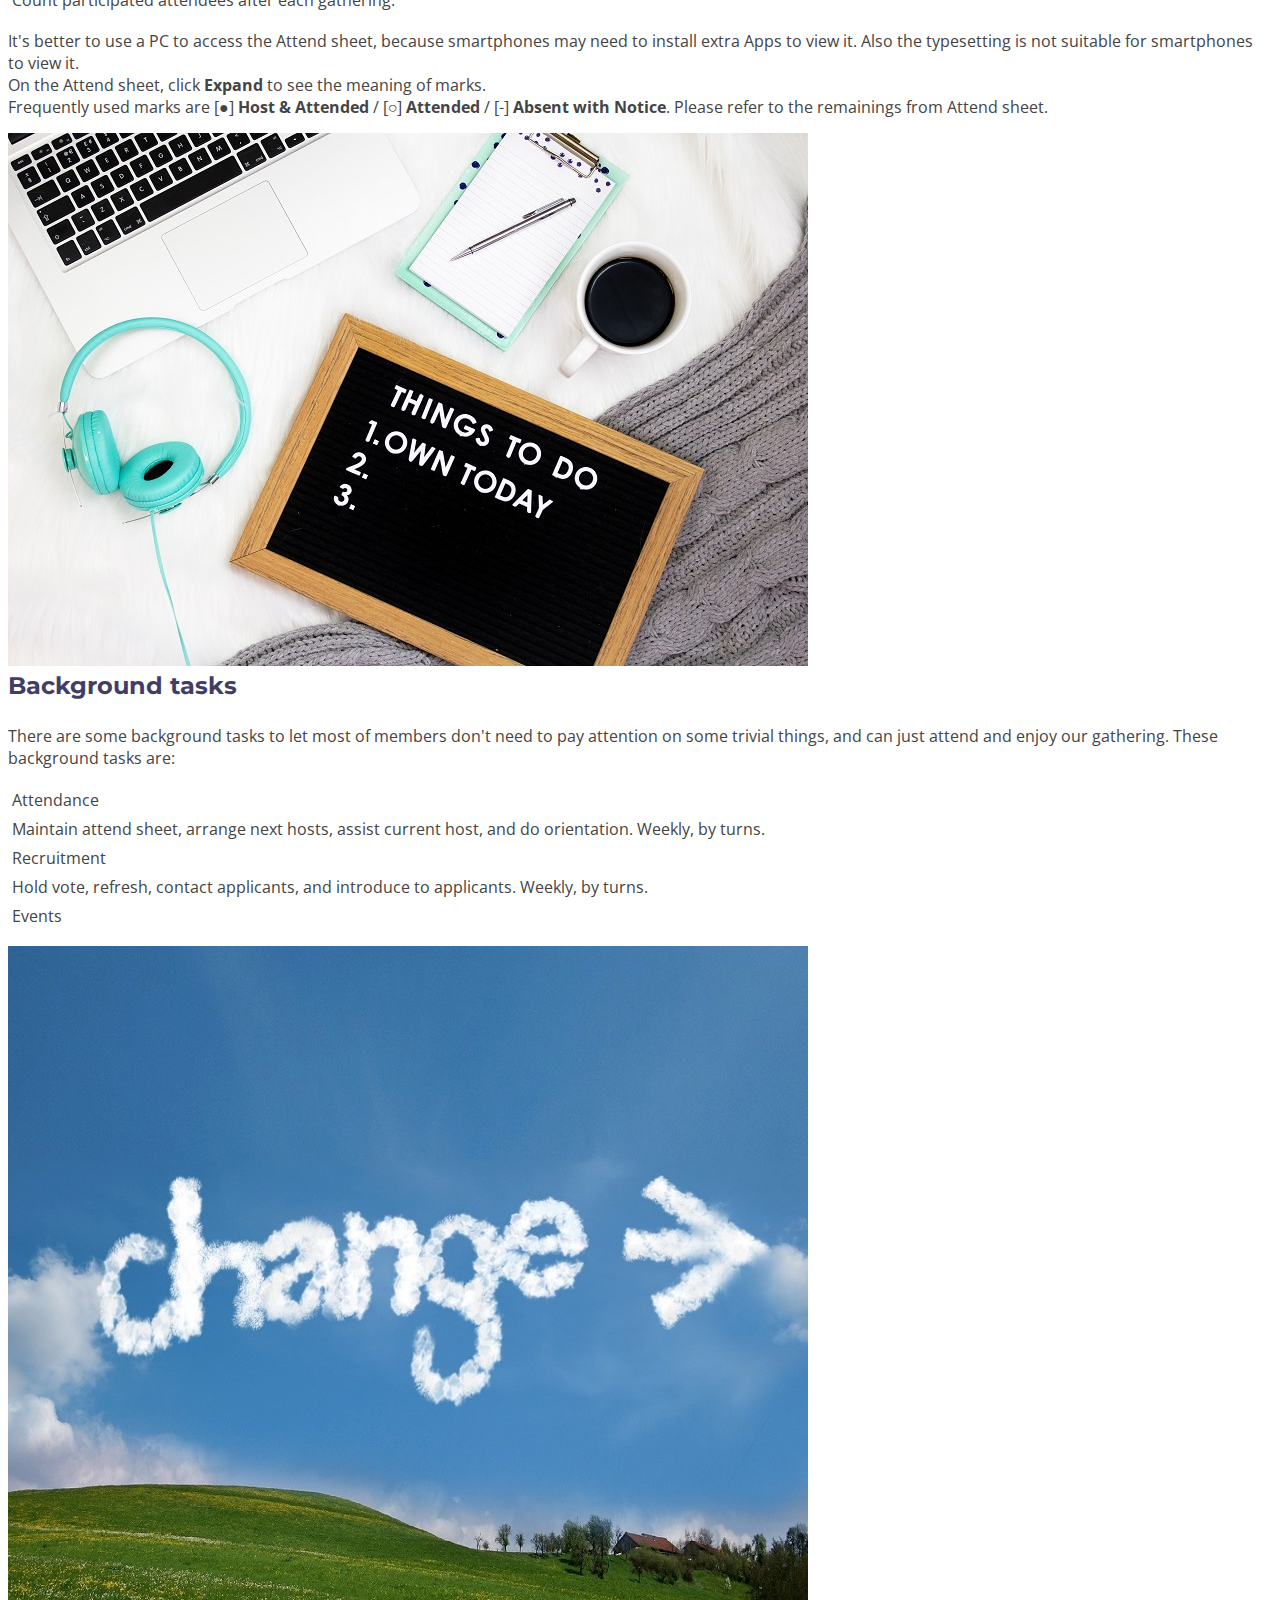
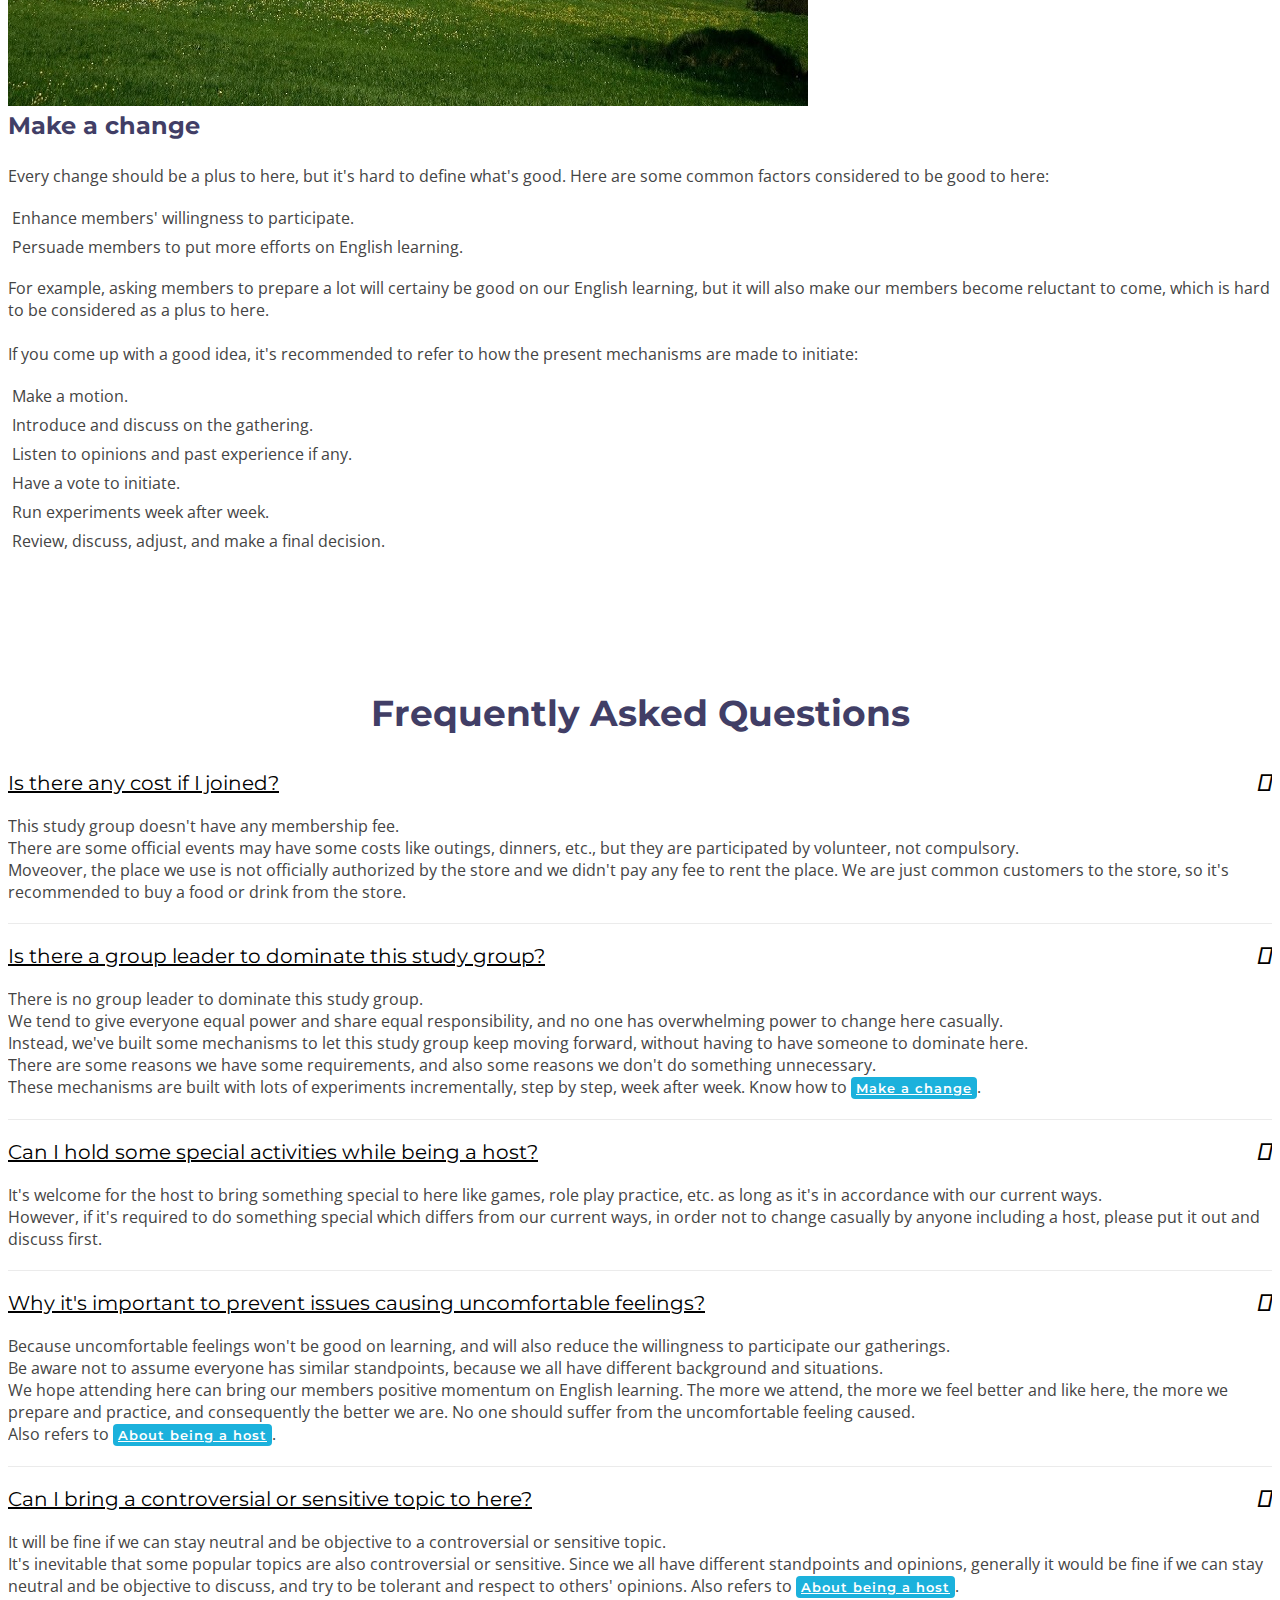
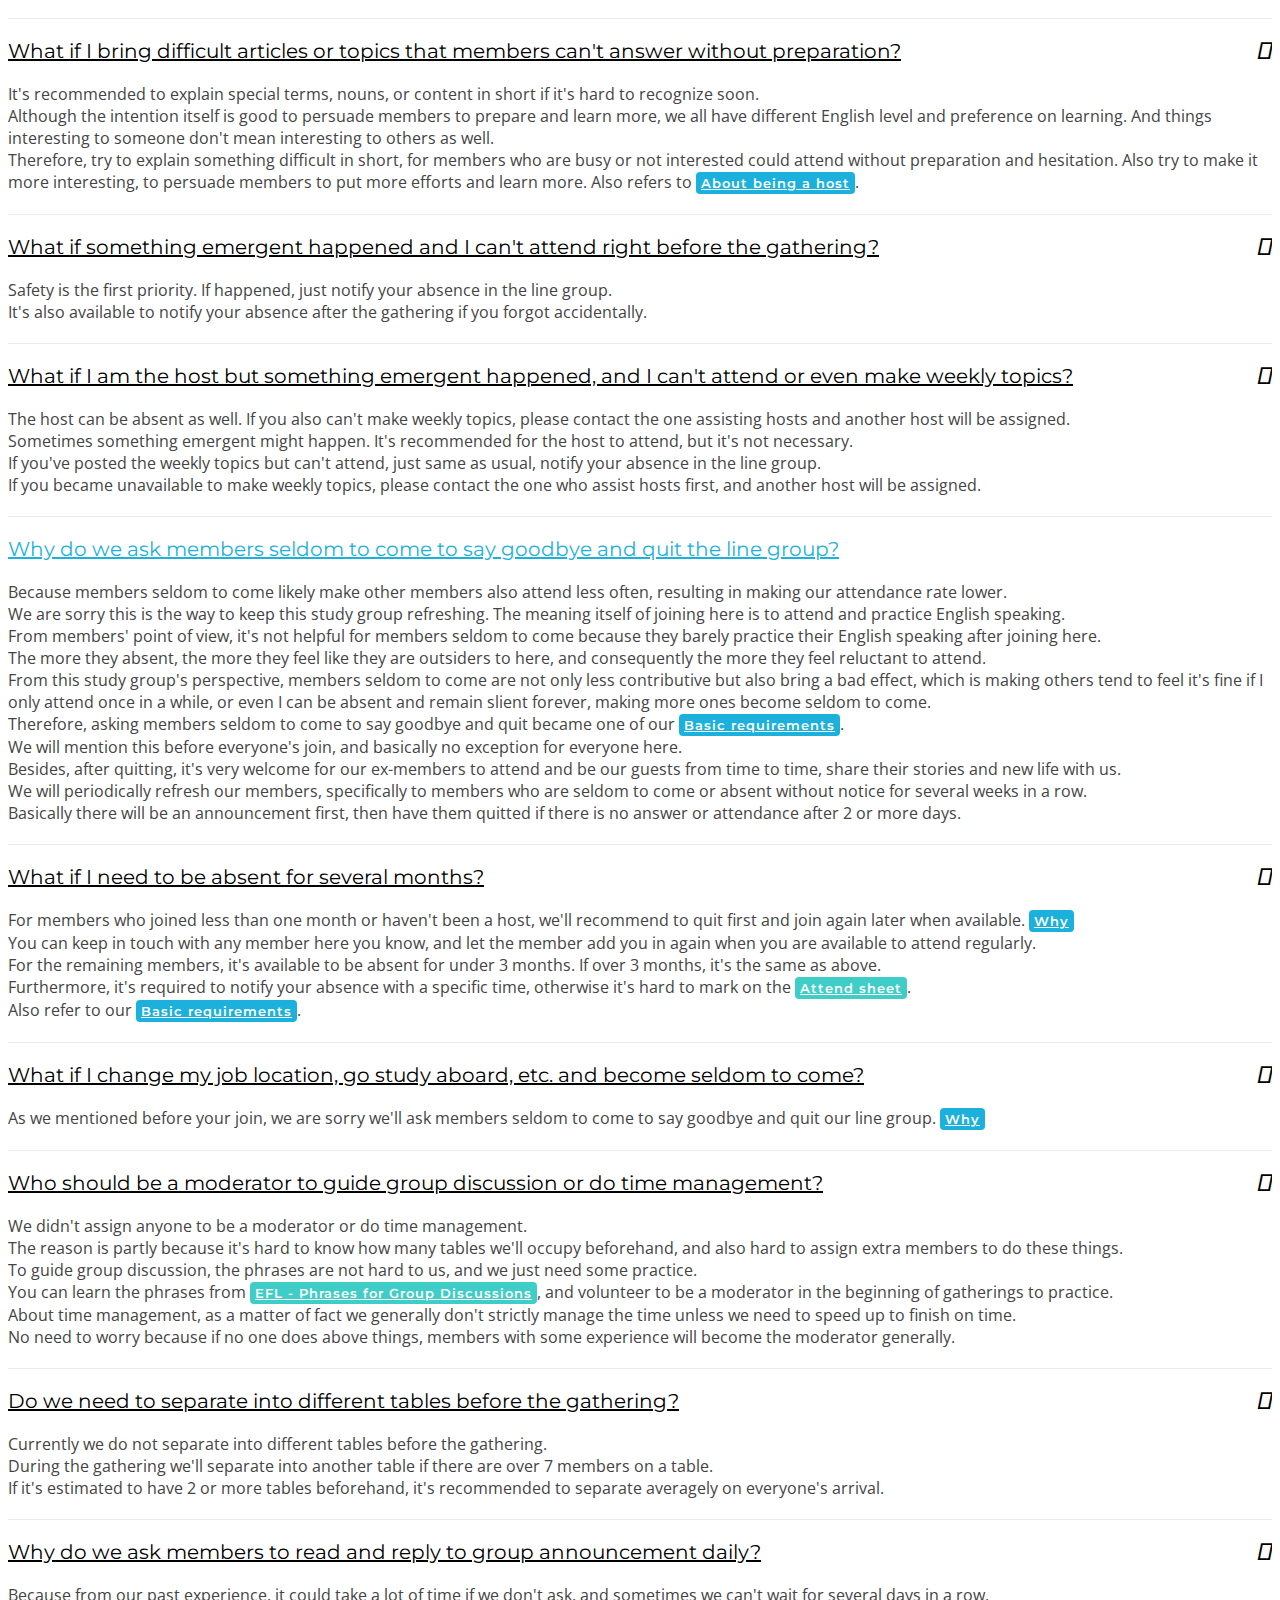
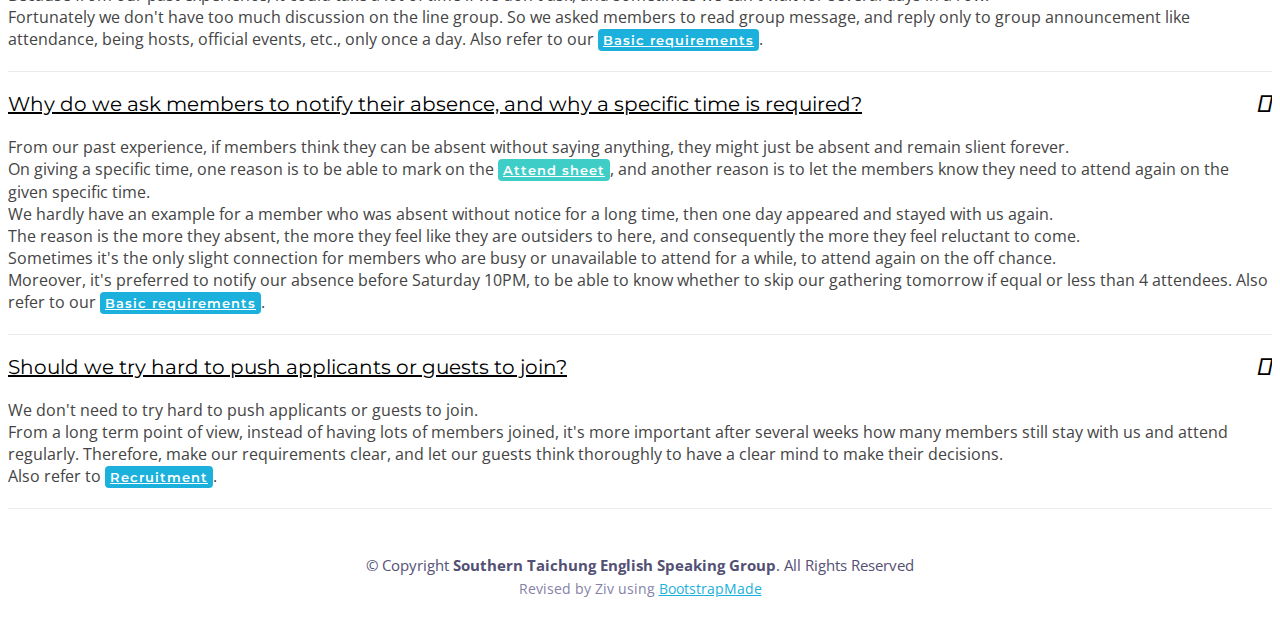
==== commit d19d667c: "Add files via upload" ====
--- a/o/index.html
+++ b/o/index.html
@@ -329,7 +329,7 @@
             <h3 class="cta-title">Finish of Introduction</h3>
             <!-- <h3><p class="cta-title" onclick= "($('#audioJoin').css('display') == 'none') ? $('#audioJoin').css('display', 'inline-block') : $('#audioJoin').css('display', 'none')" >Finish of Introduction</p><audio id='audioJoin' class='cssAudio' controls="Controls" controlsList='nodownload'><source src="./audio/voiceJoin.mp3" />Audio is not supported by your browser!</audio></h3> -->
             <p class="cta-text">
-              Above is the Introduction before new members' join, specifically to our Basic Requirements<br>
+              Above is the Introduction before new members' join, specifically to our Basic Requirements.<br>
               Below is our Basic Orientation to let new members know how to be a Host and what to do for Recruitment.
           </div>
 
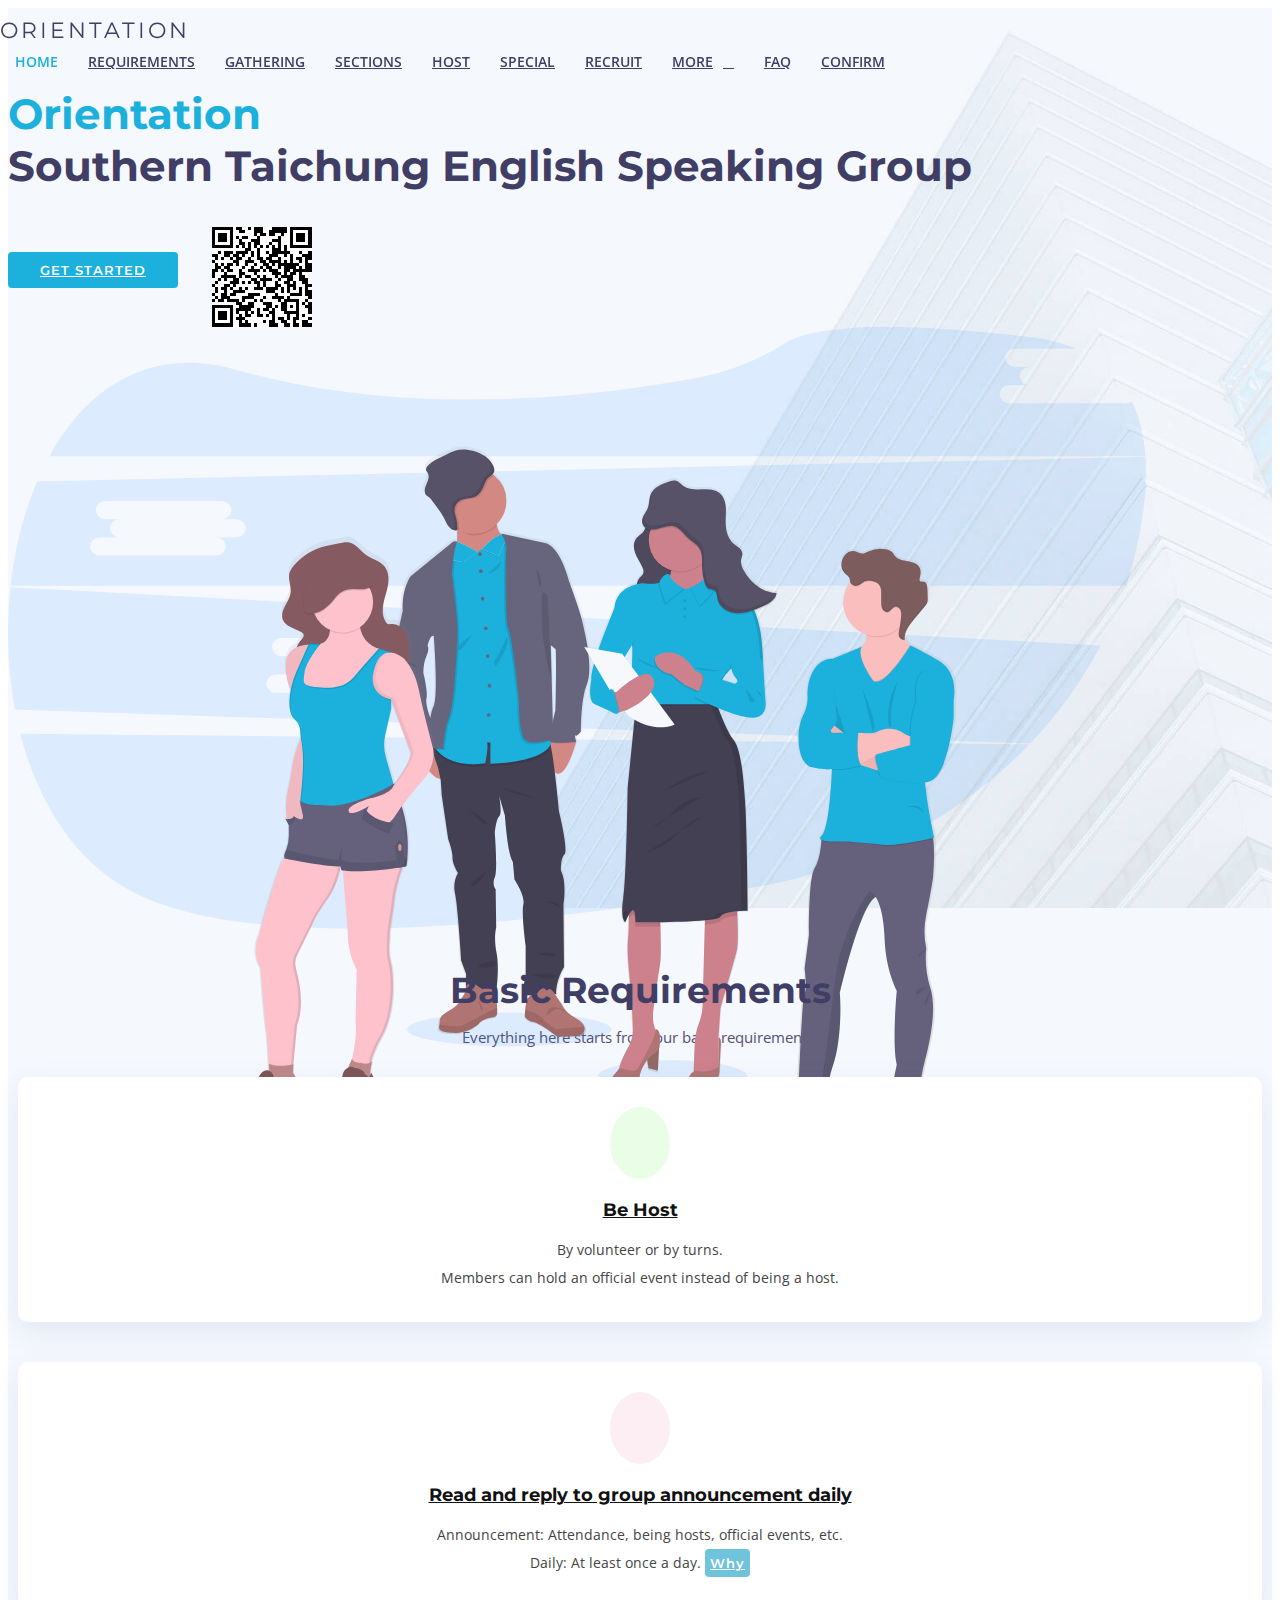
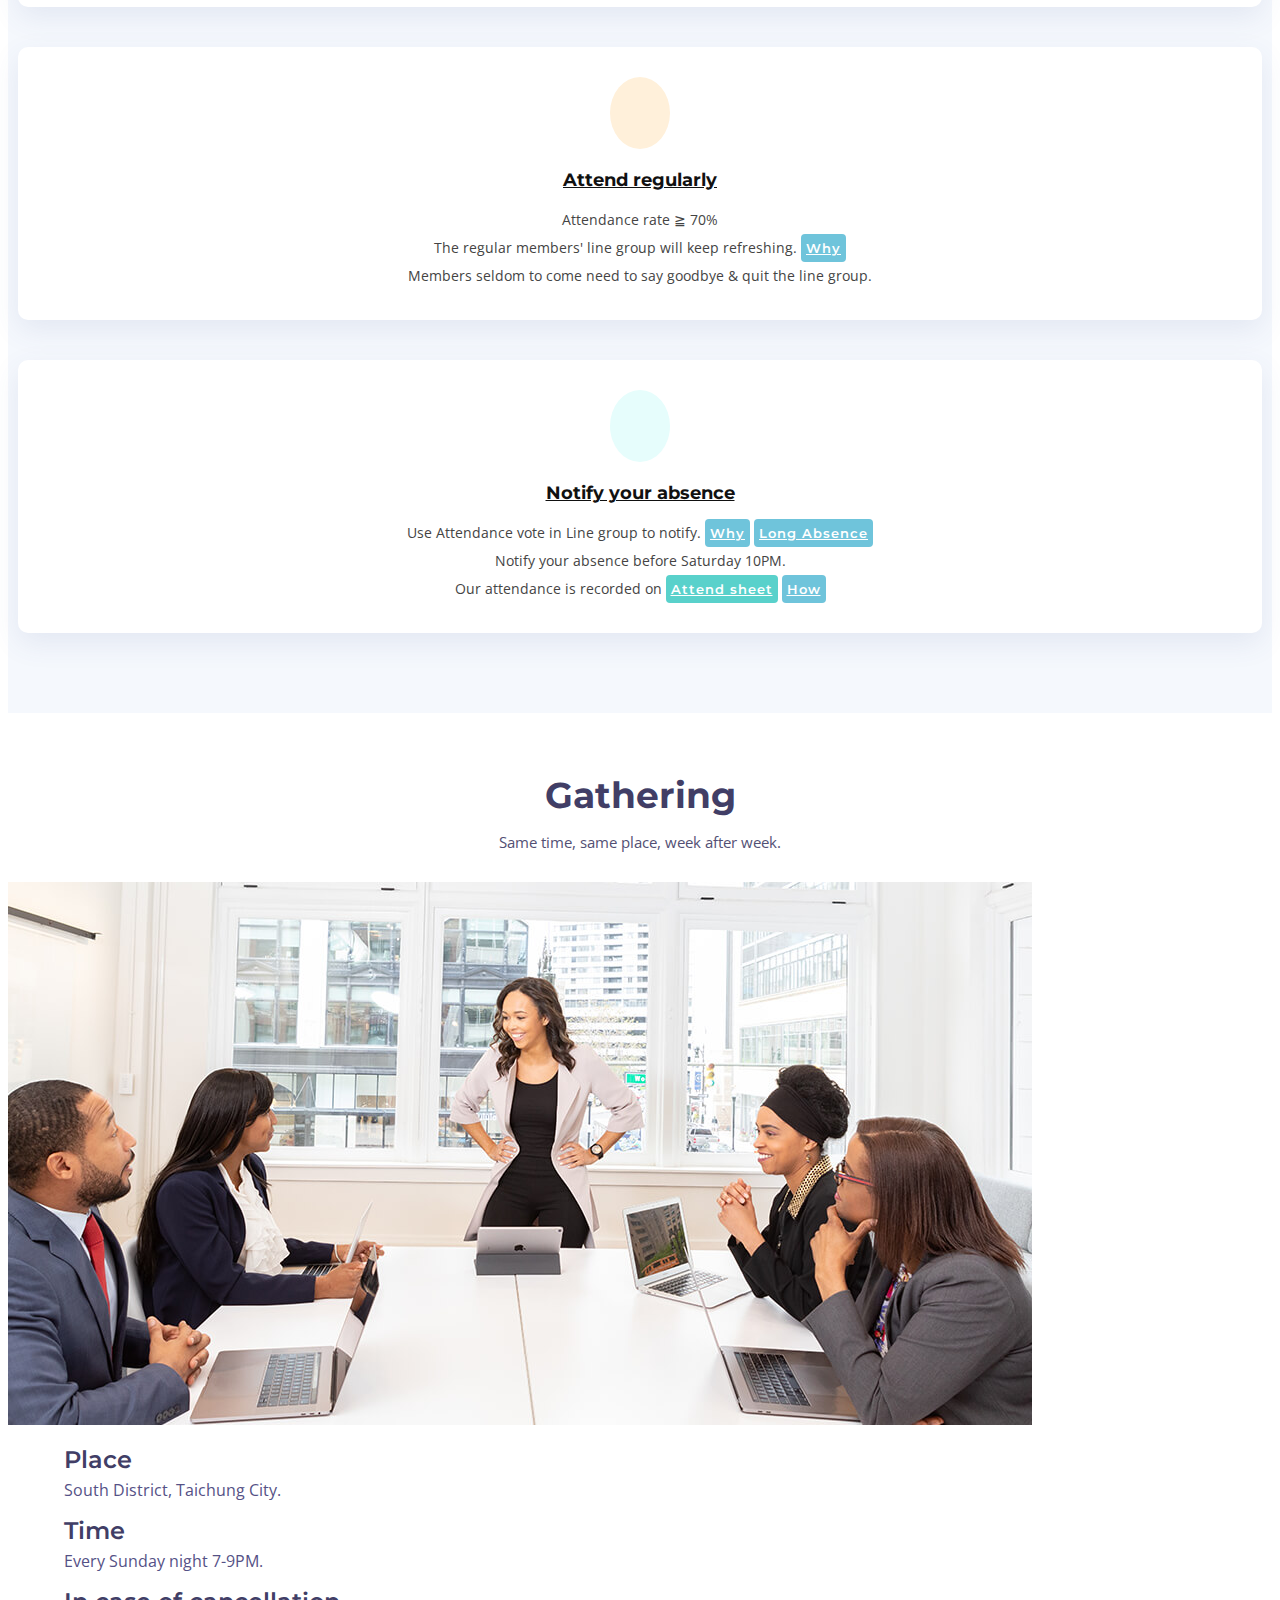
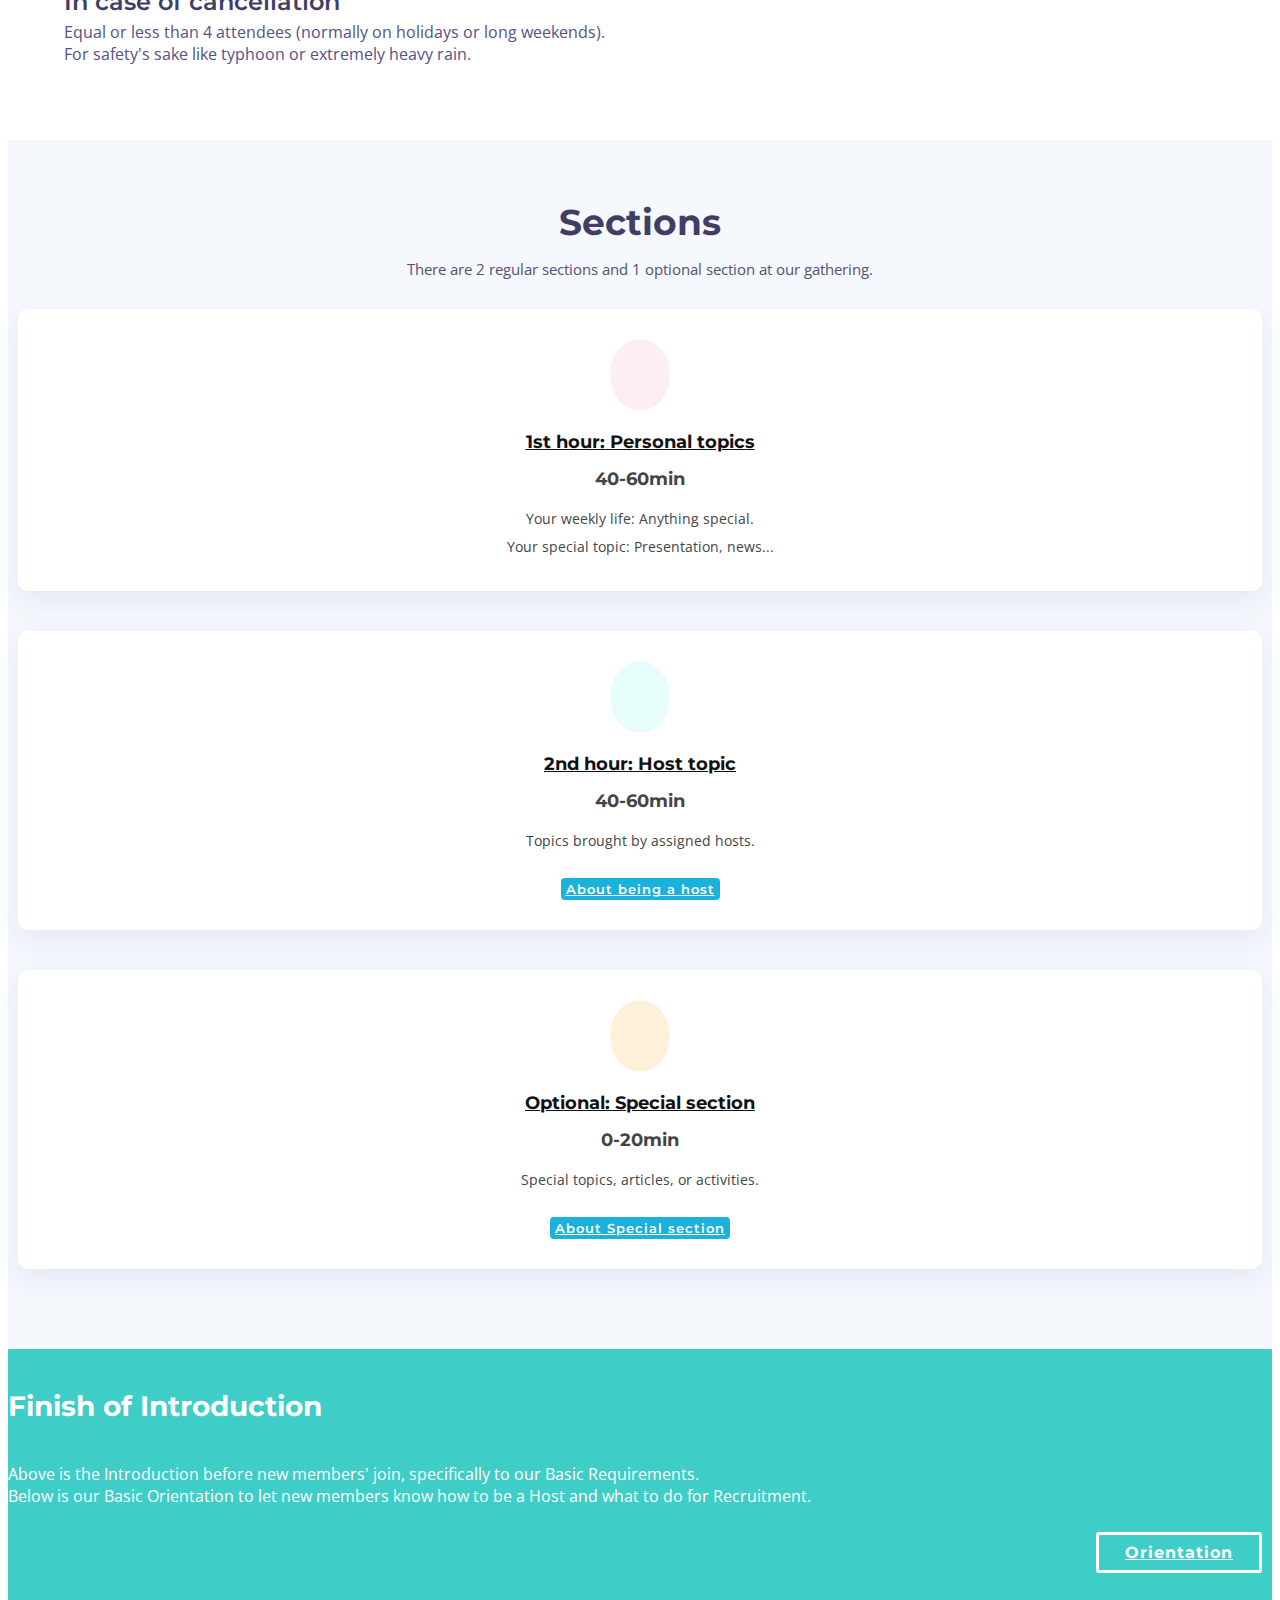
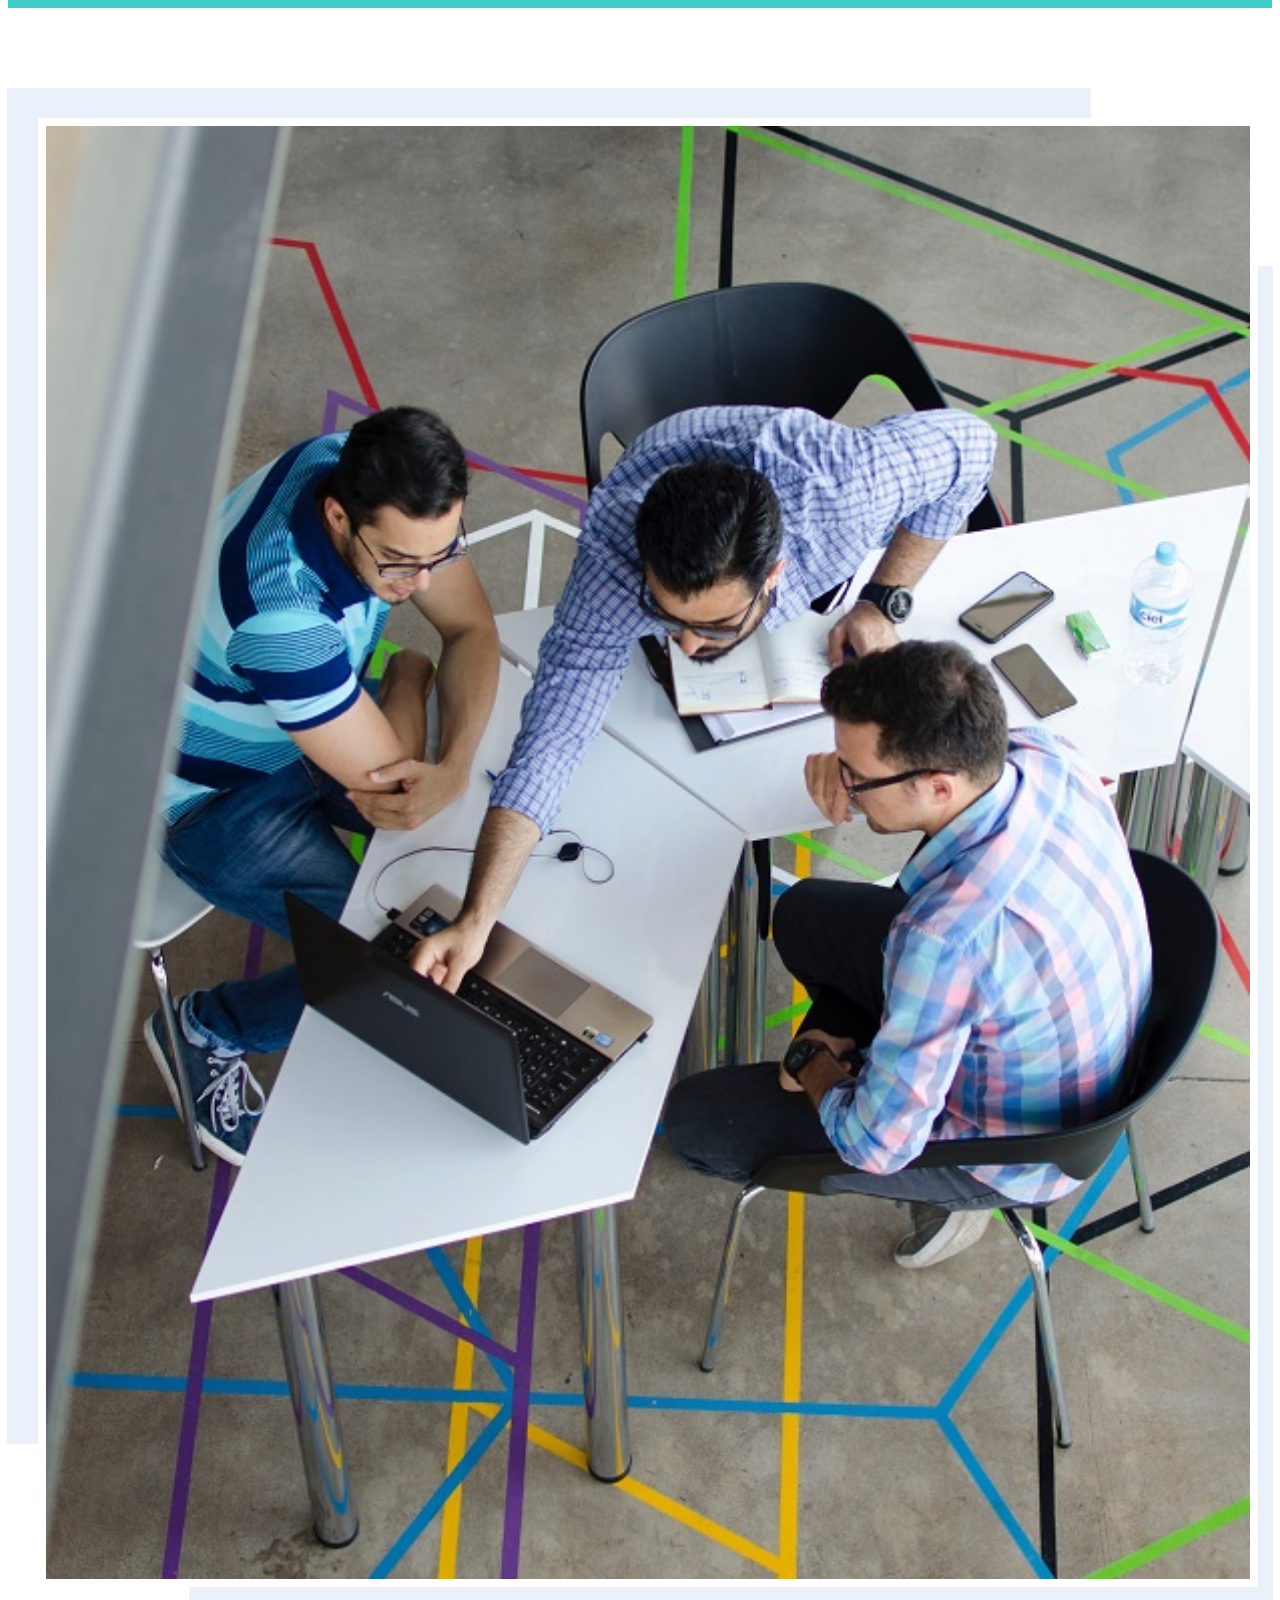
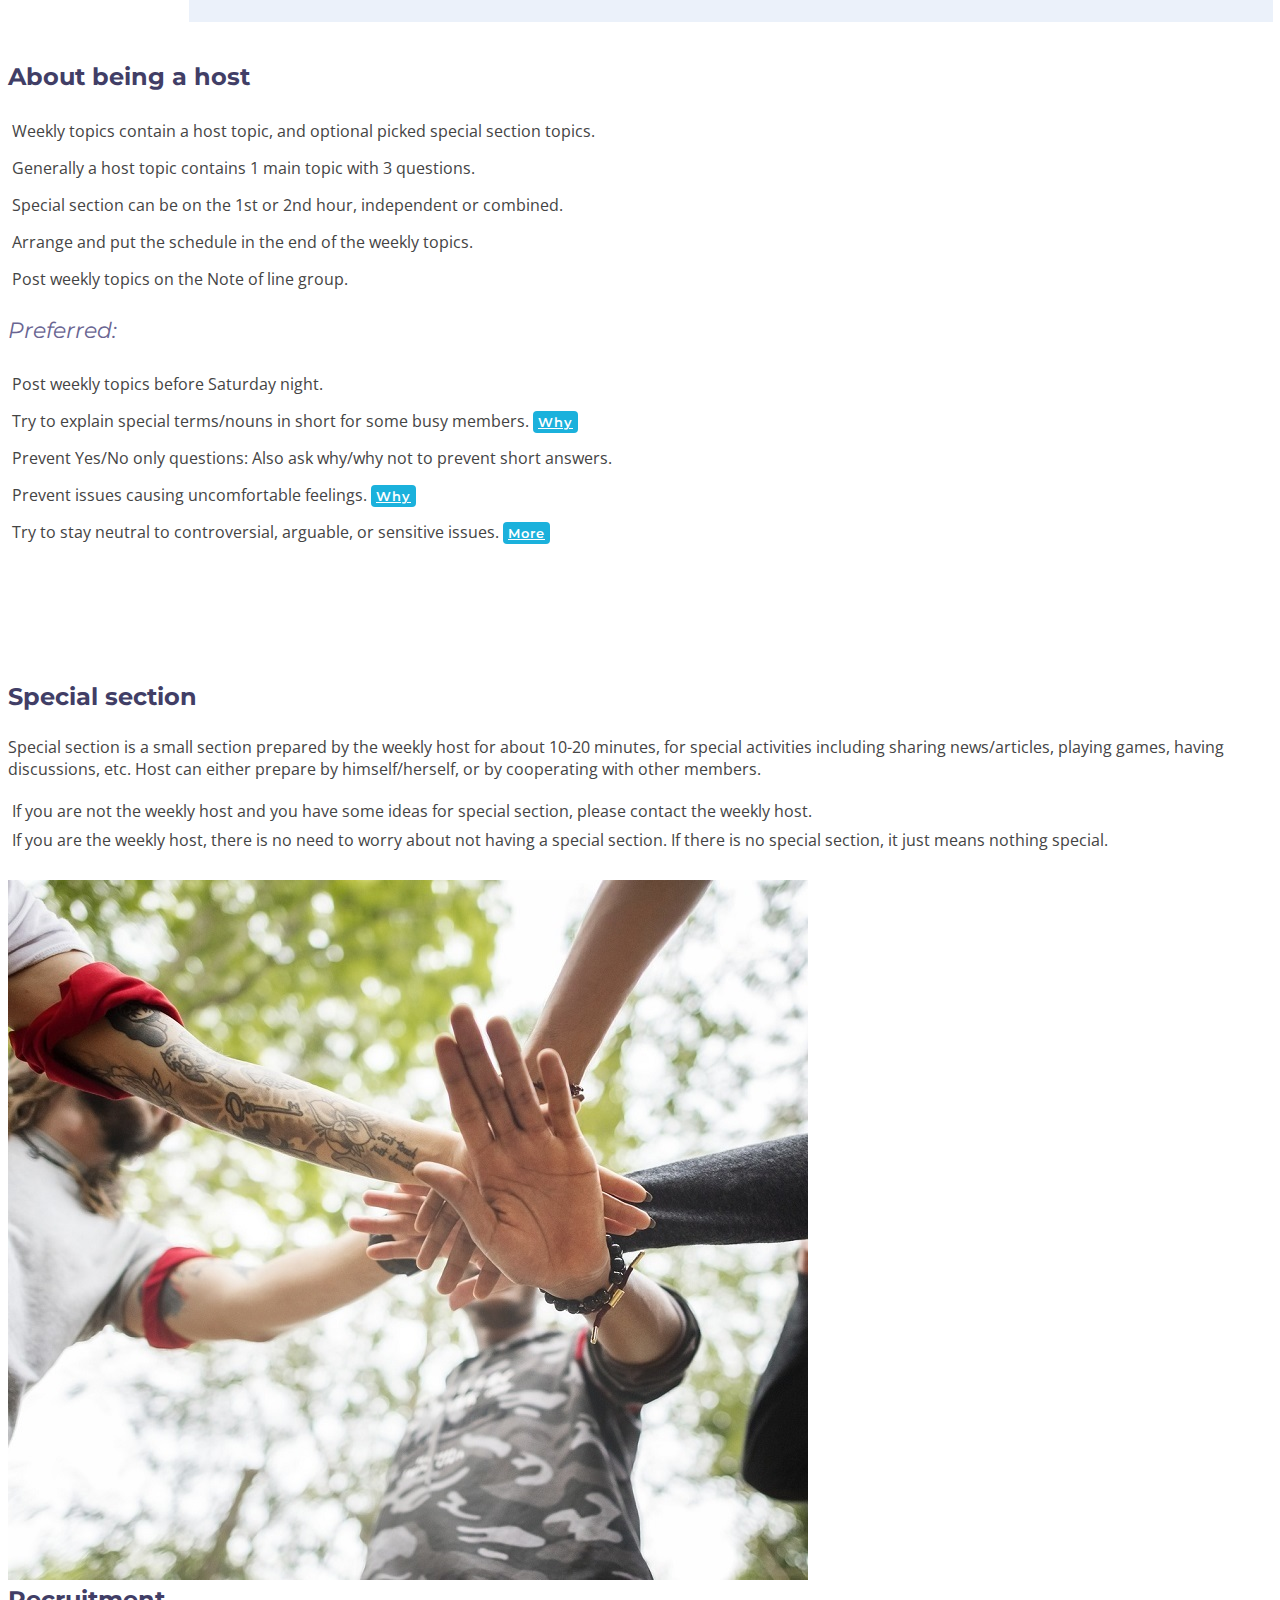
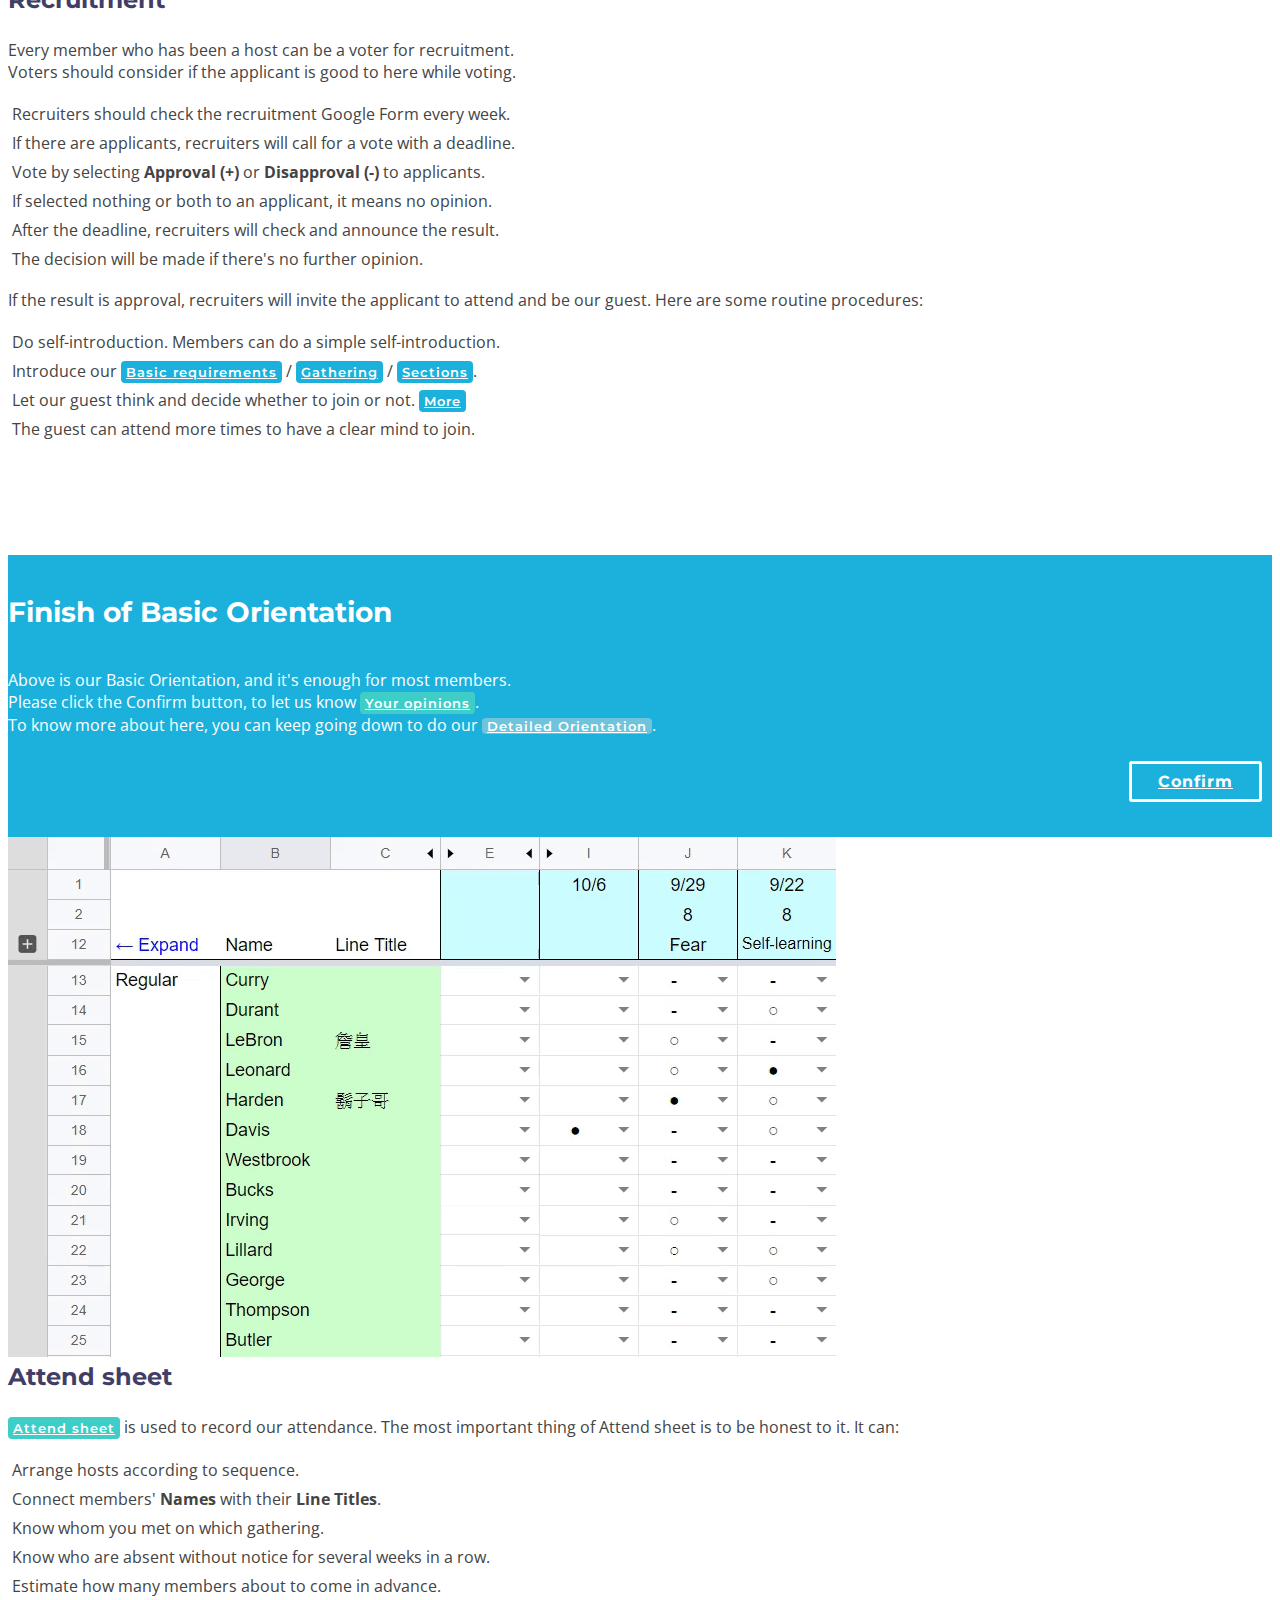
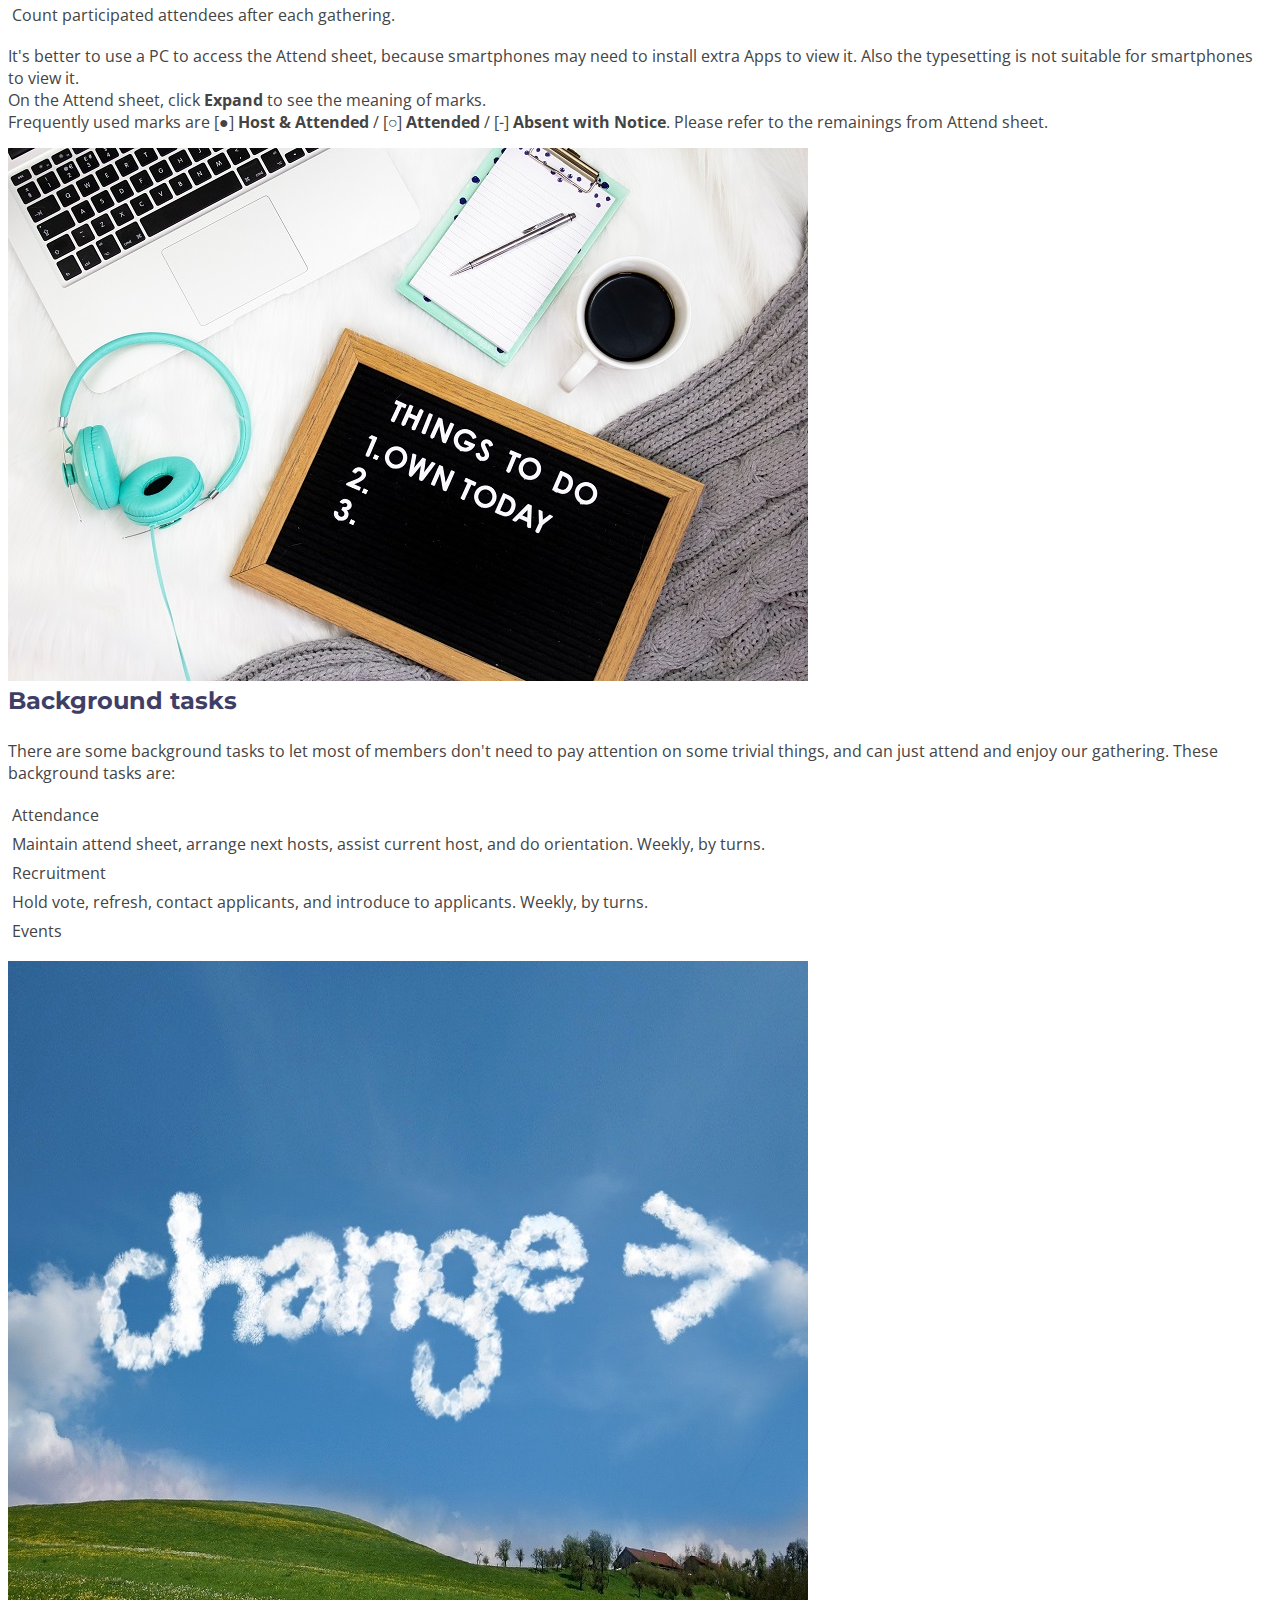
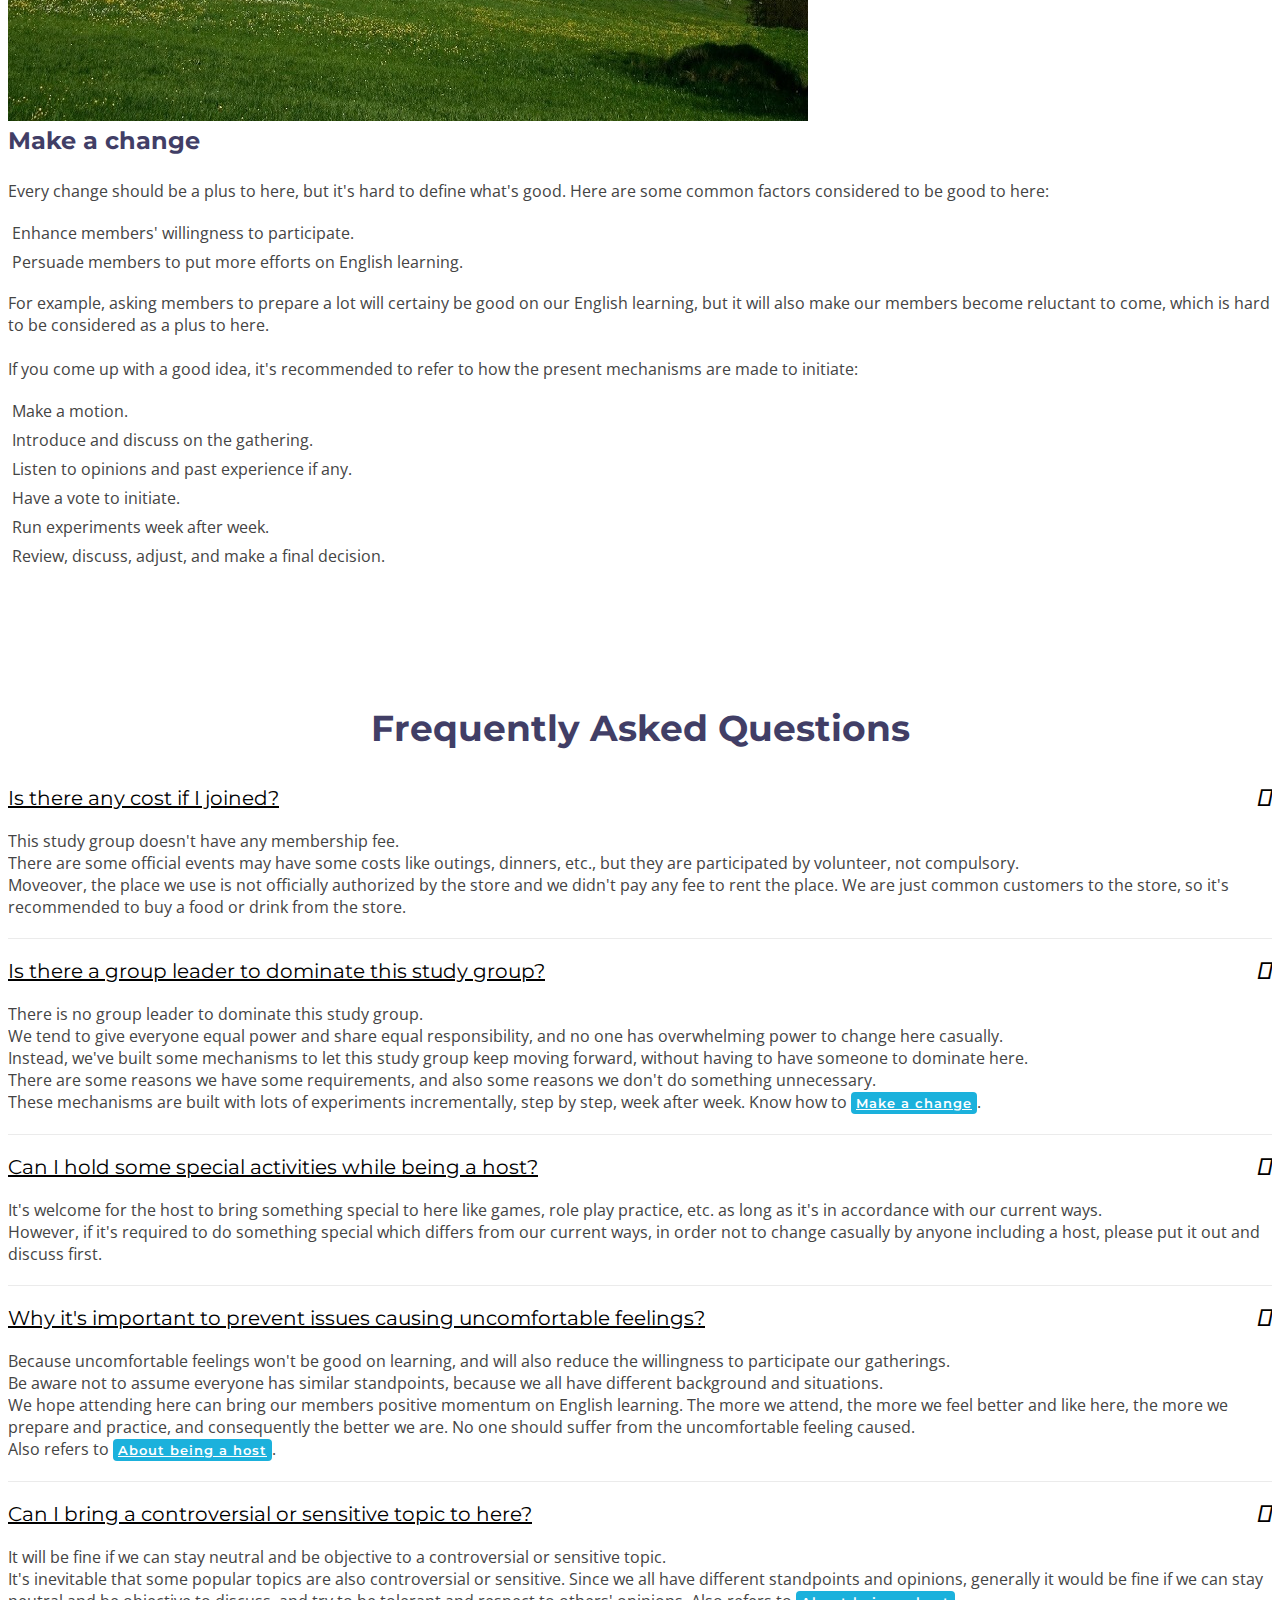
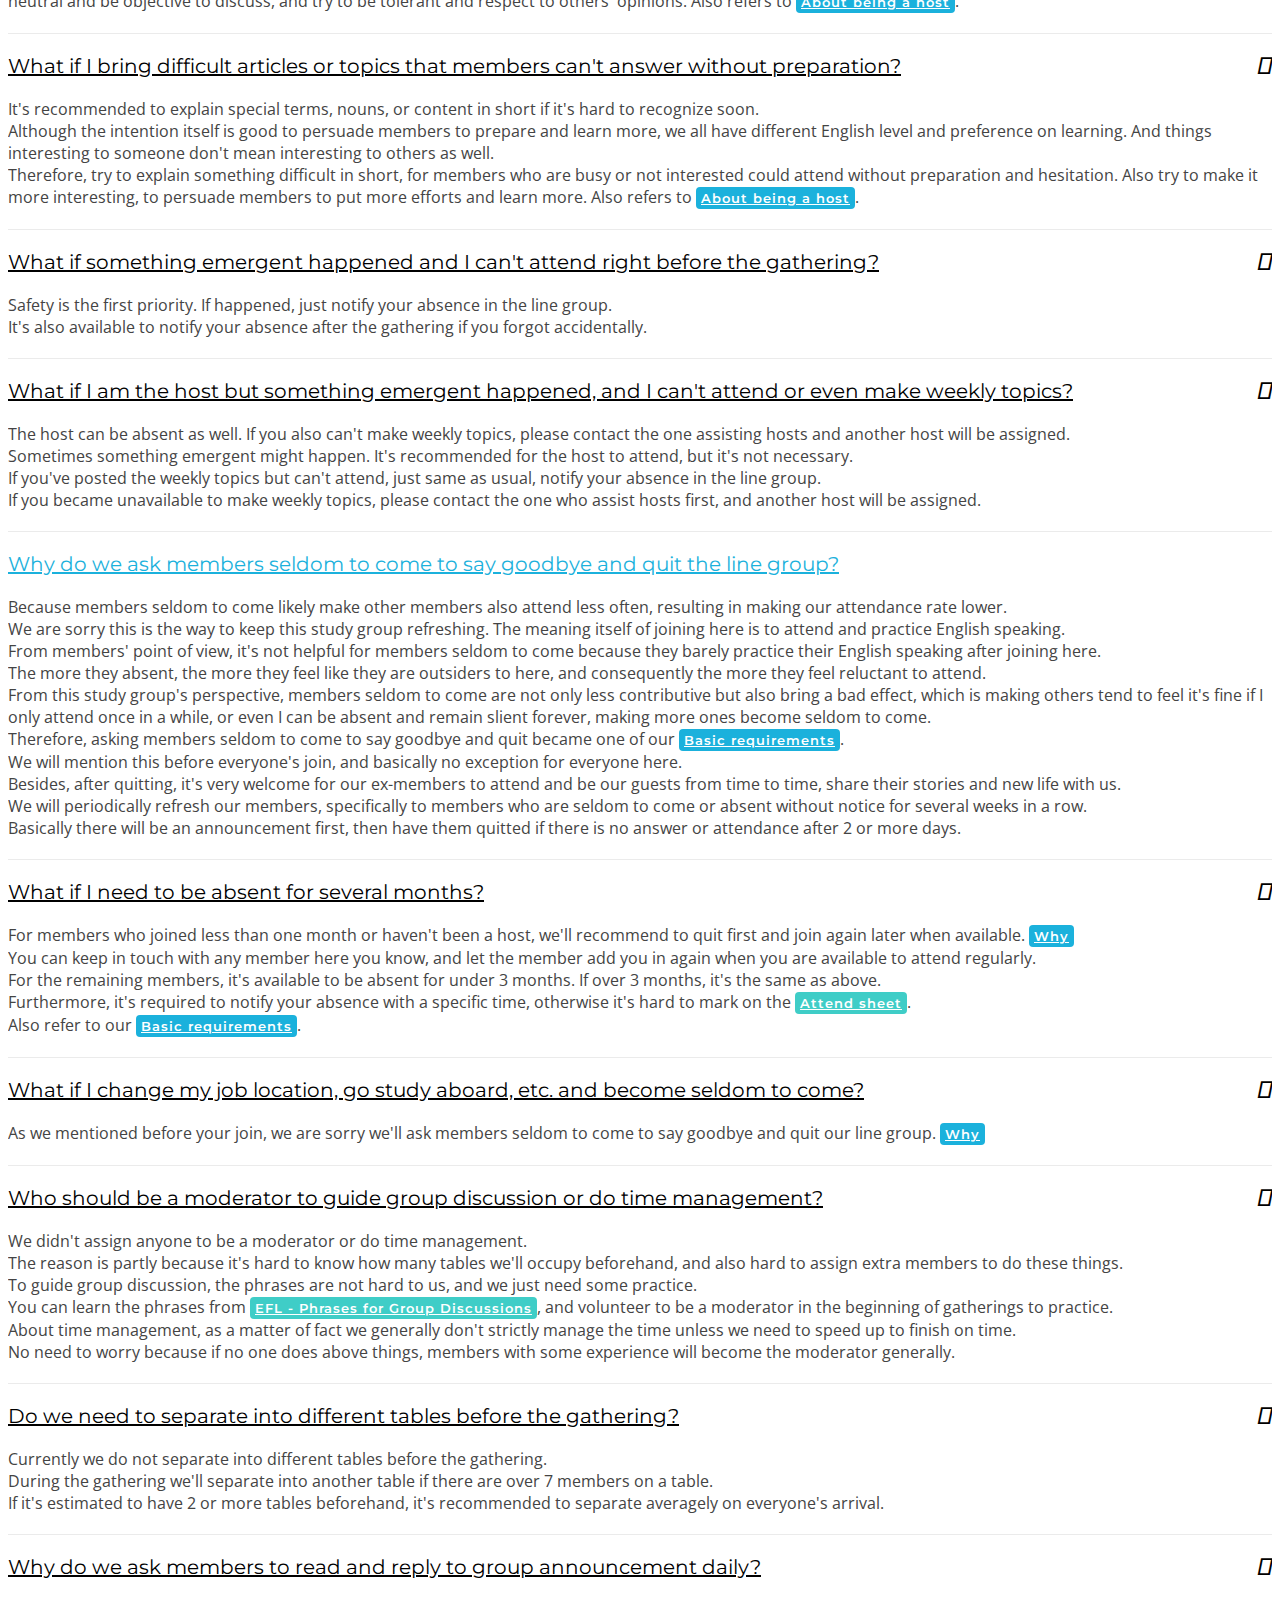
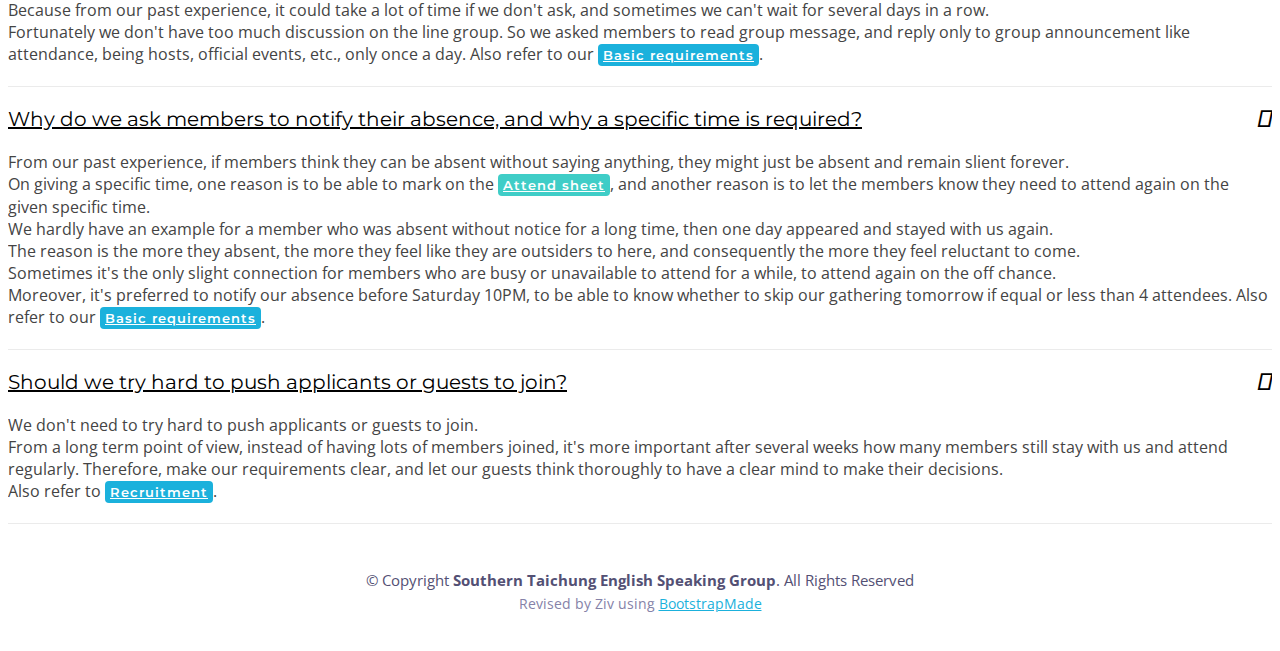
==== commit 824e8e14: "Add files via upload" ====
--- a/o/index.html
+++ b/o/index.html
@@ -326,8 +326,8 @@
       <div class="container">
         <div class="row">
           <div class="col-lg-9 text-center text-lg-left">
-            <h3 class="cta-title">Finish of Introduction</h3>
-            <!-- <h3><p class="cta-title" onclick= "($('#audioJoin').css('display') == 'none') ? $('#audioJoin').css('display', 'inline-block') : $('#audioJoin').css('display', 'none')" >Finish of Introduction</p><audio id='audioJoin' class='cssAudio' controls="Controls" controlsList='nodownload'><source src="./audio/voiceJoin.mp3" />Audio is not supported by your browser!</audio></h3> -->
+            <!-- <h3 class="cta-title">Finish of Introduction</h3> -->
+            <h3><p class="cta-title" onclick= "($('#audioJoin').css('display') == 'none') ? $('#audioJoin').css('display', 'inline-block') : $('#audioJoin').css('display', 'none')" >Finish of Introduction</p><audio id='audioJoin' class='cssAudio' controls="Controls" controlsList='nodownload'><source src="./audio/voiceJoin.mp3" />Audio is not supported by your browser!</audio></h3>
             <p class="cta-text">
               Above is the Introduction before new members' join, specifically to our Basic Requirements.<br>
               Below is our Basic Orientation to let new members know how to be a Host and what to do for Recruitment.
@@ -492,7 +492,7 @@
             <!-- <h3 class="cta-title">Finish of Orientation <audio style="width: 230px; height: 32px; display: inline-block; text-align: center;; vertical-align:middle" controls="Controls" controlsList='nodownload'><source src="./audio/voiceAck.mp3" />Audio is not supported by your browser!</audio></h3> -->
             <h3><p class="cta-title" onclick= "($('#audioAck').css('display') == 'none') ? $('#audioAck').css('display', 'inline-block') : $('#audioAck').css('display', 'none')" >Finish of Basic Orientation</p><audio id='audioAck' class='cssAudio' controls="Controls" controlsList='nodownload'><source src="./audio/voiceAck.mp3" />Audio is not supported by your browser!</audio></h3>
             <p class="cta-text"> 
-              Above is our Basic Orientation, And it's enough for most members.<br>
+              Above is our Basic Orientation, and it's enough for most members.<br>
               Please click the Confirm button, to let us know <a href="https://docs.google.com/spreadsheets/d/1nC1CXjtlOJ7WzDzJLufgSFKmFQcMm2sNO_5mKME2O_c/edit?usp=sharing" target="_blank" class="btn-link-outer scrollto">Your opinions</a>.<br>
               To know more about here, you can keep going down to do our <a href="#secMore" class="div-btn-link-inner scrollto">Detailed Orientation</a>.
           </div>
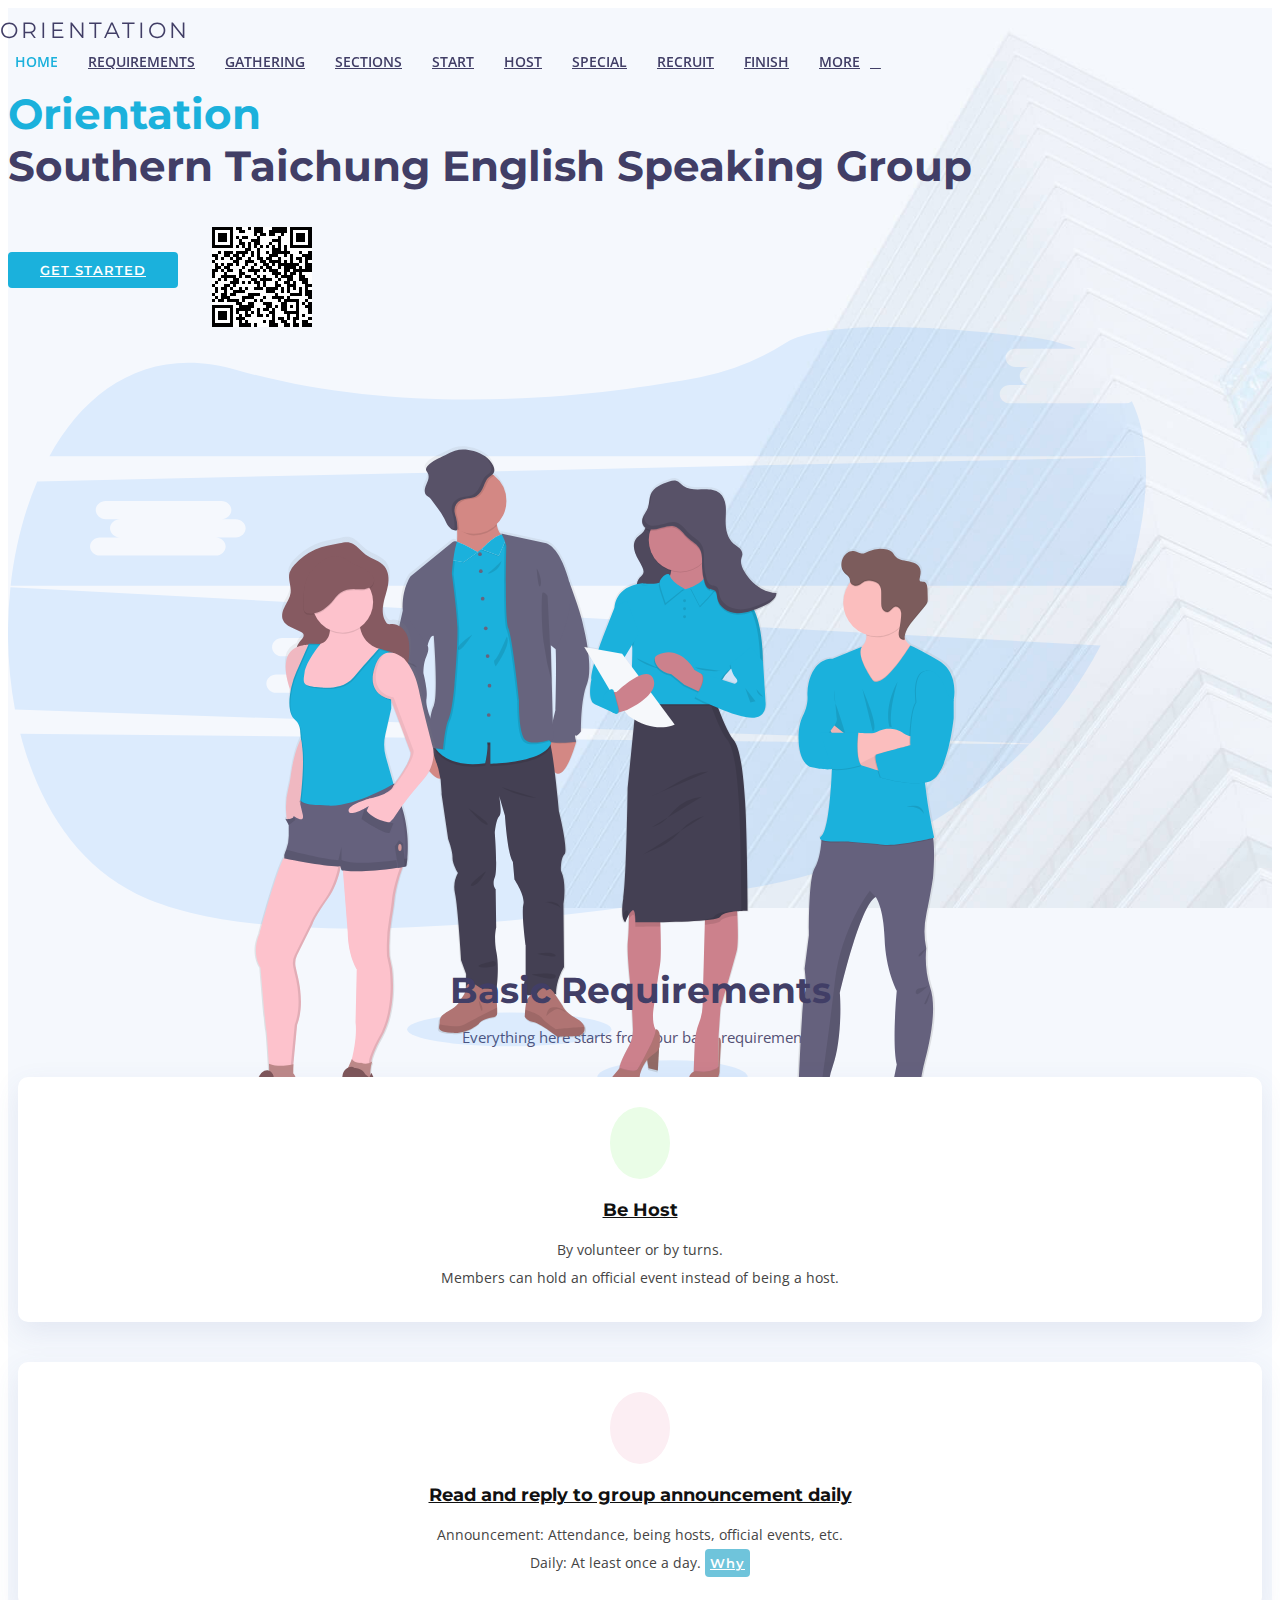
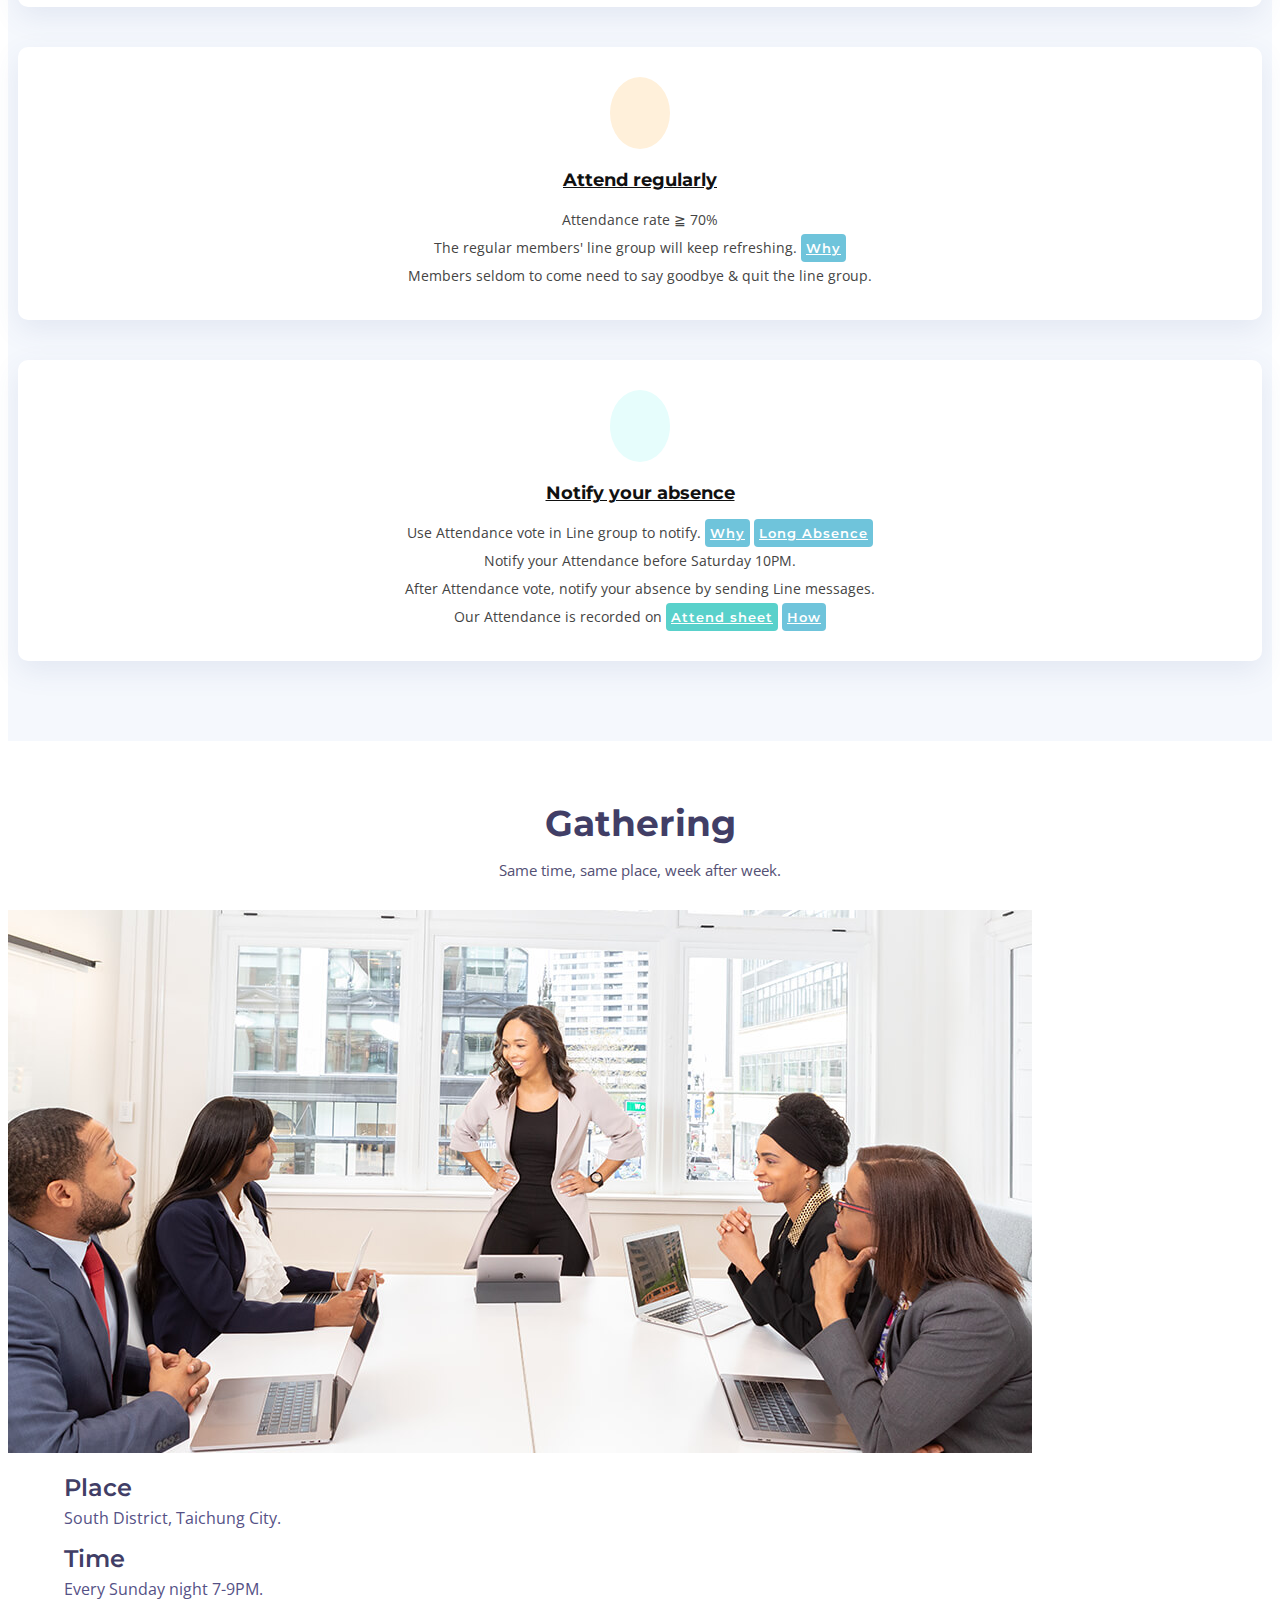
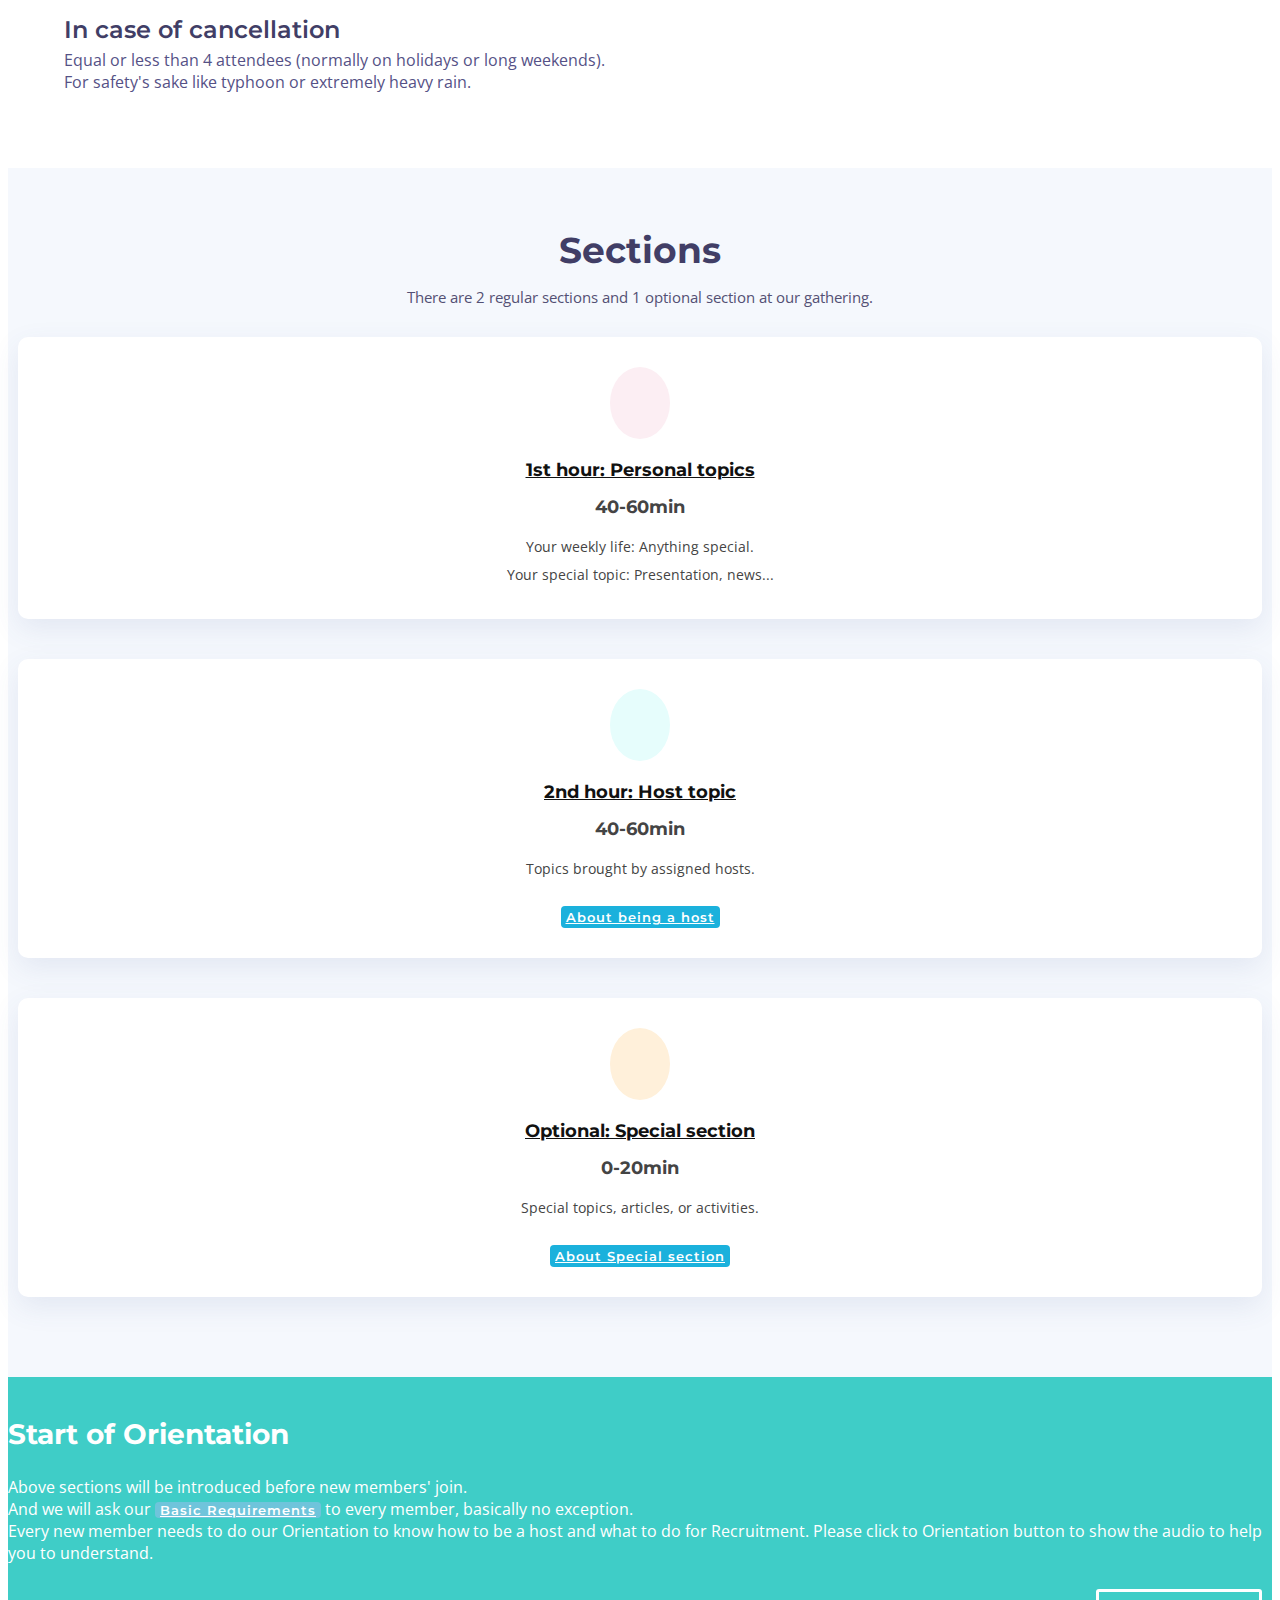
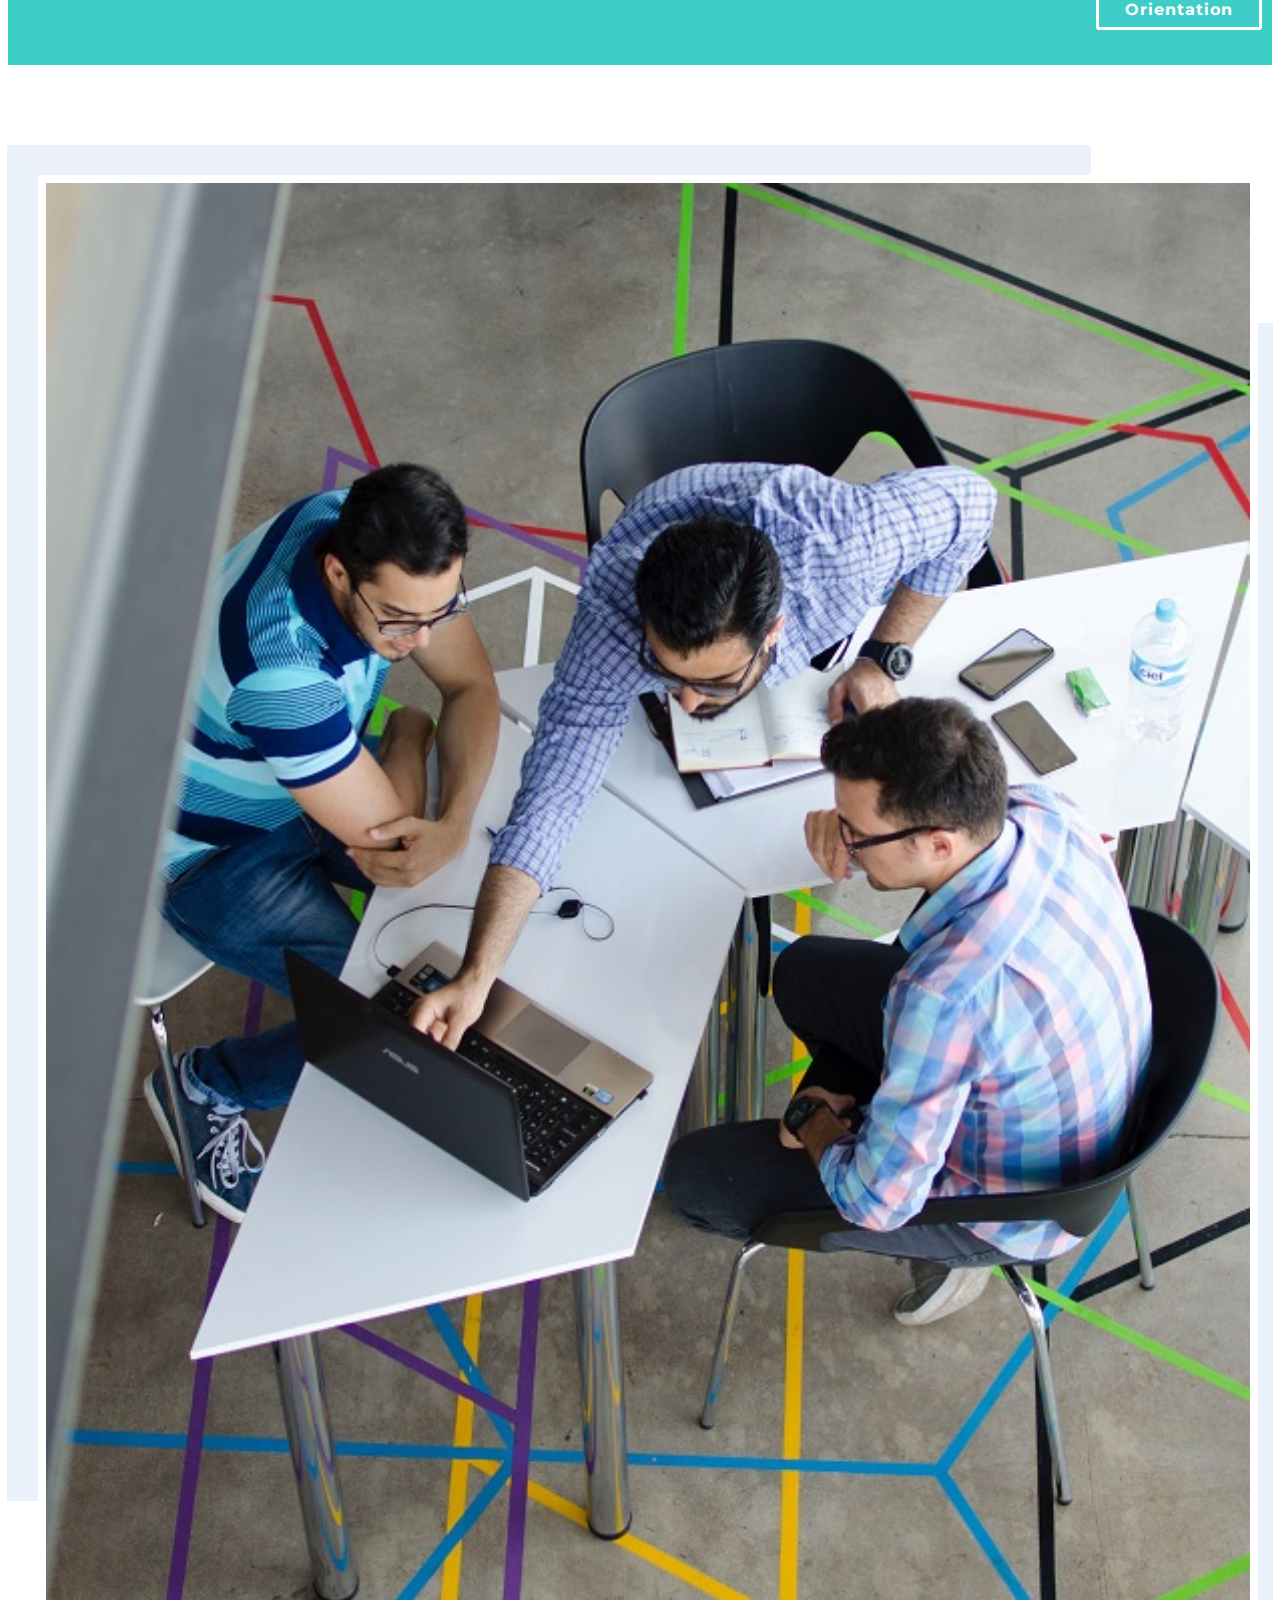
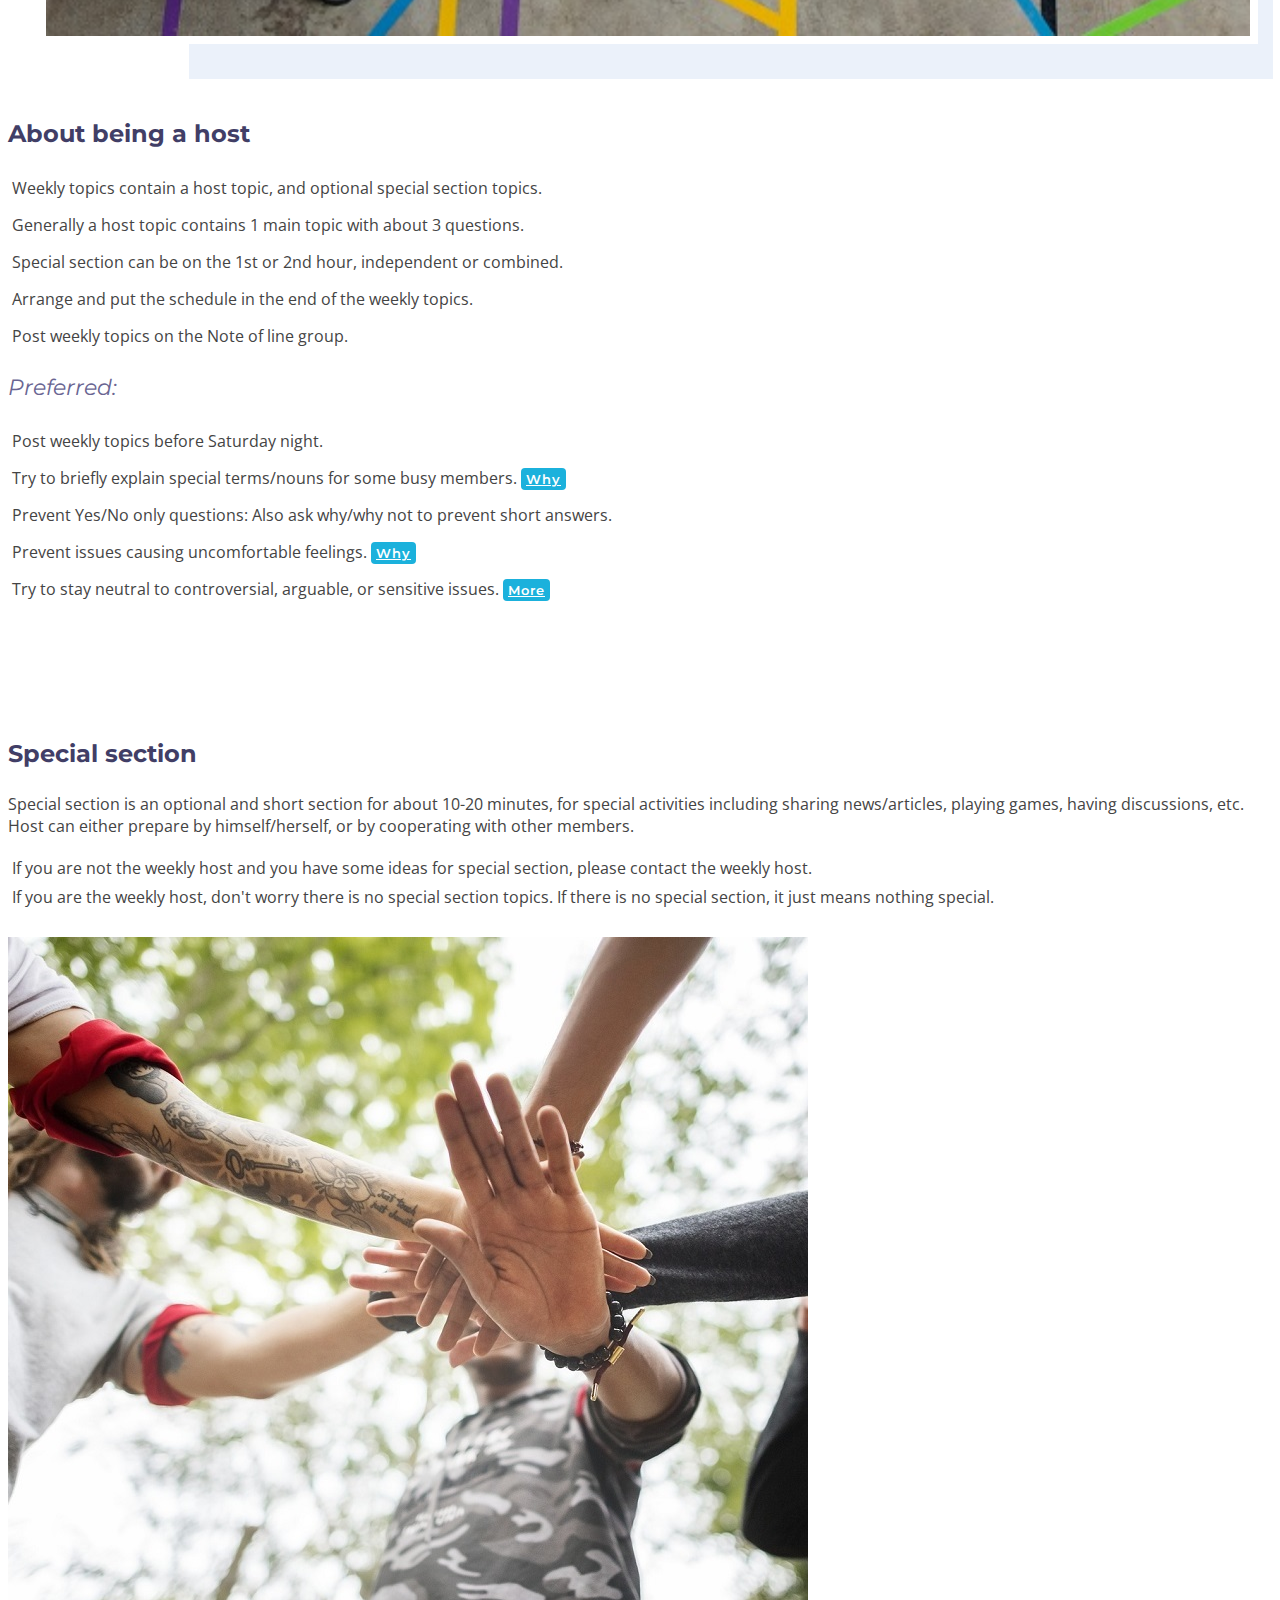
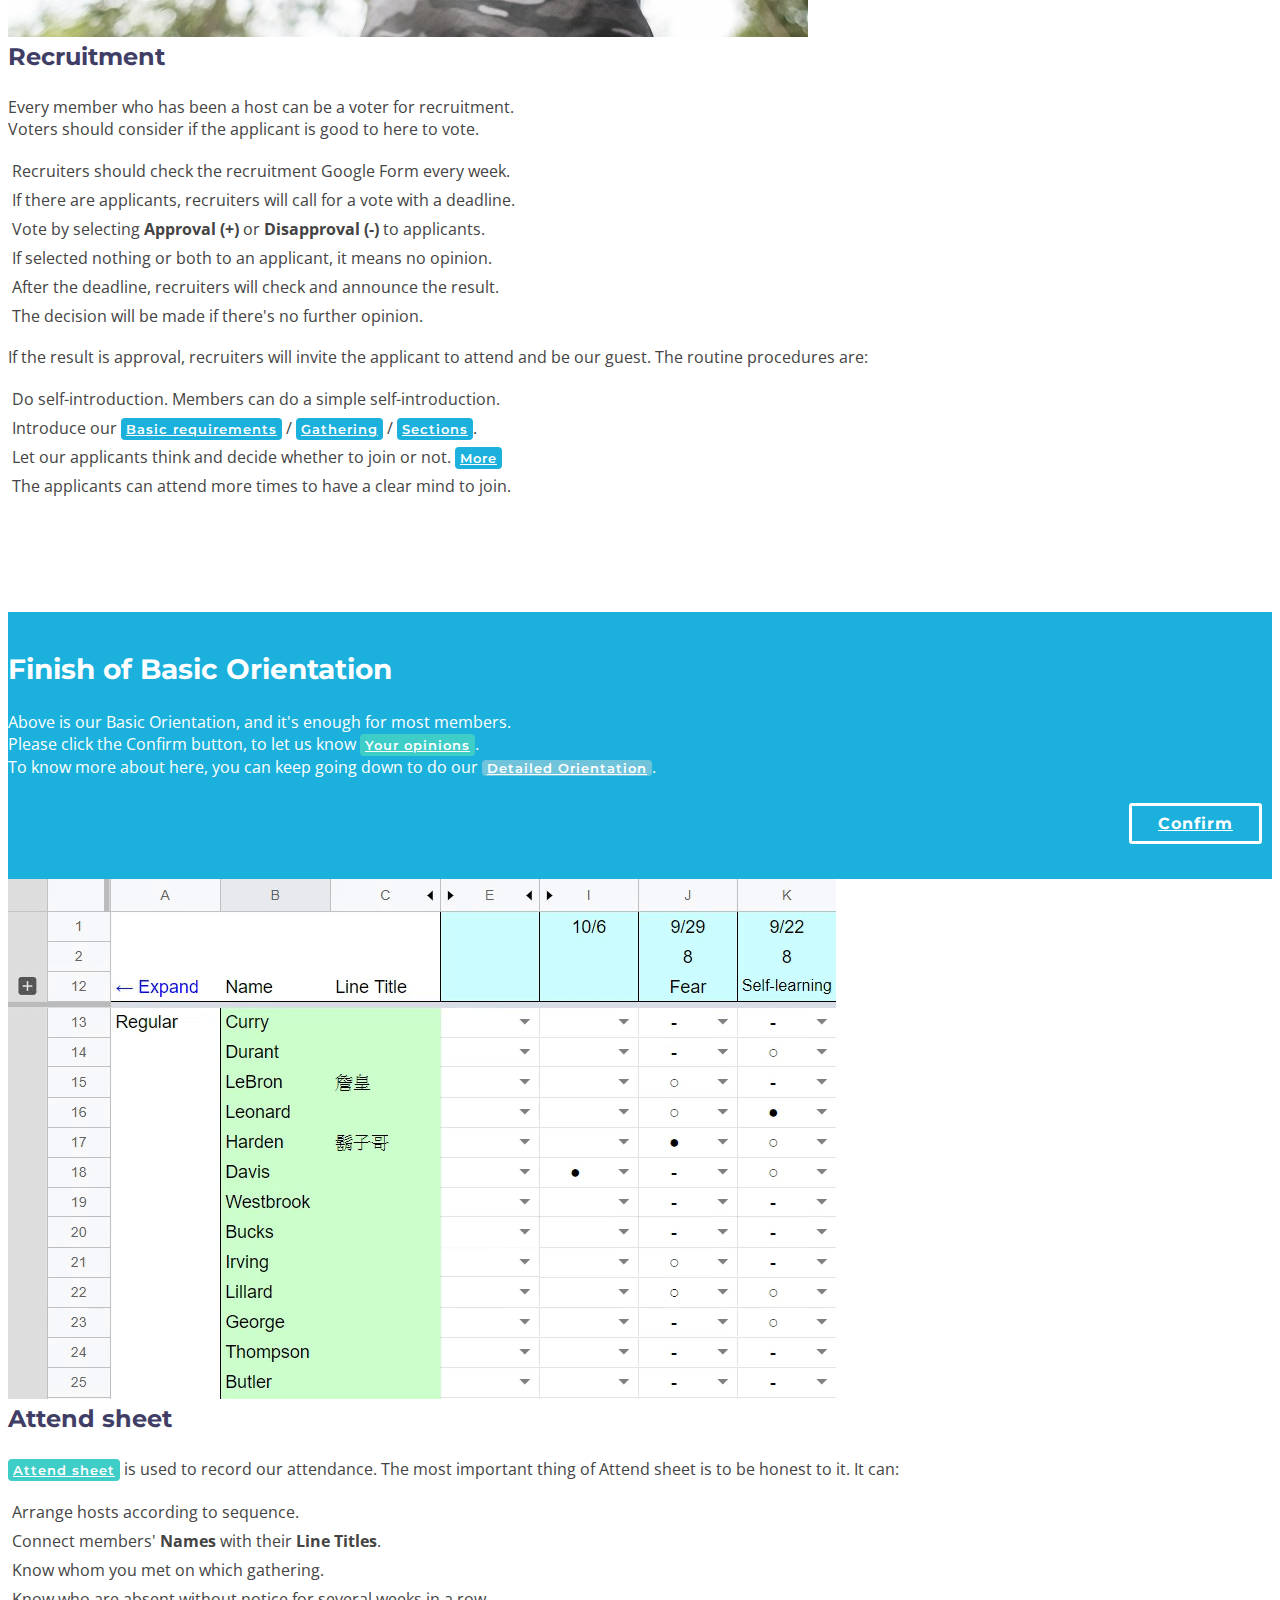
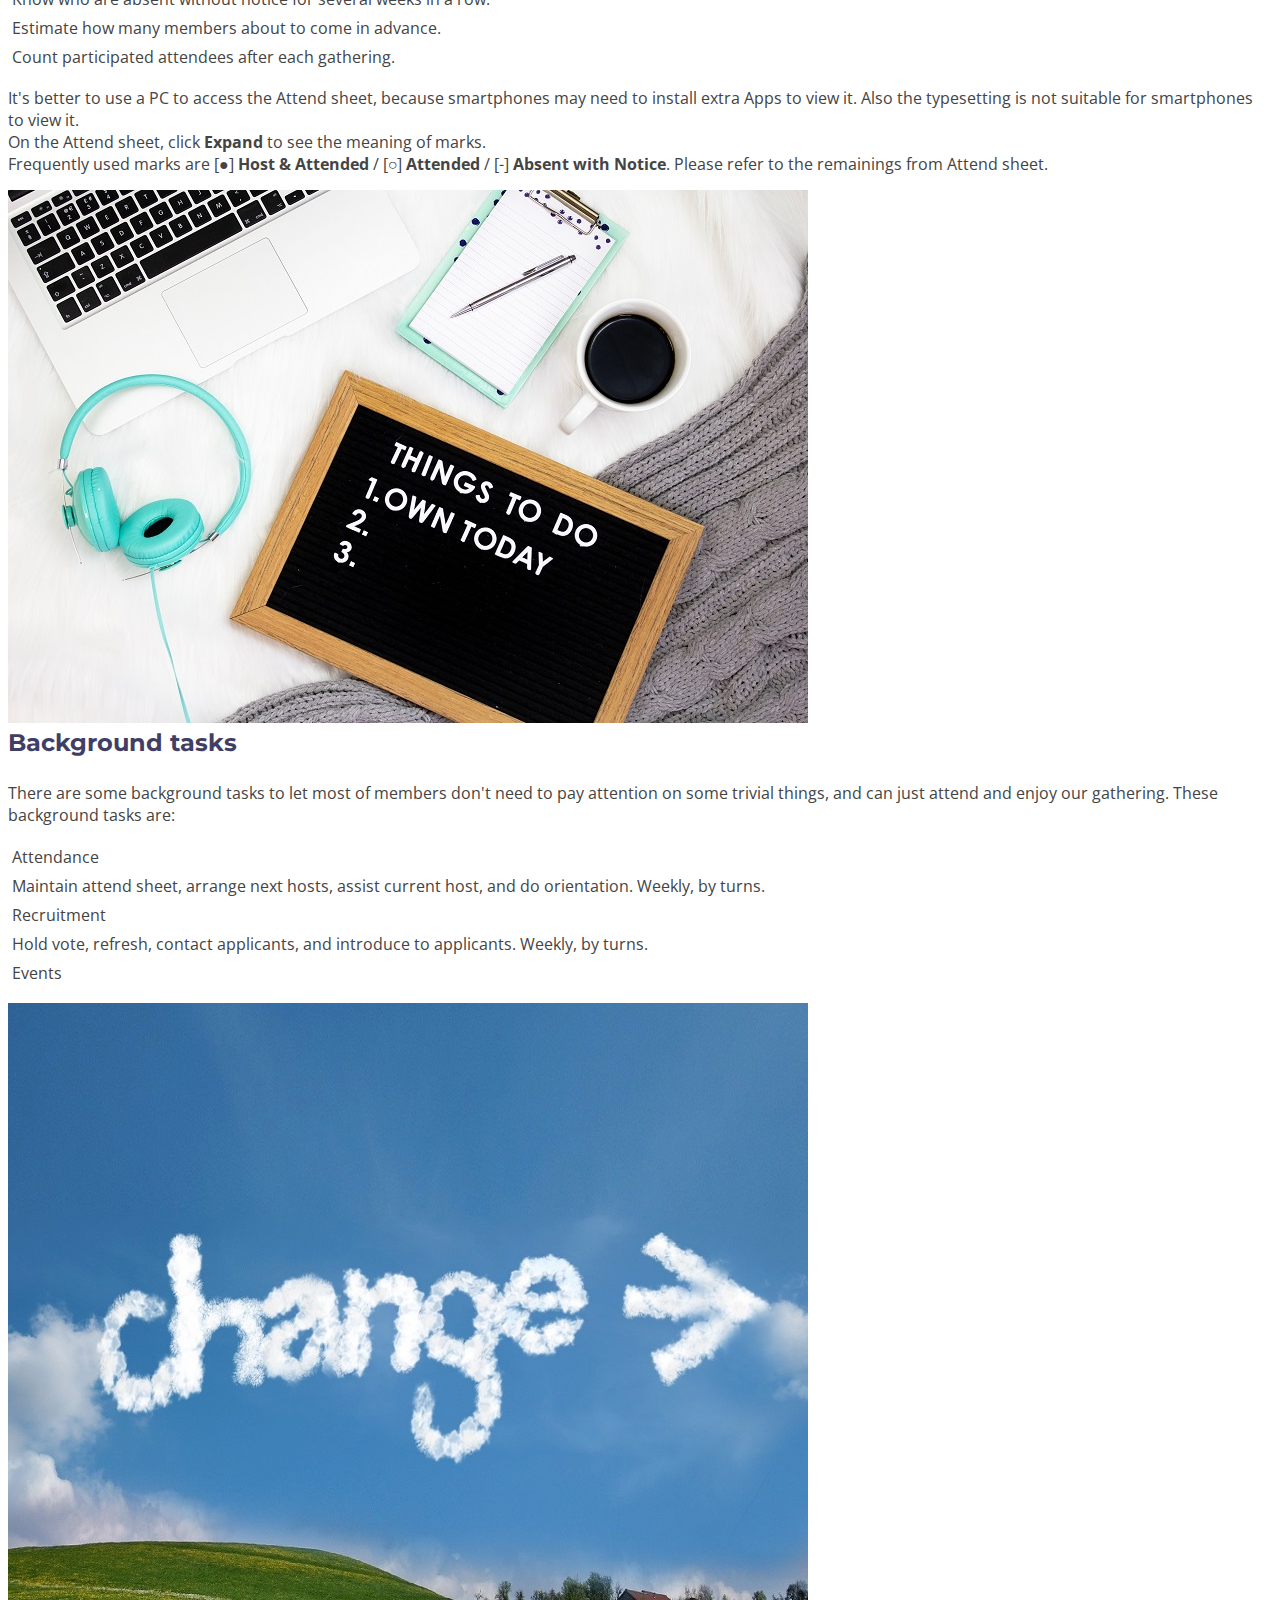
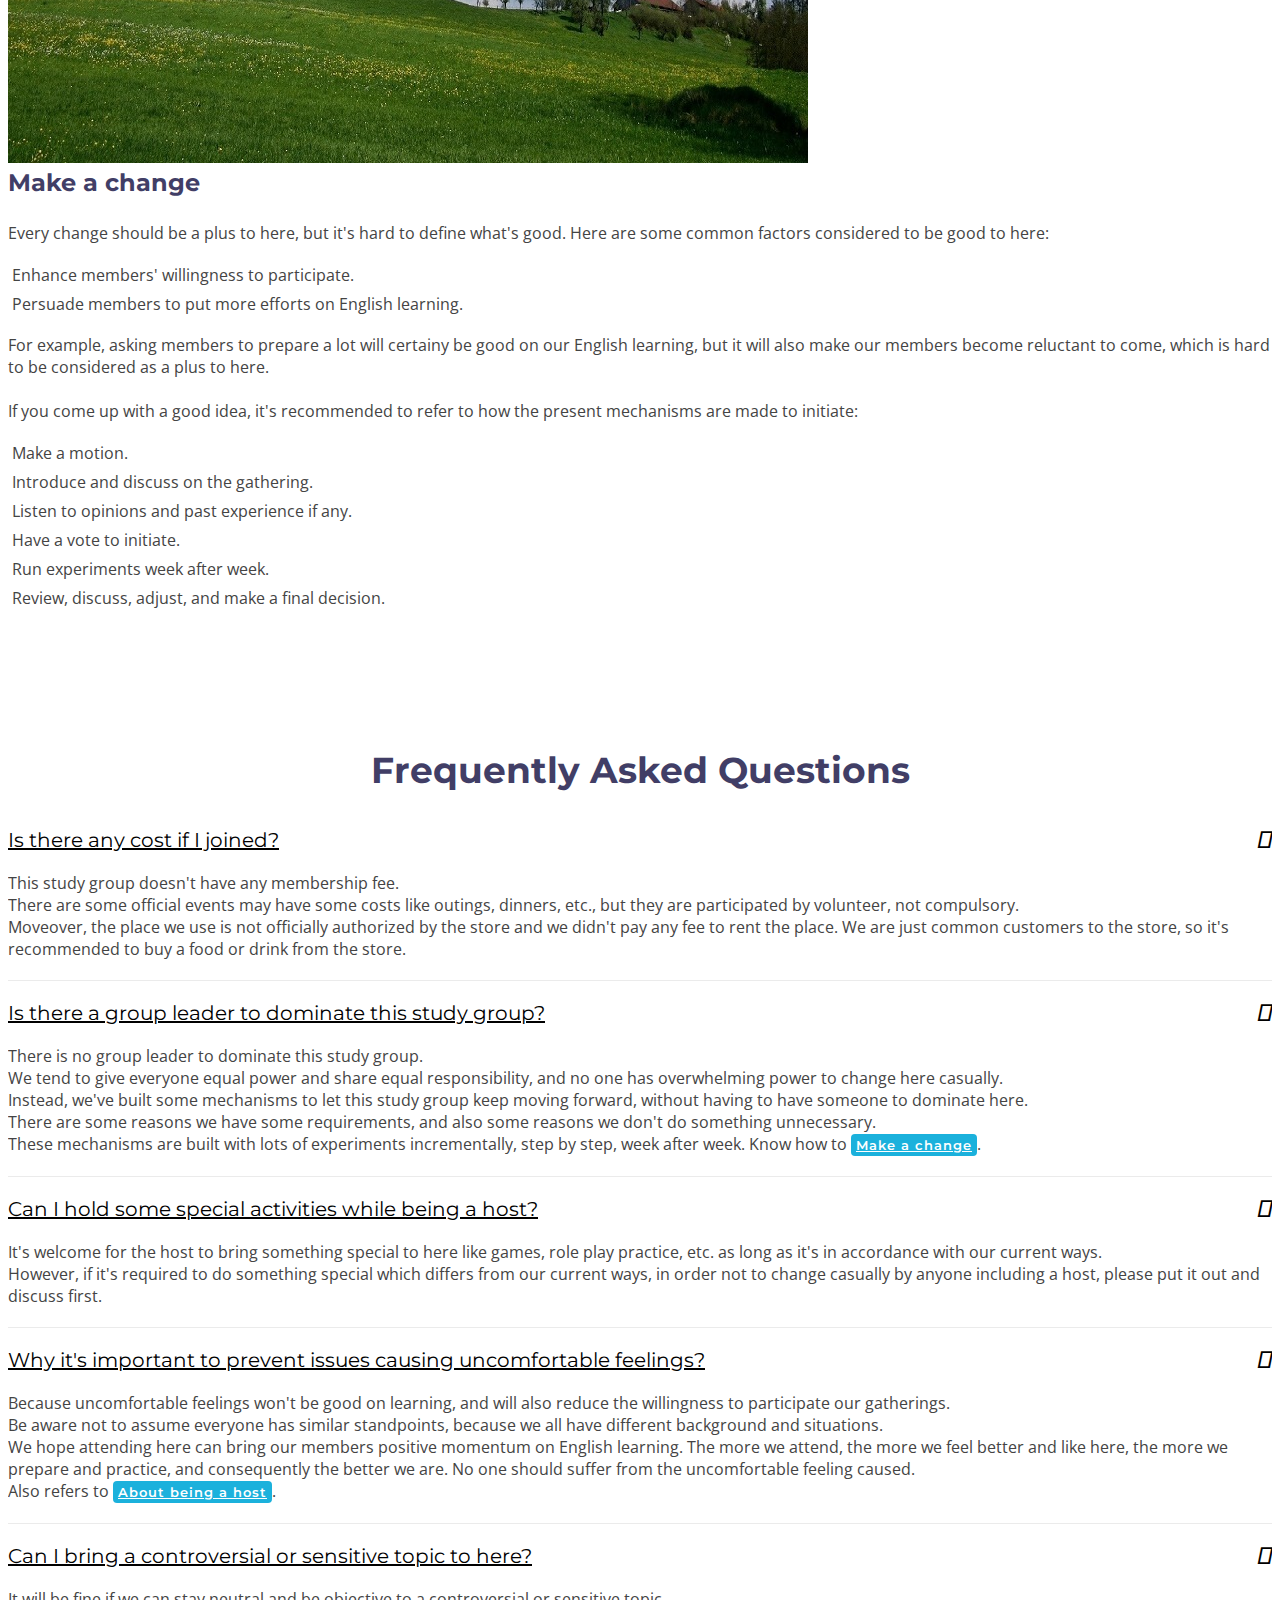
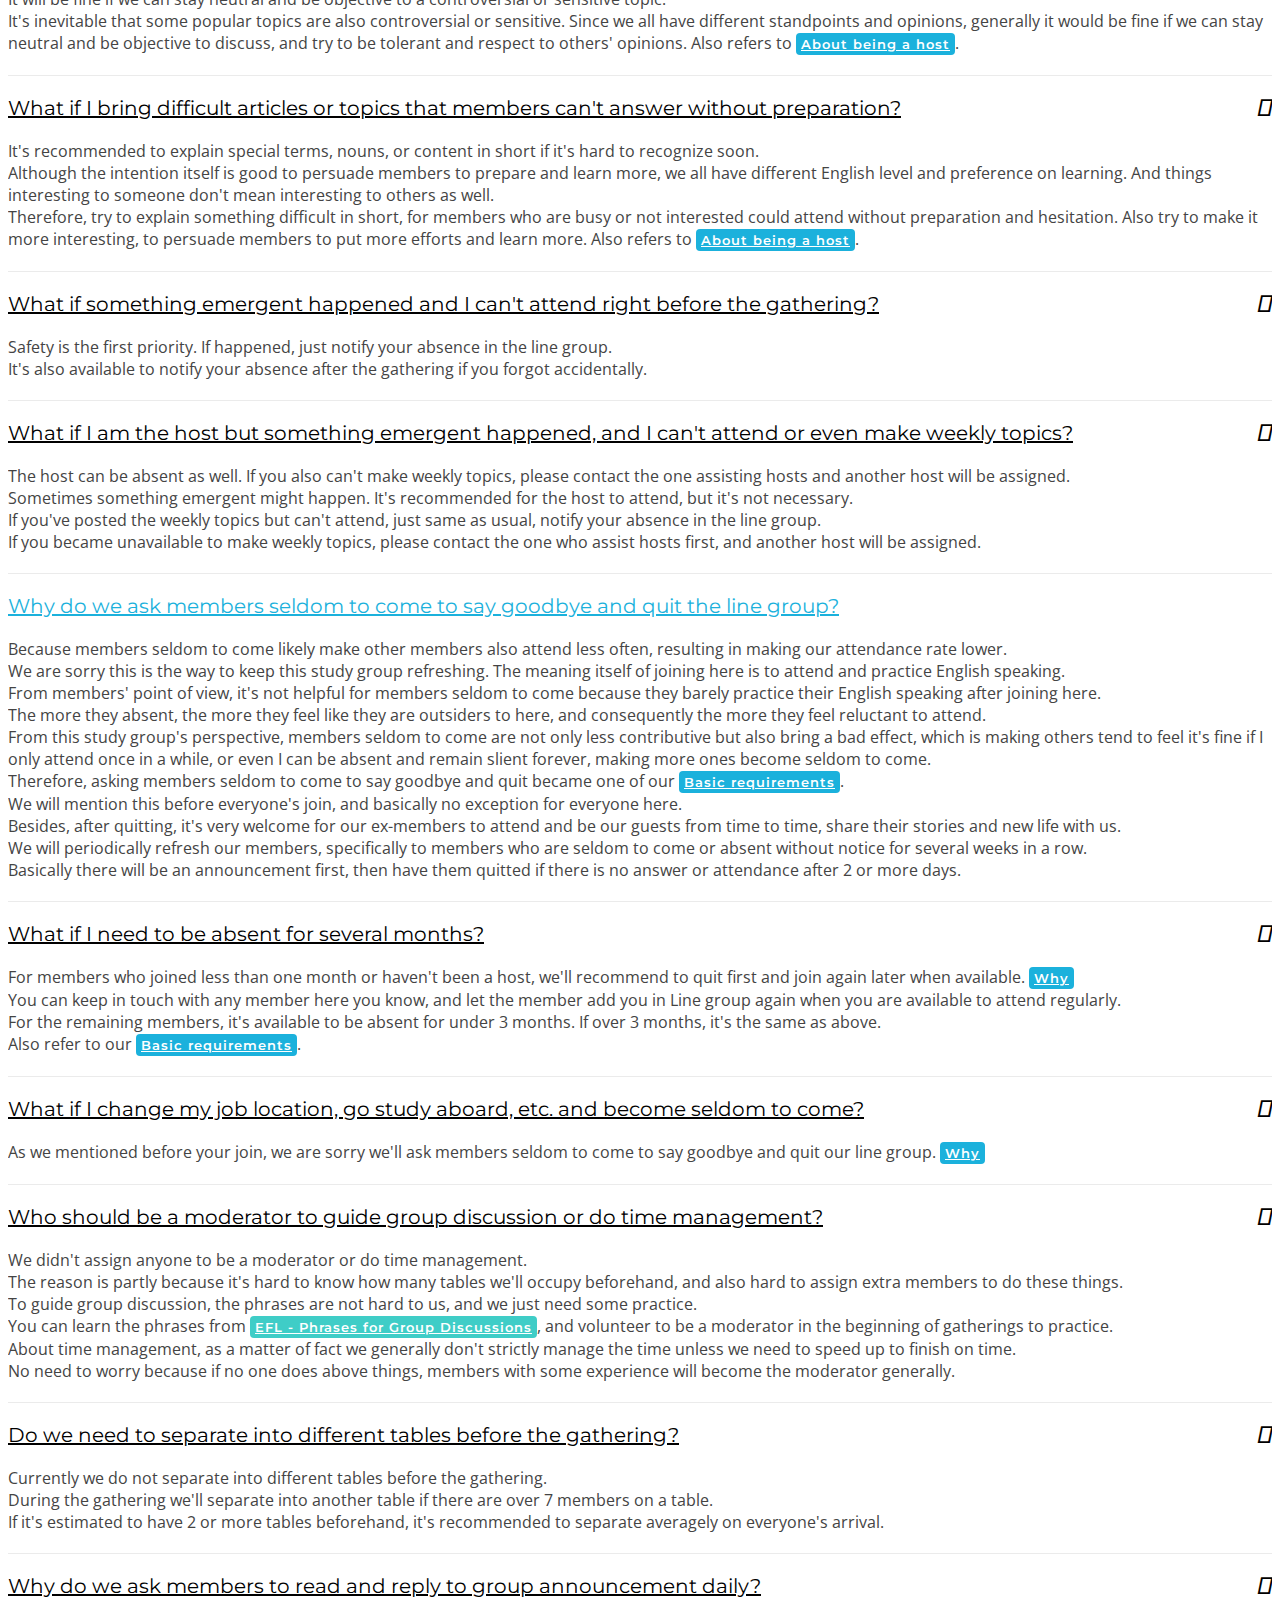
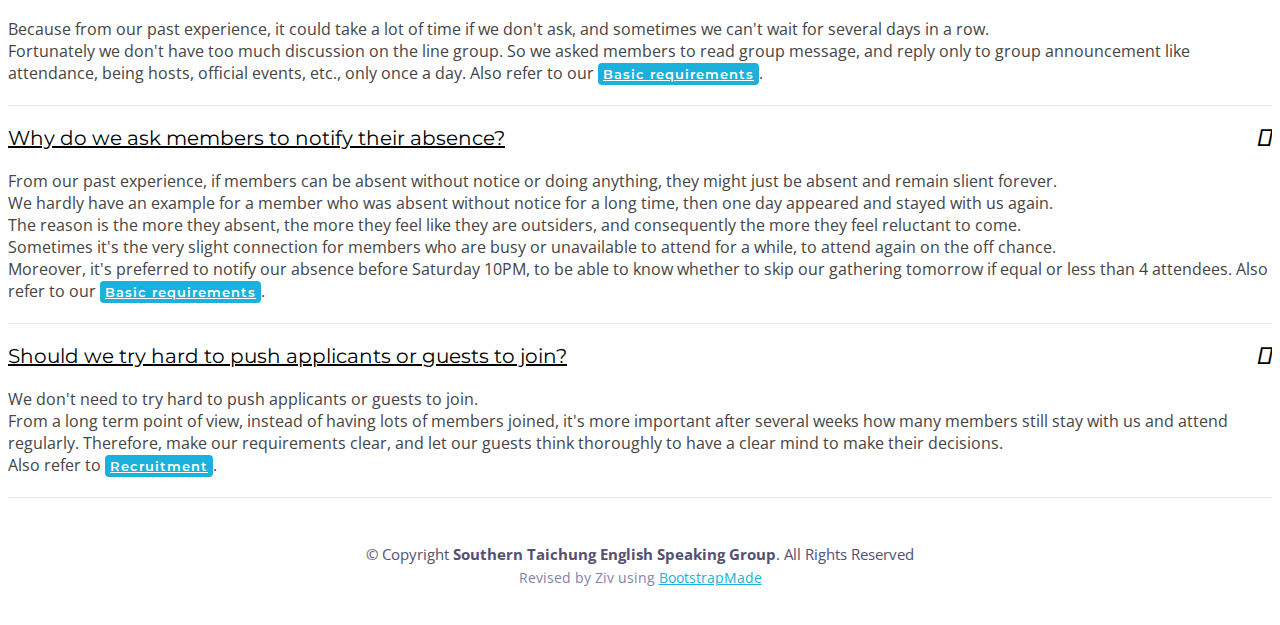
==== commit 34e348d2: "Add files via upload" ====
--- a/o/index.html
+++ b/o/index.html
@@ -67,14 +67,17 @@
           <li><a href="#secReq">Requirements</a></li>
           <li><a href="#secGathering">Gathering</a></li>
           <li><a href="#secSection">Sections</a></li>
+          <li><a href="#secJoin">Start</a></li>
           <li><a href="#secHost">Host</a></li>
           <li><a href="#secSpecial">Special</a></li>
           <li><a href="#secRecruit">Recruit</a></li>
+          <li><a href="#secAck">Finish</a></li>          
           <li class="drop-down"><a href="#secMore">More</a>
             <ul>
               <li><a href="#divAttend">Attend sheet</a></li>
               <li><a href="#divTasks">Background tasks</a></li>
-              <li><a href="#divChange">Make a change</a></li>              
+              <li><a href="#divChange">Make a change</a></li>    
+              <li><a href="#faq">FAQ</a></li>          
               <!-- <li class="drop-down"><a href="#">Drop Down 2</a>
                 <ul>
                   <li><a href="#">Deep Drop Down 1</a></li>
@@ -88,9 +91,7 @@
               <li><a href="#">Drop Down 4</a></li>
               <li><a href="#">Drop Down 5</a></li> -->
             </ul>
-          </li>
-          <li><a href="#faq">FAQ</a></li>
-          <li><a href="#secAck">Confirm</a></li>          
+          </li>          
         </ul>
       </nav><!-- .main-nav -->
       
@@ -174,8 +175,9 @@
               <h4 class="title"><a href="">Notify your absence</a></h4>
               <p class="description">Use Attendance vote in Line group to notify. <a onclick="if (!$('#faqNotifyAbsence').hasClass('collapse show')) {$('#faqNotifyAbsenceTitle').click()}" href="#faqNotifyAbsenceTitle" class="div-btn-link-inner scrollto">Why</a> <a onclick="if (!$('#faqAbsentLong').hasClass('collapse show')) {$('#faqAbsentLongTitle').click()}" href="#faqAbsentLongTitle" class="div-btn-link-inner scrollto">Long Absence</a></p>
               <!-- <p class="description">Preferred time: Before Saturday 10PM. <a onclick="if (!$('#faqAbsentEmergent').hasClass('collapse show')) {$('#faqAbsentEmergentTitle').click()}" href="#faqAbsentEmergentTitle" class="div-btn-link-inner scrollto">More</a></p> -->
-              <p class="description">Notify your absence before Saturday 10PM.</p>
-              <p class="description">Our attendance is recorded on <a href="https://docs.google.com/spreadsheets/d/1Sn06lQVh1ewfK3UwRmFYdu2llEnk9MUJ29J8izzsYbg/edit#gid=211710257" target="_blank" class="div-btn-link-outer scrollto">Attend sheet</a> <a href="#divAttend" class="div-btn-link-inner scrollto">How</a></p>
+              <p class="description">Notify your Attendance before Saturday 10PM.</p>
+              <p class="description">After Attendance vote, notify your absence by sending Line messages.</p>
+              <p class="description">Our Attendance is recorded on <a href="https://docs.google.com/spreadsheets/d/1Sn06lQVh1ewfK3UwRmFYdu2llEnk9MUJ29J8izzsYbg/edit#gid=211710257" target="_blank" class="div-btn-link-outer scrollto">Attend sheet</a> <a href="#divAttend" class="div-btn-link-inner scrollto">How</a></p>
             </div>
           </div>
 
@@ -326,15 +328,18 @@
       <div class="container">
         <div class="row">
           <div class="col-lg-9 text-center text-lg-left">
-            <!-- <h3 class="cta-title">Finish of Introduction</h3> -->
-            <h3><p class="cta-title" onclick= "($('#audioJoin').css('display') == 'none') ? $('#audioJoin').css('display', 'inline-block') : $('#audioJoin').css('display', 'none')" >Finish of Introduction</p><audio id='audioJoin' class='cssAudio' controls="Controls" controlsList='nodownload'><source src="./audio/voiceJoin.mp3" />Audio is not supported by your browser!</audio></h3>
+            <!-- <h3 class="cta-title">Start of Orientation</h3> -->
+            <h3><p class="cta-title" onclick= "($('#audioJoin').css('display') == 'none') ? $('#audioJoin').css('display', 'inline-block') : $('#audioJoin').css('display', 'none')" >Start of Orientation</p><audio id='audioJoin' class='cssAudio' controls="Controls" controlsList='nodownload'><source src="./audio/voiceJoin.mp3" />Audio is not supported by your browser!</audio></h3>
             <p class="cta-text">
-              Above is the Introduction before new members' join, specifically to our Basic Requirements.<br>
-              Below is our Basic Orientation to let new members know how to be a Host and what to do for Recruitment.
+              Above sections will be introduced before new members' join.<br>
+              And we will ask our <a href="#secReq" class="div-btn-link-inner scrollto">Basic Requirements</a> to every member, basically no exception.<br>              
+              Every new member needs to do our Orientation to know how to be a host and what to do for Recruitment.
+              Please click to Orientation button to show the audio to help you to understand.
           </div>
 
           <div class="col-lg-3 cta-btn-container text-center">
-            <a class="cta-btn align-middle scrollto" href="#secHost">Orientation</a>
+            <!-- <a class="cta-btn align-middle scrollto" href="#secHost">Orientation</a> -->
+            <a class="cta-btn align-middle scrollto" onclick= "($('.cssAudio').css('display') == 'none') ? $('.cssAudio').css('display', 'inline-block') : $('.cssAudio').css('display', 'none')">Orientation</a>
           </div>
         </div>
 
@@ -363,8 +368,8 @@
               <!-- <h3>Odio sed id eos et laboriosam consequatur eos earum soluta.</h3> -->
               <!-- <p>Lorem ipsum dolor sit amet, consectetur adipiscing elit, sed do eiusmod tempor incididunt ut labore et dolore magna aliqua.</p> -->
               <ul class="fa-ul">                                              
-                <li><span class="fa-li"><i class="fa fa-angle-right"></i></span> Weekly topics contain a host topic, and optional picked special section topics.</li>
-                <li><span class="fa-li"><i class="fa fa-angle-right"></i></span> Generally a host topic contains 1 main topic with 3 questions.</li>
+                <li><span class="fa-li"><i class="fa fa-angle-right"></i></span> Weekly topics contain a host topic, and optional special section topics.</li>
+                <li><span class="fa-li"><i class="fa fa-angle-right"></i></span> Generally a host topic contains 1 main topic with about 3 questions.</li>
                 <li><span class="fa-li"><i class="fa fa-angle-right"></i></span> Special section can be on the 1st or 2nd hour, independent or combined.</li>
                 <li><span class="fa-li"><i class="fa fa-angle-right"></i></span> Arrange and put the schedule in the end of the weekly topics.</li>                
                 <li><span class="fa-li"><i class="fa fa-angle-right"></i></span> Post weekly topics on the Note of line group.</li>
@@ -372,7 +377,7 @@
               <h3>Preferred:</h3>
               <ul class="fa-ul">
                 <li><span class="fa-li"><i class="fa fa-caret-right"></i></span> Post weekly topics before Saturday night.</li>
-                <li><span class="fa-li"><i class="fa fa-caret-right"></i></span> Try to explain special terms/nouns in short for some busy members. <a onclick="if (!$('#faqHostArticle').hasClass('collapse show')) {$('#faqHostArticleTitle').click()}" href="#faqHostArticleTitle" class="btn-link-inner scrollto">Why</a></li>
+                <li><span class="fa-li"><i class="fa fa-caret-right"></i></span> Try to briefly explain special terms/nouns for some busy members. <a onclick="if (!$('#faqHostArticle').hasClass('collapse show')) {$('#faqHostArticleTitle').click()}" href="#faqHostArticleTitle" class="btn-link-inner scrollto">Why</a></li>
                 <li><span class="fa-li"><i class="fa fa-caret-right"></i></span> Prevent Yes/No only questions: Also ask why/why not to prevent short answers.</li>
                 <li><span class="fa-li"><i class="fa fa-caret-right"></i></span> Prevent issues causing uncomfortable feelings. <a onclick="if (!$('#faqHostFeeling').hasClass('collapse show')) {$('#faqHostFeelingTitle').click()}" href="#faqHostFeelingTitle" class="btn-link-inner scrollto">Why</a></li>
                 <li><span class="fa-li"><i class="fa fa-caret-right"></i></span> Try to stay neutral to controversial, arguable, or sensitive issues. <a onclick="if (!$('#faqHostTopic').hasClass('collapse show')) {$('#faqHostTopicTitle').click()}" href="#faqHostTopicTitle" class="btn-link-inner scrollto">More</a></li>
@@ -401,7 +406,7 @@
             <!-- <h2>Special section</h2> -->
             <!-- <h2>Special section <audio style="width: 230px; height: 32px; display: inline-block; vertical-align:middle" controls="Controls" controlsList='nodownload'><source src="./audio/voiceSpecial.mp3" />Audio is not supported by your browser!</audio></h2> -->
             <h2><p style = 'display: inline' onclick= "($('#audioSpecial').css('display') == 'none') ? $('#audioSpecial').css('display', 'inline-block') : $('#audioSpecial').css('display', 'none')" >Special section</p><audio id='audioSpecial' class='cssAudio' controls="Controls" controlsList='nodownload'><source src="./audio/voiceSpecial.mp3" />Audio is not supported by your browser!</audio></h2>          
-            <p> Special section is a small section prepared by the weekly host for about 10-20 minutes, for special activities including sharing news/articles, playing games, having discussions, etc. Host can either prepare by himself/herself, or by cooperating with other members.<br>                
+            <p> Special section is an optional and short section for about 10-20 minutes, for special activities including sharing news/articles, playing games, having discussions, etc. Host can either prepare by himself/herself, or by cooperating with other members.<br>                
             </p>
             <!-- <ul> 
               <li><i class="ion-android-checkmark-circle"></i>Proposer: any member</li>
@@ -409,7 +414,7 @@
             </ul>               -->
             <ul class="fa-ul">                
               <li><span class="fa-li"><i class="fa fa-angle-right"></i></span> If you are not the weekly host and you have some ideas for special section, please contact the weekly host.</li>
-              <li><span class="fa-li"><i class="fa fa-angle-right"></i></span> If you are the weekly host, there is no need to worry about not having a special section. If there is no special section, it just means nothing special.</li>
+              <li><span class="fa-li"><i class="fa fa-angle-right"></i></span> If you are the weekly host, don't worry there is no special section topics. If there is no special section, it just means nothing special.</li>
             </ul>
             <!-- <p>
              Delectus alias ut incidunt delectus nam placeat in consequatur. Sed cupiditate quia ea quis. Voluptas nemo qui aut distinctio. Cumque fugit earum est quam officiis numquam. Ducimus corporis autem at blanditiis beatae incidunt sunt. 
@@ -446,7 +451,7 @@
             <h2><p style = 'display: inline' onclick= "($('#audioRecruit').css('display') == 'none') ? $('#audioRecruit').css('display', 'inline-block') : $('#audioRecruit').css('display', 'none')" >Recruitment</p><audio id='audioRecruit' class='cssAudio' controls="Controls" controlsList='nodownload'><source src="./audio/voiceRecruit.mp3" />Audio is not supported by your browser!</audio></h2>
             <p>
               Every member who has been a host can be a voter for recruitment.<br>
-              Voters should consider if the applicant is good to here while voting.
+              Voters should consider if the applicant is good to here to vote.
             </p>
             <p>
               <ul class="fa-ul">                
@@ -457,20 +462,20 @@
                 <!-- <li><span class="fa-li"><i class="fa fa-angle-right"></i></span> After the deadline, the decision will be made if no further opinion.</li> -->
                 <li><span class="fa-li"><i class="fa fa-angle-right"></i></span> Vote by selecting <b>Approval (+) </b> or <b>Disapproval (-) </b> to applicants.</li>
                 <li><span class="fa-li"><i class="fa fa-angle-right"></i></span> If selected nothing or both to an applicant, it means no opinion.</li>
-                <li><span class="fa-li"><i class="fa fa-angle-right"></i></span> After the deadline, recruiters will check and announce the result.</li>                    
+                <li><span class="fa-li"><i class="fa fa-angle-right"></i></span> After the deadline, recruiters will check and announce the result.</li>
                 <!-- <li><span class="fa-li"><i class="fa fa-angle-right"></i></span> If no further opinion, applicant whose [+] > [-] will be invited.</li> -->
                 <li><span class="fa-li"><i class="fa fa-angle-right"></i></span> The decision will be made if there's no further opinion.</li>
               </ul>
             </p> 
             <p>
-              If the result is approval, recruiters will invite the applicant to attend and be our guest. Here are some routine procedures:
+              If the result is approval, recruiters will invite the applicant to attend and be our guest. The routine procedures are:
             </p>
             <p>
               <ul class="fa-ul">                
                 <li><span class="fa-li"><i class="fa fa-caret-right"></i></span> Do self-introduction. Members can do a simple self-introduction.</li>
                 <li><span class="fa-li"><i class="fa fa-caret-right"></i></span> Introduce our <a href="#secReq" class="btn-link-inner scrollto">Basic requirements</a> / <a href="#secGathering" class="btn-link-inner scrollto">Gathering</a> / <a href="#secSection" class="btn-link-inner scrollto">Sections</a>.</li>
-                <li><span class="fa-li"><i class="fa fa-caret-right"></i></span> Let our guest think and decide whether to join or not. <a onclick="if (!$('#faqRecruitPush').hasClass('collapse show')) {$('#faqRecruitPushTitle').click()}" href="#faqRecruitPushTitle" class="btn-link-inner scrollto">More</a></li>
-                <li><span class="fa-li"><i class="fa fa-caret-right"></i></span> The guest can attend more times to have a clear mind to join.</li>
+                <li><span class="fa-li"><i class="fa fa-caret-right"></i></span> Let our applicants think and decide whether to join or not. <a onclick="if (!$('#faqRecruitPush').hasClass('collapse show')) {$('#faqRecruitPushTitle').click()}" href="#faqRecruitPushTitle" class="btn-link-inner scrollto">More</a></li>
+                <li><span class="fa-li"><i class="fa fa-caret-right"></i></span> The applicants can attend more times to have a clear mind to join.</li>
               </ul>
             </p> 
             <!-- <p>
@@ -495,6 +500,7 @@
               Above is our Basic Orientation, and it's enough for most members.<br>
               Please click the Confirm button, to let us know <a href="https://docs.google.com/spreadsheets/d/1nC1CXjtlOJ7WzDzJLufgSFKmFQcMm2sNO_5mKME2O_c/edit?usp=sharing" target="_blank" class="btn-link-outer scrollto">Your opinions</a>.<br>
               To know more about here, you can keep going down to do our <a href="#secMore" class="div-btn-link-inner scrollto">Detailed Orientation</a>.
+            </p>
           </div>
           <div class="col-lg-3 cta-btn-container text-center">
             <a class="cta-btn align-middle" target="_blank" href="https://docs.google.com/forms/d/e/1FAIpQLSc3fEaoZvszWSU7VrqcfIK7zXPOn0kdSIbRTdKCUlKDC7aHJA/viewform?usp=pp_url">Confirm</a>
@@ -1151,9 +1157,8 @@
             <div id="faqAbsentLong" class="collapse" data-parent="#faq-list">
               <p>
                 For members who joined less than one month or haven't been a host, we'll recommend to quit first and join again later when available. <a onclick="if (!$('#faqAbsentQuit').hasClass('collapse show')) {$('#faqAbsentQuitTitle').click()}" href="#faqAbsentQuitTitle" class="btn-link-inner scrollto">Why</a><br>
-                You can keep in touch with any member here you know, and let the member add you in again when you are available to attend regularly.<br>
+                You can keep in touch with any member here you know, and let the member add you in Line group again when you are available to attend regularly.<br>
                 For the remaining members, it's available to be absent for under 3 months. If over 3 months, it's the same as above.<br>
-                Furthermore, it's required to notify your absence with a specific time, otherwise it's hard to mark on the <a href="https://docs.google.com/spreadsheets/d/1Sn06lQVh1ewfK3UwRmFYdu2llEnk9MUJ29J8izzsYbg/edit#gid=211710257" target="_blank" class="btn-link-outer scrollto">Attend sheet</a>.<br>
                 Also refer to our <a href="#secReqAbsence" class="btn-link-inner scrollto">Basic requirements</a>.
               </p>
             </div>
@@ -1206,14 +1211,13 @@
           </li>
 
           <li>
-            <a id="faqNotifyAbsenceTitle" data-toggle="collapse" href="#faqNotifyAbsence" class="collapsed a_outer">Why do we ask members to notify their absence, and why a specific time is required?<i class="ion-android-remove"></i></a>
+            <a id="faqNotifyAbsenceTitle" data-toggle="collapse" href="#faqNotifyAbsence" class="collapsed a_outer">Why do we ask members to notify their absence?<i class="ion-android-remove"></i></a>
             <div id="faqNotifyAbsence" class="collapse" data-parent="#faq-list">
               <p>
-                From our past experience, if members think they can be absent without saying anything, they might just be absent and remain slient forever.<br>
-                On giving a specific time, one reason is to be able to mark on the <a href="https://docs.google.com/spreadsheets/d/1Sn06lQVh1ewfK3UwRmFYdu2llEnk9MUJ29J8izzsYbg/edit#gid=211710257" target="_blank" class="btn-link-outer scrollto">Attend sheet</a>, and another reason is to let the members know they need to attend again on the given specific time.<br>
+                From our past experience, if members can be absent without notice or doing anything, they might just be absent and remain slient forever.<br>
                 We hardly have an example for a member who was absent without notice for a long time, then one day appeared and stayed with us again.<br>
-                The reason is the more they absent, the more they feel like they are outsiders to here, and consequently the more they feel reluctant to come.<br>
-                Sometimes it's the only slight connection for members who are busy or unavailable to attend for a while, to attend again on the off chance.<br>                
+                The reason is the more they absent, the more they feel like they are outsiders, and consequently the more they feel reluctant to come.<br>
+                Sometimes it's the very slight connection for members who are busy or unavailable to attend for a while, to attend again on the off chance.<br>                
                 Moreover, it's preferred to notify our absence before Saturday 10PM, to be able to know whether to skip our gathering tomorrow if equal or less than 4 attendees. Also refer to our <a href="#secReqAbsence" class="btn-link-inner scrollto">Basic requirements</a>.
               </p>
             </div>
--- a/o/css/style.css
+++ b/o/css/style.css
@@ -909,6 +909,8 @@
   font-size: 28px;
   font-weight: 700;
   display: inline-block;
+  /* for audio */
+  margin-bottom: 0px;
 }
 
 #secJoin .cta-text {
@@ -956,6 +958,8 @@
   font-size: 28px;
   font-weight: 700;
   display: inline-block;
+  /* for audio */
+  margin-bottom: 0px;
 }
 
 #secAck .cta-text {
@@ -2016,7 +2020,7 @@
 
 /* audio */
 .cssAudio {
-  width: 230px;
+  width: 280px;
   height: 28px;
   text-align: center;
   vertical-align: middle;
